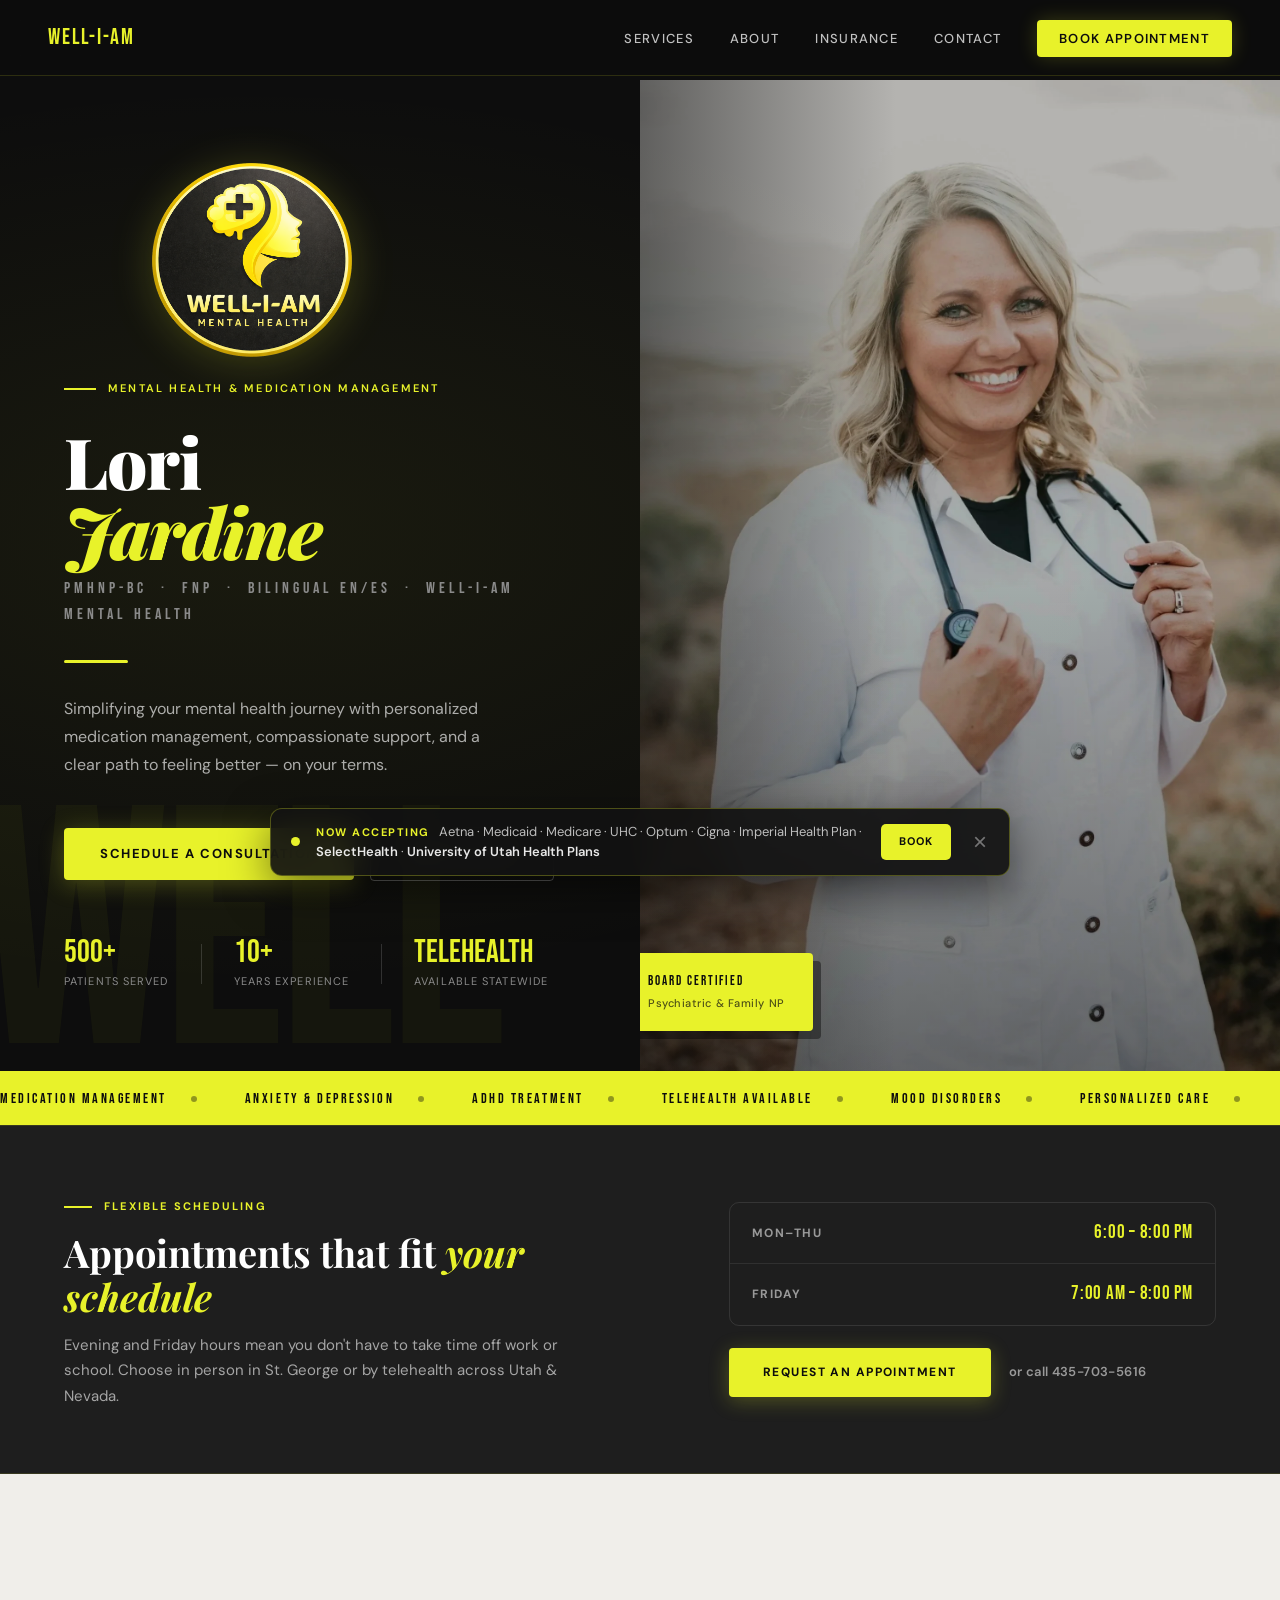
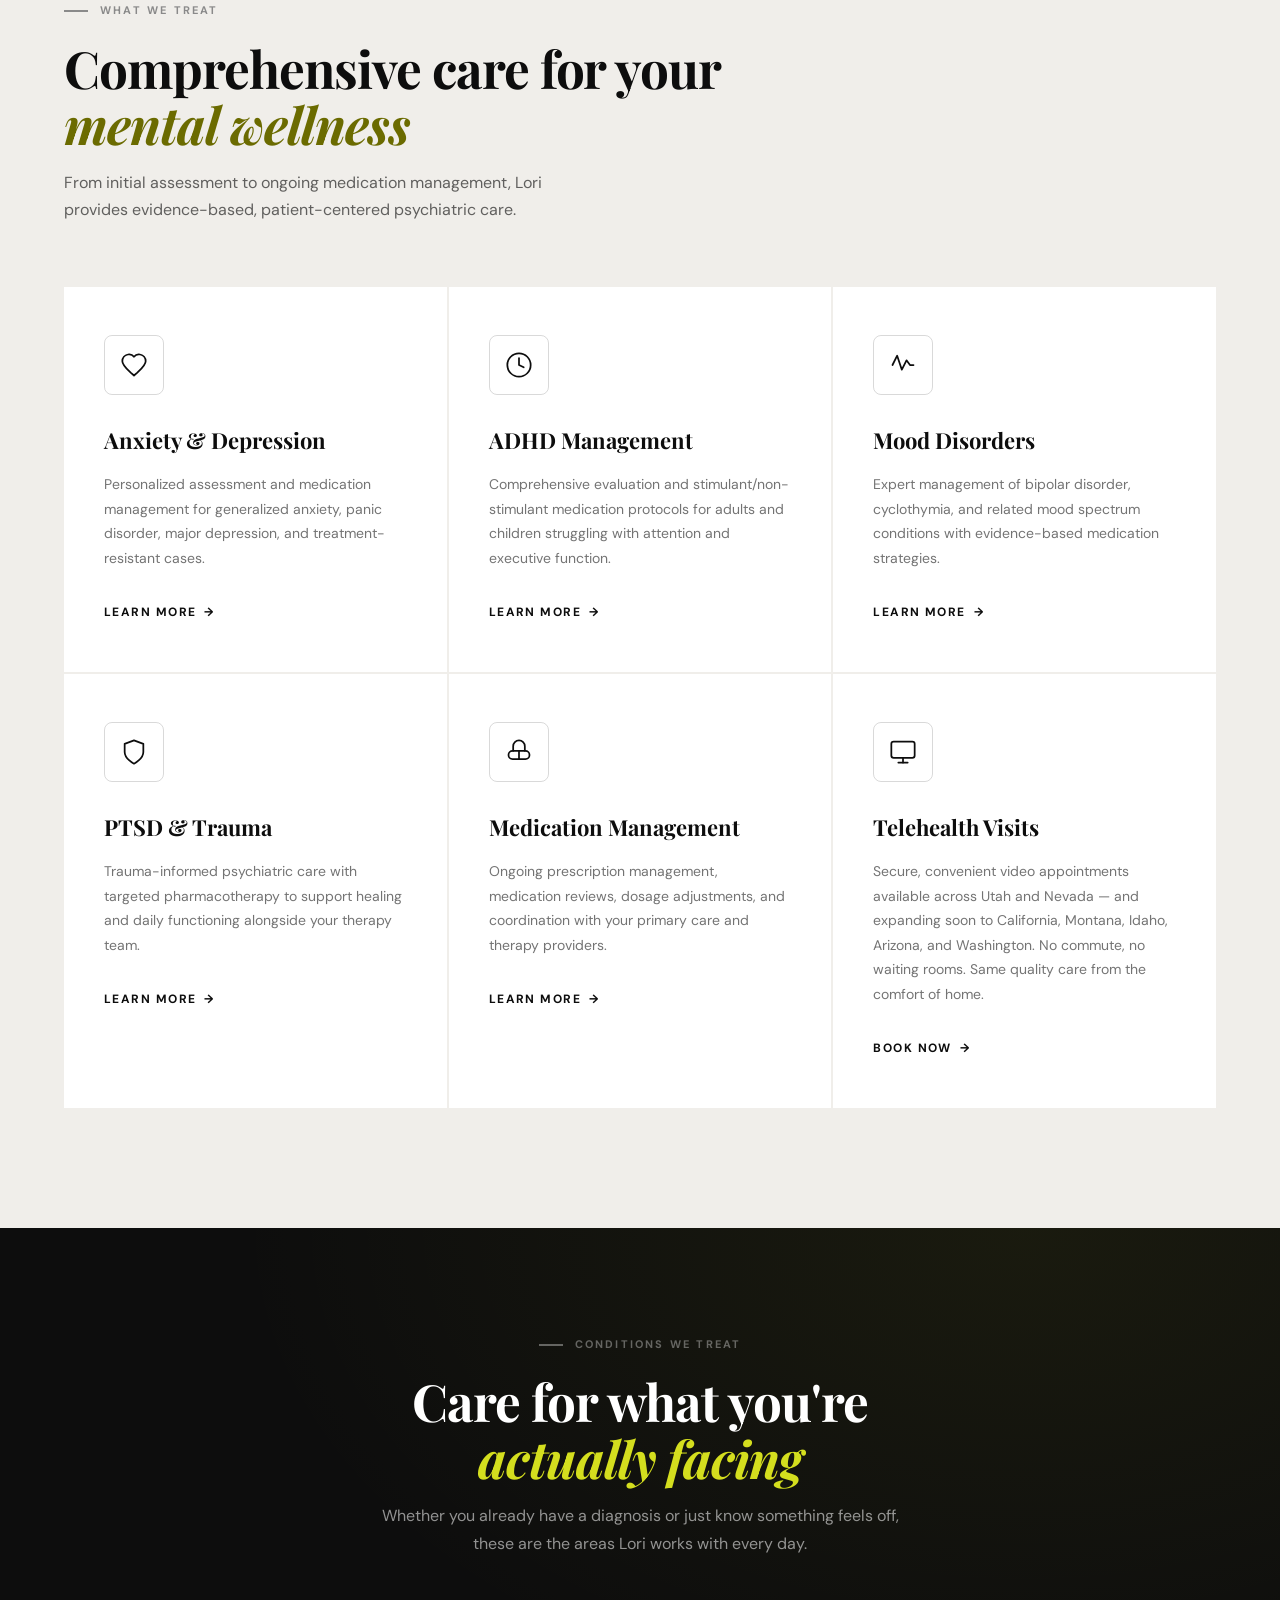
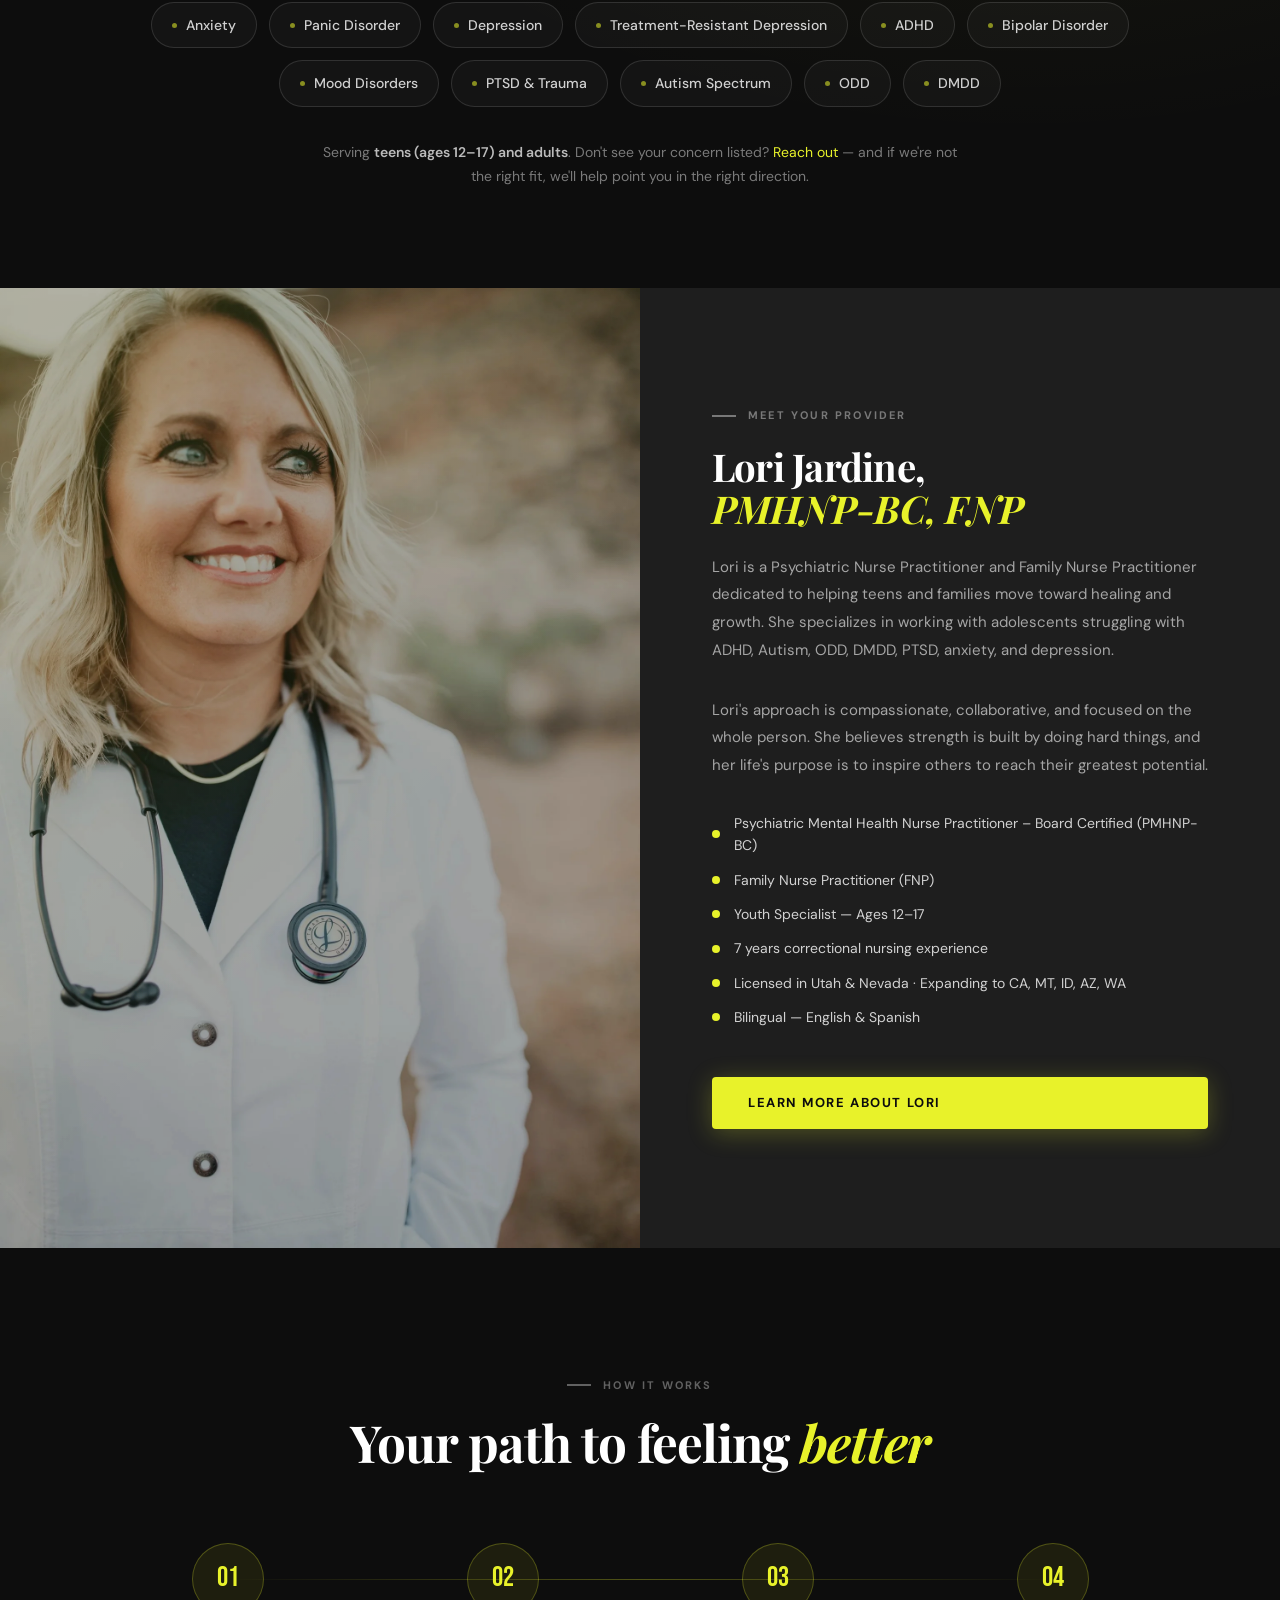
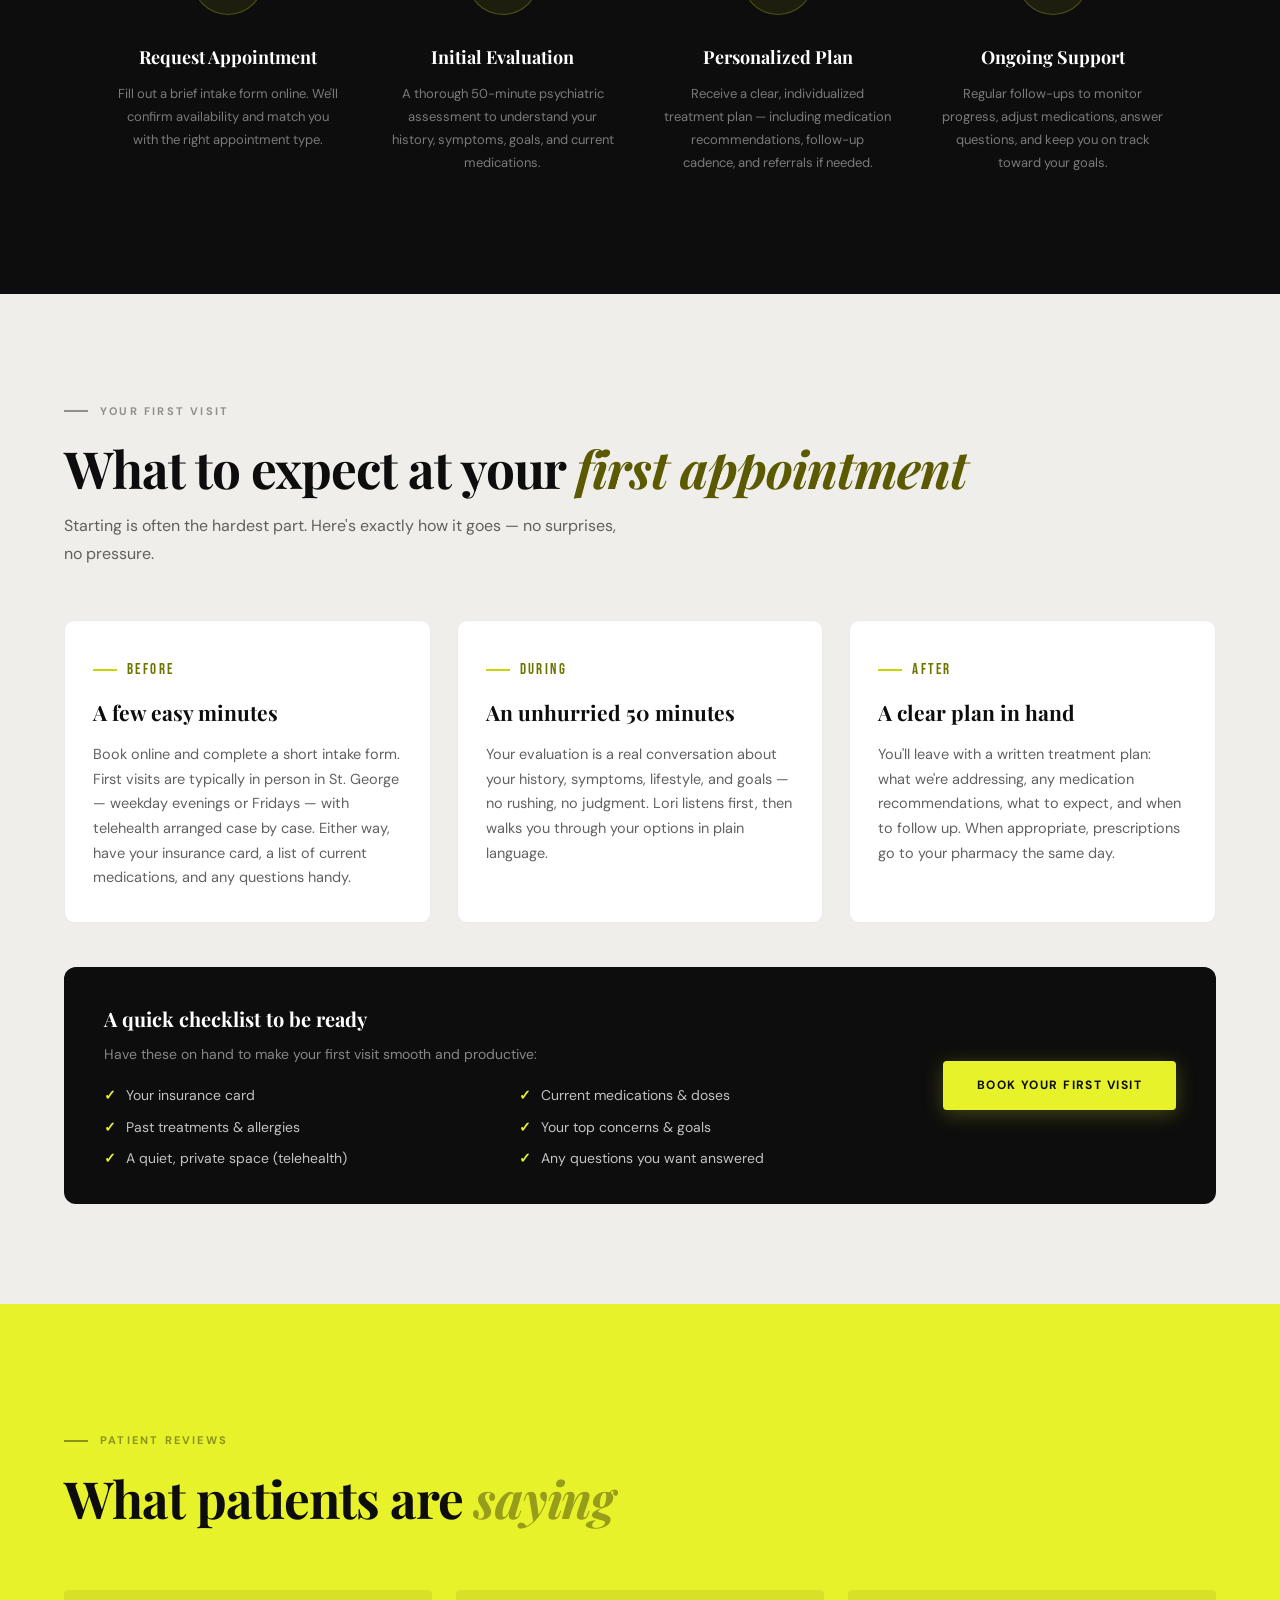
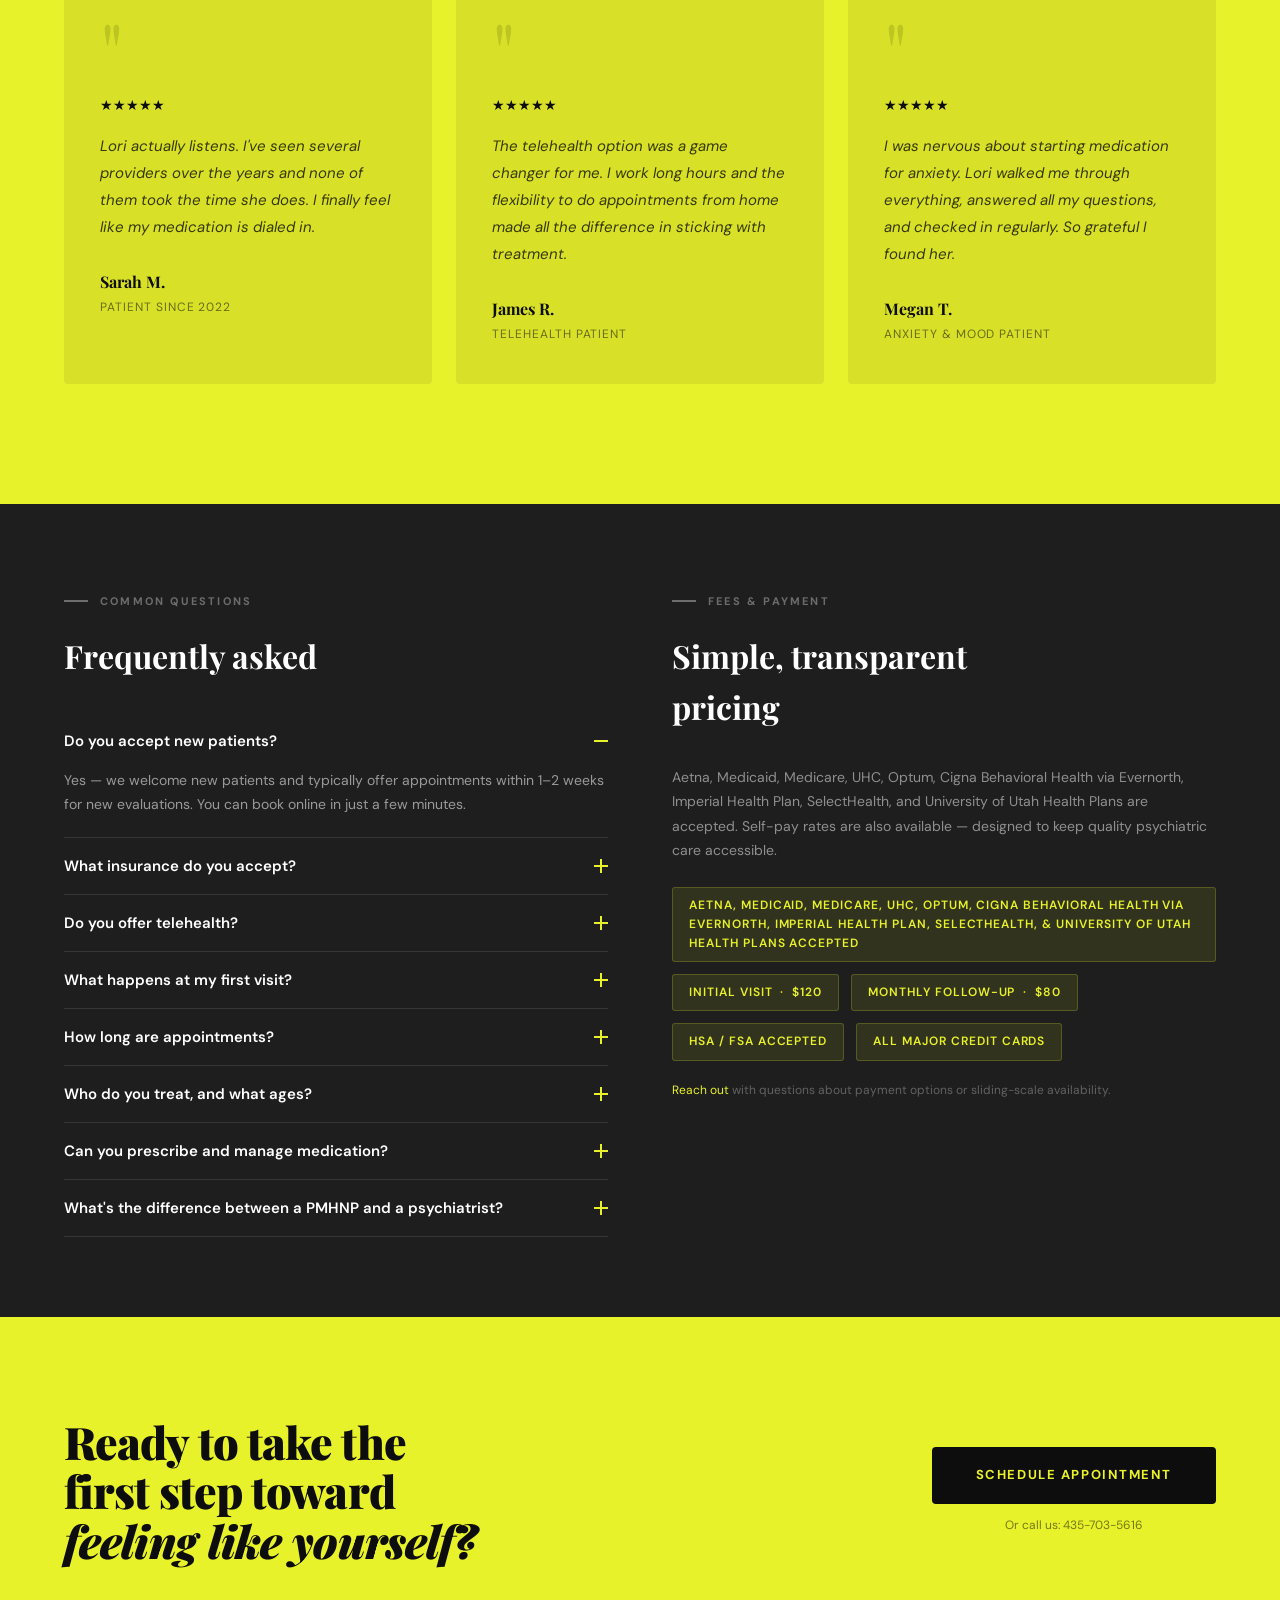
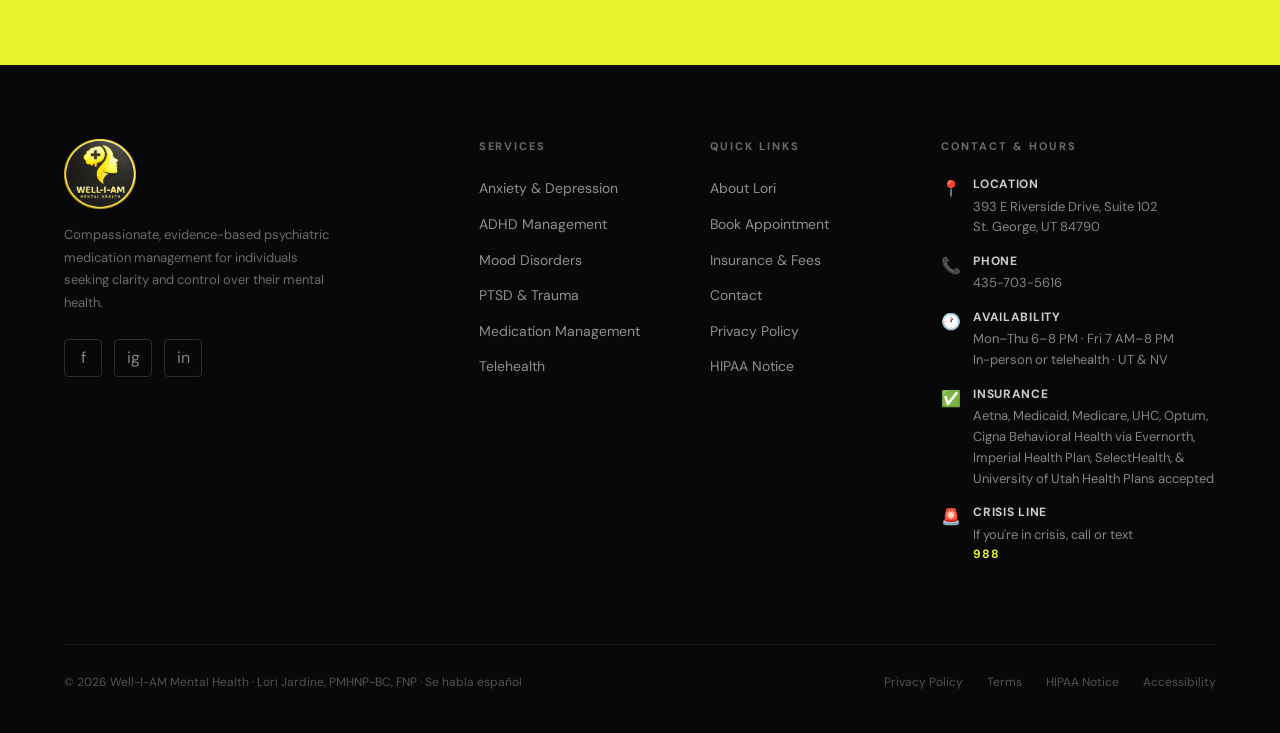
==== index.html @ a22d31e9 "Add expanded evening & Friday hours; push online scheduler Lori is opening weeknight evening visits " ====
<!DOCTYPE html>
<html lang="en">
<head>
<meta charset="UTF-8">
<meta name="viewport" content="width=device-width, initial-scale=1.0">
<link rel="icon" type="image/svg+xml" href="/favicon.svg">
<link rel="shortcut icon" href="/favicon.svg">
<title>Psychiatric Medication Management | Lori Jardine, PMHNP-BC | St. George, Utah</title>
<meta name="description" content="Well-I-AM Mental Health — Lori Jardine, PMHNP-BC provides psychiatric medication management for teens (ages 12–17) and adults in St. George, Utah. Evening and Friday appointments — Mon–Thu 6–8 PM and Fridays 7 AM–8 PM — in person at 393 E Riverside Drive, Suite 102, St. George, or by telehealth in Utah and Nevada. Aetna, Medicaid, Medicare, UHC, Optum, Cigna Behavioral Health via Evernorth, Imperial Health Plan, SelectHealth, and University of Utah Health Plans accepted. Bilingual English &amp; Spanish.">
<meta name="keywords" content="psychiatric nurse practitioner St George Utah, PMHNP St George UT, mental health medication management Utah, teen psychiatry Utah, adolescent mental health St George, ADHD treatment Utah, depression medication Utah, anxiety treatment Utah, telehealth psychiatry Utah, Lori Jardine PMHNP, se habla español psiquiatra Utah, salud mental español Utah, psiquiatría telehealth Utah español">
<meta name="robots" content="index, follow">
<meta name="author" content="Lori Jardine, PMHNP-BC, FNP">
<meta name="geo.region" content="US-UT">
<meta name="geo.placename" content="St. George, Utah">
<link rel="canonical" href="https://well-i-am.net/">
<meta property="og:type" content="website">
<meta property="og:url" content="https://well-i-am.net/">
<meta property="og:title" content="Psychiatric Medication Management | Lori Jardine, PMHNP-BC | St. George, Utah">
<meta property="og:description" content="Compassionate psychiatric medication management for teens and adults in St. George, Utah. Evening & Friday appointments, in person in St. George or telehealth in Utah and Nevada. Aetna, Medicaid, Medicare, UHC, Optum, Cigna Behavioral Health via Evernorth, Imperial Health Plan, SelectHealth, and University of Utah Health Plans accepted. Bilingual English &amp; Spanish.">
<meta property="og:image" content="https://well-i-am.net/images/logo.png">
<meta property="og:site_name" content="Well-I-AM Mental Health">
<meta property="og:locale" content="en_US">
<meta name="twitter:card" content="summary">
<meta name="twitter:title" content="Psychiatric Medication Management | Lori Jardine, PMHNP-BC | St. George, UT">
<meta name="twitter:description" content="Compassionate psychiatric medication management for teens and adults in St. George, Utah. Evening & Friday appointments, in person in St. George or telehealth in Utah and Nevada.">
<meta name="twitter:image" content="https://well-i-am.net/images/logo.png">
<script type="application/ld+json">
{
  "@context": "https://schema.org",
  "@type": "MedicalBusiness",
  "name": "Well-I-AM Mental Health",
  "url": "https://well-i-am.net",
  "logo": "https://well-i-am.net/images/logo.png",
  "image": "https://well-i-am.net/images/logo.png",
  "description": "Psychiatric medication management for teens (ages 12–17) and adults in St. George, Utah. Evening and Friday appointments, in person in St. George or by telehealth in Utah and Nevada.",
  "telephone": "+14357035616",
  "email": "lori.jardine@well-i-am.net",
  "address": {
    "@type": "PostalAddress",
    "streetAddress": "393 E Riverside Drive Suite 102",
    "addressLocality": "St. George",
    "addressRegion": "UT",
    "postalCode": "84790",
    "addressCountry": "US"
  },
  "geo": {
    "@type": "GeoCoordinates",
    "latitude": "37.0965",
    "longitude": "-113.5684"
  },
  "openingHoursSpecification": [
    {
      "@type": "OpeningHoursSpecification",
      "dayOfWeek": ["Monday", "Tuesday", "Wednesday", "Thursday"],
      "opens": "18:00",
      "closes": "20:00",
      "description": "Evening appointments in person (St. George) or via telehealth in Utah and Nevada"
    },
    {
      "@type": "OpeningHoursSpecification",
      "dayOfWeek": ["Friday"],
      "opens": "07:00",
      "closes": "20:00",
      "description": "In person (St. George) or via telehealth in Utah and Nevada"
    }
  ],
  "priceRange": "$80\u2013$120",
  "medicalSpecialty": "Psychiatry",
  "availableService": [
    "Psychiatric Medication Management",
    "ADHD Evaluation and Treatment",
    "Depression Treatment",
    "Anxiety Treatment",
    "PTSD Treatment",
    "Bipolar Disorder Treatment",
    "Adolescent Psychiatry Ages 12-17",
    "Telehealth Psychiatry"
  ],
  "employee": {
    "@type": "Physician",
    "name": "Lori Jardine",
    "jobTitle": "Psychiatric Mental Health Nurse Practitioner",
    "hasCredential": ["PMHNP-BC","FNP"],
    "knowsLanguage": ["English", "Spanish"]
  },
  "paymentAccepted": "Aetna, Medicaid, Medicare, UHC, Optum, Cigna Behavioral Health via Evernorth, Imperial Health Plan, SelectHealth, University of Utah Health Plans, Credit Card, HSA, FSA",
  "currenciesAccepted": "USD",
  "sameAs": [
    "https://share.google/ROMr4bQFuD8dqO9qZ"
  ]
}
</script>
<script type="application/ld+json">
{
  "@context": "https://schema.org",
  "@type": "FAQPage",
  "mainEntity": [
    {
      "@type": "Question",
      "name": "Do you accept new patients?",
      "acceptedAnswer": {
        "@type": "Answer",
        "text": "Yes — we welcome new patients and typically offer appointments within 1–2 weeks for new evaluations. You can book online in just a few minutes."
      }
    },
    {
      "@type": "Question",
      "name": "What insurance do you accept?",
      "acceptedAnswer": {
        "@type": "Answer",
        "text": "We accept Aetna, Medicaid, Medicare, UHC, Optum, Cigna Behavioral Health via Evernorth, Imperial Health Plan, SelectHealth, and University of Utah Health Plans. Self-pay rates are also available ($120 initial, $80 follow-up), and we take HSA/FSA and all major credit cards. Don't see your plan? Reach out and we'll help verify your benefits before your visit."
      }
    },
    {
      "@type": "Question",
      "name": "Do you offer telehealth?",
      "acceptedAnswer": {
        "@type": "Answer",
        "text": "Yes. Telehealth appointments are available across Utah and Nevada through secure, HIPAA-compliant video, with licensure expanding to California, Montana, Idaho, Arizona, and Washington. In-person visits are available weekday evenings and on Fridays at our St. George office."
      }
    },
    {
      "@type": "Question",
      "name": "What happens at my first visit?",
      "acceptedAnswer": {
        "@type": "Answer",
        "text": "Your first visit is an unhurried 50-minute evaluation covering your history, symptoms, current medications, and goals. You'll leave with a clear, written treatment plan — including any medication recommendations and a follow-up schedule."
      }
    },
    {
      "@type": "Question",
      "name": "How long are appointments?",
      "acceptedAnswer": {
        "@type": "Answer",
        "text": "Initial evaluations are 50 minutes. Follow-up medication management visits are typically 20–30 minutes."
      }
    },
    {
      "@type": "Question",
      "name": "Who do you treat, and what ages?",
      "acceptedAnswer": {
        "@type": "Answer",
        "text": "Lori works with teens ages 12–17 and adults, treating anxiety, depression, ADHD, bipolar and mood disorders, PTSD and trauma, and adolescent conditions such as autism, ODD, and DMDD."
      }
    },
    {
      "@type": "Question",
      "name": "Can you prescribe and manage medication?",
      "acceptedAnswer": {
        "@type": "Answer",
        "text": "Yes. As a board-certified Psychiatric Mental Health Nurse Practitioner (PMHNP-BC), Lori diagnoses conditions, prescribes medication, and provides ongoing medication management — adjusting your plan as you progress."
      }
    },
    {
      "@type": "Question",
      "name": "What's the difference between a PMHNP and a psychiatrist?",
      "acceptedAnswer": {
        "@type": "Answer",
        "text": "A Psychiatric Nurse Practitioner holds an advanced practice nursing degree with specialized psychiatric training, and can prescribe medications, diagnose conditions, and manage treatment — covering the same essential functions as a psychiatrist for most patients. The key distinction: psychiatrists hold a medical doctorate (MD or DO) and are uniquely qualified to perform official diagnostic evaluations required for disability determinations, specialized programs, and certain legal or institutional assessments. If you need that level of documentation, we'll let you know upfront and refer you to the right resource."
      }
    }
  ]
}
</script>
<link rel="preconnect" href="https://fonts.googleapis.com">
<link rel="preconnect" href="https://fonts.gstatic.com" crossorigin>
<link href="https://fonts.googleapis.com/css2?family=Playfair+Display:ital,wght@0,400;0,700;0,900;1,400;1,700&family=DM+Sans:wght@300;400;500;600&family=Bebas+Neue&display=swap" rel="stylesheet">
<link rel="stylesheet" href="css/style.css?v=2">
<style>
  *, *::before, *::after { box-sizing: border-box; margin: 0; padding: 0; }

  :root {
    --yellow: #E8F22A;
    --yellow-muted: #d4de1e;
    --yellow-pale: #f7fac2;
    --black: #0d0d0d;
    --charcoal: #1e1e1e;
    --warm-gray: #f0eeea;
    --mid-gray: #8a8a8a;
    --white: #ffffff;
    --accent: #2a2a2a;
    --serif: 'Playfair Display', Georgia, serif;
    --sans: 'DM Sans', sans-serif;
    --display: 'Bebas Neue', sans-serif;
  }

  html { scroll-behavior: smooth; }

  body {
    font-family: var(--sans);
    background: var(--black);
    color: var(--white);
    overflow-x: hidden;
  }

  /* ── NAV ── */
  nav {
    position: fixed;
    top: 0; left: 0; right: 0;
    z-index: 100;
    display: flex;
    align-items: center;
    justify-content: space-between;
    padding: 20px 48px;
    background: rgba(13,13,13,0.85);
    backdrop-filter: blur(12px);
    -webkit-backdrop-filter: blur(12px);
    border-bottom: 1px solid rgba(232,242,42,0.15);
  }

  .nav-logo {
    font-family: var(--display);
    font-size: 22px;
    letter-spacing: 0.08em;
    color: var(--yellow);
    text-decoration: none;
  }

  .nav-links {
    display: flex;
    align-items: center;
    gap: 36px;
    list-style: none;
  }

  .nav-links a {
    font-family: var(--sans);
    font-size: 13px;
    font-weight: 500;
    letter-spacing: 0.1em;
    text-transform: uppercase;
    color: rgba(255,255,255,0.75);
    text-decoration: none;
    transition: color 0.2s;
  }

  .nav-links a:hover { color: var(--yellow); }

  .nav-cta {
    background: var(--yellow) !important;
    color: var(--black) !important;
    padding: 10px 22px;
    border-radius: 4px;
    font-weight: 600 !important;
    transition: background 0.2s, transform 0.15s !important;
  }

  .nav-cta:hover {
    background: #fff !important;
    transform: translateY(-1px);
  }

  /* ── HERO ── */
  .hero {
    min-height: 100vh;
    display: grid;
    grid-template-columns: 1fr 1fr;
    padding-top: 80px;
    position: relative;
    overflow: hidden;
  }

  .hero::before {
    content: '';
    position: absolute;
    inset: 0;
    background: radial-gradient(ellipse at 20% 50%, rgba(232,242,42,0.06) 0%, transparent 60%);
    pointer-events: none;
  }

  /* Abstract brain line art background */
  .hero-bg-text {
    position: absolute;
    bottom: -40px;
    left: -20px;
    font-family: var(--display);
    font-size: 340px;
    line-height: 1;
    color: rgba(232,242,42,0.04);
    letter-spacing: -0.02em;
    pointer-events: none;
    user-select: none;
    z-index: 0;
  }

  .hero-content {
    display: flex;
    flex-direction: column;
    justify-content: center;
    padding: 80px 64px 80px 64px;
    position: relative;
    z-index: 1;
  }

  .hero-eyebrow {
    display: inline-flex;
    align-items: center;
    gap: 12px;
    font-size: 11px;
    font-weight: 600;
    letter-spacing: 0.2em;
    text-transform: uppercase;
    color: var(--yellow);
    margin-bottom: 28px;
  }

  .hero-eyebrow::before {
    content: '';
    width: 32px;
    height: 2px;
    background: var(--yellow);
    display: inline-block;
  }

  .hero-name {
    font-family: var(--serif);
    font-size: clamp(52px, 5.5vw, 82px);
    font-weight: 900;
    line-height: 1.0;
    color: var(--white);
    margin-bottom: 10px;
    letter-spacing: -0.02em;
  }

  .hero-name em {
    font-style: italic;
    color: var(--yellow);
  }

  .hero-credentials {
    font-family: var(--display);
    font-size: 16px;
    letter-spacing: 0.25em;
    color: var(--mid-gray);
    margin-bottom: 32px;
    text-transform: uppercase;
  }

  .hero-divider {
    width: 64px;
    height: 3px;
    background: var(--yellow);
    margin-bottom: 32px;
    border-radius: 2px;
  }

  .hero-desc {
    font-size: 16px;
    line-height: 1.75;
    color: rgba(255,255,255,0.65);
    max-width: 440px;
    margin-bottom: 48px;
  }

  .hero-actions {
    display: flex;
    gap: 16px;
    align-items: center;
    flex-wrap: wrap;
  }

  .btn-primary {
    background: var(--yellow);
    color: var(--black);
    font-family: var(--sans);
    font-size: 13px;
    font-weight: 700;
    letter-spacing: 0.12em;
    text-transform: uppercase;
    padding: 16px 36px;
    border-radius: 4px;
    text-decoration: none;
    border: none;
    cursor: pointer;
    transition: background 0.2s, transform 0.15s, box-shadow 0.2s;
    box-shadow: 0 4px 24px rgba(232,242,42,0.25);
  }

  .btn-primary:hover {
    background: #fff;
    transform: translateY(-2px);
    box-shadow: 0 8px 32px rgba(232,242,42,0.3);
  }

  .btn-outline {
    background: transparent;
    color: var(--white);
    font-family: var(--sans);
    font-size: 13px;
    font-weight: 600;
    letter-spacing: 0.12em;
    text-transform: uppercase;
    padding: 16px 36px;
    border-radius: 4px;
    text-decoration: none;
    border: 1px solid rgba(255,255,255,0.3);
    cursor: pointer;
    transition: border-color 0.2s, color 0.2s, transform 0.15s;
  }

  .btn-outline:hover {
    border-color: var(--yellow);
    color: var(--yellow);
    transform: translateY(-2px);
  }

  .hero-trust {
    margin-top: 56px;
    display: flex;
    gap: 32px;
    align-items: center;
  }

  .trust-item {
    display: flex;
    flex-direction: column;
  }

  .trust-num {
    font-family: var(--display);
    font-size: 32px;
    color: var(--yellow);
    line-height: 1;
  }

  .trust-label {
    font-size: 11px;
    letter-spacing: 0.1em;
    text-transform: uppercase;
    color: var(--mid-gray);
    margin-top: 4px;
  }

  .trust-sep {
    width: 1px;
    height: 40px;
    background: rgba(255,255,255,0.15);
  }

  /* Hero image panel */
  .hero-image {
    position: relative;
    overflow: hidden;
  }

  .hero-image-inner {
    position: absolute;
    inset: 0;
    background: linear-gradient(135deg, #2a2a1a 0%, #1a1a0a 100%);
  }

  .hero-image img {
    position: absolute;
    inset: 0;
    width: 100%;
    height: 100%;
    object-fit: cover;
    object-position: center top;
    opacity: 0.85;
  }

  /* Overlay gradient on photo */
  .hero-image::after {
    content: '';
    position: absolute;
    inset: 0;
    background: linear-gradient(90deg, rgba(13,13,13,0.5) 0%, transparent 40%),
                linear-gradient(0deg, rgba(13,13,13,0.4) 0%, transparent 50%);
    pointer-events: none;
  }

  .hero-image-badge {
    position: absolute;
    bottom: 40px;
    left: -20px;
    background: var(--yellow);
    color: var(--black);
    padding: 18px 28px;
    z-index: 10;
    border-radius: 4px;
    box-shadow: 8px 8px 0 rgba(0,0,0,0.4);
  }

  .badge-title {
    font-family: var(--display);
    font-size: 13px;
    letter-spacing: 0.15em;
    text-transform: uppercase;
    margin-bottom: 4px;
  }

  .badge-sub {
    font-size: 11px;
    font-weight: 500;
    letter-spacing: 0.05em;
    opacity: 0.7;
  }

  /* ── MARQUEE BAND ── */
  .marquee-band {
    background: var(--yellow);
    padding: 14px 0;
    overflow: hidden;
    white-space: nowrap;
  }

  .marquee-track {
    display: inline-flex;
    animation: marquee 25s linear infinite;
  }

  .marquee-item {
    display: inline-flex;
    align-items: center;
    gap: 24px;
    font-family: var(--display);
    font-size: 14px;
    letter-spacing: 0.18em;
    text-transform: uppercase;
    color: var(--black);
    padding-right: 48px;
  }

  .marquee-dot {
    width: 6px;
    height: 6px;
    background: var(--black);
    border-radius: 50%;
    opacity: 0.4;
  }

  @keyframes marquee {
    0% { transform: translateX(0); }
    100% { transform: translateX(-50%); }
  }

  /* ── SERVICES ── */
  .services {
    background: var(--warm-gray);
    color: var(--black);
    padding: 120px 64px;
  }

  .section-label {
    display: inline-flex;
    align-items: center;
    gap: 12px;
    font-size: 11px;
    font-weight: 700;
    letter-spacing: 0.2em;
    text-transform: uppercase;
    color: var(--mid-gray);
    margin-bottom: 20px;
  }

  .section-label::before {
    content: '';
    width: 24px;
    height: 2px;
    background: currentColor;
    display: inline-block;
  }

  .section-heading {
    font-family: var(--serif);
    font-size: clamp(38px, 4vw, 58px);
    font-weight: 700;
    line-height: 1.1;
    letter-spacing: -0.02em;
    margin-bottom: 16px;
  }

  .section-heading em {
    font-style: italic;
    color: var(--yellow-muted);
  }

  /* Services dark version */
  .services .section-heading em {
    color: #6b6b00;
  }

  .section-sub {
    font-size: 16px;
    line-height: 1.7;
    max-width: 520px;
    color: rgba(0,0,0,0.6);
    margin-bottom: 64px;
  }

  .services-grid {
    display: grid;
    grid-template-columns: repeat(3, 1fr);
    gap: 2px;
  }

  .service-card {
    background: var(--white);
    padding: 48px 40px;
    position: relative;
    overflow: hidden;
    cursor: pointer;
    transition: background 0.3s;
    group: true;
  }

  .service-card:hover { background: var(--black); }
  .service-card:hover .service-icon { color: var(--yellow); border-color: rgba(232,242,42,0.3); }
  .service-card:hover .service-title { color: var(--white); }
  .service-card:hover .service-desc { color: rgba(255,255,255,0.6); }
  .service-card:hover .service-link { color: var(--yellow); }

  .service-icon {
    width: 60px;
    height: 60px;
    display: flex;
    align-items: center;
    justify-content: center;
    border: 1.5px solid rgba(0,0,0,0.15);
    border-radius: 8px;
    margin-bottom: 28px;
    transition: all 0.3s;
  }
  .service-icon svg {
    width: 28px;
    height: 28px;
    stroke: var(--black);
    fill: none;
    stroke-width: 1.5;
    stroke-linecap: round;
    stroke-linejoin: round;
    transition: stroke 0.3s;
  }
  .service-card:hover .service-icon svg { stroke: var(--yellow); }

  .service-title {
    font-family: var(--serif);
    font-size: 22px;
    font-weight: 700;
    margin-bottom: 14px;
    transition: color 0.3s;
    color: var(--black);
  }

  .service-desc {
    font-size: 14px;
    line-height: 1.75;
    color: rgba(0,0,0,0.55);
    margin-bottom: 28px;
    transition: color 0.3s;
  }

  .service-link {
    font-size: 12px;
    font-weight: 700;
    letter-spacing: 0.12em;
    text-transform: uppercase;
    color: var(--black);
    text-decoration: none;
    display: inline-flex;
    align-items: center;
    gap: 8px;
    transition: color 0.3s;
  }

  .service-link::after {
    content: '→';
    transition: transform 0.2s;
  }

  .service-card:hover .service-link::after {
    transform: translateX(4px);
  }

  /* ── ABOUT SPLIT ── */
  .about {
    background: var(--charcoal);
    display: grid;
    grid-template-columns: 1fr 1fr;
    min-height: 600px;
  }

  .about-image {
    position: relative;
    overflow: hidden;
    background: var(--black);
  }

  .about-image img {
    width: 100%;
    height: 100%;
    object-fit: cover;
    object-position: center top;
    opacity: 0.8;
  }

  .about-image-overlay {
    position: absolute;
    inset: 0;
    background: linear-gradient(135deg, rgba(232,242,42,0.15) 0%, transparent 60%);
    mix-blend-mode: screen;
  }

  .about-content {
    padding: 80px 72px;
    display: flex;
    flex-direction: column;
    justify-content: center;
  }

  .about-content .section-label { color: rgba(255,255,255,0.4); }
  .about-content .section-heading { color: var(--white); }
  .about-content .section-heading em { color: var(--yellow); }

  .about-bio {
    font-size: 15px;
    line-height: 1.85;
    color: rgba(255,255,255,0.6);
    margin-bottom: 32px;
  }

  .credentials-list {
    display: flex;
    flex-direction: column;
    gap: 12px;
    margin-bottom: 48px;
  }

  .cred-item {
    display: flex;
    align-items: center;
    gap: 14px;
    font-size: 14px;
    color: rgba(255,255,255,0.8);
  }

  .cred-dot {
    width: 8px;
    height: 8px;
    background: var(--yellow);
    border-radius: 50%;
    flex-shrink: 0;
  }

  /* ── PROCESS ── */
  .process {
    background: var(--black);
    padding: 120px 64px;
    text-align: center;
  }

  .process .section-label { color: rgba(255,255,255,0.35); justify-content: center; }
  .process .section-label::before { background: rgba(255,255,255,0.35); }
  .process .section-heading { color: var(--white); margin-bottom: 72px; }

  .process-steps {
    display: grid;
    grid-template-columns: repeat(4, 1fr);
    gap: 0;
    position: relative;
    max-width: 1100px;
    margin: 0 auto;
  }

  .process-steps::before {
    content: '';
    position: absolute;
    top: 36px;
    left: 12.5%;
    right: 12.5%;
    height: 1px;
    background: linear-gradient(90deg, transparent, rgba(232,242,42,0.3), transparent);
  }

  .step {
    padding: 0 24px;
  }

  .step-num {
    width: 72px;
    height: 72px;
    background: rgba(232,242,42,0.08);
    border: 1px solid rgba(232,242,42,0.25);
    border-radius: 50%;
    display: flex;
    align-items: center;
    justify-content: center;
    font-family: var(--display);
    font-size: 28px;
    color: var(--yellow);
    margin: 0 auto 28px;
    transition: background 0.3s, border-color 0.3s;
  }

  .step:hover .step-num {
    background: var(--yellow);
    color: var(--black);
    border-color: var(--yellow);
  }

  .step-title {
    font-family: var(--serif);
    font-size: 18px;
    font-weight: 700;
    color: var(--white);
    margin-bottom: 12px;
  }

  .step-desc {
    font-size: 13px;
    line-height: 1.75;
    color: rgba(255,255,255,0.45);
  }

  /* ── TESTIMONIALS ── */
  .testimonials {
    background: var(--yellow);
    padding: 120px 64px;
    color: var(--black);
  }

  .testimonials .section-label { color: rgba(0,0,0,0.4); }
  .testimonials .section-label::before { background: rgba(0,0,0,0.4); }
  .testimonials .section-heading { color: var(--black); margin-bottom: 64px; }
  .testimonials .section-heading em { color: rgba(0,0,0,0.35); }

  .testimonial-grid {
    display: grid;
    grid-template-columns: repeat(3, 1fr);
    gap: 24px;
  }

  .testimonial-card {
    background: rgba(0,0,0,0.07);
    padding: 40px 36px;
    border-radius: 4px;
    position: relative;
    transition: background 0.3s, transform 0.3s;
  }

  .testimonial-card:hover {
    background: var(--black);
    color: var(--white);
    transform: translateY(-4px);
  }

  .testimonial-card:hover .testimonial-text { color: rgba(255,255,255,0.75); }
  .testimonial-card:hover .testimonial-author { color: var(--yellow); }
  .testimonial-card:hover .testimonial-role { color: rgba(255,255,255,0.45); }
  .testimonial-card:hover .quote-mark { color: rgba(232,242,42,0.2); }

  .quote-mark {
    font-family: var(--serif);
    font-size: 80px;
    line-height: 0.5;
    color: rgba(0,0,0,0.12);
    margin-bottom: 24px;
    display: block;
  }

  .testimonial-text {
    font-size: 15px;
    line-height: 1.8;
    color: rgba(0,0,0,0.75);
    margin-bottom: 28px;
    font-style: italic;
    transition: color 0.3s;
  }

  .testimonial-stars {
    display: flex;
    gap: 4px;
    margin-bottom: 16px;
    color: var(--black);
    font-size: 14px;
  }

  .testimonial-author {
    font-family: var(--serif);
    font-size: 16px;
    font-weight: 700;
    transition: color 0.3s;
  }

  .testimonial-role {
    font-size: 12px;
    letter-spacing: 0.08em;
    text-transform: uppercase;
    opacity: 0.55;
    margin-top: 4px;
    transition: color 0.3s;
  }

  /* ── FAQ / INSURANCE ── */
  .info-band {
    background: var(--charcoal);
    padding: 80px 64px;
    display: grid;
    grid-template-columns: 1fr 1fr;
    gap: 64px;
    align-items: start;
  }

  .info-band .section-label { color: rgba(255,255,255,0.35); }
  .info-band .section-label::before { background: rgba(255,255,255,0.35); }

  .info-heading {
    font-family: var(--serif);
    font-size: 32px;
    font-weight: 700;
    color: var(--white);
    margin-bottom: 32px;
  }

  .faq-item {
    border-bottom: 1px solid rgba(255,255,255,0.1);
    padding: 20px 0;
  }

  .faq-q {
    font-size: 15px;
    font-weight: 600;
    color: var(--white);
    margin-bottom: 8px;
  }

  .faq-a {
    font-size: 14px;
    line-height: 1.7;
    color: rgba(255,255,255,0.5);
  }

  .insurance-logos {
    display: flex;
    flex-wrap: wrap;
    gap: 12px;
    margin-top: 12px;
  }

  .insurance-tag {
    background: rgba(232,242,42,0.1);
    border: 1px solid rgba(232,242,42,0.2);
    color: var(--yellow);
    font-size: 12px;
    font-weight: 600;
    letter-spacing: 0.08em;
    text-transform: uppercase;
    padding: 8px 16px;
    border-radius: 3px;
  }

  /* ── CTA BANNER ── */
  .cta-banner {
    background: var(--yellow);
    padding: 100px 64px;
    display: grid;
    grid-template-columns: 1fr auto;
    gap: 48px;
    align-items: center;
  }

  .cta-tagline {
    font-family: var(--serif);
    font-size: clamp(32px, 3.5vw, 52px);
    font-weight: 900;
    line-height: 1.1;
    color: var(--black);
    letter-spacing: -0.02em;
  }

  .cta-tagline em {
    font-style: italic;
  }

  .cta-actions {
    display: flex;
    flex-direction: column;
    gap: 12px;
    align-items: center;
    flex-shrink: 0;
  }

  .btn-dark {
    background: var(--black);
    color: var(--yellow);
    font-family: var(--sans);
    font-size: 13px;
    font-weight: 700;
    letter-spacing: 0.12em;
    text-transform: uppercase;
    padding: 18px 44px;
    border-radius: 4px;
    text-decoration: none;
    border: none;
    cursor: pointer;
    white-space: nowrap;
    transition: background 0.2s, transform 0.15s;
  }

  .btn-dark:hover {
    background: #111;
    transform: translateY(-2px);
  }

  .cta-note {
    font-size: 12px;
    color: rgba(0,0,0,0.5);
    text-align: center;
  }

  /* ── FOOTER ── */
  footer {
    background: #080808;
    border-top: 1px solid rgba(255,255,255,0.06);
    padding: 72px 64px 40px;
  }

  .footer-grid {
    display: grid;
    grid-template-columns: 2fr 1fr 1fr 1.5fr;
    gap: 48px;
    margin-bottom: 64px;
  }

  .footer-brand-name {
    font-family: var(--display);
    font-size: 28px;
    letter-spacing: 0.06em;
    color: var(--yellow);
    margin-bottom: 12px;
  }

  .footer-brand-sub {
    font-size: 12px;
    letter-spacing: 0.15em;
    text-transform: uppercase;
    color: rgba(255,255,255,0.35);
    margin-bottom: 20px;
  }

  .footer-brand-desc {
    font-size: 13px;
    line-height: 1.75;
    color: rgba(255,255,255,0.4);
    max-width: 280px;
    margin-bottom: 24px;
  }

  .footer-socials {
    display: flex;
    gap: 12px;
  }

  .social-btn {
    width: 38px;
    height: 38px;
    border: 1px solid rgba(255,255,255,0.15);
    border-radius: 4px;
    display: flex;
    align-items: center;
    justify-content: center;
    font-size: 16px;
    text-decoration: none;
    color: rgba(255,255,255,0.5);
    transition: border-color 0.2s, color 0.2s, background 0.2s;
  }

  .social-btn:hover {
    border-color: var(--yellow);
    color: var(--yellow);
    background: rgba(232,242,42,0.05);
  }

  .footer-col-title {
    font-size: 11px;
    font-weight: 700;
    letter-spacing: 0.18em;
    text-transform: uppercase;
    color: rgba(255,255,255,0.4);
    margin-bottom: 20px;
  }

  .footer-links {
    list-style: none;
    display: flex;
    flex-direction: column;
    gap: 10px;
  }

  .footer-links a {
    font-size: 14px;
    color: rgba(255,255,255,0.55);
    text-decoration: none;
    transition: color 0.2s;
  }

  .footer-links a:hover { color: var(--yellow); }

  .footer-contact-item {
    display: flex;
    align-items: flex-start;
    gap: 12px;
    margin-bottom: 14px;
  }

  .contact-icon {
    font-size: 16px;
    margin-top: 1px;
    flex-shrink: 0;
  }

  .contact-text {
    font-size: 13px;
    line-height: 1.6;
    color: rgba(255,255,255,0.5);
  }

  .contact-text strong {
    display: block;
    color: rgba(255,255,255,0.8);
    font-size: 12px;
    letter-spacing: 0.06em;
    text-transform: uppercase;
    margin-bottom: 2px;
  }

  .footer-bottom {
    border-top: 1px solid rgba(255,255,255,0.07);
    padding-top: 28px;
    display: flex;
    justify-content: space-between;
    align-items: center;
    flex-wrap: wrap;
    gap: 12px;
  }

  .footer-copy {
    font-size: 12px;
    color: rgba(255,255,255,0.3);
  }

  .footer-legal {
    display: flex;
    gap: 24px;
  }

  .footer-legal a {
    font-size: 12px;
    color: rgba(255,255,255,0.3);
    text-decoration: none;
    transition: color 0.2s;
  }

  .footer-legal a:hover { color: var(--yellow); }

  /* ── ANIMATION ── */
  @keyframes fadeUp {
    from { opacity: 0; transform: translateY(30px); }
    to { opacity: 1; transform: translateY(0); }
  }

  .hero-content > * {
    animation: fadeUp 0.7s ease both;
  }

  .hero-eyebrow { animation-delay: 0.1s; }
  .hero-name { animation-delay: 0.2s; }
  .hero-credentials { animation-delay: 0.3s; }
  .hero-divider { animation-delay: 0.35s; }
  .hero-desc { animation-delay: 0.4s; }
  .hero-actions { animation-delay: 0.5s; }
  .hero-trust { animation-delay: 0.6s; }

  /* Placeholder for no image */
  .photo-placeholder {
    position: absolute;
    inset: 0;
    background: linear-gradient(150deg, #2a2a14 0%, #1a1a08 50%, #0d0d0d 100%);
    display: flex;
    align-items: center;
    justify-content: center;
    flex-direction: column;
    gap: 16px;
    color: rgba(232,242,42,0.3);
    font-family: var(--display);
    font-size: 14px;
    letter-spacing: 0.2em;
    text-align: center;
  }

  .photo-placeholder-icon {
    font-size: 72px;
    opacity: 0.15;
  }

  .photo-placeholder-text {
    font-size: 11px;
    letter-spacing: 0.2em;
    text-transform: uppercase;
    opacity: 0.5;
  }

  /* About image placeholder */
  .about-photo-placeholder {
    position: absolute;
    inset: 0;
    background: linear-gradient(135deg, #1a1a0a 0%, #0d0d0d 100%);
    display: flex;
    align-items: center;
    justify-content: center;
    font-size: 80px;
    opacity: 0.2;
  }

  /* Hero mobile portrait – hidden on desktop */
  .hero-mobile-portrait {
    display: none;
  }

  /* ── HOURS / AVAILABILITY HIGHLIGHT ── */
  .hours-highlight { background: var(--charcoal); padding: 64px; border-top: 1px solid rgba(232,242,42,0.12); border-bottom: 1px solid rgba(232,242,42,0.12); }
  .hours-inner { max-width: 1180px; margin: 0 auto; display: grid; grid-template-columns: 1.25fr 1fr; gap: 56px; align-items: center; }
  .hours-eyebrow { display: inline-flex; align-items: center; gap: 12px; font-size: 11px; font-weight: 700; letter-spacing: 0.2em; text-transform: uppercase; color: var(--yellow); margin-bottom: 16px; }
  .hours-eyebrow::before { content: ''; width: 28px; height: 2px; background: var(--yellow); }
  .hours-title { font-family: var(--serif); font-size: clamp(26px, 3vw, 38px); font-weight: 700; line-height: 1.15; color: var(--white); margin-bottom: 14px; }
  .hours-title em { font-style: italic; color: var(--yellow); }
  .hours-desc { font-size: 15px; line-height: 1.7; color: rgba(255,255,255,0.6); max-width: 520px; }
  .hours-detail { display: flex; flex-direction: column; gap: 22px; }
  .hours-rows { display: flex; flex-direction: column; border: 1px solid rgba(255,255,255,0.1); border-radius: 10px; overflow: hidden; }
  .hours-row { display: flex; justify-content: space-between; align-items: center; padding: 15px 22px; }
  .hours-row:not(:last-child) { border-bottom: 1px solid rgba(255,255,255,0.08); }
  .hours-day { font-size: 12px; font-weight: 700; letter-spacing: 0.12em; text-transform: uppercase; color: rgba(255,255,255,0.55); }
  .hours-time { font-family: var(--display); font-size: 19px; letter-spacing: 0.04em; color: var(--yellow); }
  .hours-actions { display: flex; align-items: center; gap: 18px; flex-wrap: wrap; }
  .hours-book-link { font-size: 13px; color: rgba(255,255,255,0.55); font-weight: 600; letter-spacing: 0.03em; transition: color 0.2s; }
  .hours-book-link:hover { color: var(--yellow); }
  @media (max-width: 860px) {
    .hours-highlight { padding: 48px 24px; }
    .hours-inner { grid-template-columns: 1fr; gap: 30px; }
  }

  /* ── CONDITIONS WE TREAT ── */
  .conditions { background: var(--black); padding: 100px 64px; position: relative; overflow: hidden; }
  .conditions::before {
    content: ''; position: absolute; inset: 0;
    background: radial-gradient(ellipse at 80% 0%, rgba(232,242,42,0.06) 0%, transparent 55%);
    pointer-events: none;
  }
  .conditions-inner { position: relative; z-index: 1; max-width: 1000px; margin: 0 auto; text-align: center; }
  .conditions .section-label { color: rgba(255,255,255,0.35); justify-content: center; }
  .conditions .section-label::before { background: rgba(255,255,255,0.35); }
  .conditions .section-heading { color: var(--white); }
  .conditions-sub { font-size: 16px; line-height: 1.75; color: rgba(255,255,255,0.55); max-width: 560px; margin: 12px auto 44px; }
  .conditions-grid { display: flex; flex-wrap: wrap; justify-content: center; gap: 12px; margin-bottom: 34px; }
  .condition-chip {
    display: inline-flex; align-items: center; gap: 9px;
    background: rgba(255,255,255,0.03); border: 1px solid rgba(255,255,255,0.12);
    color: rgba(255,255,255,0.8); font-size: 14px; font-weight: 500;
    padding: 11px 20px; border-radius: 40px; transition: all 0.2s;
  }
  .condition-chip::before { content: ''; width: 5px; height: 5px; border-radius: 50%; background: var(--yellow); opacity: 0.55; transition: all 0.2s; }
  .condition-chip:hover { border-color: rgba(232,242,42,0.5); background: rgba(232,242,42,0.06); color: var(--white); transform: translateY(-2px); }
  .condition-chip:hover::before { opacity: 1; }
  .conditions-note { font-size: 14px; color: rgba(255,255,255,0.45); line-height: 1.7; max-width: 640px; margin: 0 auto; }
  .conditions-note a { color: var(--yellow); }
  .conditions-note strong { color: rgba(255,255,255,0.72); font-weight: 600; }

  /* ── YOUR FIRST VISIT ── */
  .firstvisit { background: var(--warm-gray); color: var(--black); padding: 100px 64px; }
  .firstvisit-inner { max-width: 1180px; margin: 0 auto; }
  .firstvisit .section-heading { color: var(--black); }
  .firstvisit-sub { font-size: 16px; line-height: 1.75; color: rgba(0,0,0,0.6); max-width: 560px; margin-bottom: 52px; }
  .fv-grid { display: grid; grid-template-columns: repeat(3, 1fr); gap: 26px; margin-bottom: 44px; }
  .fv-card { background: var(--white); border: 1px solid rgba(0,0,0,0.08); border-radius: 10px; padding: 32px 28px; }
  .fv-num {
    font-family: var(--display); font-size: 15px; letter-spacing: 0.16em; text-transform: uppercase;
    color: #6f7300; display: inline-flex; align-items: center; gap: 10px; margin-bottom: 14px;
  }
  .fv-num::before { content: ''; width: 24px; height: 2px; background: #c9d400; }
  .fv-title { font-family: var(--serif); font-size: 21px; font-weight: 700; color: var(--black); margin-bottom: 12px; }
  .fv-desc { font-size: 14.5px; line-height: 1.7; color: rgba(0,0,0,0.62); }
  .fv-checklist-wrap {
    background: var(--black); border-radius: 12px; padding: 36px 40px;
    display: grid; grid-template-columns: 1fr auto; gap: 36px; align-items: center;
  }
  .fv-checklist-title { font-family: var(--serif); font-size: 20px; color: var(--white); margin-bottom: 8px; }
  .fv-checklist-lead { font-size: 14px; color: rgba(255,255,255,0.5); margin-bottom: 20px; }
  .fv-checklist { list-style: none; display: grid; grid-template-columns: 1fr 1fr; gap: 11px 28px; }
  .fv-checklist li { font-size: 14px; color: rgba(255,255,255,0.75); display: flex; align-items: flex-start; gap: 10px; line-height: 1.45; }
  .fv-checklist li::before { content: '✓'; color: var(--yellow); font-weight: 700; flex-shrink: 0; }
  .fv-checklist-cta { flex-shrink: 0; white-space: nowrap; }

  /* ── FAQ ACCORDION (info-band) ── */
  .info-band .faq-item { border-bottom: 1px solid rgba(255,255,255,0.1); padding: 0; }
  .info-band .faq-q {
    width: 100%; text-align: left; display: flex; justify-content: space-between; align-items: center; gap: 16px;
    background: none; border: none; cursor: pointer; font-family: var(--sans);
    font-size: 15px; font-weight: 600; color: var(--white); padding: 18px 0; margin: 0; transition: color 0.2s;
  }
  .info-band .faq-q:hover { color: var(--yellow); }
  .faq-toggle { position: relative; width: 14px; height: 14px; flex-shrink: 0; }
  .faq-toggle::before, .faq-toggle::after { content: ''; position: absolute; background: var(--yellow); transition: transform 0.25s ease; }
  .faq-toggle::before { top: 6px; left: 0; width: 14px; height: 2px; }
  .faq-toggle::after { top: 0; left: 6px; width: 2px; height: 14px; }
  .faq-item.is-open .faq-toggle::after { transform: scaleY(0); }
  .info-band .faq-a {
    font-size: 14px; line-height: 1.7; color: rgba(255,255,255,0.55);
    max-height: 0; overflow: hidden; padding: 0; transition: max-height 0.35s ease, padding 0.35s ease;
  }
  .faq-item.is-open .faq-a { max-height: 800px; padding: 0 0 20px; }

  @media (max-width: 1024px) {
    .fv-grid { grid-template-columns: 1fr; }
    .fv-checklist-wrap { grid-template-columns: 1fr; }
  }
  @media (max-width: 640px) {
    .conditions { padding: 72px 24px; }
    .firstvisit { padding: 72px 24px; }
    .condition-chip { font-size: 13px; padding: 9px 16px; }
    .fv-checklist { grid-template-columns: 1fr; }
    .fv-checklist-wrap { padding: 28px 22px; }
    .fv-checklist-cta { width: 100%; justify-content: center; }
  }

  /* Responsive tweaks (basic) */
  @media (max-width: 1024px) {
    .hero { grid-template-columns: 1fr; min-height: auto; }
    .hero-image { display: none; }
    .hero-content { text-align: center; align-items: center; padding: 100px 40px 60px; }
    .hero-logo-img { display: none; }
    .hero-eyebrow-group { margin-bottom: 20px; }
    .hero-mobile-portrait {
      display: block;
      width: 120px; height: 120px;
      border-radius: 50%;
      object-fit: cover;
      object-position: center top;
      margin: 0 auto 24px;
      border: 3px solid rgba(232,242,42,0.4);
      box-shadow: 0 4px 24px rgba(232,242,42,0.15);
    }
    .hero-name { font-size: clamp(42px, 8vw, 56px); }
    .hero-credentials { font-size: 12px; letter-spacing: 0.15em; margin-bottom: 20px; }
    .hero-divider { margin: 0 auto 24px; width: 48px; }
    .hero-desc { max-width: 480px; margin: 0 auto 36px; font-size: 15px; }
    .hero-actions { justify-content: center; }
    .hero-trust { justify-content: center; margin-top: 40px; }
    .services-grid { grid-template-columns: 1fr 1fr; }
    .testimonial-grid { grid-template-columns: 1fr 1fr; }
    .process-steps { grid-template-columns: 1fr 1fr; gap: 48px; }
    .process-steps::before { display: none; }
    .footer-grid { grid-template-columns: 1fr 1fr; }
    .cta-banner { grid-template-columns: 1fr; text-align: center; }
    .cta-actions { flex-direction: row; }
    .about { grid-template-columns: 1fr; }
    .about-image { height: 400px; position: relative; }
    .info-band { grid-template-columns: 1fr; }
  }

  @media (max-width: 640px) {
    nav { padding: 16px 24px; }
    .hero-content { padding: 90px 24px 48px; }
    .hero-mobile-portrait { width: 100px; height: 100px; margin-bottom: 20px; }
    .hero-eyebrow { font-size: 10px; letter-spacing: 0.15em; }
    .hero-name { font-size: clamp(36px, 10vw, 48px); margin-bottom: 6px; }
    .hero-credentials { font-size: 11px; letter-spacing: 0.12em; margin-bottom: 16px; }
    .hero-divider { margin-bottom: 20px; width: 40px; }
    .hero-desc { font-size: 14px; margin-bottom: 28px; }
    .hero-actions { flex-direction: column; gap: 12px; width: 100%; }
    .hero-actions .btn-primary,
    .hero-actions .btn-outline { width: 100%; justify-content: center; }
    .hero-trust { flex-wrap: wrap; gap: 20px; margin-top: 32px; }
    .trust-sep { display: none; }
    .trust-item { align-items: center; }
    .services { padding: 80px 24px; }
    .services-grid { grid-template-columns: 1fr; }
    .testimonial-grid { grid-template-columns: 1fr; }
    .process-steps { grid-template-columns: 1fr; }
    .footer-grid { grid-template-columns: 1fr; }
    .cta-banner { padding: 72px 24px; }
    footer { padding: 56px 24px 32px; }
    .info-band { padding: 64px 24px; }
    /* nav-links handled by style.css drawer */
  }
</style>
</head>
<body>

<!-- NAVIGATION -->
<nav>
  <a href="/" class="nav-logo">WELL-I-AM</a>
  <ul class="nav-links">
    <li><a href="services">Services</a></li>
    <li><a href="about">About</a></li>
    <li><a href="contact#insurance">Insurance</a></li>
    <li><a href="contact">Contact</a></li>
    <li><a href="appointments" class="nav-cta">Book Appointment</a></li>
  </ul>
  <button class="nav-hamburger" id="nav-hamburger" aria-label="Toggle navigation">
    <span></span><span></span><span></span>
  </button>
</nav>

<!-- HERO -->
<section class="hero">
  <div class="hero-bg-text">WELL</div>

  <div class="hero-content">
    <div class="hero-eyebrow-group fade-up">
      <img src="/images/logo.png" alt="Well-I-AM Mental Health" class="hero-logo-img">
      <span class="hero-eyebrow">Mental Health &amp; Medication Management</span>
    </div>
    <img src="/images/lori-portrait.jpg" alt="Lori Jardine, PMHNP-BC" class="hero-mobile-portrait">
    <h1 class="hero-name">Lori<br><em>Jardine</em></h1>
    <p class="hero-credentials">PMHNP-BC &nbsp;·&nbsp; FNP &nbsp;·&nbsp; Bilingual EN/ES &nbsp;·&nbsp; Well-I-AM Mental Health</p>
    <div class="hero-divider"></div>
    <p class="hero-desc">
      Simplifying your mental health journey with personalized medication management, compassionate support, and a clear path to feeling better — on your terms.
    </p>
    <div class="hero-actions">
      <a href="appointments" class="btn-primary">Schedule a Consultation</a>
      <a href="services" class="btn-outline">Our Services</a>
    </div>
    <div class="hero-trust">
      <div class="trust-item">
        <span class="trust-num">500+</span>
        <span class="trust-label">Patients Served</span>
      </div>
      <div class="trust-sep"></div>
      <div class="trust-item">
        <span class="trust-num">10+</span>
        <span class="trust-label">Years Experience</span>
      </div>
      <div class="trust-sep"></div>
      <div class="trust-item">
        <span class="trust-num">Telehealth</span>
        <span class="trust-label">Available Statewide</span>
      </div>
    </div>
  </div>

  <div class="hero-image">
    <img src="/images/lori-hero.jpg" alt="Lori Jardine, PMHNP-BC">
    <div class="hero-image-badge">
      <div class="badge-title">Board Certified</div>
      <div class="badge-sub">Psychiatric &amp; Family NP</div>
    </div>
  </div>
</section>

<!-- MARQUEE -->
<div class="marquee-band">
  <div class="marquee-track">
    <span class="marquee-item">Medication Management <span class="marquee-dot"></span></span>
    <span class="marquee-item">Anxiety &amp; Depression <span class="marquee-dot"></span></span>
    <span class="marquee-item">ADHD Treatment <span class="marquee-dot"></span></span>
    <span class="marquee-item">Telehealth Available <span class="marquee-dot"></span></span>
    <span class="marquee-item">Mood Disorders <span class="marquee-dot"></span></span>
    <span class="marquee-item">Personalized Care <span class="marquee-dot"></span></span>
    <span class="marquee-item">PTSD Support <span class="marquee-dot"></span></span>
    <span class="marquee-item">Same-Week Appointments <span class="marquee-dot"></span></span>
    <!-- Duplicate for seamless loop -->
    <span class="marquee-item">Medication Management <span class="marquee-dot"></span></span>
    <span class="marquee-item">Anxiety &amp; Depression <span class="marquee-dot"></span></span>
    <span class="marquee-item">ADHD Treatment <span class="marquee-dot"></span></span>
    <span class="marquee-item">Telehealth Available <span class="marquee-dot"></span></span>
    <span class="marquee-item">Mood Disorders <span class="marquee-dot"></span></span>
    <span class="marquee-item">Personalized Care <span class="marquee-dot"></span></span>
    <span class="marquee-item">PTSD Support <span class="marquee-dot"></span></span>
    <span class="marquee-item">Same-Week Appointments <span class="marquee-dot"></span></span>
  </div>
</div>

<!-- HOURS / AVAILABILITY HIGHLIGHT -->
<section class="hours-highlight" id="hours">
  <div class="hours-inner">
    <div class="hours-lead">
      <span class="hours-eyebrow">Flexible Scheduling</span>
      <h2 class="hours-title">Appointments that fit <em>your schedule</em></h2>
      <p class="hours-desc">Evening and Friday hours mean you don't have to take time off work or school. Choose in person in St. George or by telehealth across Utah &amp; Nevada.</p>
    </div>
    <div class="hours-detail">
      <div class="hours-rows">
        <div class="hours-row"><span class="hours-day">Mon–Thu</span><span class="hours-time">6:00 – 8:00 PM</span></div>
        <div class="hours-row"><span class="hours-day">Friday</span><span class="hours-time">7:00 AM – 8:00 PM</span></div>
      </div>
      <div class="hours-actions">
        <a href="appointments" class="btn btn-yellow">Request an Appointment</a>
        <a href="tel:+14357035616" class="hours-book-link">or call 435-703-5616</a>
      </div>
    </div>
  </div>
</section>

<!-- SERVICES -->
<section class="services" id="services">
  <span class="section-label">What We Treat</span>
  <h2 class="section-heading">Comprehensive care for your<br><em>mental wellness</em></h2>
  <p class="section-sub">From initial assessment to ongoing medication management, Lori provides evidence-based, patient-centered psychiatric care.</p>

  <div class="services-grid">
    <div class="service-card">
      <div class="service-icon"><svg viewBox="0 0 24 24"><path d="M12 5c-1.2-1.6-3.3-2.5-5.3-2C4 3.6 2 6 2 8.7c0 3.3 3.2 6 7.4 10l2.6 2.3 2.6-2.3C18.8 14.7 22 12 22 8.7 22 6 20 3.6 17.3 3c-2-.5-4.1.4-5.3 2z"/></svg></div>
      <h3 class="service-title">Anxiety & Depression</h3>
      <p class="service-desc">Personalized assessment and medication management for generalized anxiety, panic disorder, major depression, and treatment-resistant cases.</p>
      <a href="appointments" class="service-link">Learn more</a>
    </div>
    <div class="service-card">
      <div class="service-icon"><svg viewBox="0 0 24 24"><circle cx="12" cy="12" r="10"/><path d="M12 6v6l4 2"/></svg></div>
      <h3 class="service-title">ADHD Management</h3>
      <p class="service-desc">Comprehensive evaluation and stimulant/non-stimulant medication protocols for adults and children struggling with attention and executive function.</p>
      <a href="appointments" class="service-link">Learn more</a>
    </div>
    <div class="service-card">
      <div class="service-icon"><svg viewBox="0 0 24 24"><polyline points="3 12 7 4 11 16 15 8 18 12 21 12"/></svg></div>
      <h3 class="service-title">Mood Disorders</h3>
      <p class="service-desc">Expert management of bipolar disorder, cyclothymia, and related mood spectrum conditions with evidence-based medication strategies.</p>
      <a href="appointments" class="service-link">Learn more</a>
    </div>
    <div class="service-card">
      <div class="service-icon"><svg viewBox="0 0 24 24"><path d="M12 22s8-4 8-10V5l-8-3-8 3v7c0 6 8 10 8 10z"/></svg></div>
      <h3 class="service-title">PTSD & Trauma</h3>
      <p class="service-desc">Trauma-informed psychiatric care with targeted pharmacotherapy to support healing and daily functioning alongside your therapy team.</p>
      <a href="appointments" class="service-link">Learn more</a>
    </div>
    <div class="service-card">
      <div class="service-icon"><svg viewBox="0 0 24 24"><rect x="3" y="11" width="18" height="7" rx="3.5"/><line x1="12" y1="11" x2="12" y2="18"/><path d="M7 11V7a5 5 0 0 1 10 0v4"/></svg></div>
      <h3 class="service-title">Medication Management</h3>
      <p class="service-desc">Ongoing prescription management, medication reviews, dosage adjustments, and coordination with your primary care and therapy providers.</p>
      <a href="appointments" class="service-link">Learn more</a>
    </div>
    <div class="service-card">
      <div class="service-icon"><svg viewBox="0 0 24 24"><rect x="2" y="3" width="20" height="14" rx="2"/><line x1="8" y1="21" x2="16" y2="21"/><line x1="12" y1="17" x2="12" y2="21"/></svg></div>
      <h3 class="service-title">Telehealth Visits</h3>
      <p class="service-desc">Secure, convenient video appointments available across Utah and Nevada — and expanding soon to California, Montana, Idaho, Arizona, and Washington. No commute, no waiting rooms. Same quality care from the comfort of home.</p>
      <a href="appointments" class="service-link">Book now</a>
    </div>
  </div>
</section>

<!-- CONDITIONS WE TREAT -->
<section class="conditions" id="conditions">
  <div class="conditions-inner">
    <span class="section-label">Conditions We Treat</span>
    <h2 class="section-heading">Care for what you're<br><em>actually facing</em></h2>
    <p class="conditions-sub">Whether you already have a diagnosis or just know something feels off, these are the areas Lori works with every day.</p>
    <div class="conditions-grid">
      <span class="condition-chip">Anxiety</span>
      <span class="condition-chip">Panic Disorder</span>
      <span class="condition-chip">Depression</span>
      <span class="condition-chip">Treatment-Resistant Depression</span>
      <span class="condition-chip">ADHD</span>
      <span class="condition-chip">Bipolar Disorder</span>
      <span class="condition-chip">Mood Disorders</span>
      <span class="condition-chip">PTSD &amp; Trauma</span>
      <span class="condition-chip">Autism Spectrum</span>
      <span class="condition-chip">ODD</span>
      <span class="condition-chip">DMDD</span>
    </div>
    <p class="conditions-note">Serving <strong>teens (ages 12–17) and adults</strong>. Don't see your concern listed? <a href="contact">Reach out</a> — and if we're not the right fit, we'll help point you in the right direction.</p>
  </div>
</section>

<!-- ABOUT -->
<section class="about" id="about">
  <div class="about-image">
    <img src="/images/lori-portrait.jpg" alt="Lori Jardine">
    <div class="about-image-overlay"></div>
  </div>

  <div class="about-content">
    <span class="section-label">Meet Your Provider</span>
    <h2 class="section-heading" style="font-size:clamp(32px,3vw,48px); margin-bottom:24px;">Lori Jardine,<br><em>PMHNP-BC, FNP</em></h2>
    <p class="about-bio">
      Lori is a Psychiatric Nurse Practitioner and Family Nurse Practitioner dedicated to helping teens and families move toward healing and growth. She specializes in working with adolescents struggling with ADHD, Autism, ODD, DMDD, PTSD, anxiety, and depression.
    </p>
    <p class="about-bio">
      Lori's approach is compassionate, collaborative, and focused on the whole person. She believes strength is built by doing hard things, and her life's purpose is to inspire others to reach their greatest potential.
    </p>
    <div class="credentials-list">
      <div class="cred-item"><span class="cred-dot"></span> Psychiatric Mental Health Nurse Practitioner – Board Certified (PMHNP-BC)</div>
      <div class="cred-item"><span class="cred-dot"></span> Family Nurse Practitioner (FNP)</div>
      <div class="cred-item"><span class="cred-dot"></span> Youth Specialist — Ages 12–17</div>
      <div class="cred-item"><span class="cred-dot"></span> 7 years correctional nursing experience</div>
      <div class="cred-item"><span class="cred-dot"></span> Licensed in Utah &amp; Nevada · Expanding to CA, MT, ID, AZ, WA</div>
      <div class="cred-item"><span class="cred-dot"></span> Bilingual — English &amp; Spanish</div>
    </div>
    <a href="appointments" class="btn-primary">Learn More About Lori</a>
  </div>
</section>

<!-- PROCESS -->
<section class="process">
  <span class="section-label">How It Works</span>
  <h2 class="section-heading" style="color:var(--white)">Your path to feeling <em style="color:var(--yellow)">better</em></h2>
  <div class="process-steps">
    <div class="step">
      <div class="step-num">01</div>
      <h3 class="step-title">Request Appointment</h3>
      <p class="step-desc">Fill out a brief intake form online. We'll confirm availability and match you with the right appointment type.</p>
    </div>
    <div class="step">
      <div class="step-num">02</div>
      <h3 class="step-title">Initial Evaluation</h3>
      <p class="step-desc">A thorough 50-minute psychiatric assessment to understand your history, symptoms, goals, and current medications.</p>
    </div>
    <div class="step">
      <div class="step-num">03</div>
      <h3 class="step-title">Personalized Plan</h3>
      <p class="step-desc">Receive a clear, individualized treatment plan — including medication recommendations, follow-up cadence, and referrals if needed.</p>
    </div>
    <div class="step">
      <div class="step-num">04</div>
      <h3 class="step-title">Ongoing Support</h3>
      <p class="step-desc">Regular follow-ups to monitor progress, adjust medications, answer questions, and keep you on track toward your goals.</p>
    </div>
  </div>
</section>

<!-- YOUR FIRST VISIT -->
<section class="firstvisit" id="first-visit">
  <div class="firstvisit-inner">
    <span class="section-label dark">Your First Visit</span>
    <h2 class="section-heading on-light">What to expect at your <em>first appointment</em></h2>
    <p class="firstvisit-sub">Starting is often the hardest part. Here's exactly how it goes — no surprises, no pressure.</p>
    <div class="fv-grid">
      <div class="fv-card">
        <div class="fv-num">Before</div>
        <h3 class="fv-title">A few easy minutes</h3>
        <p class="fv-desc">Book online and complete a short intake form. First visits are typically in person in St. George — weekday evenings or Fridays — with telehealth arranged case by case. Either way, have your insurance card, a list of current medications, and any questions handy.</p>
      </div>
      <div class="fv-card">
        <div class="fv-num">During</div>
        <h3 class="fv-title">An unhurried 50 minutes</h3>
        <p class="fv-desc">Your evaluation is a real conversation about your history, symptoms, lifestyle, and goals — no rushing, no judgment. Lori listens first, then walks you through your options in plain language.</p>
      </div>
      <div class="fv-card">
        <div class="fv-num">After</div>
        <h3 class="fv-title">A clear plan in hand</h3>
        <p class="fv-desc">You'll leave with a written treatment plan: what we're addressing, any medication recommendations, what to expect, and when to follow up. When appropriate, prescriptions go to your pharmacy the same day.</p>
      </div>
    </div>
    <div class="fv-checklist-wrap">
      <div>
        <h3 class="fv-checklist-title">A quick checklist to be ready</h3>
        <p class="fv-checklist-lead">Have these on hand to make your first visit smooth and productive:</p>
        <ul class="fv-checklist">
          <li>Your insurance card</li>
          <li>Current medications &amp; doses</li>
          <li>Past treatments &amp; allergies</li>
          <li>Your top concerns &amp; goals</li>
          <li>A quiet, private space (telehealth)</li>
          <li>Any questions you want answered</li>
        </ul>
      </div>
      <a href="appointments" class="btn btn-yellow fv-checklist-cta">Book Your First Visit</a>
    </div>
  </div>
</section>

<!-- TESTIMONIALS -->
<section class="testimonials">
  <span class="section-label">Patient Reviews</span>
  <h2 class="section-heading">What patients are <em>saying</em></h2>
  <div class="testimonial-grid">
    <div class="testimonial-card">
      <span class="quote-mark">"</span>
      <div class="testimonial-stars">★★★★★</div>
      <p class="testimonial-text">Lori actually listens. I've seen several providers over the years and none of them took the time she does. I finally feel like my medication is dialed in.</p>
      <div class="testimonial-author">Sarah M.</div>
      <div class="testimonial-role">Patient since 2022</div>
    </div>
    <div class="testimonial-card">
      <span class="quote-mark">"</span>
      <div class="testimonial-stars">★★★★★</div>
      <p class="testimonial-text">The telehealth option was a game changer for me. I work long hours and the flexibility to do appointments from home made all the difference in sticking with treatment.</p>
      <div class="testimonial-author">James R.</div>
      <div class="testimonial-role">Telehealth Patient</div>
    </div>
    <div class="testimonial-card">
      <span class="quote-mark">"</span>
      <div class="testimonial-stars">★★★★★</div>
      <p class="testimonial-text">I was nervous about starting medication for anxiety. Lori walked me through everything, answered all my questions, and checked in regularly. So grateful I found her.</p>
      <div class="testimonial-author">Megan T.</div>
      <div class="testimonial-role">Anxiety & Mood Patient</div>
    </div>
  </div>
</section>

<!-- FAQ / INSURANCE -->
<section class="info-band" id="faq">
  <div>
    <span class="section-label">Common Questions</span>
    <h2 class="info-heading">Frequently asked</h2>
    <div class="faq-list">
      <div class="faq-item is-open">
        <button class="faq-q" id="faq-q1" aria-controls="faq-a1" aria-expanded="true"><span>Do you accept new patients?</span><span class="faq-toggle" aria-hidden="true"></span></button>
        <div class="faq-a" id="faq-a1" role="region" aria-labelledby="faq-q1">Yes — we welcome new patients and typically offer appointments within 1–2 weeks for new evaluations. You can book online in just a few minutes.</div>
      </div>
      <div class="faq-item">
        <button class="faq-q" id="faq-q2" aria-controls="faq-a2" aria-expanded="false"><span>What insurance do you accept?</span><span class="faq-toggle" aria-hidden="true"></span></button>
        <div class="faq-a" id="faq-a2" role="region" aria-labelledby="faq-q2">We accept Aetna, Medicaid, Medicare, UHC, Optum, Cigna Behavioral Health via Evernorth, Imperial Health Plan, SelectHealth, and University of Utah Health Plans. Self-pay rates are also available ($120 initial, $80 follow-up), and we take HSA/FSA and all major credit cards. Don't see your plan? Reach out and we'll help verify your benefits before your visit.</div>
      </div>
      <div class="faq-item">
        <button class="faq-q" id="faq-q3" aria-controls="faq-a3" aria-expanded="false"><span>Do you offer telehealth?</span><span class="faq-toggle" aria-hidden="true"></span></button>
        <div class="faq-a" id="faq-a3" role="region" aria-labelledby="faq-q3">Yes. Telehealth appointments are available across Utah and Nevada through secure, HIPAA-compliant video, with licensure expanding to California, Montana, Idaho, Arizona, and Washington. In-person visits are available weekday evenings and on Fridays at our St. George office.</div>
      </div>
      <div class="faq-item">
        <button class="faq-q" id="faq-q4" aria-controls="faq-a4" aria-expanded="false"><span>What happens at my first visit?</span><span class="faq-toggle" aria-hidden="true"></span></button>
        <div class="faq-a" id="faq-a4" role="region" aria-labelledby="faq-q4">Your first visit is an unhurried 50-minute evaluation covering your history, symptoms, current medications, and goals. You'll leave with a clear, written treatment plan — including any medication recommendations and a follow-up schedule.</div>
      </div>
      <div class="faq-item">
        <button class="faq-q" id="faq-q5" aria-controls="faq-a5" aria-expanded="false"><span>How long are appointments?</span><span class="faq-toggle" aria-hidden="true"></span></button>
        <div class="faq-a" id="faq-a5" role="region" aria-labelledby="faq-q5">Initial evaluations are 50 minutes. Follow-up medication management visits are typically 20–30 minutes.</div>
      </div>
      <div class="faq-item">
        <button class="faq-q" id="faq-q6" aria-controls="faq-a6" aria-expanded="false"><span>Who do you treat, and what ages?</span><span class="faq-toggle" aria-hidden="true"></span></button>
        <div class="faq-a" id="faq-a6" role="region" aria-labelledby="faq-q6">Lori works with teens ages 12–17 and adults, treating anxiety, depression, ADHD, bipolar and mood disorders, PTSD and trauma, and adolescent conditions such as autism, ODD, and DMDD.</div>
      </div>
      <div class="faq-item">
        <button class="faq-q" id="faq-q7" aria-controls="faq-a7" aria-expanded="false"><span>Can you prescribe and manage medication?</span><span class="faq-toggle" aria-hidden="true"></span></button>
        <div class="faq-a" id="faq-a7" role="region" aria-labelledby="faq-q7">Yes. As a board-certified Psychiatric Mental Health Nurse Practitioner (PMHNP-BC), Lori diagnoses conditions, prescribes medication, and provides ongoing medication management — adjusting your plan as you progress.</div>
      </div>
      <div class="faq-item">
        <button class="faq-q" id="faq-q8" aria-controls="faq-a8" aria-expanded="false"><span>What's the difference between a PMHNP and a psychiatrist?</span><span class="faq-toggle" aria-hidden="true"></span></button>
        <div class="faq-a" id="faq-a8" role="region" aria-labelledby="faq-q8">A Psychiatric Nurse Practitioner holds an advanced practice nursing degree with specialized psychiatric training, and can prescribe medications, diagnose conditions, and manage treatment — covering the same essential functions as a psychiatrist for most patients. The key distinction: psychiatrists hold a medical doctorate (MD or DO) and are uniquely qualified to perform official diagnostic evaluations required for disability determinations, specialized programs, and certain legal or institutional assessments. If you need that level of documentation, we'll let you know upfront and refer you to the right resource.</div>
      </div>
    </div>
  </div>

  <div>
    <span class="section-label">Fees &amp; Payment</span>
    <h2 class="info-heading">Simple, transparent<br>pricing</h2>
    <p style="font-size:14px; color:rgba(255,255,255,0.5); line-height:1.75; margin-bottom:24px;">
      Aetna, Medicaid, Medicare, UHC, Optum, Cigna Behavioral Health via Evernorth, Imperial Health Plan, SelectHealth, and University of Utah Health Plans are accepted. Self-pay rates are also available — designed to keep quality psychiatric care accessible.
    </p>
    <div class="insurance-logos">
      <span class="insurance-tag">Aetna, Medicaid, Medicare, UHC, Optum, Cigna Behavioral Health via Evernorth, Imperial Health Plan, SelectHealth, &amp; University of Utah Health Plans Accepted</span>
      <span class="insurance-tag">Initial Visit &nbsp;&middot;&nbsp; $120</span>
      <span class="insurance-tag">Monthly Follow-Up &nbsp;&middot;&nbsp; $80</span>
      <span class="insurance-tag">HSA / FSA Accepted</span>
      <span class="insurance-tag">All Major Credit Cards</span>
    </div>
    <p style="font-size:12px; color:rgba(255,255,255,0.3); margin-top:20px; line-height:1.6;">
      <a href="contact" style="color:var(--yellow); text-decoration:none;">Reach out</a> with questions about payment options or sliding-scale availability.
    </p>
  </div>
</section>

<!-- CTA BANNER -->
<section class="cta-banner">
  <div class="cta-tagline">
    Ready to take the<br>first step toward<br><em>feeling like yourself?</em>
  </div>
  <div class="cta-actions">
    <a href="appointments" class="btn-dark">Schedule Appointment</a>
    <p class="cta-note">Or call us: 435-703-5616</p>
  </div>
</section>

<!-- FOOTER -->
<footer>
  <div class="footer-grid">
    <div>
      <img src="/images/logo.png" alt="Well-I-AM Mental Health" class="footer-logo-img" width="72" height="72">
      <p class="footer-brand-desc">
        Compassionate, evidence-based psychiatric medication management for individuals seeking clarity and control over their mental health.
      </p>
      <div class="footer-socials">
        <a href="https://www.facebook.com/people/Well-i-am/61581130363532" class="social-btn" title="Facebook" target="_blank" rel="noopener noreferrer">f</a>
        <a href="https://www.instagram.com/lori_jardine?igsh=ZG5kZDNmZnYydnljr" class="social-btn" title="Instagram" target="_blank" rel="noopener noreferrer">ig</a>
        <a href="https://www.linkedin.com/in/lori-jardine-506b2a277" class="social-btn" title="LinkedIn" target="_blank" rel="noopener noreferrer">in</a>
      </div>
    </div>

    <div>
      <div class="footer-col-title">Services</div>
      <ul class="footer-links">
        <li><a href="services#anxiety">Anxiety &amp; Depression</a></li>
        <li><a href="services#adhd">ADHD Management</a></li>
        <li><a href="services#mood">Mood Disorders</a></li>
        <li><a href="services#ptsd">PTSD &amp; Trauma</a></li>
        <li><a href="services#medication">Medication Management</a></li>
        <li><a href="services#telehealth">Telehealth</a></li>
      </ul>
    </div>

    <div>
      <div class="footer-col-title">Quick Links</div>
      <ul class="footer-links">
        <li><a href="about">About Lori</a></li>
        <li><a href="appointments">Book Appointment</a></li>
        <li><a href="contact#insurance">Insurance &amp; Fees</a></li>
        <li><a href="contact">Contact</a></li>
        <li><a href="privacy">Privacy Policy</a></li>
        <li><a href="hipaa">HIPAA Notice</a></li>
      </ul>
    </div>

    <div>
      <div class="footer-col-title">Contact & Hours</div>
      <div class="footer-contact-item">
        <span class="contact-icon">📍</span>
        <div class="contact-text">
          <strong>Location</strong>
          393 E Riverside Drive, Suite 102<br>St. George, UT 84790
        </div>
      </div>
      <div class="footer-contact-item">
        <span class="contact-icon">📞</span>
        <div class="contact-text">
          <strong>Phone</strong>
          435-703-5616
        </div>
      </div>
      <div class="footer-contact-item">
        <span class="contact-icon">🕐</span>
        <div class="contact-text">
          <strong>Availability</strong>
          Mon–Thu 6–8 PM · Fri 7 AM–8 PM<br>In-person or telehealth · UT &amp; NV
        </div>
      </div>
      <div class="footer-contact-item">
        <span class="contact-icon">✅</span>
        <div class="contact-text">
          <strong>Insurance</strong>
          Aetna, Medicaid, Medicare, UHC, Optum, Cigna Behavioral Health via Evernorth, Imperial Health Plan, SelectHealth, &amp; University of Utah Health Plans accepted
        </div>
      </div>
      <div class="footer-contact-item">
        <span class="contact-icon">🚨</span>
        <div class="contact-text">
          <strong>Crisis Line</strong>
          If you're in crisis, call or text <strong style="color:var(--yellow)">988</strong>
        </div>
      </div>
    </div>
  </div>

  <div class="footer-bottom">
    <div class="footer-copy">© 2026 Well-I-AM Mental Health · Lori Jardine, PMHNP-BC, FNP · <span lang="es">Se habla español</span></div>
    <div class="footer-legal">
      <a href="privacy">Privacy Policy</a>
      <a href="terms">Terms</a>
      <a href="hipaa">HIPAA Notice</a>
      <a href="accessibility">Accessibility</a>
    </div>
  </div>
</footer>

<script>
  const ham = document.getElementById('nav-hamburger');
  const navLinks = document.querySelector('.nav-links');
  if (ham) {
    ham.addEventListener('click', () => {
      navLinks.classList.toggle('nav-open');
      ham.classList.toggle('is-open');
    });
  }

  // FAQ accordion
  document.querySelectorAll('.info-band .faq-q').forEach(function (btn) {
    btn.addEventListener('click', function () {
      var item = btn.closest('.faq-item');
      var open = item.classList.toggle('is-open');
      btn.setAttribute('aria-expanded', open ? 'true' : 'false');
    });
  });
</script>
<!-- INSURANCE ANNOUNCEMENT BANNER -->
<div class="ins-banner" id="insBanner" role="region" aria-label="Accepted insurance notice">
  <span class="ins-banner-pulse" aria-hidden="true"></span>
  <p class="ins-banner-text"><span class="ins-banner-label">Now Accepting</span>Aetna · Medicaid · Medicare · UHC · Optum · Cigna · Imperial Health Plan · <strong>SelectHealth</strong> · <strong>University of Utah Health Plans</strong></p>
  <a href="appointments" class="ins-banner-cta">Book</a>
  <button class="ins-banner-close" id="insBannerClose" type="button" aria-label="Dismiss insurance notice">&times;</button>
</div>
<script>
(function () {
  var b = document.getElementById('insBanner');
  if (!b) return;
  var KEY = 'wia_ins_banner_v1';
  try { if (localStorage.getItem(KEY)) { b.parentNode.removeChild(b); return; } } catch (e) {}
  setTimeout(function () { b.classList.add('is-visible'); }, 900);
  var c = document.getElementById('insBannerClose');
  if (c) c.addEventListener('click', function () {
    b.classList.remove('is-visible');
    try { localStorage.setItem(KEY, '1'); } catch (e) {}
    setTimeout(function () { if (b.parentNode) b.parentNode.removeChild(b); }, 500);
  });
})();
</script>
</body>
</html>
---- css/style.css ----
/* ── Well-I-AM Mental Health · Global Styles ── */
@import url('https://fonts.googleapis.com/css2?family=Playfair+Display:ital,wght@0,400;0,700;0,900;1,400;1,700&family=DM+Sans:opsz,wght@9..40,300;9..40,400;9..40,500;9..40,600;9..40,700&family=Bebas+Neue&display=swap');

*, *::before, *::after { box-sizing: border-box; margin: 0; padding: 0; }

:root {
  --yellow: #E8F22A;
  --yellow-dim: rgba(232,242,42,0.12);
  --black: #0d0d0d;
  --charcoal: #1e1e1e;
  --dark-mid: #2a2a2a;
  --warm-gray: #f0eeea;
  --mid-gray: #8a8a8a;
  --border: rgba(255,255,255,0.1);
  --white: #ffffff;
  --serif: 'Playfair Display', Georgia, serif;
  --sans: 'DM Sans', sans-serif;
  --display: 'Bebas Neue', sans-serif;
}

html { scroll-behavior: smooth; }
body { font-family: var(--sans); background: var(--black); color: var(--white); overflow-x: hidden; line-height: 1.6; }

img { max-width: 100%; display: block; }
a { text-decoration: none; }

/* ── NAV ── */
nav {
  position: fixed; top: 0; left: 0; right: 0; z-index: 200;
  display: flex; align-items: center; justify-content: space-between;
  padding: 20px 56px;
  background: rgba(13,13,13,0.96);
  border-bottom: 1px solid rgba(232,242,42,0.12);
  transition: padding 0.3s;
}

.nav-logo { font-family: var(--display); font-size: 22px; letter-spacing: 0.08em; color: var(--yellow); text-decoration: none; }
.footer-logo-img {
  height: 72px; width: 72px;
  object-fit: contain;
  display: block;
  margin-bottom: 14px;
}
.hero-logo-img {
  width: 200px; height: 200px;
  object-fit: contain;
  display: block;
  margin: 0 auto 20px auto;
  filter: drop-shadow(0 4px 20px rgba(232,242,42,0.2));
}
.hero-eyebrow-group {
  display: flex;
  flex-direction: column;
  align-items: center;
  width: fit-content;
  margin-bottom: 28px;
}
.hero-eyebrow-group .hero-eyebrow {
  margin-bottom: 0;
}
.nav-links { display: flex; align-items: center; gap: 32px; list-style: none; }
.nav-links a { font-size: 12px; font-weight: 600; letter-spacing: 0.12em; text-transform: uppercase; color: rgba(255,255,255,0.65); transition: color 0.2s; }
.nav-links a:hover, .nav-links a.active { color: var(--white); }
.nav-links a.active { color: var(--yellow); }

.nav-cta {
  background: var(--yellow) !important; color: var(--black) !important;
  padding: 10px 22px; border-radius: 4px; font-weight: 700 !important;
  transition: background 0.2s, transform 0.15s !important;
  box-shadow: 0 0 20px rgba(232,242,42,0.2);
}
.nav-cta:hover { background: #fff !important; transform: translateY(-1px); color: var(--black) !important; }

/* ── PAGE HEADER (inner pages) ── */
.page-header {
  padding: 160px 80px 100px;
  background: var(--black);
  position: relative;
  overflow: hidden;
}
.page-header::before {
  content: '';
  position: absolute; inset: 0;
  background: radial-gradient(ellipse at 20% 60%, rgba(232,242,42,0.06) 0%, transparent 60%);
  pointer-events: none;
}
.page-header-inner { position: relative; z-index: 1; max-width: 700px; }
.page-eyebrow {
  display: inline-flex; align-items: center; gap: 12px;
  font-size: 11px; font-weight: 700; letter-spacing: 0.2em; text-transform: uppercase;
  color: var(--yellow); margin-bottom: 20px;
}
.page-eyebrow::before { content: ''; width: 28px; height: 2px; background: var(--yellow); }
.page-header h1 {
  font-family: var(--serif); font-size: clamp(44px, 5vw, 72px);
  font-weight: 900; line-height: 1.05; letter-spacing: -0.02em;
  margin-bottom: 20px;
}
.page-header h1 em { font-style: italic; color: var(--yellow); }
.page-header p { font-size: 17px; line-height: 1.8; color: rgba(255,255,255,0.6); max-width: 580px; }

/* ── SECTION UTILITIES ── */
.section-light { background: var(--warm-gray); color: var(--black); }
.section-dark { background: var(--black); }
.section-charcoal { background: var(--charcoal); }
.section-yellow { background: var(--yellow); color: var(--black); }

.container { max-width: 1200px; margin: 0 auto; padding: 0 56px; }
.section-pad { padding: 100px 0; }

.section-label {
  display: inline-flex; align-items: center; gap: 12px;
  font-size: 11px; font-weight: 700; letter-spacing: 0.2em; text-transform: uppercase;
  color: var(--mid-gray); margin-bottom: 16px;
}
.section-label::before { content: ''; width: 24px; height: 2px; background: currentColor; }
.section-label.light { color: rgba(255,255,255,0.35); }
.section-label.dark { color: rgba(0,0,0,0.4); }

.section-heading {
  font-family: var(--serif); font-size: clamp(34px, 4vw, 54px);
  font-weight: 700; line-height: 1.1; letter-spacing: -0.02em; margin-bottom: 16px;
}
.section-heading em { font-style: italic; color: var(--yellow); }
.section-heading.on-light em { color: #5c5a00; }

.section-sub { font-size: 16px; line-height: 1.75; color: rgba(255,255,255,0.55); max-width: 540px; margin-bottom: 56px; }
.section-sub.on-light { color: rgba(0,0,0,0.55); }

/* ── BUTTONS ── */
.btn {
  display: inline-flex; align-items: center; gap: 8px;
  font-family: var(--sans); font-size: 12px; font-weight: 700;
  letter-spacing: 0.12em; text-transform: uppercase;
  padding: 15px 34px; border-radius: 4px; border: none;
  cursor: pointer; transition: all 0.2s; text-decoration: none;
}
.btn-yellow { background: var(--yellow); color: var(--black); box-shadow: 0 4px 20px rgba(232,242,42,0.25); }
.btn-yellow:hover { background: #fff; transform: translateY(-2px); box-shadow: 0 8px 28px rgba(232,242,42,0.3); color: var(--black); }
.btn-dark { background: var(--black); color: var(--yellow); }
.btn-dark:hover { background: #111; transform: translateY(-2px); color: var(--yellow); }
.btn-outline { background: transparent; color: var(--white); border: 1px solid rgba(255,255,255,0.3); }
.btn-outline:hover { border-color: var(--yellow); color: var(--yellow); transform: translateY(-2px); }
.btn-outline-dark { background: transparent; color: var(--black); border: 1.5px solid rgba(0,0,0,0.3); }
.btn-outline-dark:hover { border-color: var(--black); transform: translateY(-2px); }

/* ── MARQUEE ── */
.marquee-band { background: var(--yellow); padding: 14px 0; overflow: hidden; white-space: nowrap; }
.marquee-track { display: inline-flex; animation: marquee 28s linear infinite; }
.marquee-item {
  display: inline-flex; align-items: center; gap: 20px;
  font-family: var(--display); font-size: 14px; letter-spacing: 0.18em;
  text-transform: uppercase; color: var(--black); padding-right: 44px;
}
.marquee-dot { width: 5px; height: 5px; background: var(--black); border-radius: 50%; opacity: 0.4; }
@keyframes marquee { 0% { transform: translateX(0); } 100% { transform: translateX(-50%); } }

/* ── CTA BANNER ── */
.cta-banner {
  background: var(--yellow); padding: 96px 80px;
  display: grid; grid-template-columns: 1fr auto; gap: 48px; align-items: center;
}
.cta-banner-text { font-family: var(--serif); font-size: clamp(30px, 3.5vw, 50px); font-weight: 900; line-height: 1.1; color: var(--black); letter-spacing: -0.02em; }
.cta-banner-text em { font-style: italic; }
.cta-actions { display: flex; flex-direction: column; gap: 10px; align-items: center; flex-shrink: 0; }
.cta-note { font-size: 12px; color: rgba(0,0,0,0.5); text-align: center; }

/* ── FOOTER ── */
footer { background: #080808; border-top: 1px solid rgba(255,255,255,0.06); padding: 72px 56px 36px; }
.footer-grid { display: grid; grid-template-columns: 2fr 1fr 1fr 1.5fr; gap: 48px; margin-bottom: 56px; }
.footer-brand-name { font-family: var(--display); font-size: 26px; letter-spacing: 0.06em; color: var(--yellow); margin-bottom: 6px; }
.footer-brand-sub { font-size: 11px; letter-spacing: 0.15em; text-transform: uppercase; color: rgba(255,255,255,0.3); margin-bottom: 16px; }
.footer-desc { font-size: 13px; line-height: 1.8; color: rgba(255,255,255,0.38); max-width: 260px; margin-bottom: 22px; }
.footer-socials { display: flex; gap: 10px; }
.social-btn {
  width: 36px; height: 36px; border: 1px solid rgba(255,255,255,0.12); border-radius: 4px;
  display: flex; align-items: center; justify-content: center; font-size: 13px;
  color: rgba(255,255,255,0.4); transition: all 0.2s;
}
.social-btn:hover { border-color: var(--yellow); color: var(--yellow); background: rgba(232,242,42,0.05); }
.footer-col-title { font-size: 10px; font-weight: 700; letter-spacing: 0.18em; text-transform: uppercase; color: rgba(255,255,255,0.35); margin-bottom: 18px; }
.footer-links { list-style: none; display: flex; flex-direction: column; gap: 9px; }
.footer-links a { font-size: 13px; color: rgba(255,255,255,0.5); transition: color 0.2s; }
.footer-links a:hover { color: var(--yellow); }
.footer-contact-item { display: flex; align-items: flex-start; gap: 12px; margin-bottom: 14px; }
.contact-icon { font-size: 15px; margin-top: 1px; flex-shrink: 0; }
.contact-text { font-size: 13px; line-height: 1.65; color: rgba(255,255,255,0.45); }
.contact-text strong { display: block; color: rgba(255,255,255,0.7); font-size: 10px; letter-spacing: 0.1em; text-transform: uppercase; margin-bottom: 2px; }
.crisis-line { background: rgba(232,242,42,0.06); border: 1px solid rgba(232,242,42,0.15); border-radius: 4px; padding: 12px 14px; margin-top: 16px; }
.crisis-line p { font-size: 12px; color: rgba(255,255,255,0.5); line-height: 1.6; }
.crisis-line strong { color: var(--yellow); font-size: 18px; }
.footer-bottom { border-top: 1px solid rgba(255,255,255,0.06); padding-top: 24px; display: flex; justify-content: space-between; align-items: center; flex-wrap: wrap; gap: 12px; }
.footer-copy { font-size: 11px; color: rgba(255,255,255,0.25); }
.footer-legal { display: flex; gap: 20px; }
.footer-legal a { font-size: 11px; color: rgba(255,255,255,0.25); transition: color 0.2s; }
.footer-legal a:hover { color: var(--yellow); }

/* ── INSURANCE ANNOUNCEMENT BANNER ── */
.ins-banner {
  position: fixed;
  left: 50%;
  bottom: 24px;
  transform: translateX(-50%) translateY(150%);
  z-index: 300;
  width: calc(100vw - 32px);
  max-width: 740px;
  display: flex;
  align-items: center;
  gap: 16px;
  padding: 13px 16px 13px 20px;
  background: rgba(18,18,18,0.92);
  backdrop-filter: blur(14px);
  -webkit-backdrop-filter: blur(14px);
  border: 1px solid rgba(232,242,42,0.28);
  border-radius: 12px;
  box-shadow: 0 14px 44px rgba(0,0,0,0.5);
  opacity: 0;
  transition: transform 0.6s cubic-bezier(0.22,1,0.36,1), opacity 0.6s ease;
}
.ins-banner.is-visible { transform: translateX(-50%) translateY(0); opacity: 1; }

.ins-banner-pulse {
  flex-shrink: 0;
  width: 9px; height: 9px; border-radius: 50%;
  background: var(--yellow);
  animation: insPulse 2.2s ease-out infinite;
}
@keyframes insPulse {
  0% { box-shadow: 0 0 0 0 rgba(232,242,42,0.55); }
  70% { box-shadow: 0 0 0 11px rgba(232,242,42,0); }
  100% { box-shadow: 0 0 0 0 rgba(232,242,42,0); }
}

.ins-banner-text {
  flex: 1;
  font-size: 13px;
  line-height: 1.55;
  color: rgba(255,255,255,0.72);
}
.ins-banner-label {
  font-weight: 700;
  letter-spacing: 0.14em;
  text-transform: uppercase;
  color: var(--yellow);
  font-size: 11px;
  margin-right: 9px;
}
.ins-banner-text strong { color: rgba(255,255,255,0.9); font-weight: 600; }

.ins-banner-cta {
  flex-shrink: 0;
  background: var(--yellow);
  color: var(--black);
  font-size: 11px;
  font-weight: 700;
  letter-spacing: 0.1em;
  text-transform: uppercase;
  padding: 9px 18px;
  border-radius: 5px;
  transition: background 0.2s, transform 0.15s;
}
.ins-banner-cta:hover { background: #fff; transform: translateY(-1px); color: var(--black); }

.ins-banner-close {
  flex-shrink: 0;
  background: none; border: none;
  color: rgba(255,255,255,0.4);
  font-size: 24px; line-height: 1;
  cursor: pointer;
  padding: 2px 6px;
  transition: color 0.2s;
}
.ins-banner-close:hover { color: var(--white); }

@media (max-width: 640px) {
  .ins-banner { display: block; bottom: 12px; padding: 14px 16px 16px; }
  .ins-banner-pulse { display: none; }
  .ins-banner-text { font-size: 12px; padding-right: 22px; margin-bottom: 12px; overflow-wrap: anywhere; }
  .ins-banner-cta { display: block; text-align: center; padding: 12px; }
  .ins-banner-close { position: absolute; top: 9px; right: 11px; font-size: 26px; padding: 0 4px; }
}
@media (prefers-reduced-motion: reduce) {
  .ins-banner { transform: translateX(-50%); transition: opacity 0.3s ease; }
  .ins-banner-pulse { animation: none; }
}

/* ── ANIMATIONS ── */
@keyframes fadeUp { from { opacity: 0; transform: translateY(24px); } to { opacity: 1; transform: translateY(0); } }
.fade-up { animation: fadeUp 0.7s ease both; }
.delay-1 { animation-delay: 0.1s; } .delay-2 { animation-delay: 0.2s; }
.delay-3 { animation-delay: 0.3s; } .delay-4 { animation-delay: 0.4s; }
.delay-5 { animation-delay: 0.5s; }

@media (prefers-reduced-motion: reduce) {
  .marquee-track { animation: none; }
  .fade-up { animation: none; opacity: 1; transform: none; }
}

/* ── HAMBURGER BUTTON ── */
.nav-hamburger {
  display: none;
  flex-direction: column;
  justify-content: center;
  gap: 5px;
  background: none;
  border: none;
  cursor: pointer;
  padding: 6px;
  position: relative;
  z-index: 201;
}
.nav-hamburger span {
  display: block;
  width: 24px;
  height: 2px;
  background: var(--white);
  border-radius: 2px;
  transition: all 0.25s ease;
  transform-origin: center;
}
.nav-hamburger.is-open span:nth-child(1) { transform: translateY(7px) rotate(45deg); }
.nav-hamburger.is-open span:nth-child(2) { opacity: 0; transform: scaleX(0); }
.nav-hamburger.is-open span:nth-child(3) { transform: translateY(-7px) rotate(-45deg); }

/* ── RESPONSIVE ── */
@media (max-width: 1024px) {
  nav { padding: 18px 32px; }
  .container { padding: 0 32px; }
  .footer-grid { grid-template-columns: 1fr 1fr; }
  .cta-banner { grid-template-columns: 1fr; text-align: center; padding: 72px 40px; }
  .cta-actions { flex-direction: row; justify-content: center; }
  .page-header { padding: 140px 40px 80px; }
}
@media (max-width: 768px) {
  nav { padding: 16px 20px; }
  .nav-hamburger { display: flex; }
  .nav-links {
    position: absolute;
    top: 100%;
    left: 0; right: 0;
    background: #111;
    border-top: 1px solid rgba(232,242,42,0.15);
    flex-direction: column;
    align-items: stretch;
    gap: 0;
    max-height: 0;
    overflow: hidden;
    transition: max-height 0.35s ease;
  }
  .nav-links.nav-open { max-height: 440px; }
  .nav-links li { border-bottom: 1px solid rgba(255,255,255,0.07); }
  .nav-links li:last-child { border-bottom: none; }
  .nav-links a {
    display: block;
    font-size: 13px;
    letter-spacing: 0.1em;
    color: rgba(255,255,255,0.75);
    padding: 16px 24px;
    text-transform: uppercase;
  }
  .nav-links a:hover, .nav-links a.active { color: var(--yellow); background: rgba(232,242,42,0.05); }
  .nav-links .nav-cta {
    background: var(--yellow) !important;
    color: var(--black) !important;
    text-align: center;
    font-weight: 700 !important;
    padding: 16px 24px !important;
    letter-spacing: 0.08em;
    border-radius: 0;
  }
  .nav-links .nav-cta:hover { background: #fff !important; transform: none !important; color: var(--black) !important; }
  .container { padding: 0 20px; }
  .section-pad { padding: 72px 0; }
  .footer-grid { grid-template-columns: 1fr; }
  .page-header { padding: 120px 20px 60px; }
  .cta-banner { padding: 60px 20px; }
  footer { padding: 56px 20px 28px; }
}
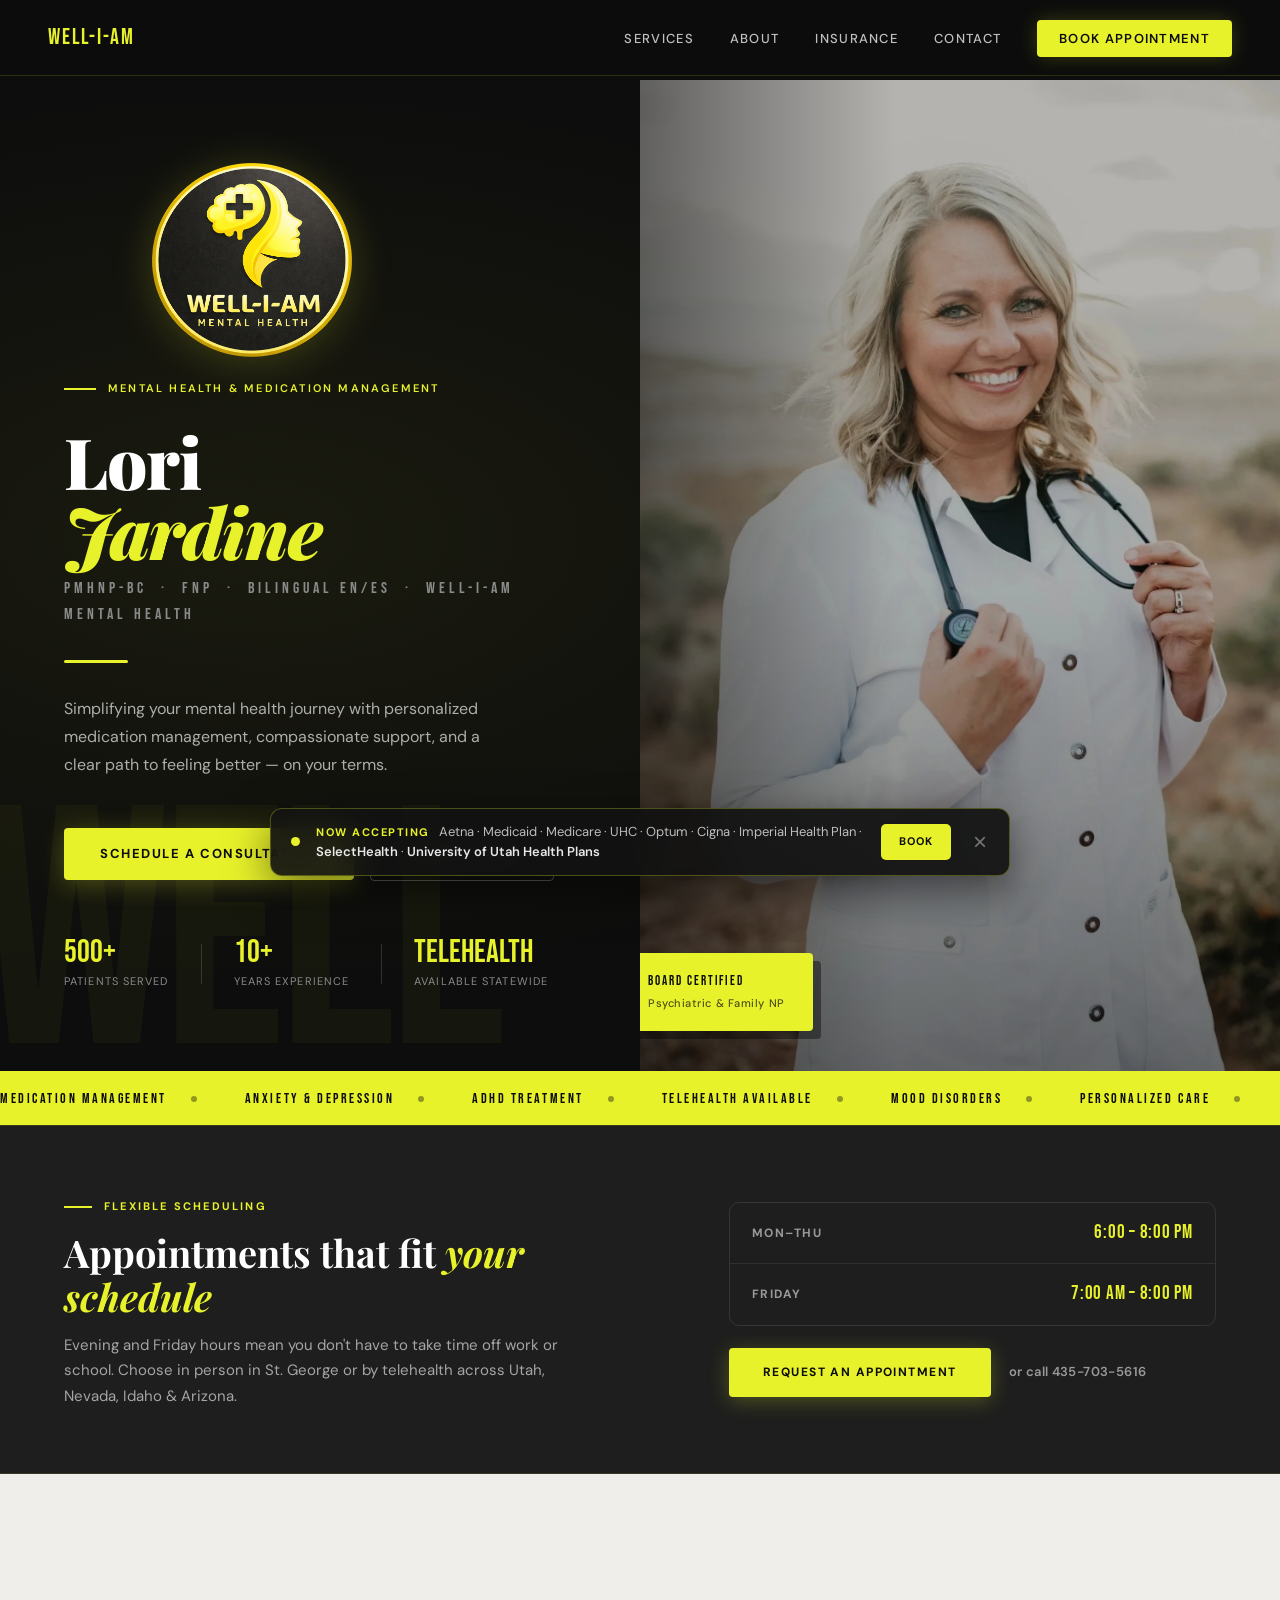
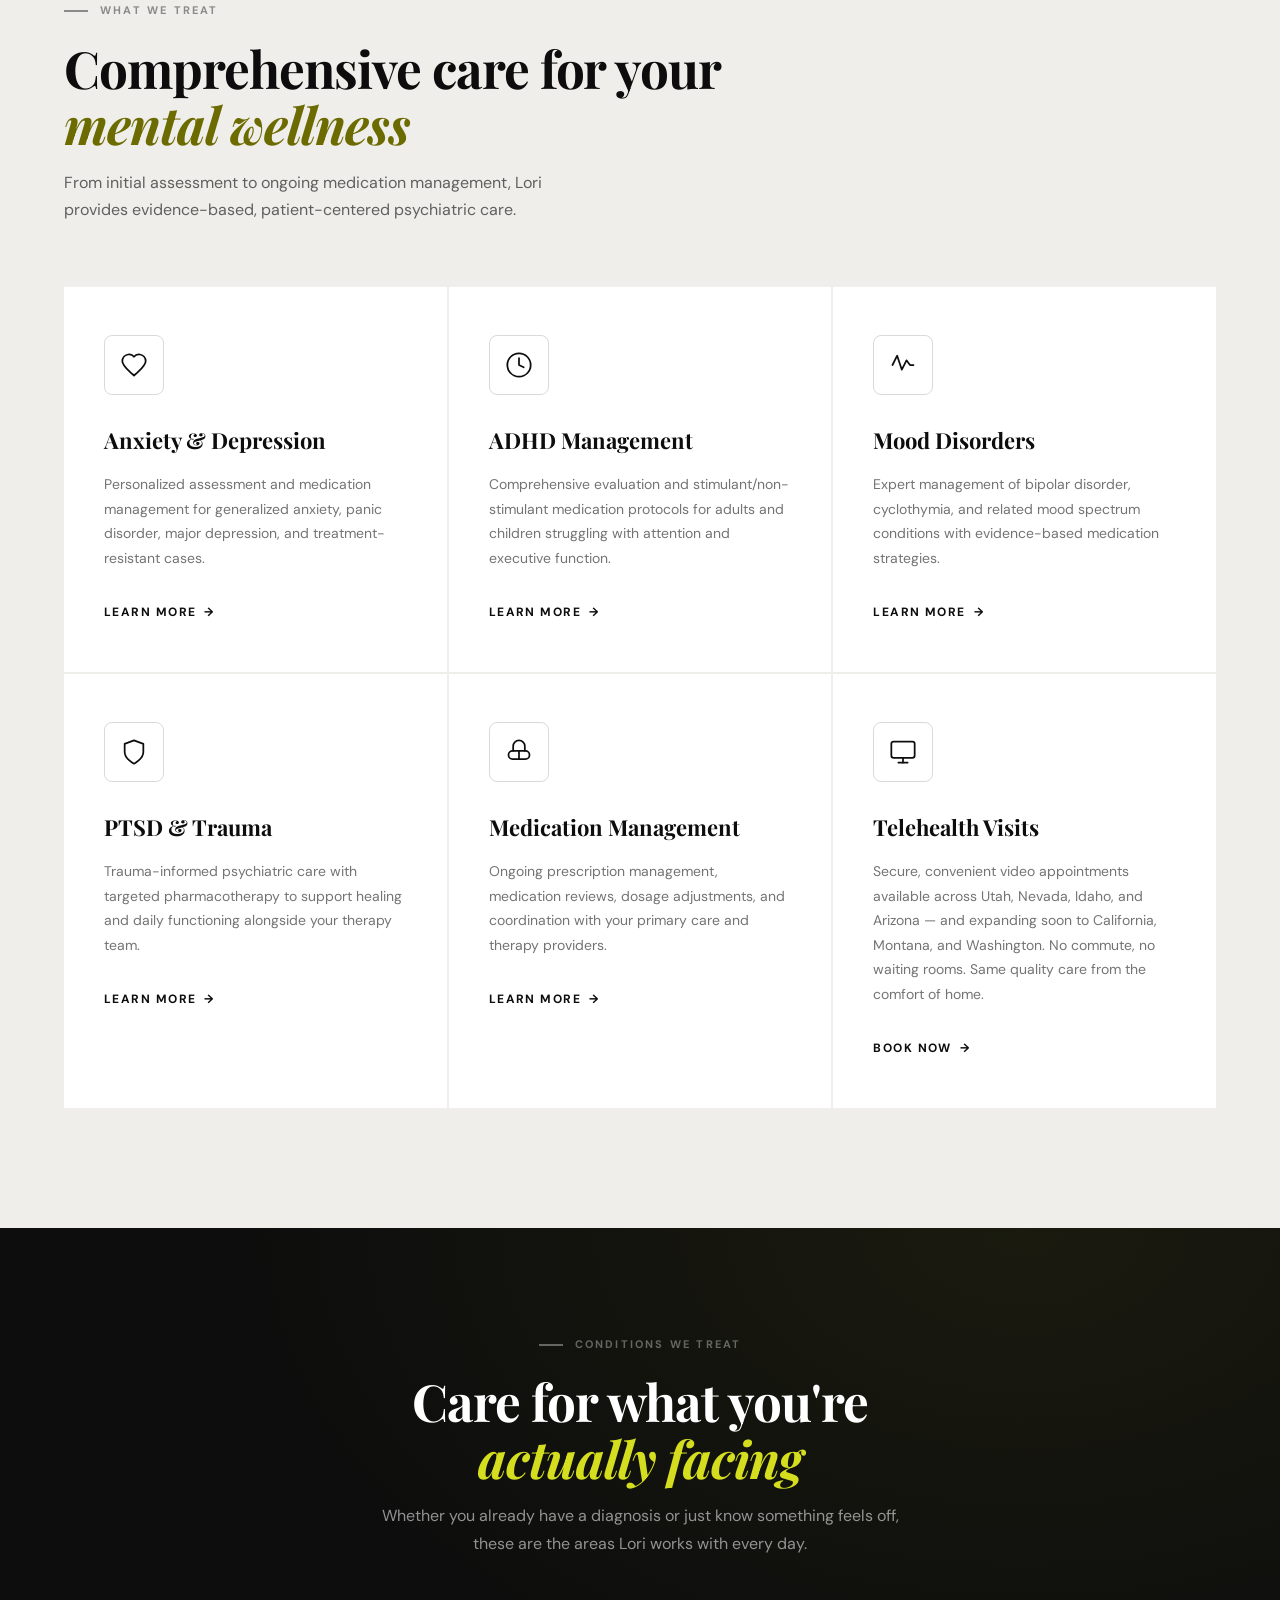
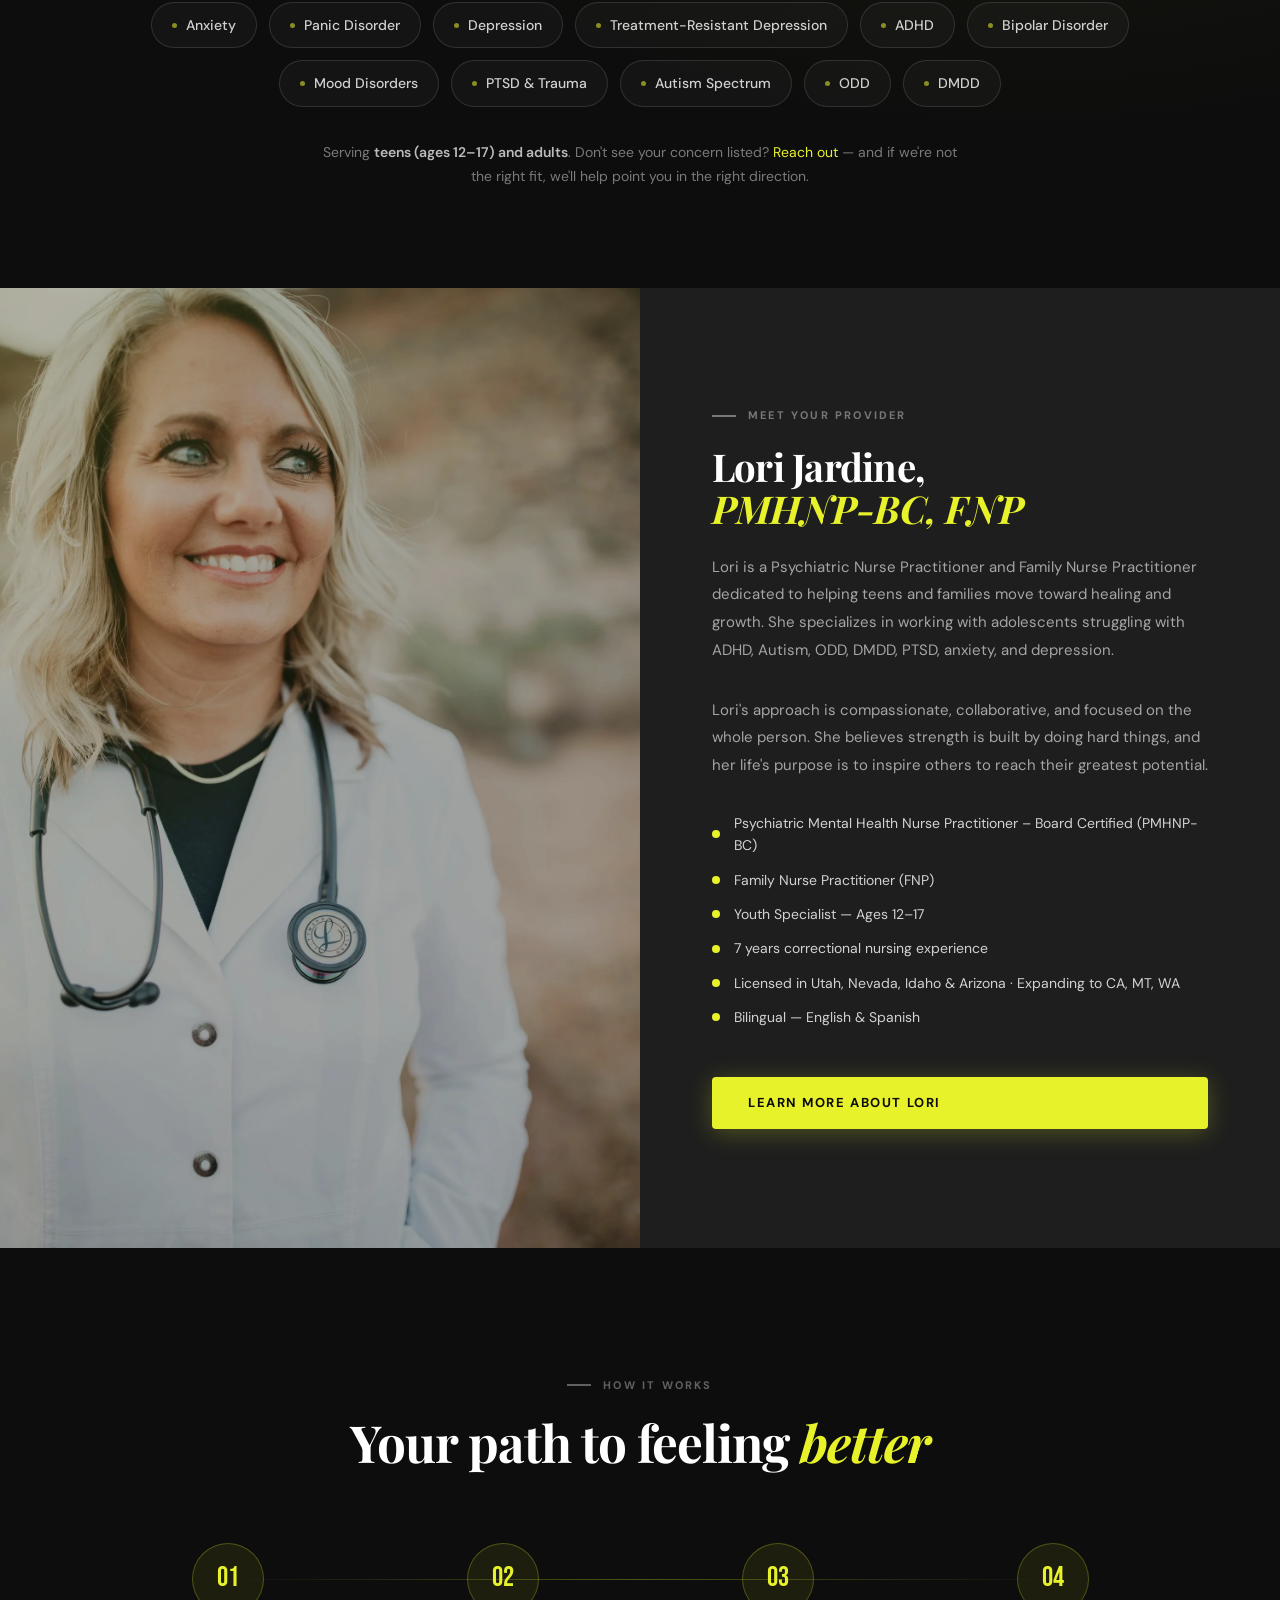
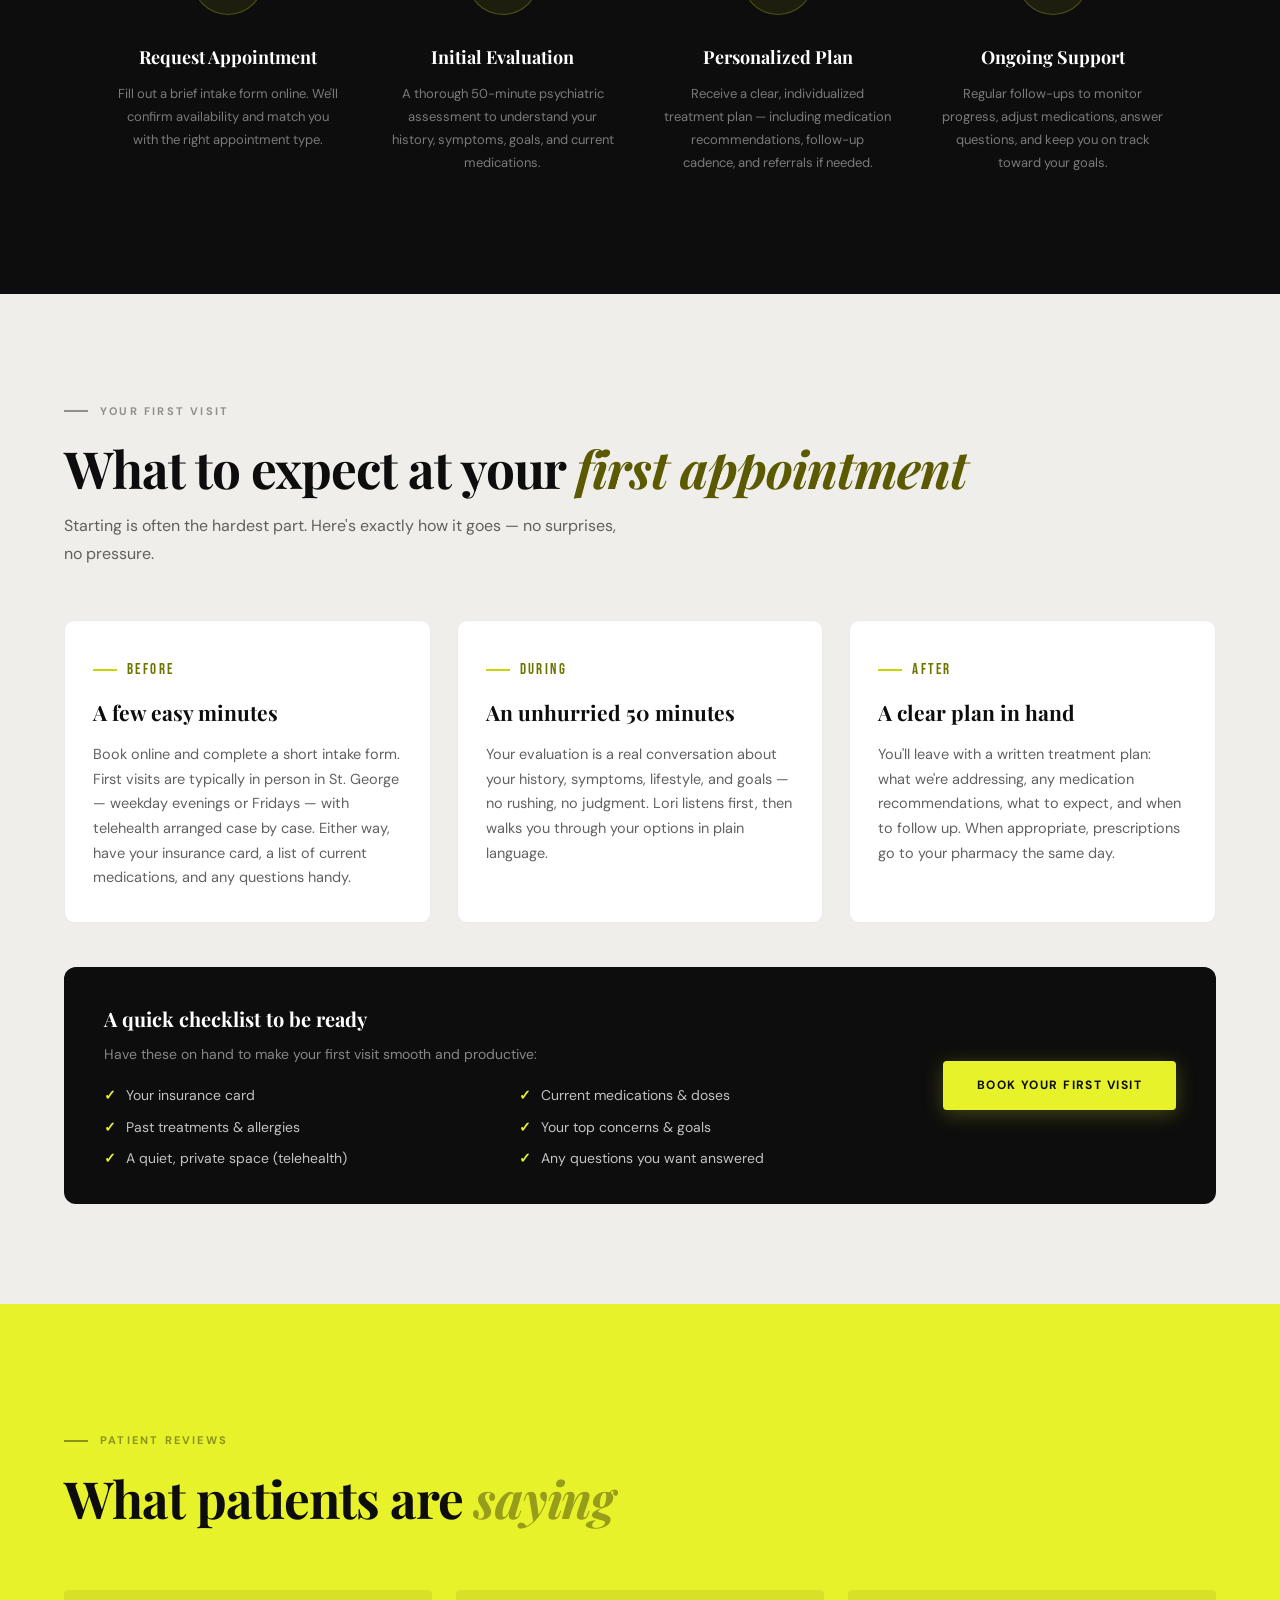
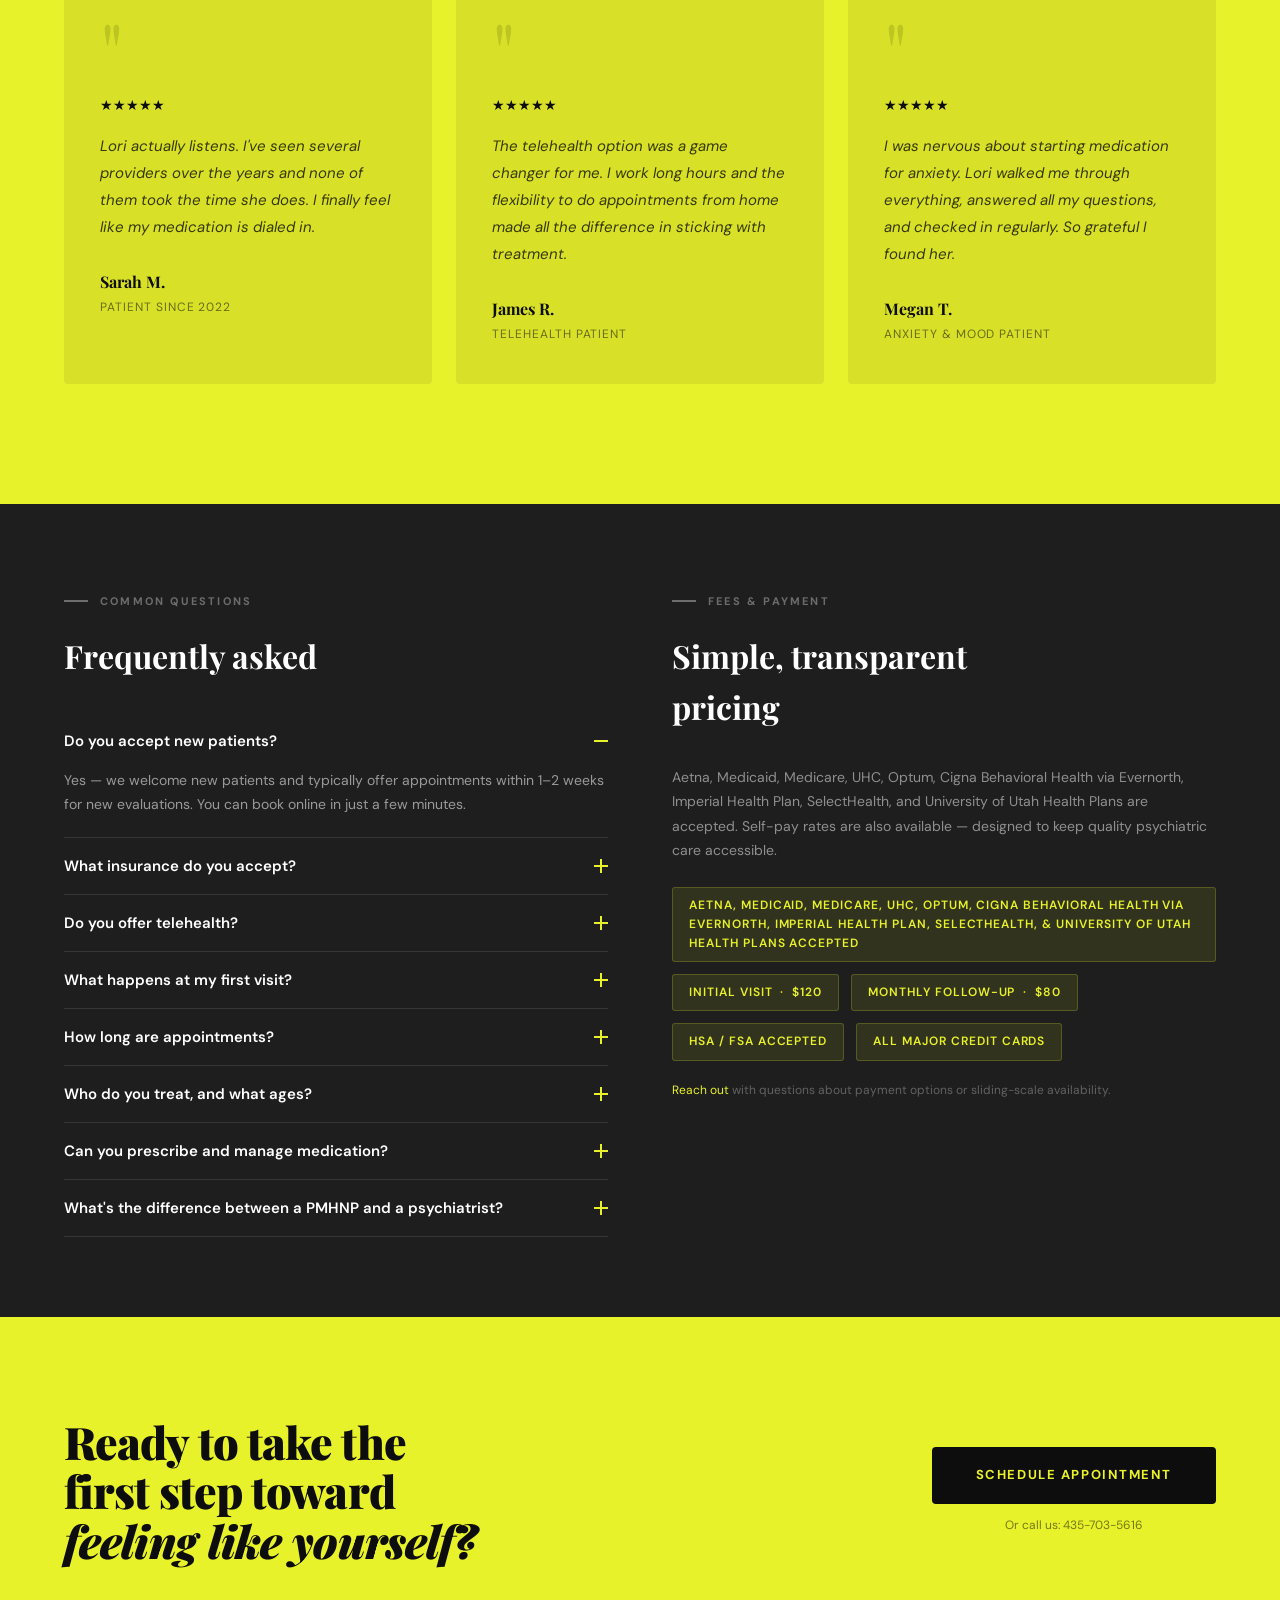
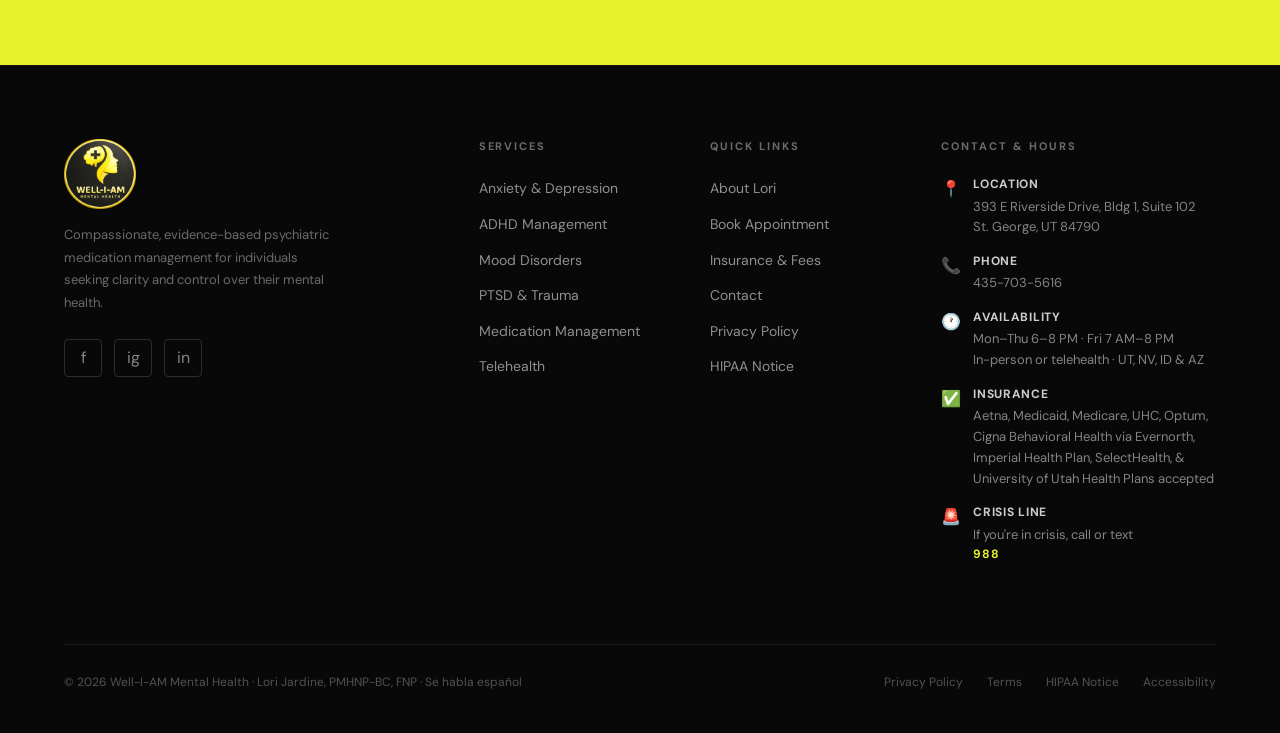
==== commit 4cacb2e8: "Expand telehealth to Idaho & Arizona; add Bldg 1 to address - Telehealth now active in Utah, Nevada," ====
--- a/index.html
+++ b/index.html
@@ -6,7 +6,7 @@
 <link rel="icon" type="image/svg+xml" href="/favicon.svg">
 <link rel="shortcut icon" href="/favicon.svg">
 <title>Psychiatric Medication Management | Lori Jardine, PMHNP-BC | St. George, Utah</title>
-<meta name="description" content="Well-I-AM Mental Health — Lori Jardine, PMHNP-BC provides psychiatric medication management for teens (ages 12–17) and adults in St. George, Utah. Evening and Friday appointments — Mon–Thu 6–8 PM and Fridays 7 AM–8 PM — in person at 393 E Riverside Drive, Suite 102, St. George, or by telehealth in Utah and Nevada. Aetna, Medicaid, Medicare, UHC, Optum, Cigna Behavioral Health via Evernorth, Imperial Health Plan, SelectHealth, and University of Utah Health Plans accepted. Bilingual English &amp; Spanish.">
+<meta name="description" content="Well-I-AM Mental Health — Lori Jardine, PMHNP-BC provides psychiatric medication management for teens (ages 12–17) and adults in St. George, Utah. Evening and Friday appointments — Mon–Thu 6–8 PM and Fridays 7 AM–8 PM — in person at 393 E Riverside Drive, Bldg 1, Suite 102, St. George, or by telehealth in Utah, Nevada, Idaho, and Arizona. Aetna, Medicaid, Medicare, UHC, Optum, Cigna Behavioral Health via Evernorth, Imperial Health Plan, SelectHealth, and University of Utah Health Plans accepted. Bilingual English &amp; Spanish.">
 <meta name="keywords" content="psychiatric nurse practitioner St George Utah, PMHNP St George UT, mental health medication management Utah, teen psychiatry Utah, adolescent mental health St George, ADHD treatment Utah, depression medication Utah, anxiety treatment Utah, telehealth psychiatry Utah, Lori Jardine PMHNP, se habla español psiquiatra Utah, salud mental español Utah, psiquiatría telehealth Utah español">
 <meta name="robots" content="index, follow">
 <meta name="author" content="Lori Jardine, PMHNP-BC, FNP">
@@ -16,13 +16,13 @@
 <meta property="og:type" content="website">
 <meta property="og:url" content="https://well-i-am.net/">
 <meta property="og:title" content="Psychiatric Medication Management | Lori Jardine, PMHNP-BC | St. George, Utah">
-<meta property="og:description" content="Compassionate psychiatric medication management for teens and adults in St. George, Utah. Evening & Friday appointments, in person in St. George or telehealth in Utah and Nevada. Aetna, Medicaid, Medicare, UHC, Optum, Cigna Behavioral Health via Evernorth, Imperial Health Plan, SelectHealth, and University of Utah Health Plans accepted. Bilingual English &amp; Spanish.">
+<meta property="og:description" content="Compassionate psychiatric medication management for teens and adults in St. George, Utah. Evening & Friday appointments, in person in St. George or telehealth in Utah, Nevada, Idaho, and Arizona. Aetna, Medicaid, Medicare, UHC, Optum, Cigna Behavioral Health via Evernorth, Imperial Health Plan, SelectHealth, and University of Utah Health Plans accepted. Bilingual English &amp; Spanish.">
 <meta property="og:image" content="https://well-i-am.net/images/logo.png">
 <meta property="og:site_name" content="Well-I-AM Mental Health">
 <meta property="og:locale" content="en_US">
 <meta name="twitter:card" content="summary">
 <meta name="twitter:title" content="Psychiatric Medication Management | Lori Jardine, PMHNP-BC | St. George, UT">
-<meta name="twitter:description" content="Compassionate psychiatric medication management for teens and adults in St. George, Utah. Evening & Friday appointments, in person in St. George or telehealth in Utah and Nevada.">
+<meta name="twitter:description" content="Compassionate psychiatric medication management for teens and adults in St. George, Utah. Evening & Friday appointments, in person in St. George or telehealth in Utah, Nevada, Idaho, and Arizona.">
 <meta name="twitter:image" content="https://well-i-am.net/images/logo.png">
 <script type="application/ld+json">
 {
@@ -32,12 +32,13 @@
   "url": "https://well-i-am.net",
   "logo": "https://well-i-am.net/images/logo.png",
   "image": "https://well-i-am.net/images/logo.png",
-  "description": "Psychiatric medication management for teens (ages 12–17) and adults in St. George, Utah. Evening and Friday appointments, in person in St. George or by telehealth in Utah and Nevada.",
+  "description": "Psychiatric medication management for teens (ages 12–17) and adults in St. George, Utah. Evening and Friday appointments, in person in St. George or by telehealth in Utah, Nevada, Idaho, and Arizona.",
   "telephone": "+14357035616",
+  "areaServed": ["Utah", "Nevada", "Idaho", "Arizona"],
   "email": "lori.jardine@well-i-am.net",
   "address": {
     "@type": "PostalAddress",
-    "streetAddress": "393 E Riverside Drive Suite 102",
+    "streetAddress": "393 E Riverside Drive, Bldg 1, Suite 102",
     "addressLocality": "St. George",
     "addressRegion": "UT",
     "postalCode": "84790",
@@ -54,14 +55,14 @@
       "dayOfWeek": ["Monday", "Tuesday", "Wednesday", "Thursday"],
       "opens": "18:00",
       "closes": "20:00",
-      "description": "Evening appointments in person (St. George) or via telehealth in Utah and Nevada"
+      "description": "Evening appointments in person (St. George) or via telehealth in Utah, Nevada, Idaho, and Arizona"
     },
     {
       "@type": "OpeningHoursSpecification",
       "dayOfWeek": ["Friday"],
       "opens": "07:00",
       "closes": "20:00",
-      "description": "In person (St. George) or via telehealth in Utah and Nevada"
+      "description": "In person (St. George) or via telehealth in Utah, Nevada, Idaho, and Arizona"
     }
   ],
   "priceRange": "$80\u2013$120",
@@ -116,7 +117,7 @@
       "name": "Do you offer telehealth?",
       "acceptedAnswer": {
         "@type": "Answer",
-        "text": "Yes. Telehealth appointments are available across Utah and Nevada through secure, HIPAA-compliant video, with licensure expanding to California, Montana, Idaho, Arizona, and Washington. In-person visits are available weekday evenings and on Fridays at our St. George office."
+        "text": "Yes. Telehealth appointments are available across Utah, Nevada, Idaho, and Arizona through secure, HIPAA-compliant video, with licensure expanding to California, Montana, and Washington. In-person visits are available weekday evenings and on Fridays at our St. George office."
       }
     },
     {
@@ -1477,7 +1478,7 @@
     <div class="hours-lead">
       <span class="hours-eyebrow">Flexible Scheduling</span>
       <h2 class="hours-title">Appointments that fit <em>your schedule</em></h2>
-      <p class="hours-desc">Evening and Friday hours mean you don't have to take time off work or school. Choose in person in St. George or by telehealth across Utah &amp; Nevada.</p>
+      <p class="hours-desc">Evening and Friday hours mean you don't have to take time off work or school. Choose in person in St. George or by telehealth across Utah, Nevada, Idaho &amp; Arizona.</p>
     </div>
     <div class="hours-detail">
       <div class="hours-rows">
@@ -1532,7 +1533,7 @@
     <div class="service-card">
       <div class="service-icon"><svg viewBox="0 0 24 24"><rect x="2" y="3" width="20" height="14" rx="2"/><line x1="8" y1="21" x2="16" y2="21"/><line x1="12" y1="17" x2="12" y2="21"/></svg></div>
       <h3 class="service-title">Telehealth Visits</h3>
-      <p class="service-desc">Secure, convenient video appointments available across Utah and Nevada — and expanding soon to California, Montana, Idaho, Arizona, and Washington. No commute, no waiting rooms. Same quality care from the comfort of home.</p>
+      <p class="service-desc">Secure, convenient video appointments available across Utah, Nevada, Idaho, and Arizona — and expanding soon to California, Montana, and Washington. No commute, no waiting rooms. Same quality care from the comfort of home.</p>
       <a href="appointments" class="service-link">Book now</a>
     </div>
   </div>
@@ -1582,7 +1583,7 @@
       <div class="cred-item"><span class="cred-dot"></span> Family Nurse Practitioner (FNP)</div>
       <div class="cred-item"><span class="cred-dot"></span> Youth Specialist — Ages 12–17</div>
       <div class="cred-item"><span class="cred-dot"></span> 7 years correctional nursing experience</div>
-      <div class="cred-item"><span class="cred-dot"></span> Licensed in Utah &amp; Nevada · Expanding to CA, MT, ID, AZ, WA</div>
+      <div class="cred-item"><span class="cred-dot"></span> Licensed in Utah, Nevada, Idaho &amp; Arizona · Expanding to CA, MT, WA</div>
       <div class="cred-item"><span class="cred-dot"></span> Bilingual — English &amp; Spanish</div>
     </div>
     <a href="appointments" class="btn-primary">Learn More About Lori</a>
@@ -1703,7 +1704,7 @@
       </div>
       <div class="faq-item">
         <button class="faq-q" id="faq-q3" aria-controls="faq-a3" aria-expanded="false"><span>Do you offer telehealth?</span><span class="faq-toggle" aria-hidden="true"></span></button>
-        <div class="faq-a" id="faq-a3" role="region" aria-labelledby="faq-q3">Yes. Telehealth appointments are available across Utah and Nevada through secure, HIPAA-compliant video, with licensure expanding to California, Montana, Idaho, Arizona, and Washington. In-person visits are available weekday evenings and on Fridays at our St. George office.</div>
+        <div class="faq-a" id="faq-a3" role="region" aria-labelledby="faq-q3">Yes. Telehealth appointments are available across Utah, Nevada, Idaho, and Arizona through secure, HIPAA-compliant video, with licensure expanding to California, Montana, and Washington. In-person visits are available weekday evenings and on Fridays at our St. George office.</div>
       </div>
       <div class="faq-item">
         <button class="faq-q" id="faq-q4" aria-controls="faq-a4" aria-expanded="false"><span>What happens at my first visit?</span><span class="faq-toggle" aria-hidden="true"></span></button>
@@ -1803,7 +1804,7 @@
         <span class="contact-icon">📍</span>
         <div class="contact-text">
           <strong>Location</strong>
-          393 E Riverside Drive, Suite 102<br>St. George, UT 84790
+          393 E Riverside Drive, Bldg 1, Suite 102<br>St. George, UT 84790
         </div>
       </div>
       <div class="footer-contact-item">
@@ -1817,7 +1818,7 @@
         <span class="contact-icon">🕐</span>
         <div class="contact-text">
           <strong>Availability</strong>
-          Mon–Thu 6–8 PM · Fri 7 AM–8 PM<br>In-person or telehealth · UT &amp; NV
+          Mon–Thu 6–8 PM · Fri 7 AM–8 PM<br>In-person or telehealth · UT, NV, ID &amp; AZ
         </div>
       </div>
       <div class="footer-contact-item">
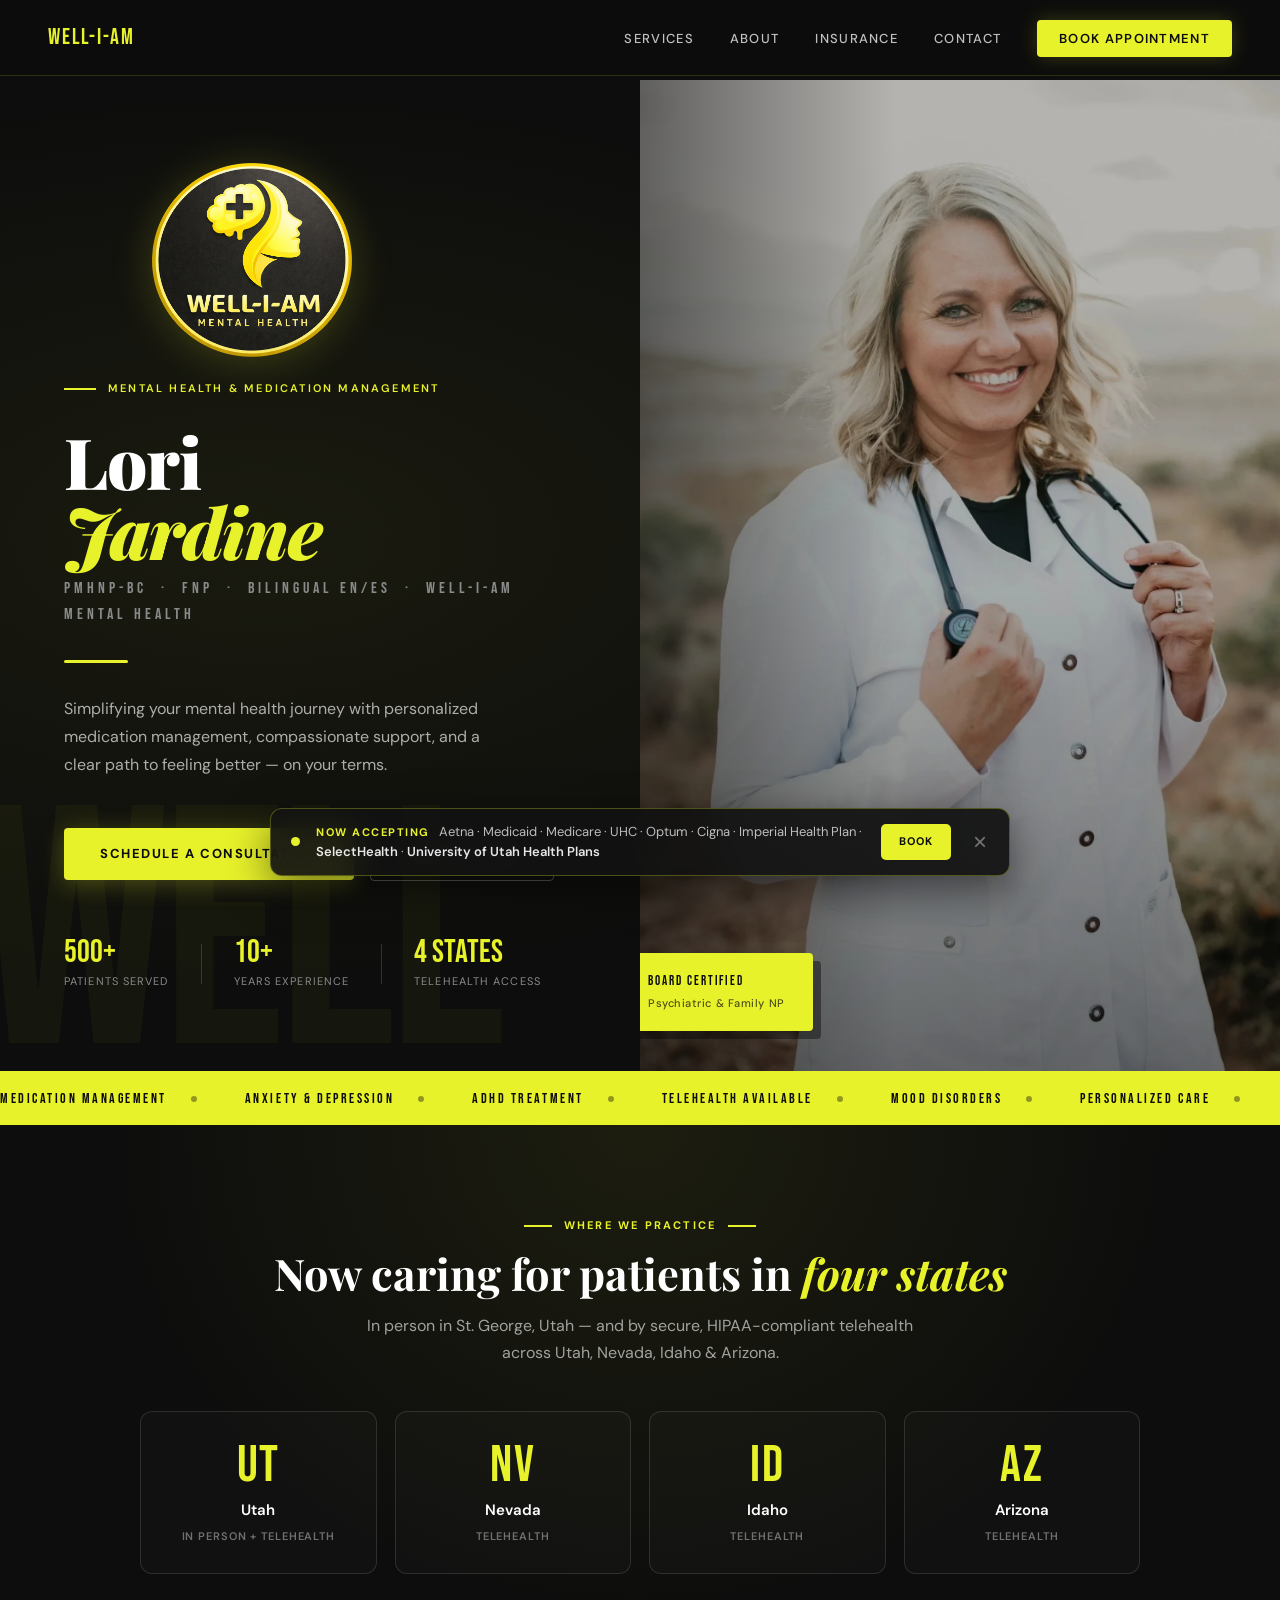
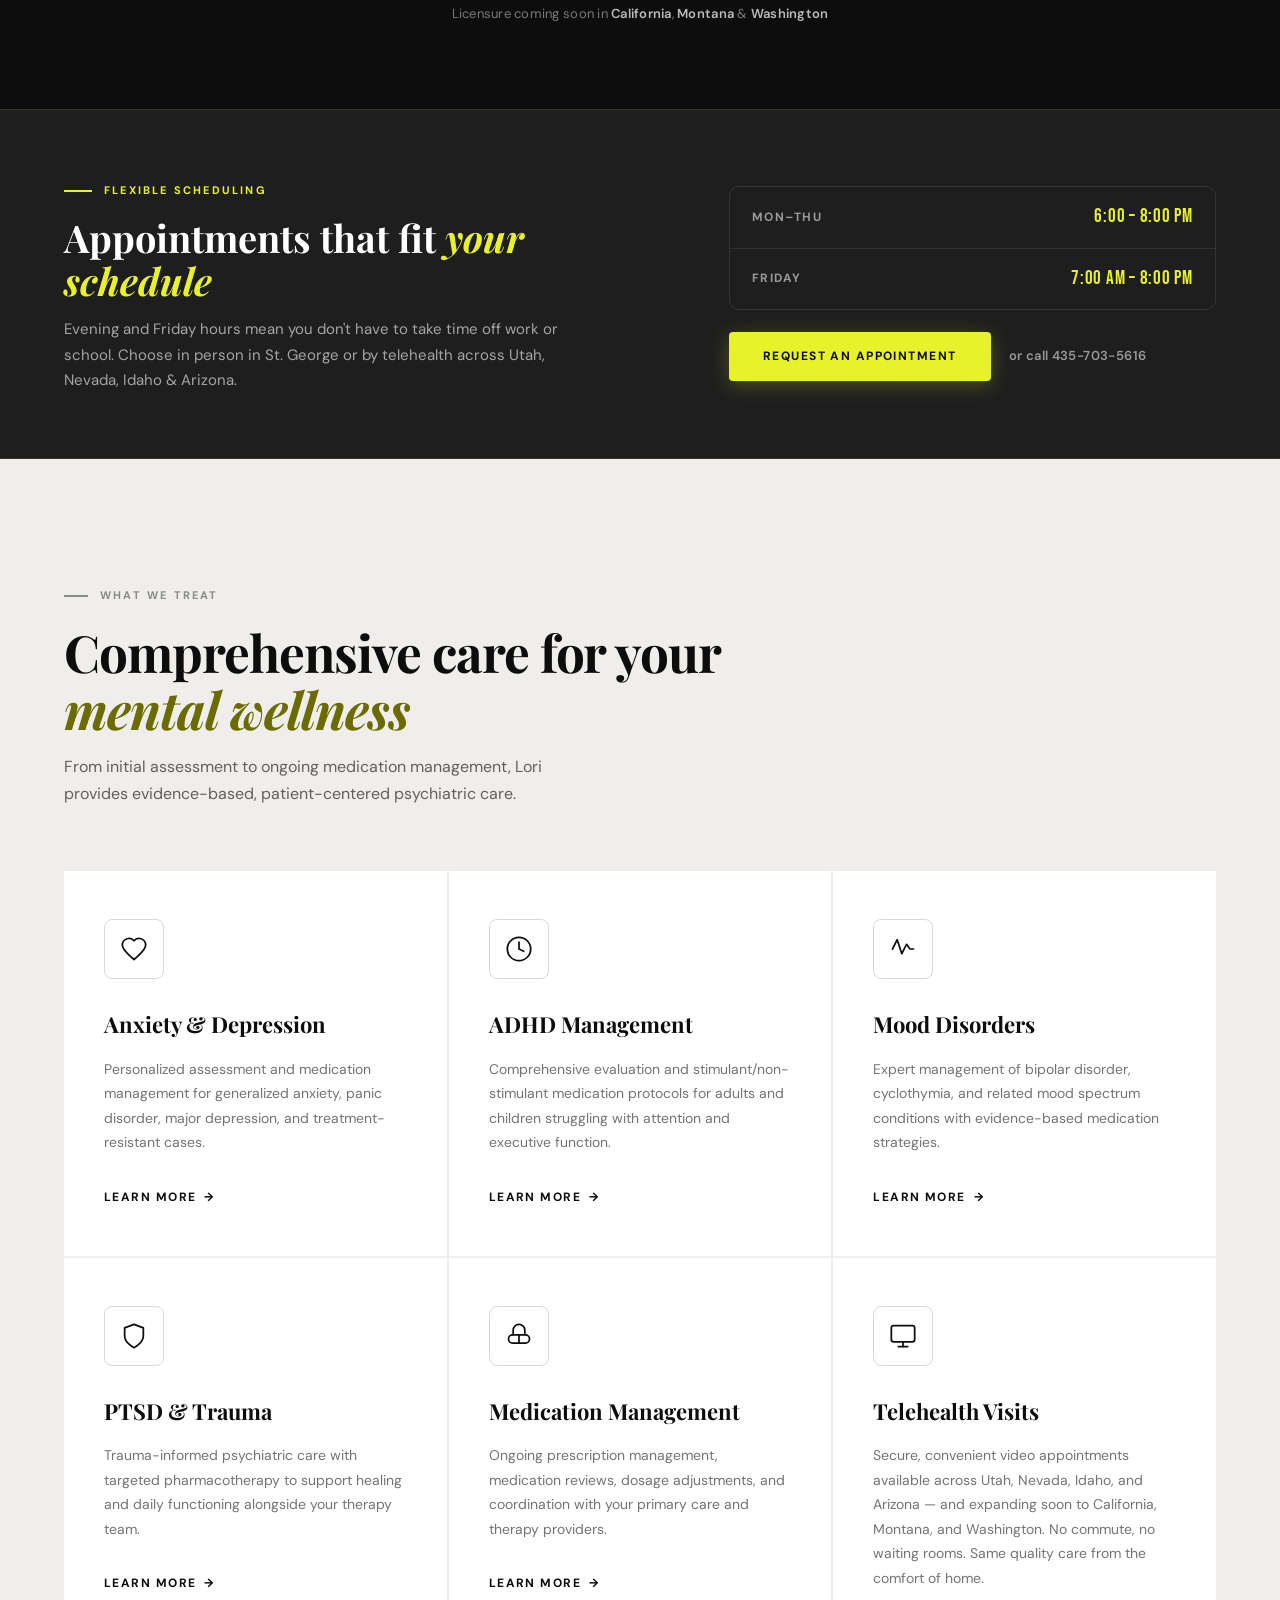
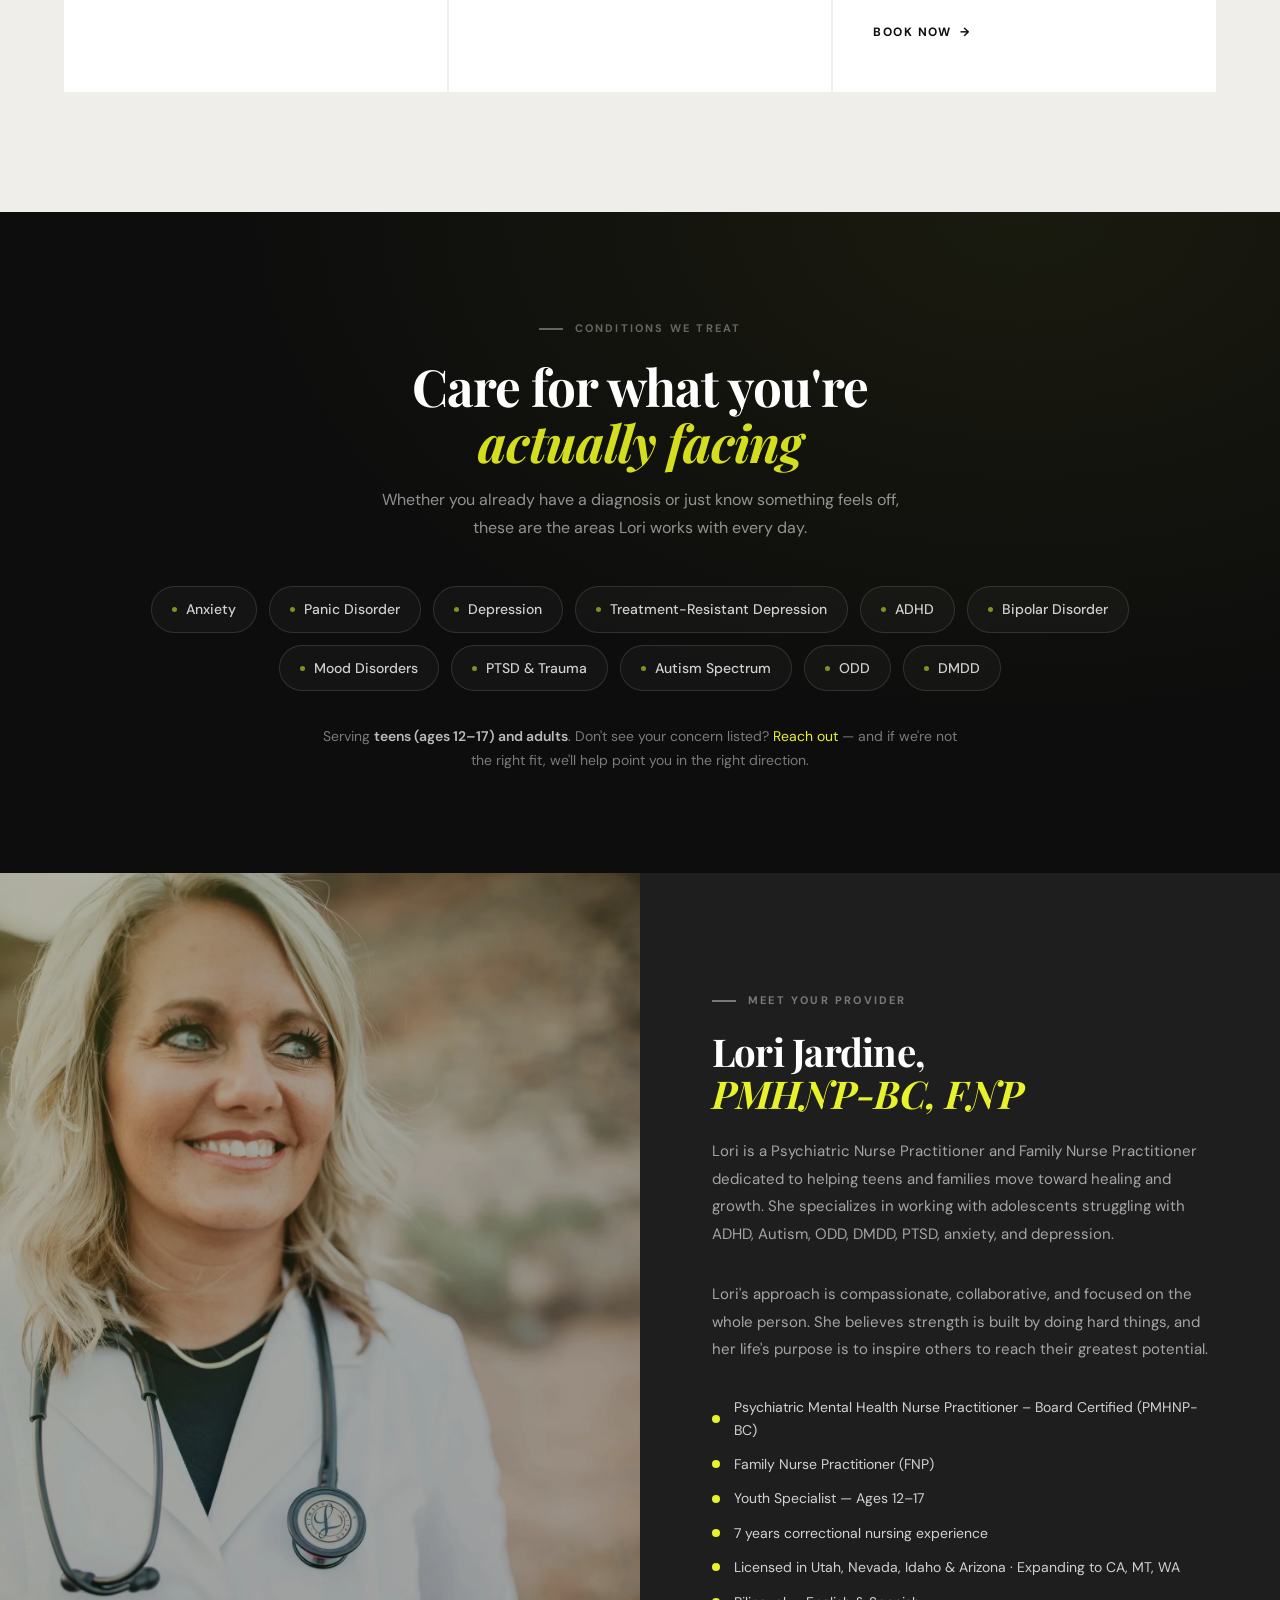
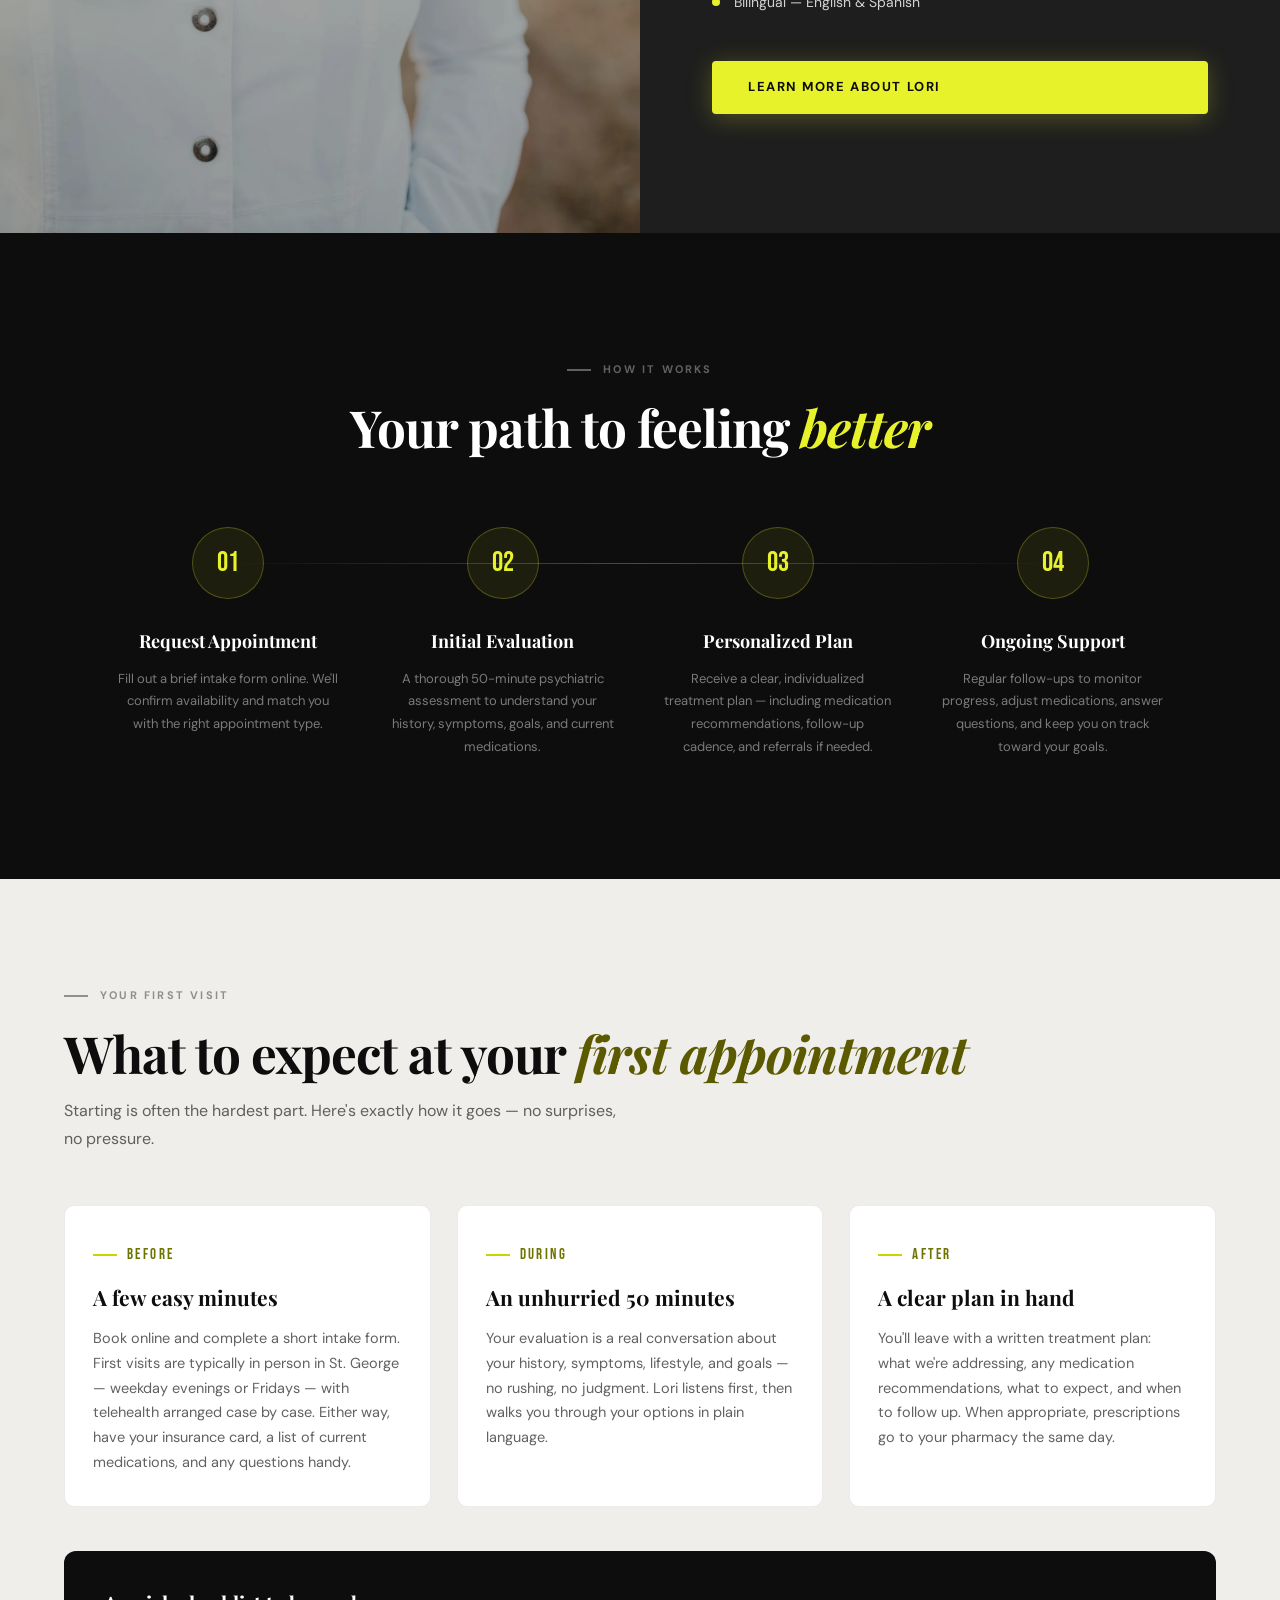
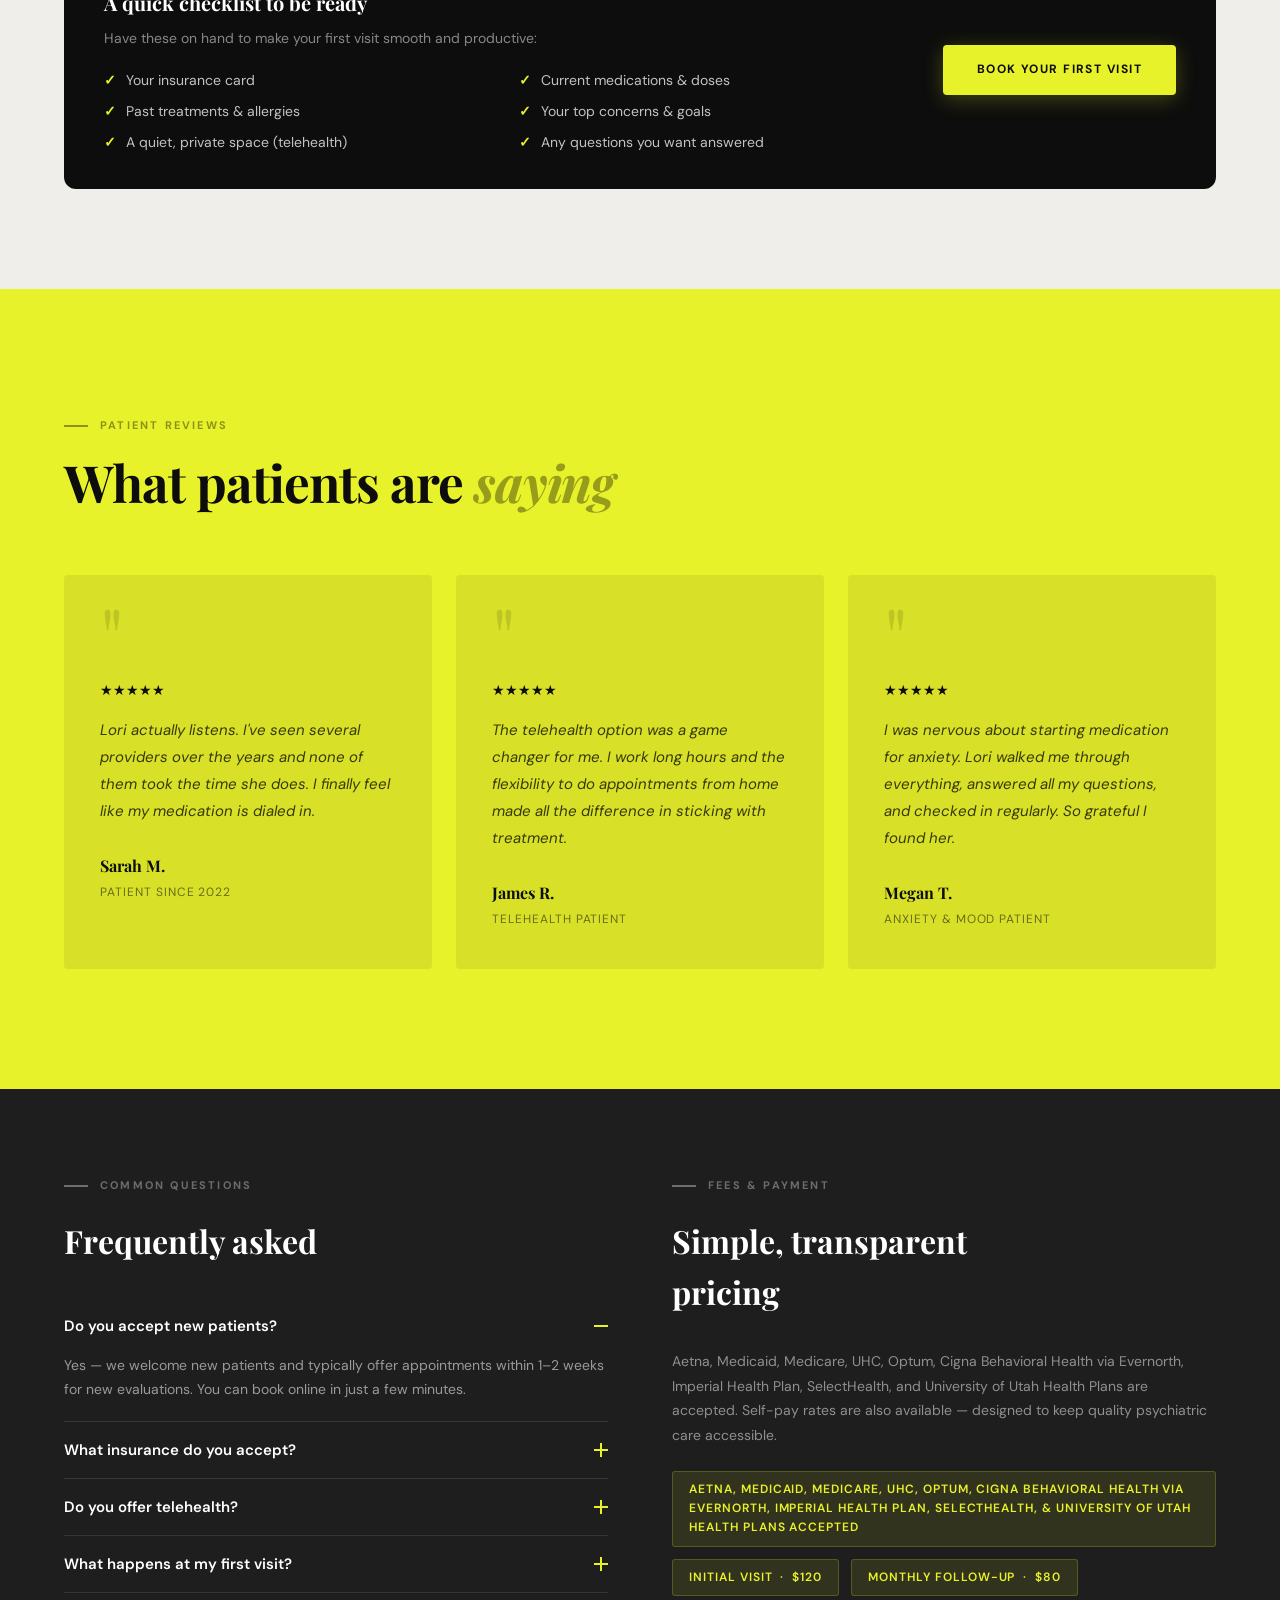
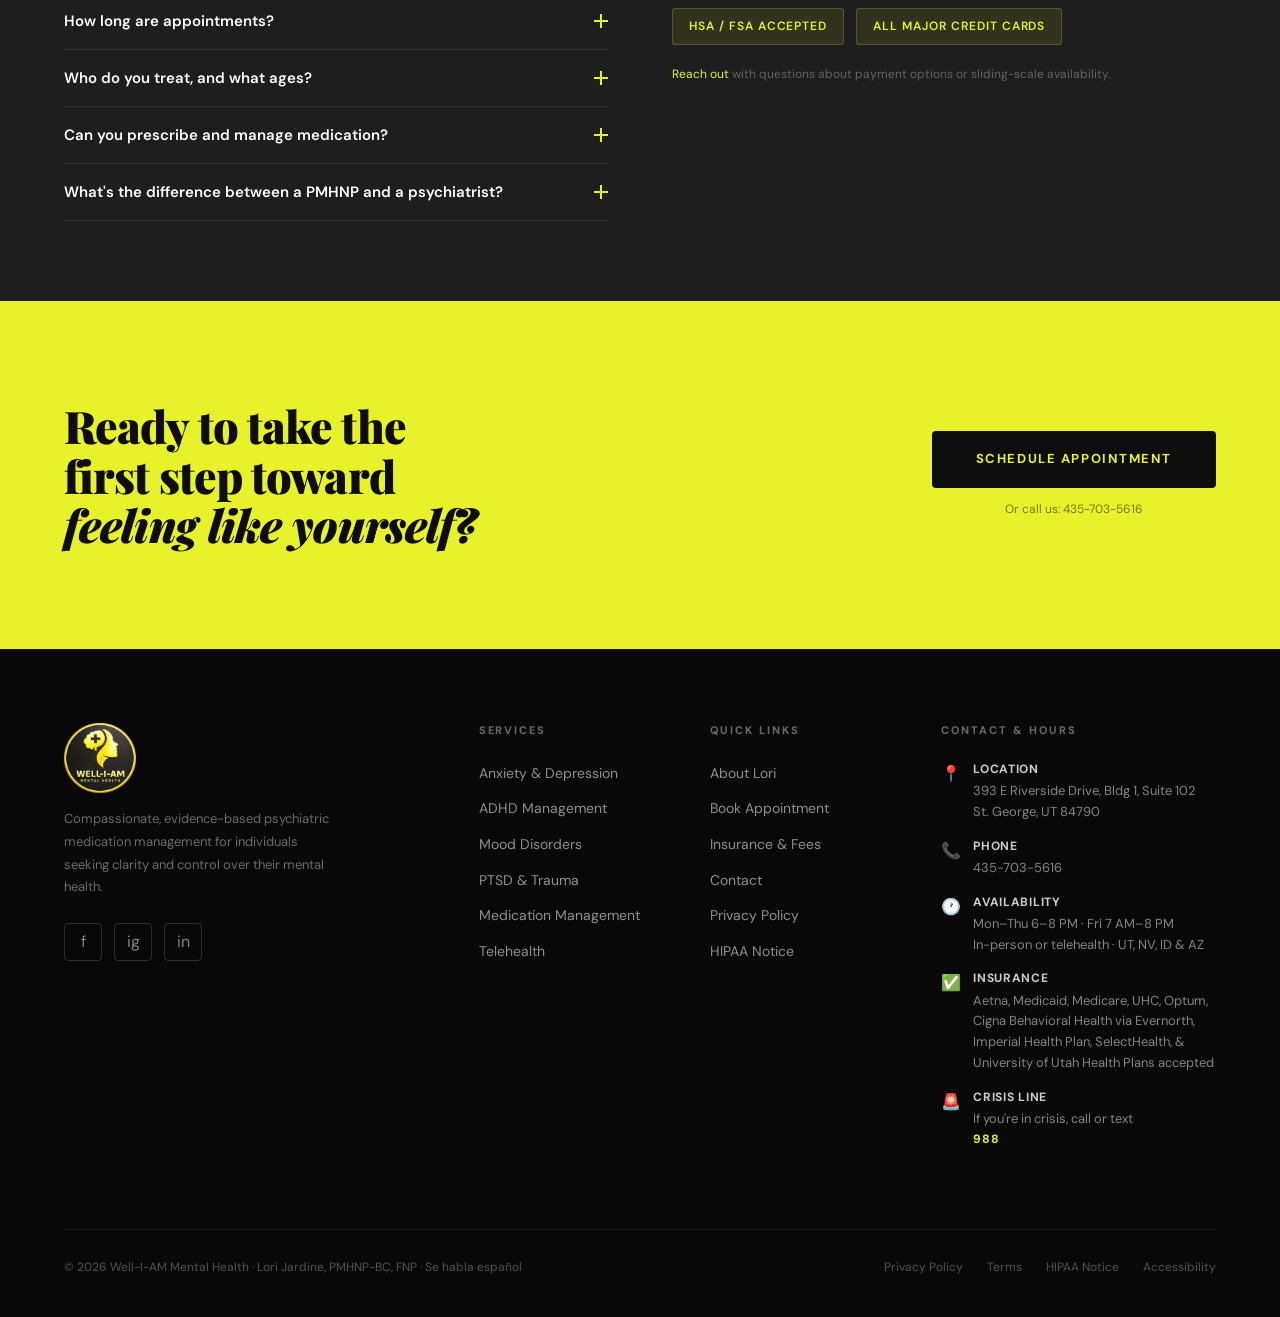
==== commit 09fd1026: "Add prominent "Where We Practice" states band to homepage New full-width band right after the hero s" ====
--- a/index.html
+++ b/index.html
@@ -1218,6 +1218,30 @@
     display: none;
   }
 
+  /* ── STATES / WHERE WE PRACTICE ── */
+  .states-band { background: var(--black); padding: 84px 64px; position: relative; overflow: hidden; text-align: center; }
+  .states-band::before { content: ''; position: absolute; inset: 0; background: radial-gradient(ellipse at 50% 0%, rgba(232,242,42,0.07) 0%, transparent 60%); pointer-events: none; }
+  .states-inner { position: relative; z-index: 1; max-width: 1000px; margin: 0 auto; }
+  .states-eyebrow { display: inline-flex; align-items: center; gap: 12px; font-size: 11px; font-weight: 700; letter-spacing: 0.2em; text-transform: uppercase; color: var(--yellow); margin-bottom: 16px; }
+  .states-eyebrow::before, .states-eyebrow::after { content: ''; width: 28px; height: 2px; background: var(--yellow); }
+  .states-title { font-family: var(--serif); font-size: clamp(28px, 3.4vw, 44px); font-weight: 700; line-height: 1.1; color: var(--white); margin-bottom: 14px; }
+  .states-title em { font-style: italic; color: var(--yellow); }
+  .states-sub { font-size: 16px; line-height: 1.7; color: rgba(255,255,255,0.6); max-width: 580px; margin: 0 auto 44px; }
+  .states-grid { display: grid; grid-template-columns: repeat(4, 1fr); gap: 18px; margin-bottom: 30px; }
+  .state-tile { display: flex; flex-direction: column; align-items: center; gap: 6px; padding: 28px 16px; border: 1px solid rgba(255,255,255,0.12); border-radius: 12px; background: rgba(255,255,255,0.02); transition: transform 0.25s, border-color 0.25s, background 0.25s; }
+  .state-tile:hover { border-color: rgba(232,242,42,0.5); background: rgba(232,242,42,0.05); transform: translateY(-3px); }
+  .state-abbr { font-family: var(--display); font-size: 52px; line-height: 1; letter-spacing: 0.03em; color: var(--yellow); }
+  .state-name { font-size: 15px; font-weight: 600; color: var(--white); }
+  .state-mode { font-size: 11px; font-weight: 600; letter-spacing: 0.08em; text-transform: uppercase; color: rgba(255,255,255,0.4); }
+  .states-soon { font-size: 13px; letter-spacing: 0.02em; color: rgba(255,255,255,0.45); }
+  .states-soon strong { color: rgba(255,255,255,0.72); font-weight: 600; }
+  @media (max-width: 720px) {
+    .states-band { padding: 60px 22px; }
+    .states-grid { grid-template-columns: 1fr 1fr; gap: 12px; }
+    .state-abbr { font-size: 44px; }
+    .states-eyebrow::before, .states-eyebrow::after { width: 18px; }
+  }
+
   /* ── HOURS / AVAILABILITY HIGHLIGHT ── */
   .hours-highlight { background: var(--charcoal); padding: 64px; border-top: 1px solid rgba(232,242,42,0.12); border-bottom: 1px solid rgba(232,242,42,0.12); }
   .hours-inner { max-width: 1180px; margin: 0 auto; display: grid; grid-template-columns: 1.25fr 1fr; gap: 56px; align-items: center; }
@@ -1434,8 +1458,8 @@
       </div>
       <div class="trust-sep"></div>
       <div class="trust-item">
-        <span class="trust-num">Telehealth</span>
-        <span class="trust-label">Available Statewide</span>
+        <span class="trust-num">4 States</span>
+        <span class="trust-label">Telehealth Access</span>
       </div>
     </div>
   </div>
@@ -1471,6 +1495,22 @@
     <span class="marquee-item">Same-Week Appointments <span class="marquee-dot"></span></span>
   </div>
 </div>
+
+<!-- STATES / WHERE WE PRACTICE -->
+<section class="states-band" id="states">
+  <div class="states-inner">
+    <span class="states-eyebrow">Where We Practice</span>
+    <h2 class="states-title">Now caring for patients in <em>four states</em></h2>
+    <p class="states-sub">In person in St. George, Utah — and by secure, HIPAA-compliant telehealth across Utah, Nevada, Idaho &amp; Arizona.</p>
+    <div class="states-grid">
+      <div class="state-tile"><span class="state-abbr">UT</span><span class="state-name">Utah</span><span class="state-mode">In person + Telehealth</span></div>
+      <div class="state-tile"><span class="state-abbr">NV</span><span class="state-name">Nevada</span><span class="state-mode">Telehealth</span></div>
+      <div class="state-tile"><span class="state-abbr">ID</span><span class="state-name">Idaho</span><span class="state-mode">Telehealth</span></div>
+      <div class="state-tile"><span class="state-abbr">AZ</span><span class="state-name">Arizona</span><span class="state-mode">Telehealth</span></div>
+    </div>
+    <p class="states-soon">Licensure coming soon in <strong>California</strong>, <strong>Montana</strong> &amp; <strong>Washington</strong></p>
+  </div>
+</section>
 
 <!-- HOURS / AVAILABILITY HIGHLIGHT -->
 <section class="hours-highlight" id="hours">
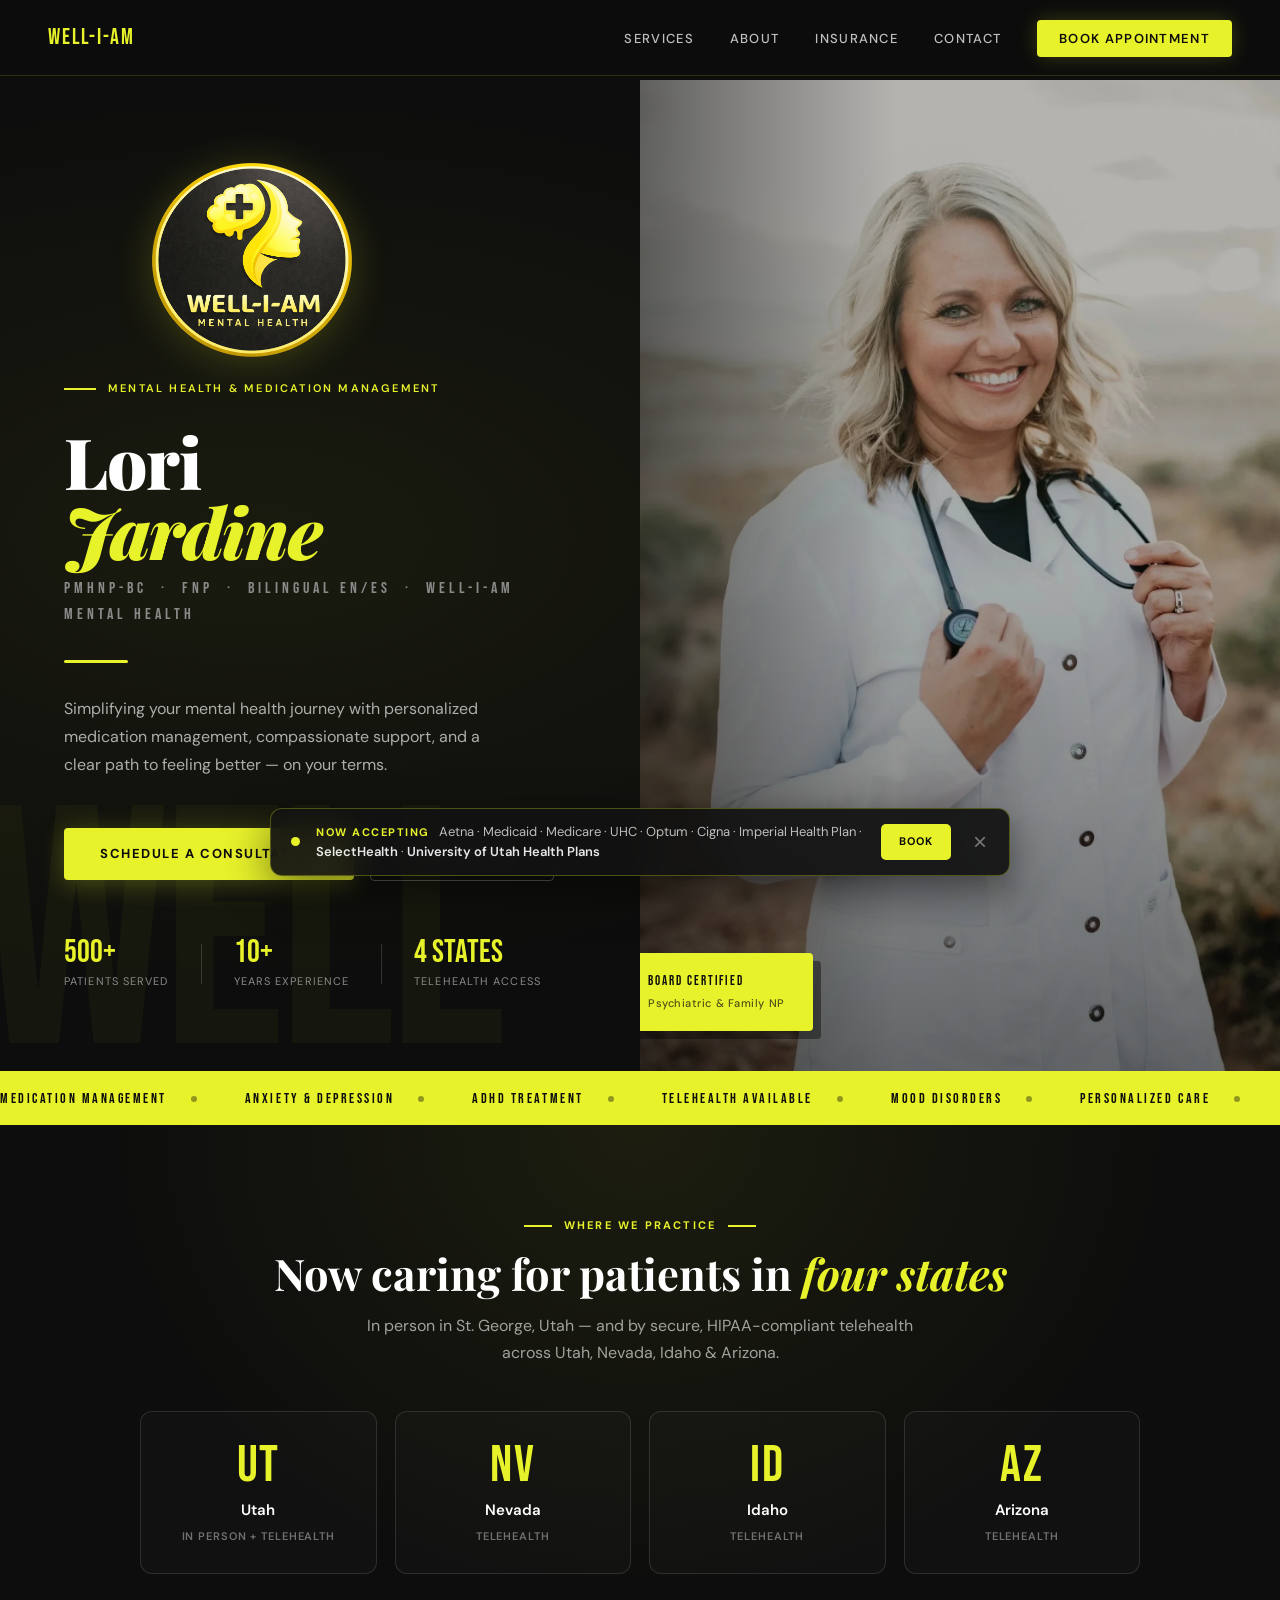
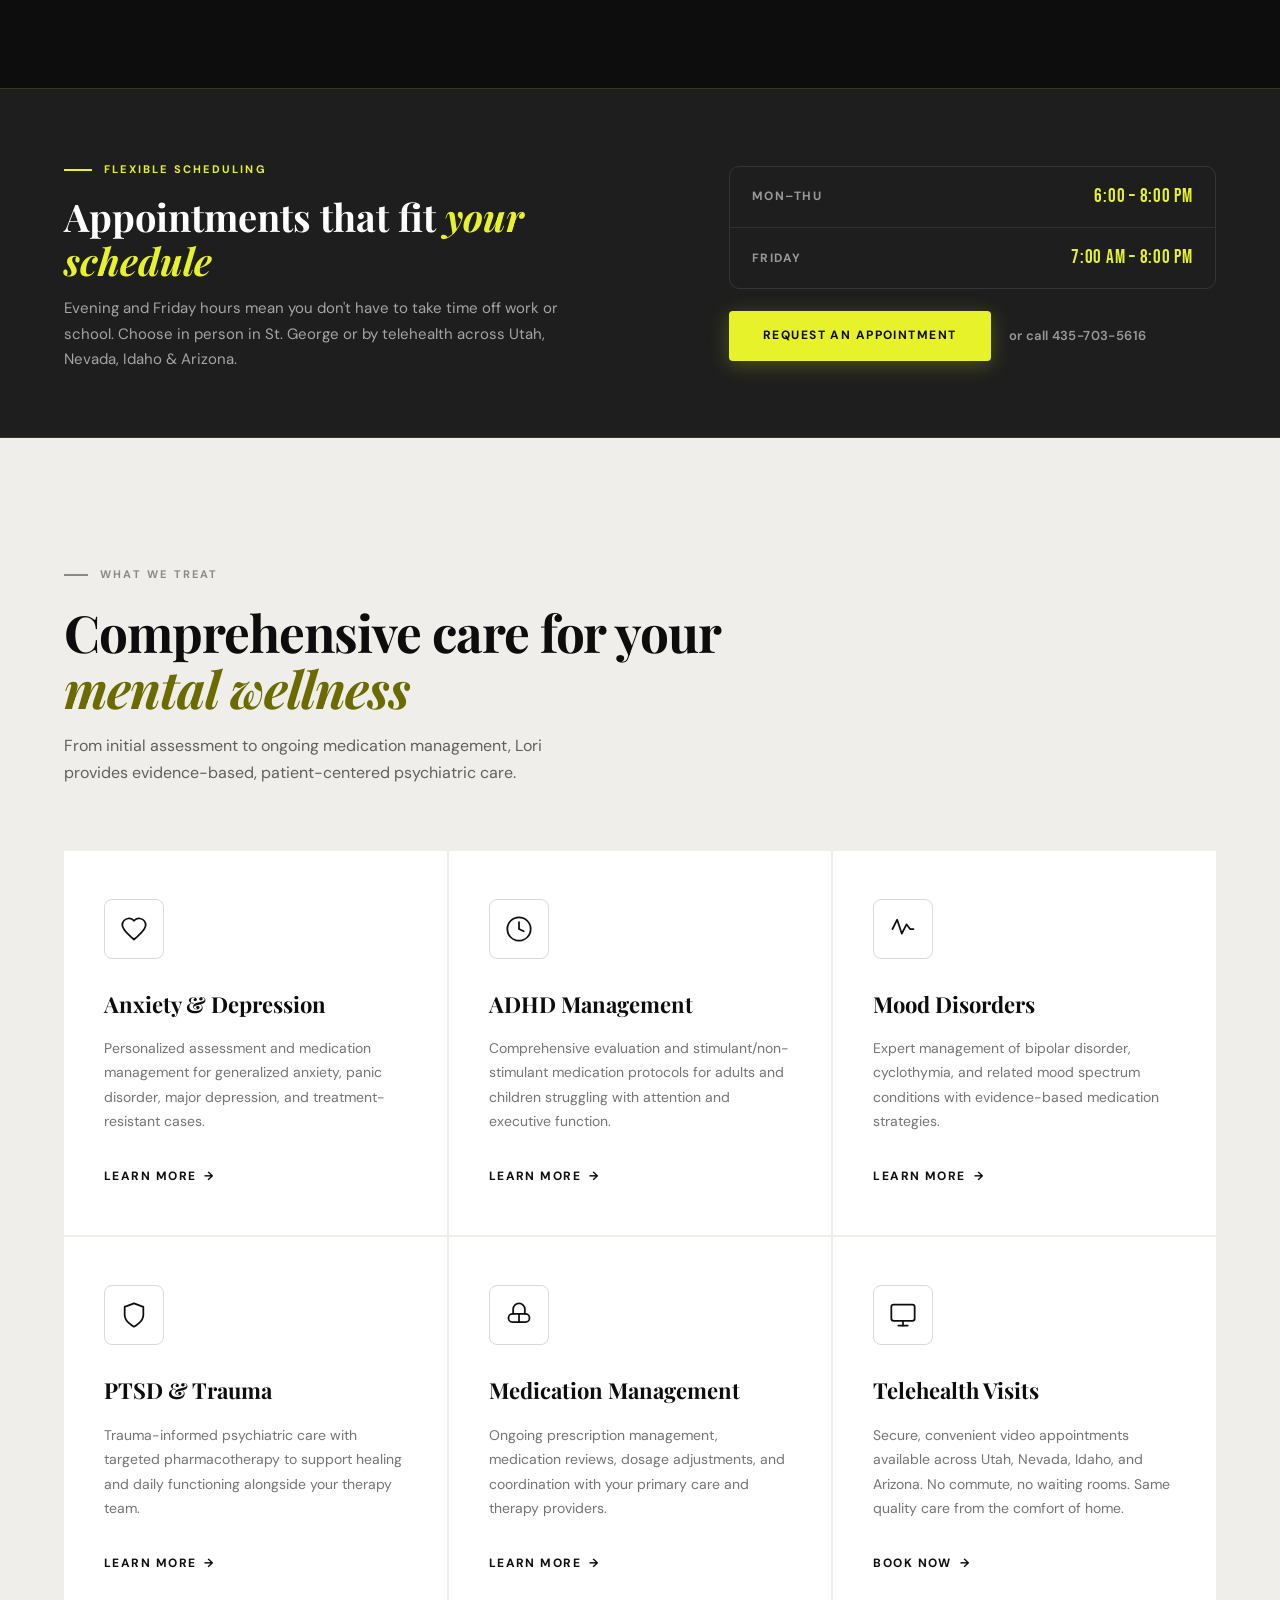
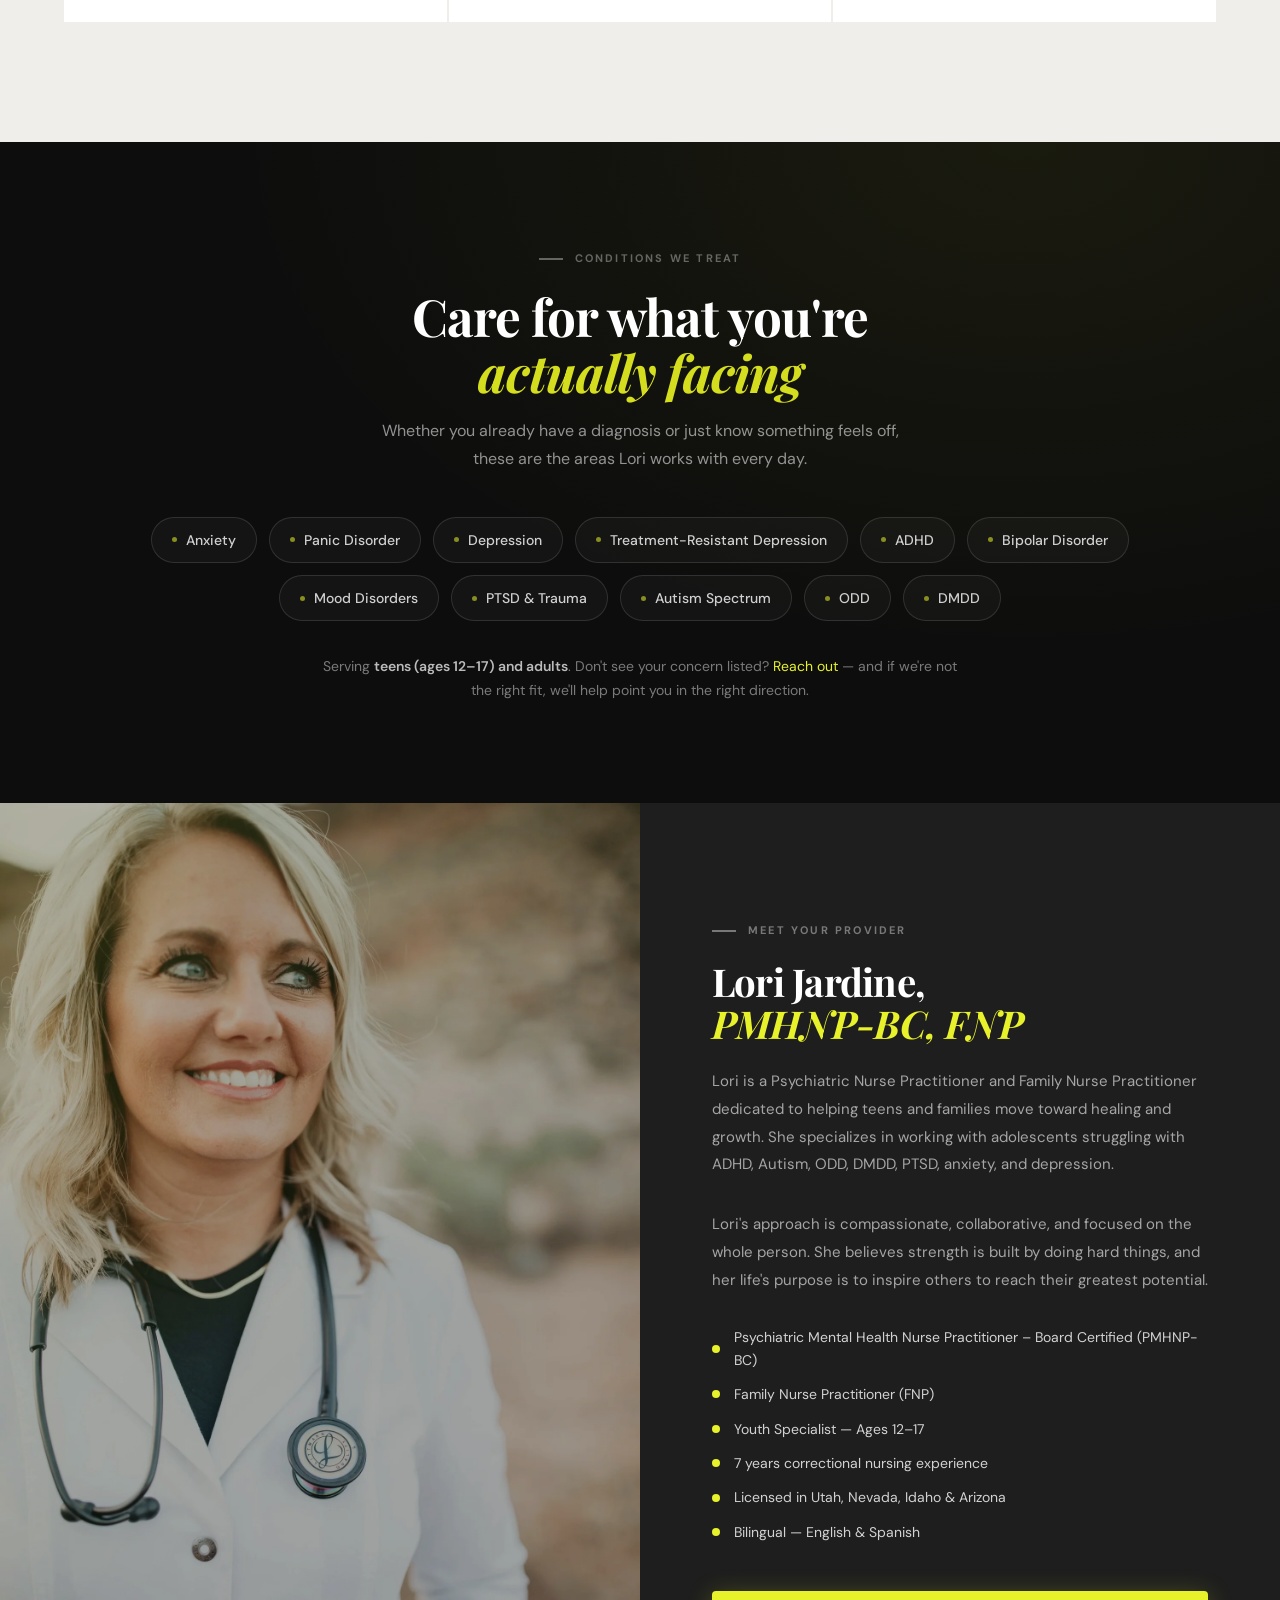
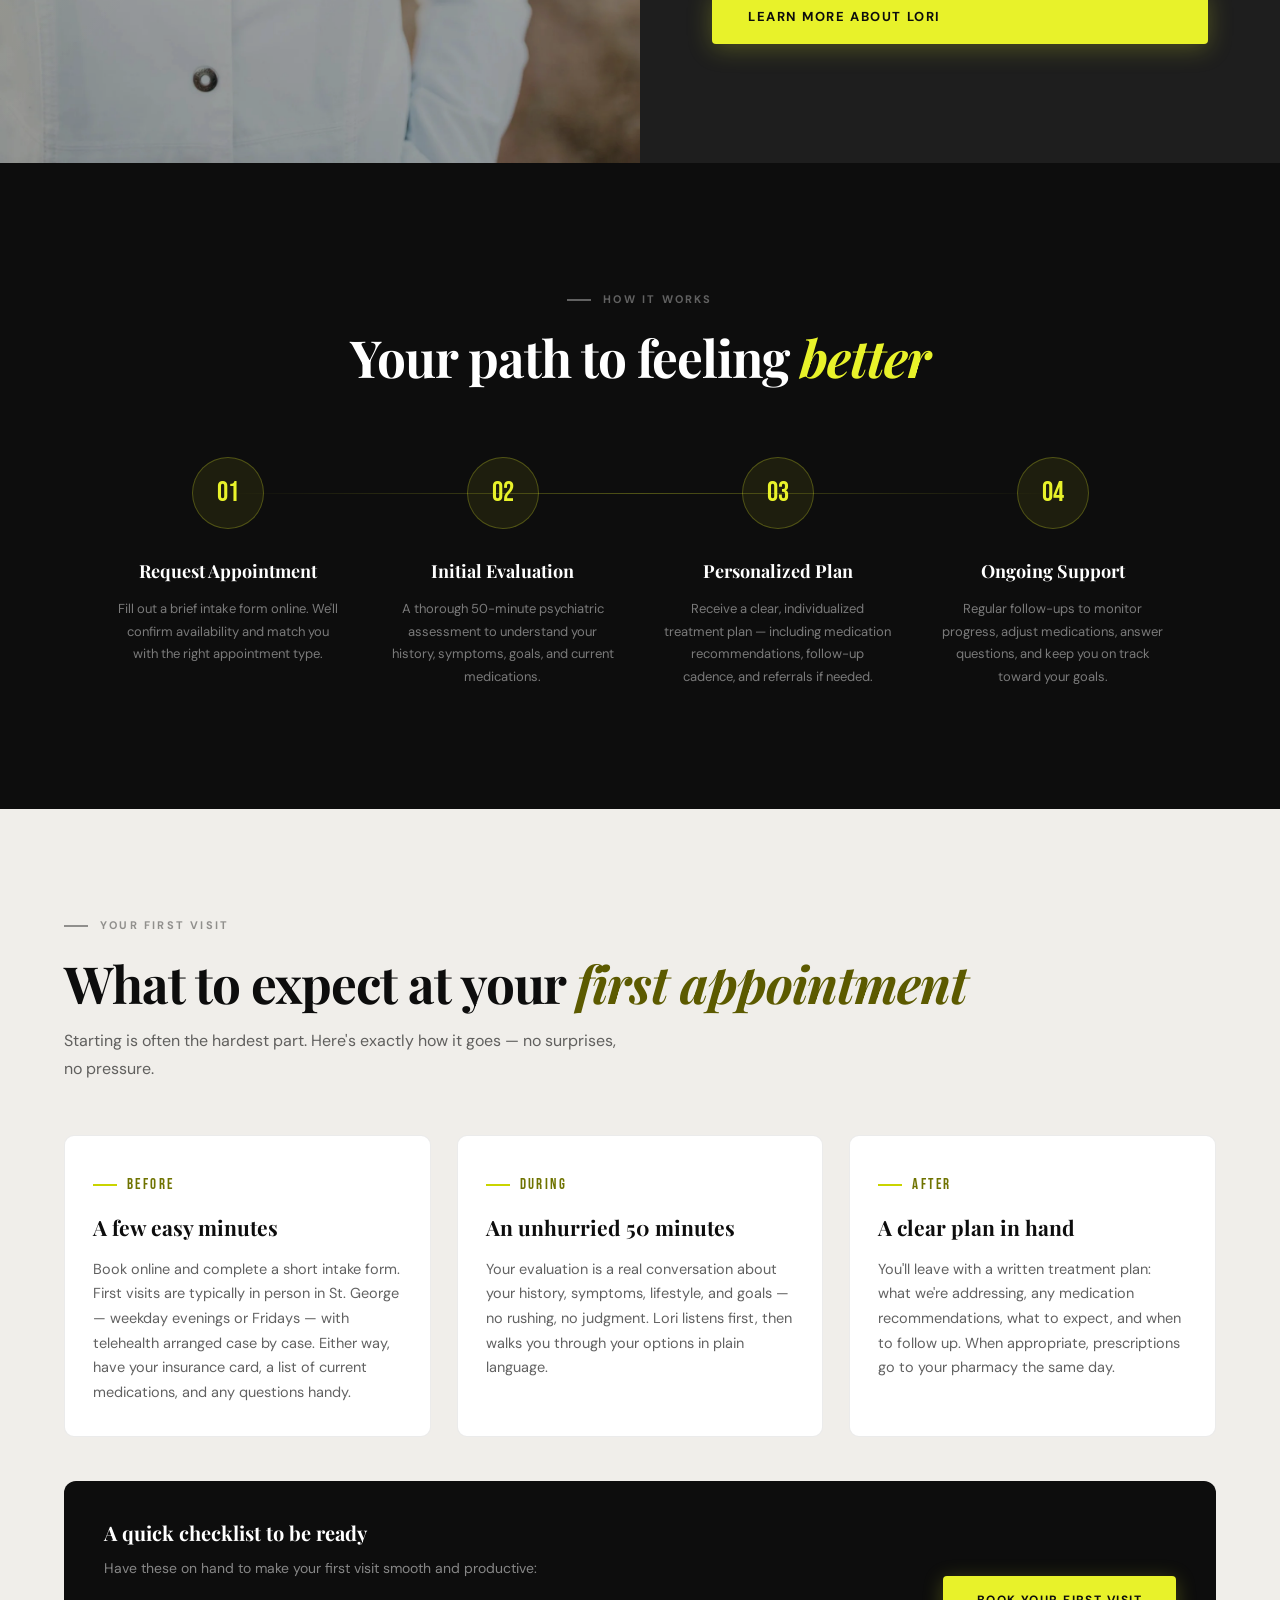
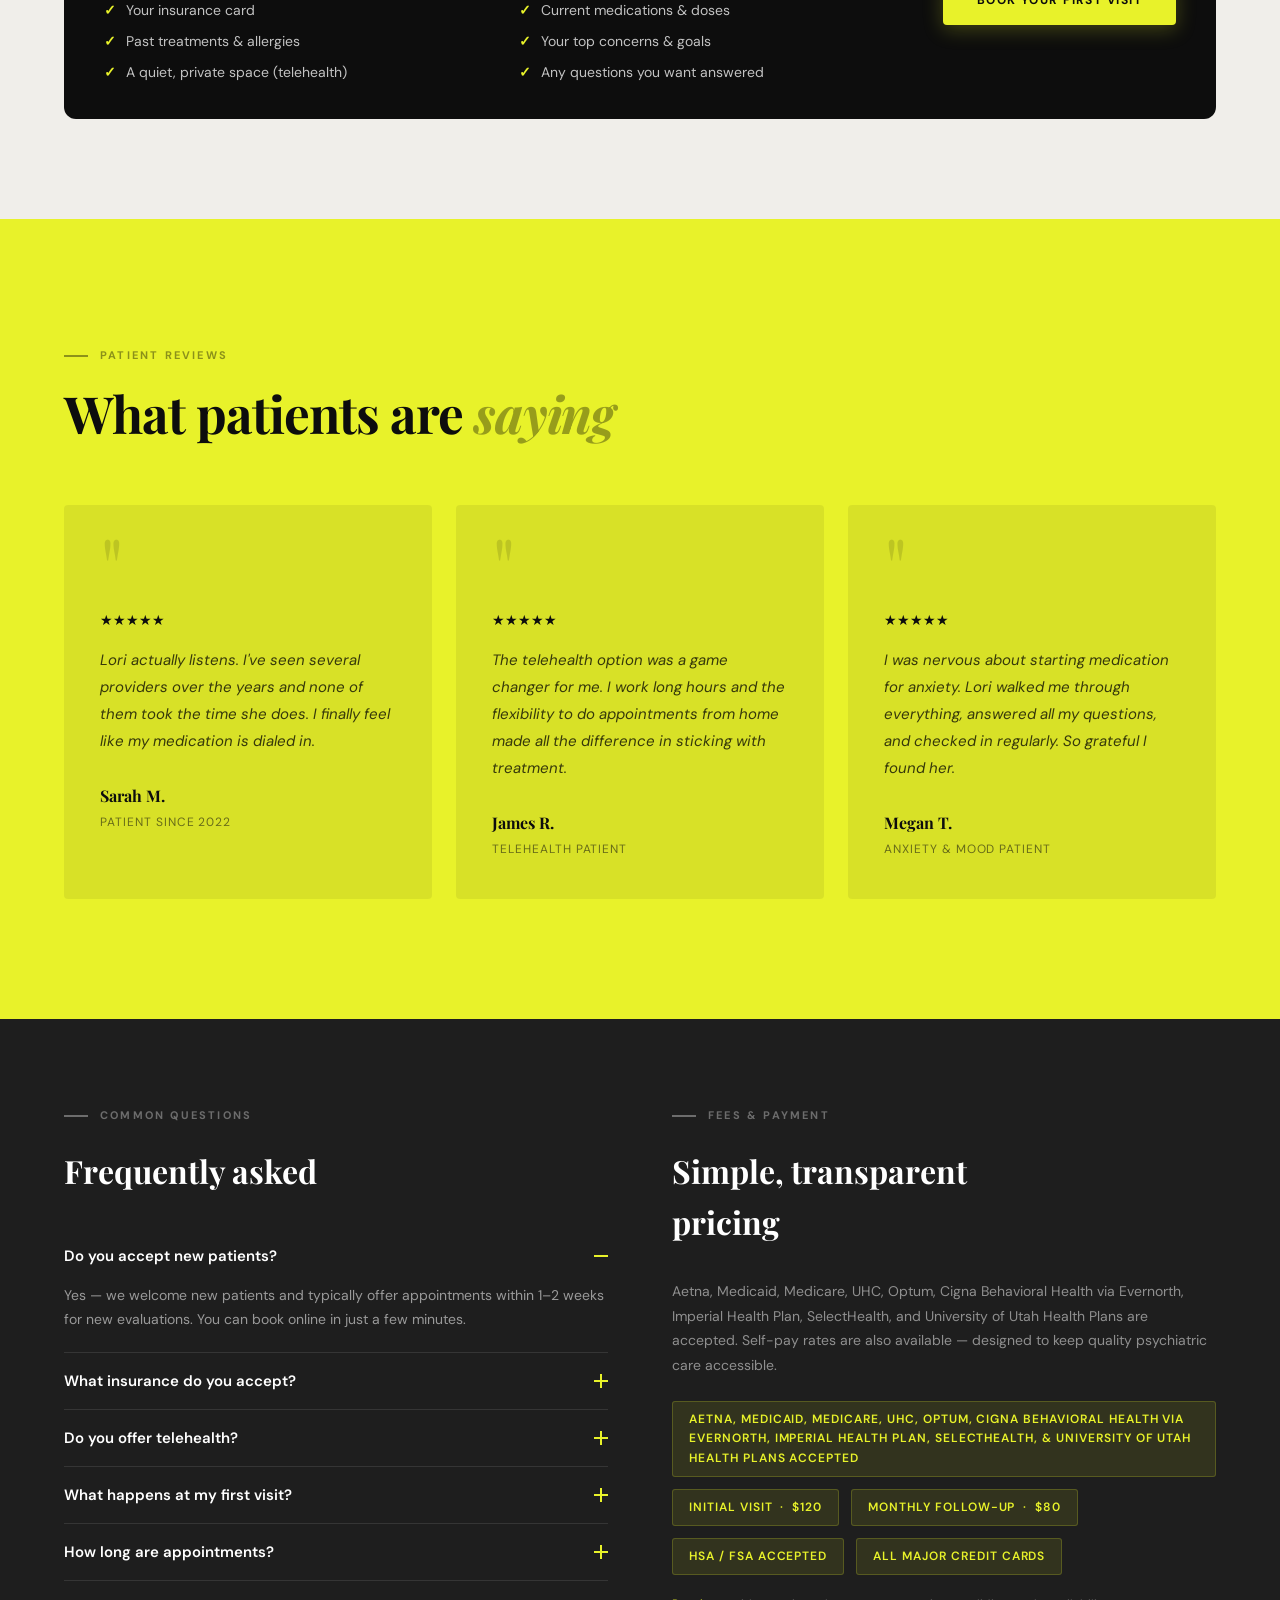
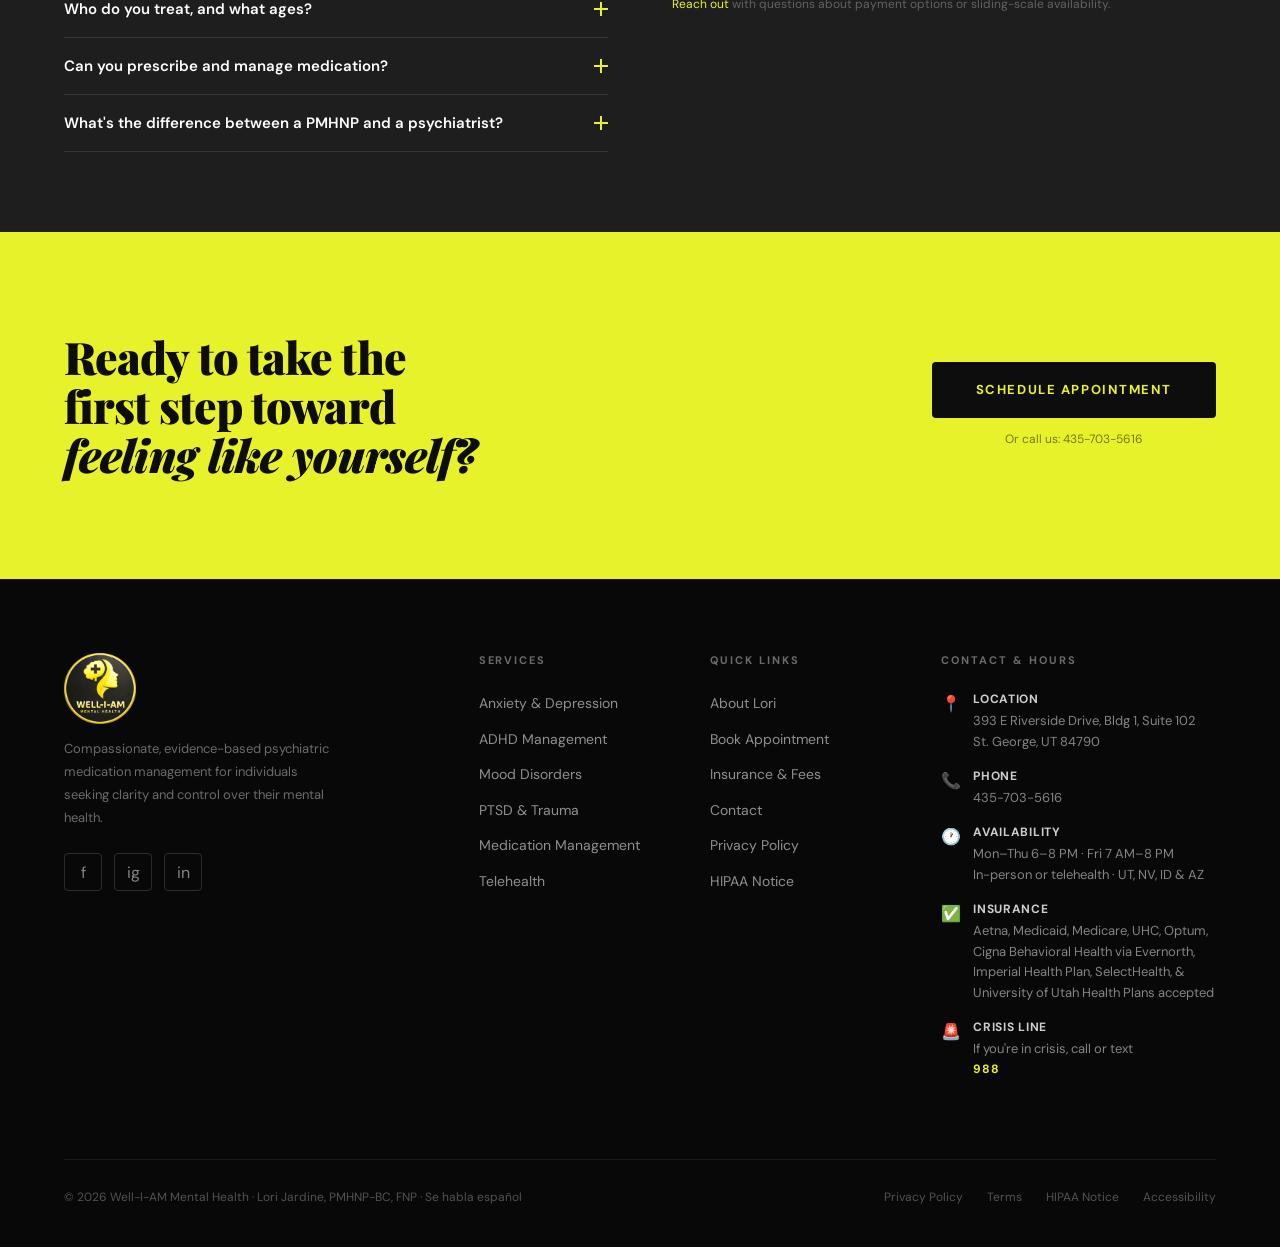
==== commit dc6ce66b: "Remove unverified "coming soon" future-state licensure claim The "licensure coming soon in Californi" ====
--- a/index.html
+++ b/index.html
@@ -117,7 +117,7 @@
       "name": "Do you offer telehealth?",
       "acceptedAnswer": {
         "@type": "Answer",
-        "text": "Yes. Telehealth appointments are available across Utah, Nevada, Idaho, and Arizona through secure, HIPAA-compliant video, with licensure expanding to California, Montana, and Washington. In-person visits are available weekday evenings and on Fridays at our St. George office."
+        "text": "Yes. Telehealth appointments are available across Utah, Nevada, Idaho, and Arizona through secure, HIPAA-compliant video. In-person visits are available weekday evenings and on Fridays at our St. George office."
       }
     },
     {
@@ -1508,7 +1508,6 @@
       <div class="state-tile"><span class="state-abbr">ID</span><span class="state-name">Idaho</span><span class="state-mode">Telehealth</span></div>
       <div class="state-tile"><span class="state-abbr">AZ</span><span class="state-name">Arizona</span><span class="state-mode">Telehealth</span></div>
     </div>
-    <p class="states-soon">Licensure coming soon in <strong>California</strong>, <strong>Montana</strong> &amp; <strong>Washington</strong></p>
   </div>
 </section>
 
@@ -1573,7 +1572,7 @@
     <div class="service-card">
       <div class="service-icon"><svg viewBox="0 0 24 24"><rect x="2" y="3" width="20" height="14" rx="2"/><line x1="8" y1="21" x2="16" y2="21"/><line x1="12" y1="17" x2="12" y2="21"/></svg></div>
       <h3 class="service-title">Telehealth Visits</h3>
-      <p class="service-desc">Secure, convenient video appointments available across Utah, Nevada, Idaho, and Arizona — and expanding soon to California, Montana, and Washington. No commute, no waiting rooms. Same quality care from the comfort of home.</p>
+      <p class="service-desc">Secure, convenient video appointments available across Utah, Nevada, Idaho, and Arizona. No commute, no waiting rooms. Same quality care from the comfort of home.</p>
       <a href="appointments" class="service-link">Book now</a>
     </div>
   </div>
@@ -1623,7 +1622,7 @@
       <div class="cred-item"><span class="cred-dot"></span> Family Nurse Practitioner (FNP)</div>
       <div class="cred-item"><span class="cred-dot"></span> Youth Specialist — Ages 12–17</div>
       <div class="cred-item"><span class="cred-dot"></span> 7 years correctional nursing experience</div>
-      <div class="cred-item"><span class="cred-dot"></span> Licensed in Utah, Nevada, Idaho &amp; Arizona · Expanding to CA, MT, WA</div>
+      <div class="cred-item"><span class="cred-dot"></span> Licensed in Utah, Nevada, Idaho &amp; Arizona</div>
       <div class="cred-item"><span class="cred-dot"></span> Bilingual — English &amp; Spanish</div>
     </div>
     <a href="appointments" class="btn-primary">Learn More About Lori</a>
@@ -1744,7 +1743,7 @@
       </div>
       <div class="faq-item">
         <button class="faq-q" id="faq-q3" aria-controls="faq-a3" aria-expanded="false"><span>Do you offer telehealth?</span><span class="faq-toggle" aria-hidden="true"></span></button>
-        <div class="faq-a" id="faq-a3" role="region" aria-labelledby="faq-q3">Yes. Telehealth appointments are available across Utah, Nevada, Idaho, and Arizona through secure, HIPAA-compliant video, with licensure expanding to California, Montana, and Washington. In-person visits are available weekday evenings and on Fridays at our St. George office.</div>
+        <div class="faq-a" id="faq-a3" role="region" aria-labelledby="faq-q3">Yes. Telehealth appointments are available across Utah, Nevada, Idaho, and Arizona through secure, HIPAA-compliant video. In-person visits are available weekday evenings and on Fridays at our St. George office.</div>
       </div>
       <div class="faq-item">
         <button class="faq-q" id="faq-q4" aria-controls="faq-a4" aria-expanded="false"><span>What happens at my first visit?</span><span class="faq-toggle" aria-hidden="true"></span></button>
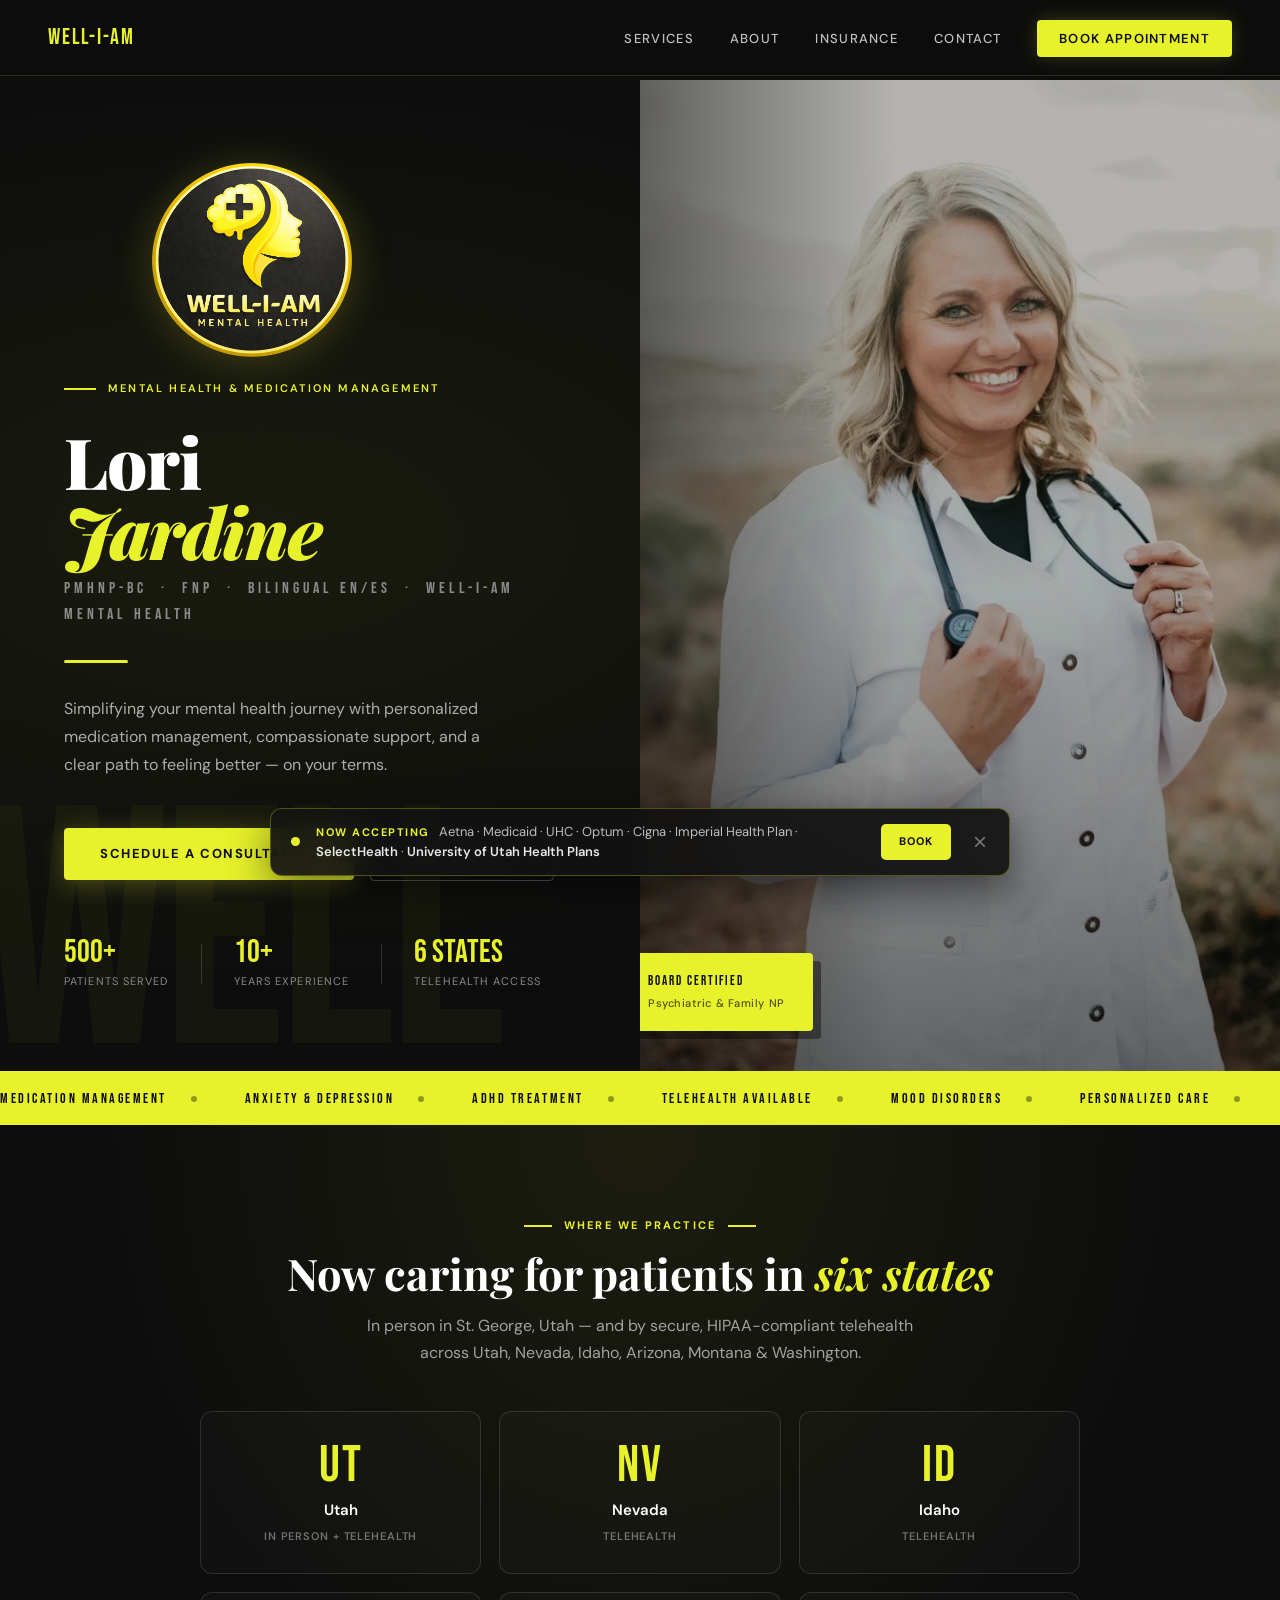
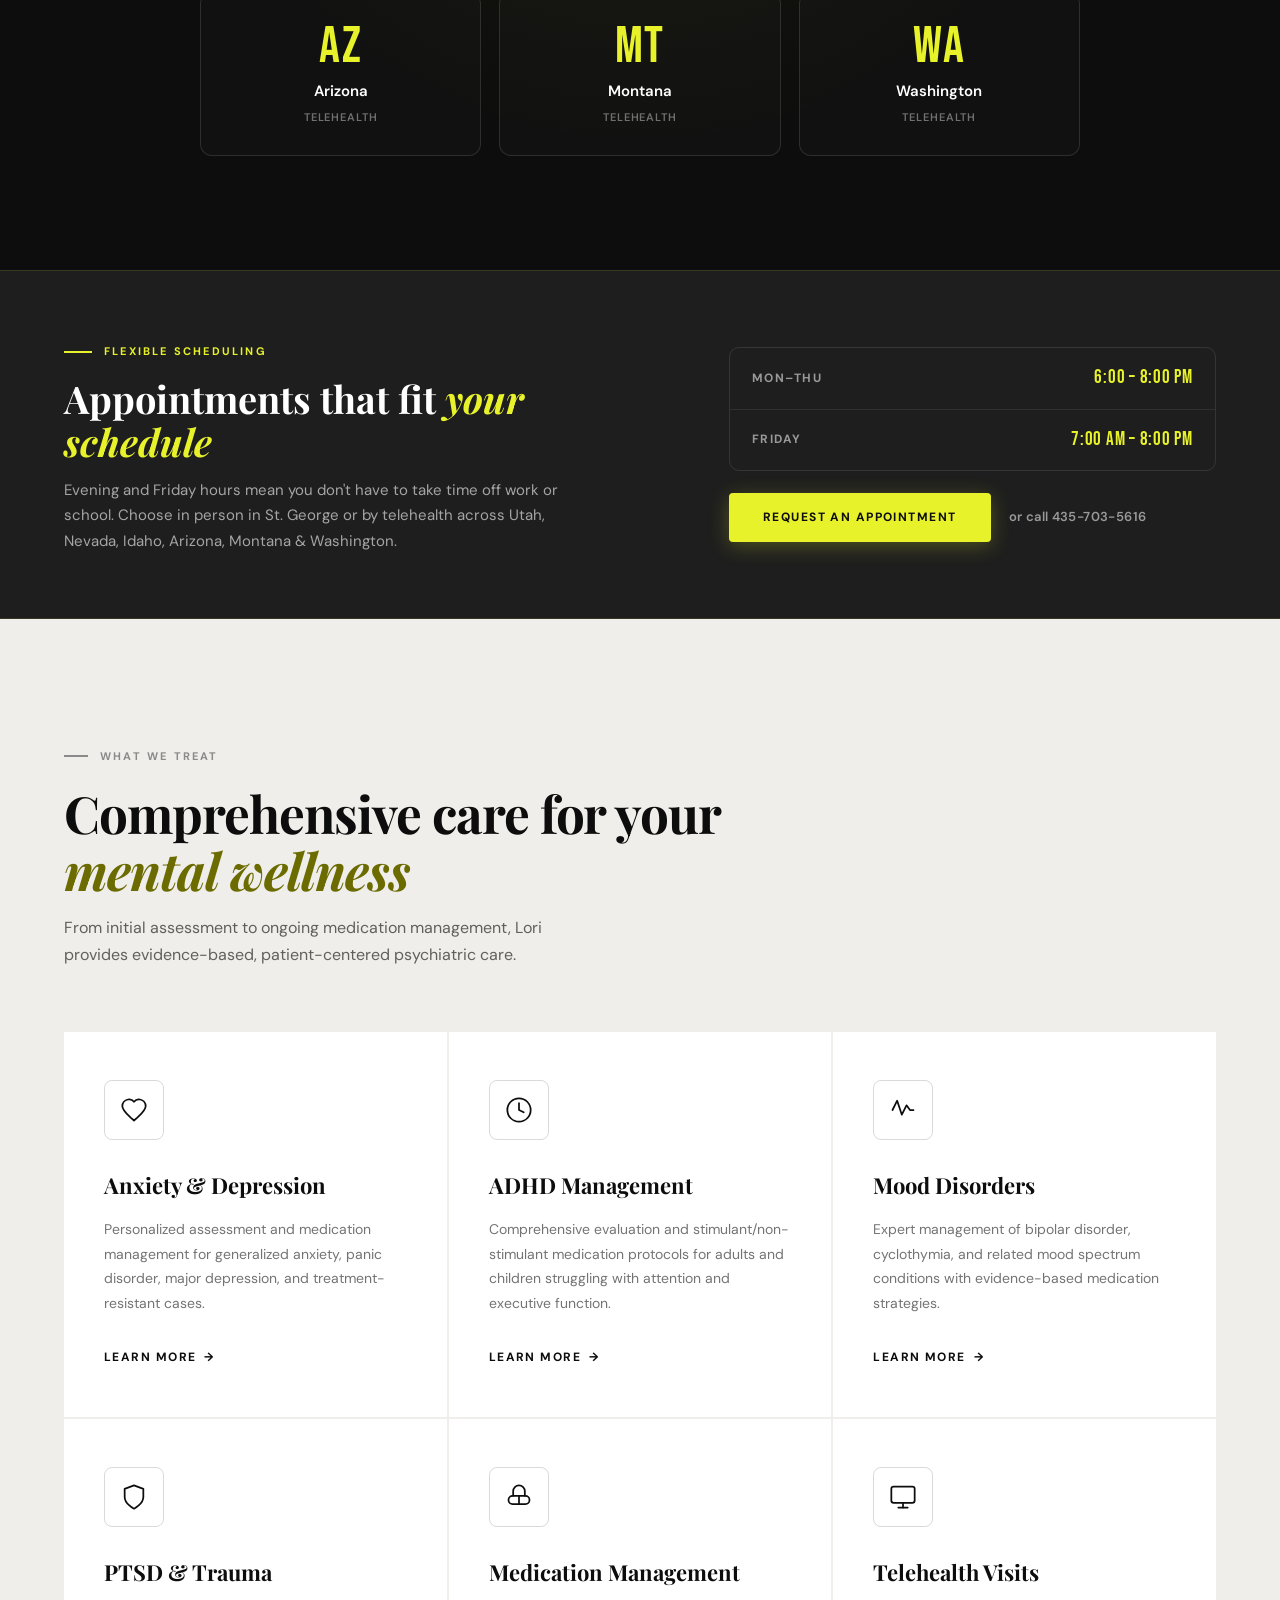
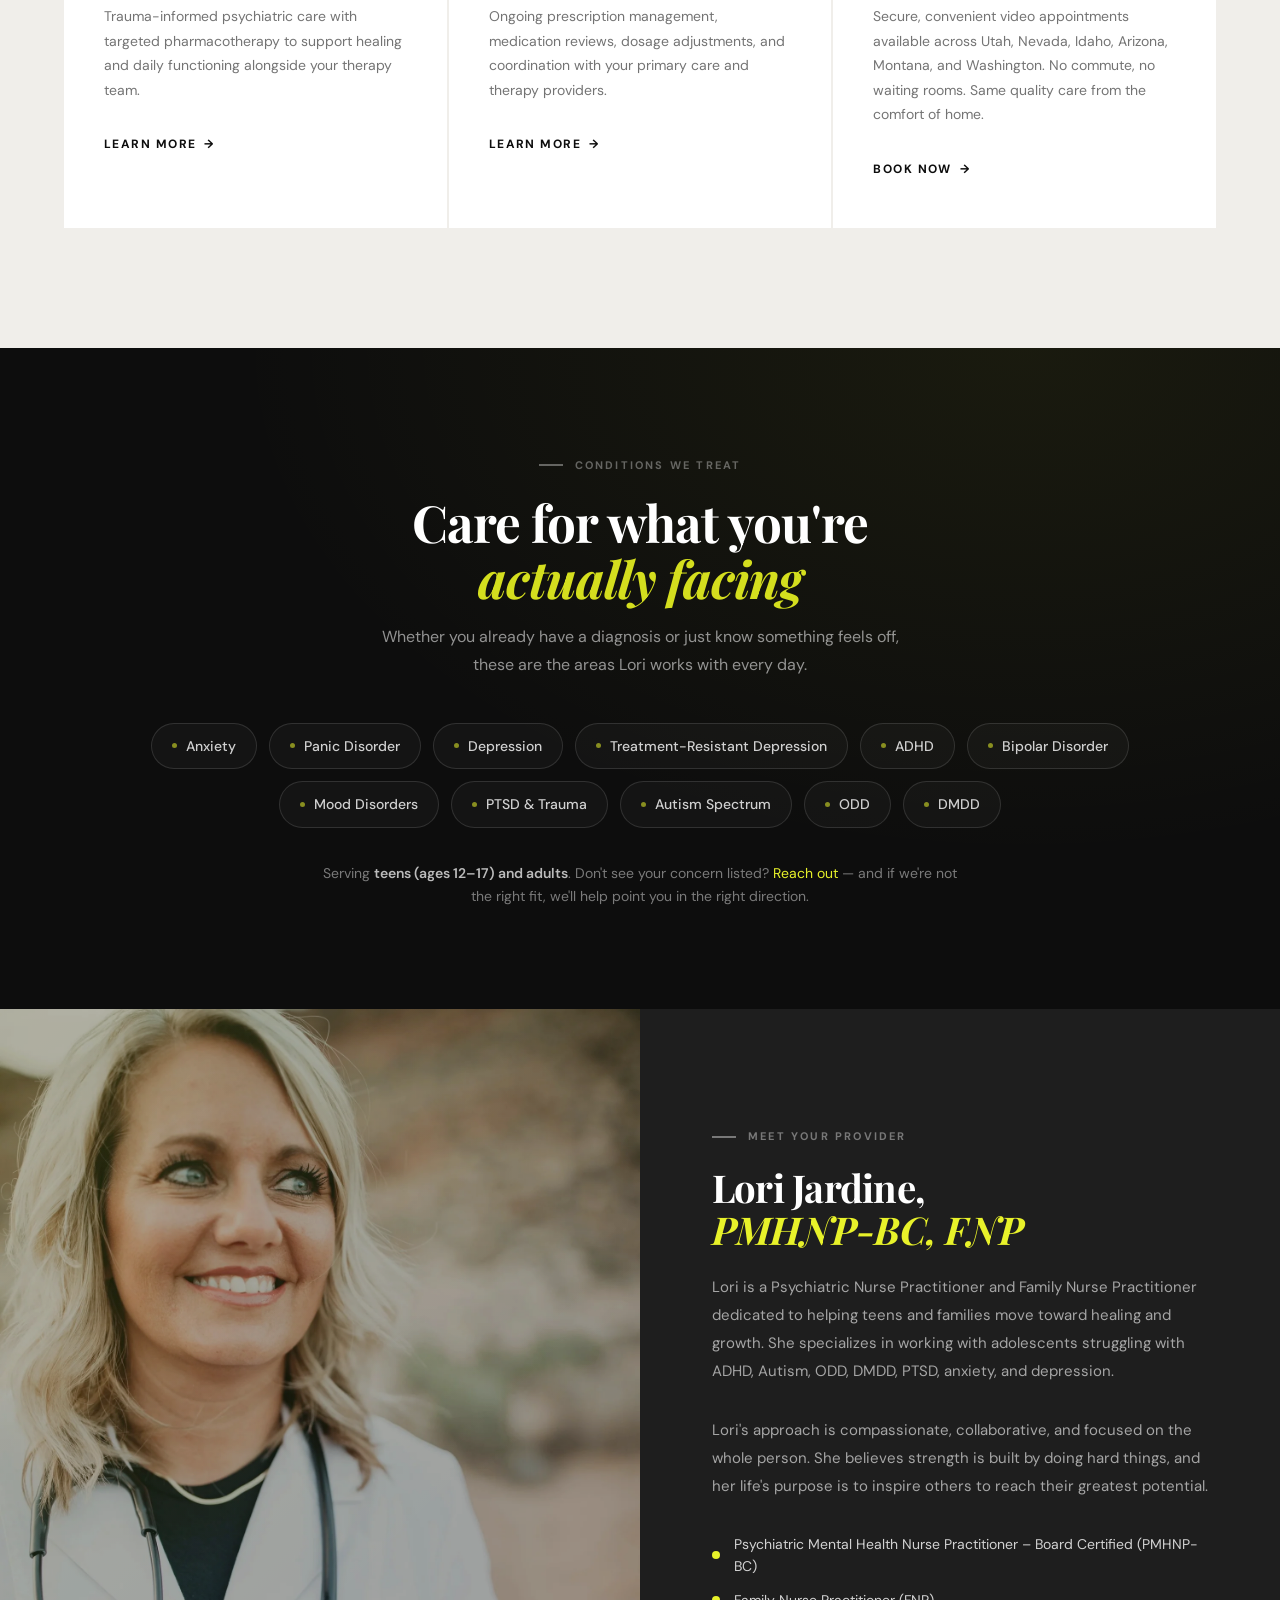
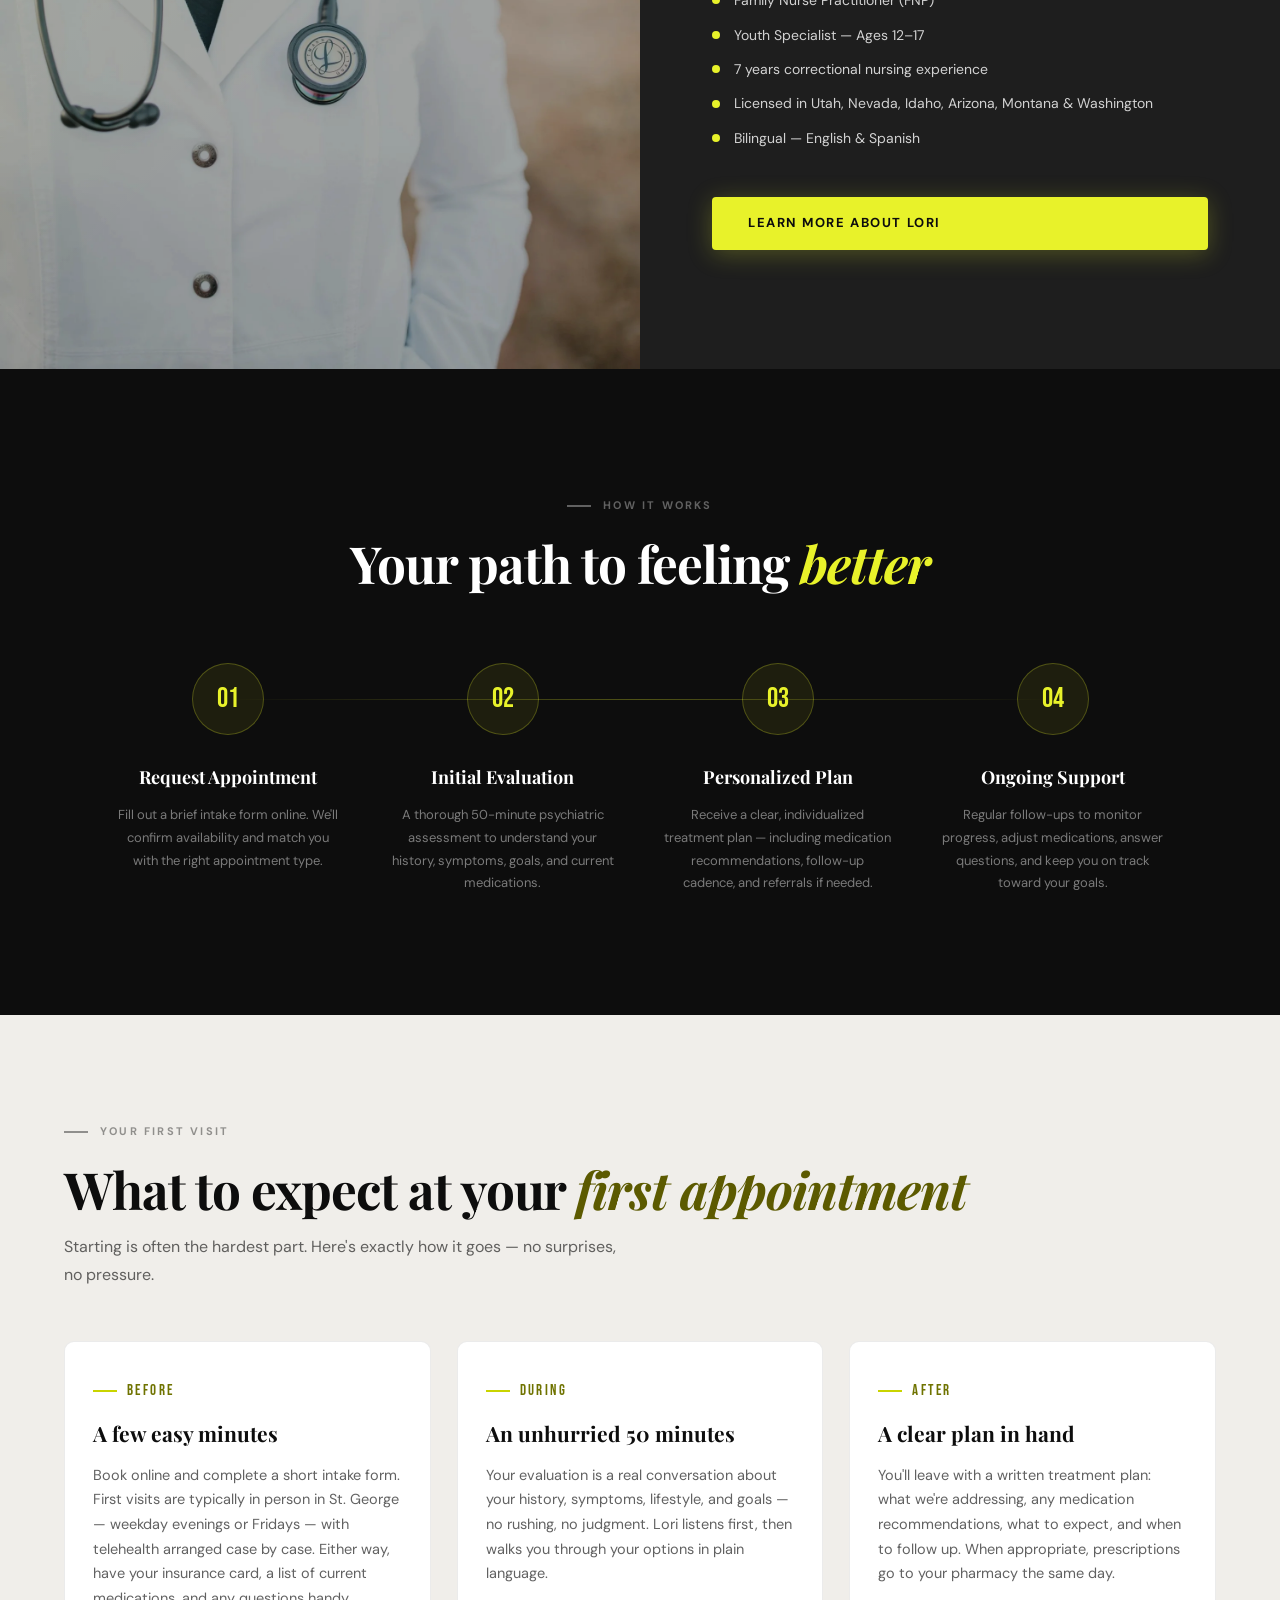
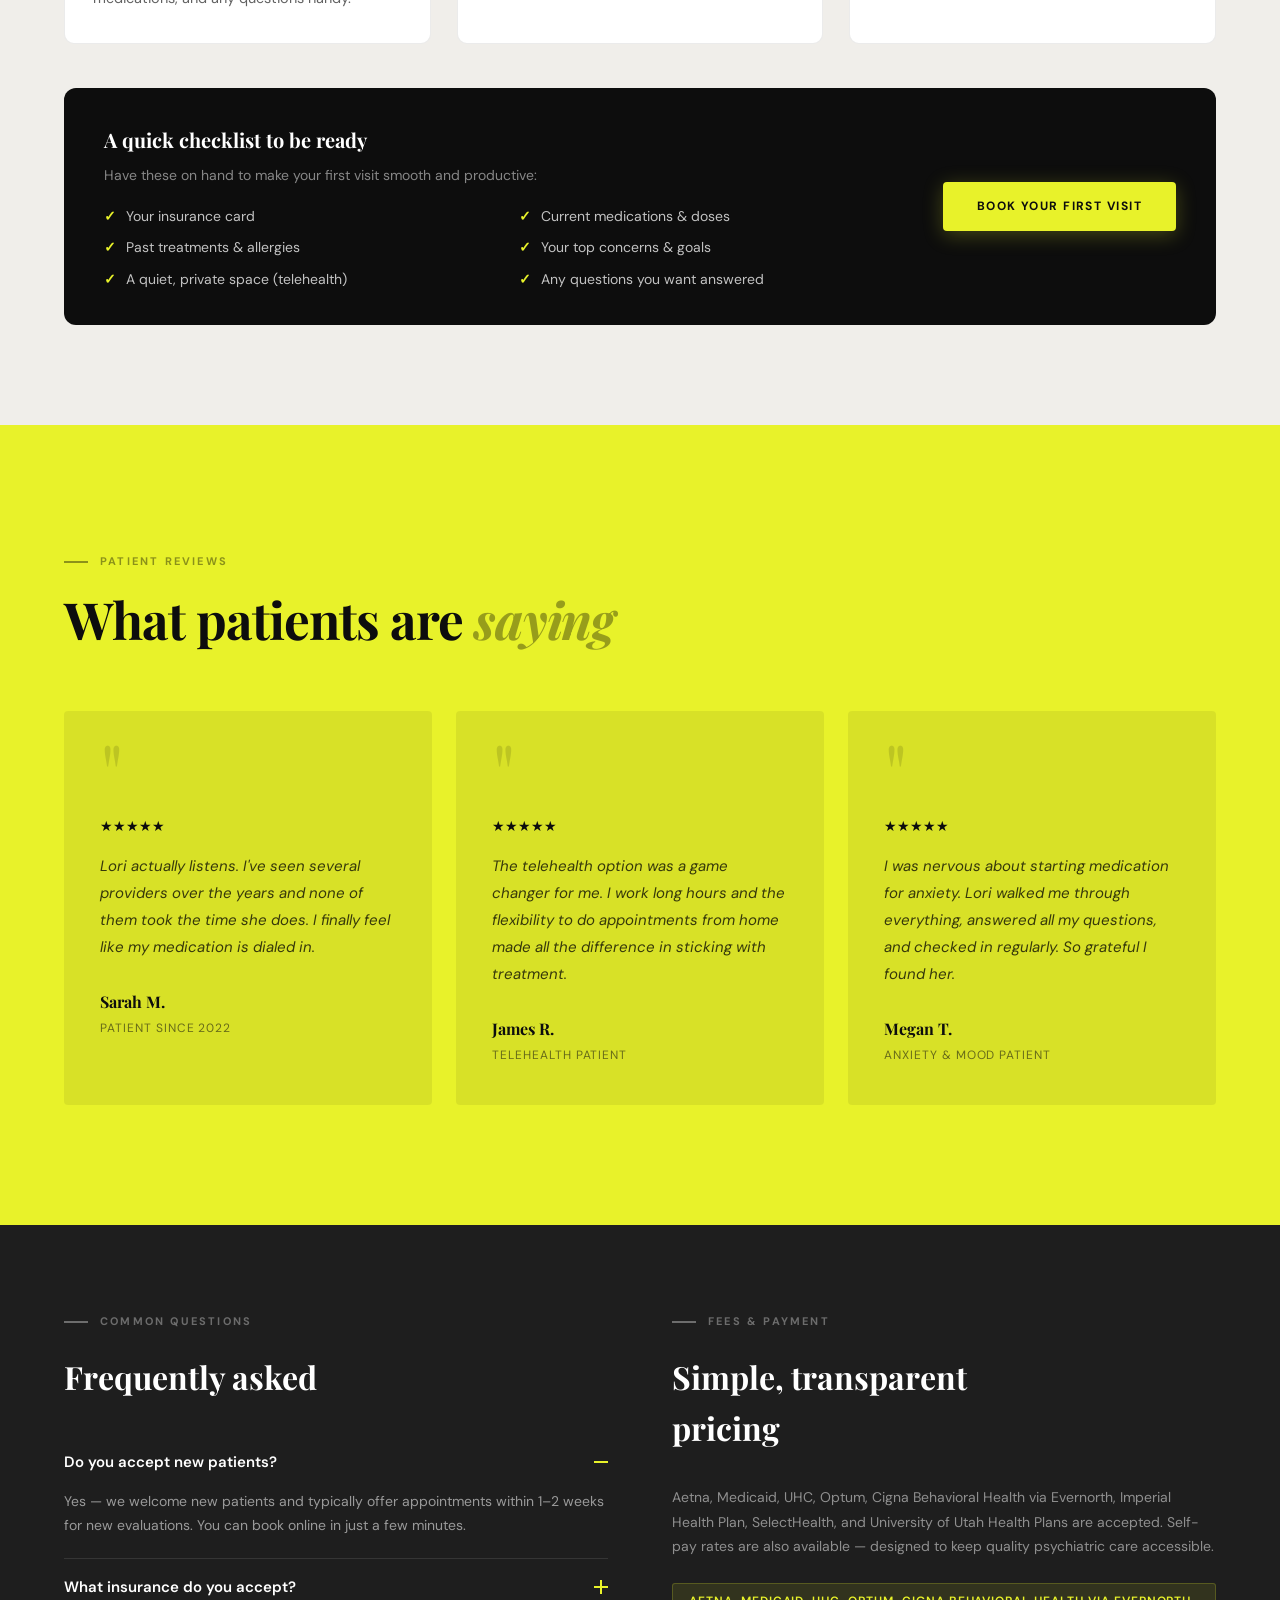
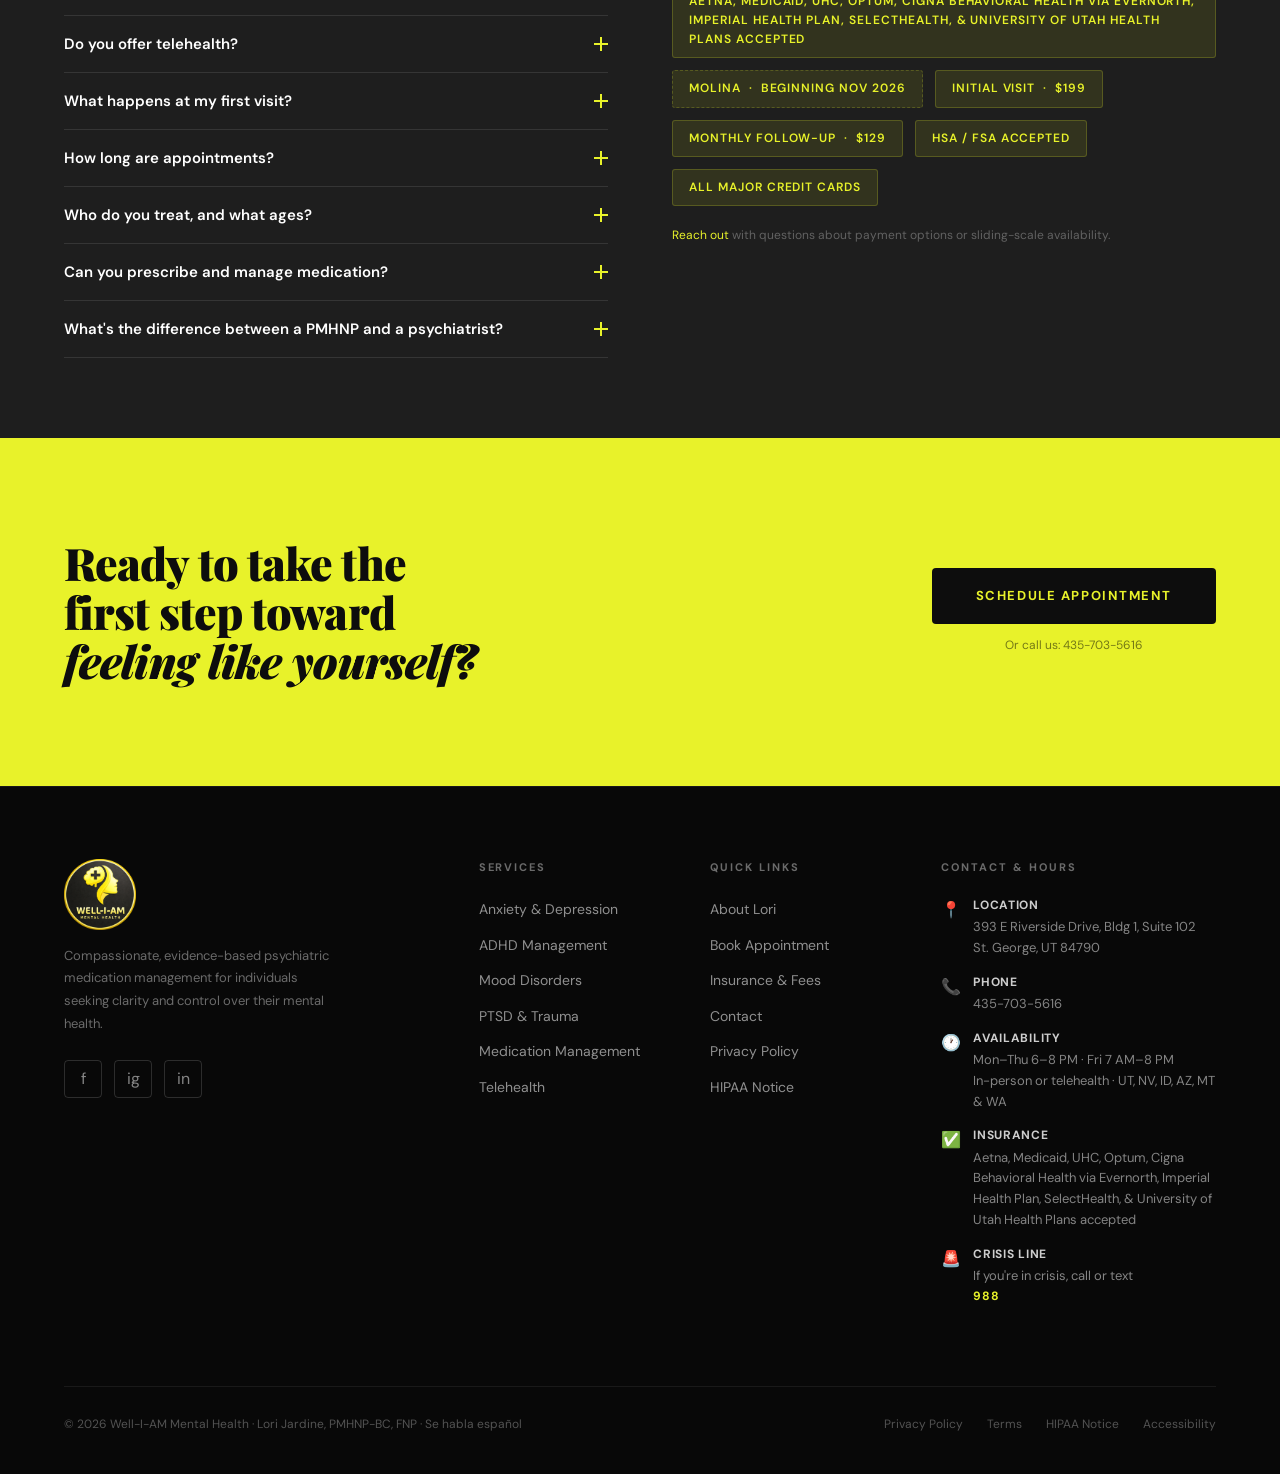
==== commit 020bd2a7: "Pricing update, add Montana & Washington, drop Medicare, Molina Nov 2026 Per provider updates: 1. Ca" ====
--- a/index.html
+++ b/index.html
@@ -6,7 +6,7 @@
 <link rel="icon" type="image/svg+xml" href="/favicon.svg">
 <link rel="shortcut icon" href="/favicon.svg">
 <title>Psychiatric Medication Management | Lori Jardine, PMHNP-BC | St. George, Utah</title>
-<meta name="description" content="Well-I-AM Mental Health — Lori Jardine, PMHNP-BC provides psychiatric medication management for teens (ages 12–17) and adults in St. George, Utah. Evening and Friday appointments — Mon–Thu 6–8 PM and Fridays 7 AM–8 PM — in person at 393 E Riverside Drive, Bldg 1, Suite 102, St. George, or by telehealth in Utah, Nevada, Idaho, and Arizona. Aetna, Medicaid, Medicare, UHC, Optum, Cigna Behavioral Health via Evernorth, Imperial Health Plan, SelectHealth, and University of Utah Health Plans accepted. Bilingual English &amp; Spanish.">
+<meta name="description" content="Well-I-AM Mental Health — Lori Jardine, PMHNP-BC provides psychiatric medication management for teens (ages 12–17) and adults in St. George, Utah. Evening and Friday appointments — Mon–Thu 6–8 PM and Fridays 7 AM–8 PM — in person at 393 E Riverside Drive, Bldg 1, Suite 102, St. George, or by telehealth in Utah, Nevada, Idaho, Arizona, Montana, and Washington. Aetna, Medicaid, UHC, Optum, Cigna Behavioral Health via Evernorth, Imperial Health Plan, SelectHealth, and University of Utah Health Plans accepted. Bilingual English &amp; Spanish.">
 <meta name="keywords" content="psychiatric nurse practitioner St George Utah, PMHNP St George UT, mental health medication management Utah, teen psychiatry Utah, adolescent mental health St George, ADHD treatment Utah, depression medication Utah, anxiety treatment Utah, telehealth psychiatry Utah, Lori Jardine PMHNP, se habla español psiquiatra Utah, salud mental español Utah, psiquiatría telehealth Utah español">
 <meta name="robots" content="index, follow">
 <meta name="author" content="Lori Jardine, PMHNP-BC, FNP">
@@ -16,13 +16,13 @@
 <meta property="og:type" content="website">
 <meta property="og:url" content="https://well-i-am.net/">
 <meta property="og:title" content="Psychiatric Medication Management | Lori Jardine, PMHNP-BC | St. George, Utah">
-<meta property="og:description" content="Compassionate psychiatric medication management for teens and adults in St. George, Utah. Evening & Friday appointments, in person in St. George or telehealth in Utah, Nevada, Idaho, and Arizona. Aetna, Medicaid, Medicare, UHC, Optum, Cigna Behavioral Health via Evernorth, Imperial Health Plan, SelectHealth, and University of Utah Health Plans accepted. Bilingual English &amp; Spanish.">
+<meta property="og:description" content="Compassionate psychiatric medication management for teens and adults in St. George, Utah. Evening & Friday appointments, in person in St. George or telehealth in Utah, Nevada, Idaho, Arizona, Montana, and Washington. Aetna, Medicaid, UHC, Optum, Cigna Behavioral Health via Evernorth, Imperial Health Plan, SelectHealth, and University of Utah Health Plans accepted. Bilingual English &amp; Spanish.">
 <meta property="og:image" content="https://well-i-am.net/images/logo.png">
 <meta property="og:site_name" content="Well-I-AM Mental Health">
 <meta property="og:locale" content="en_US">
 <meta name="twitter:card" content="summary">
 <meta name="twitter:title" content="Psychiatric Medication Management | Lori Jardine, PMHNP-BC | St. George, UT">
-<meta name="twitter:description" content="Compassionate psychiatric medication management for teens and adults in St. George, Utah. Evening & Friday appointments, in person in St. George or telehealth in Utah, Nevada, Idaho, and Arizona.">
+<meta name="twitter:description" content="Compassionate psychiatric medication management for teens and adults in St. George, Utah. Evening & Friday appointments, in person in St. George or telehealth in Utah, Nevada, Idaho, Arizona, Montana, and Washington.">
 <meta name="twitter:image" content="https://well-i-am.net/images/logo.png">
 <script type="application/ld+json">
 {
@@ -32,9 +32,9 @@
   "url": "https://well-i-am.net",
   "logo": "https://well-i-am.net/images/logo.png",
   "image": "https://well-i-am.net/images/logo.png",
-  "description": "Psychiatric medication management for teens (ages 12–17) and adults in St. George, Utah. Evening and Friday appointments, in person in St. George or by telehealth in Utah, Nevada, Idaho, and Arizona.",
+  "description": "Psychiatric medication management for teens (ages 12–17) and adults in St. George, Utah. Evening and Friday appointments, in person in St. George or by telehealth in Utah, Nevada, Idaho, Arizona, Montana, and Washington.",
   "telephone": "+14357035616",
-  "areaServed": ["Utah", "Nevada", "Idaho", "Arizona"],
+  "areaServed": ["Utah", "Nevada", "Idaho", "Arizona", "Montana", "Washington"],
   "email": "lori.jardine@well-i-am.net",
   "address": {
     "@type": "PostalAddress",
@@ -55,17 +55,17 @@
       "dayOfWeek": ["Monday", "Tuesday", "Wednesday", "Thursday"],
       "opens": "18:00",
       "closes": "20:00",
-      "description": "Evening appointments in person (St. George) or via telehealth in Utah, Nevada, Idaho, and Arizona"
+      "description": "Evening appointments in person (St. George) or via telehealth in Utah, Nevada, Idaho, Arizona, Montana, and Washington"
     },
     {
       "@type": "OpeningHoursSpecification",
       "dayOfWeek": ["Friday"],
       "opens": "07:00",
       "closes": "20:00",
-      "description": "In person (St. George) or via telehealth in Utah, Nevada, Idaho, and Arizona"
+      "description": "In person (St. George) or via telehealth in Utah, Nevada, Idaho, Arizona, Montana, and Washington"
     }
   ],
-  "priceRange": "$80\u2013$120",
+  "priceRange": "$129\u2013$199",
   "medicalSpecialty": "Psychiatry",
   "availableService": [
     "Psychiatric Medication Management",
@@ -84,7 +84,7 @@
     "hasCredential": ["PMHNP-BC","FNP"],
     "knowsLanguage": ["English", "Spanish"]
   },
-  "paymentAccepted": "Aetna, Medicaid, Medicare, UHC, Optum, Cigna Behavioral Health via Evernorth, Imperial Health Plan, SelectHealth, University of Utah Health Plans, Credit Card, HSA, FSA",
+  "paymentAccepted": "Aetna, Medicaid, UHC, Optum, Cigna Behavioral Health via Evernorth, Imperial Health Plan, SelectHealth, University of Utah Health Plans, Credit Card, HSA, FSA",
   "currenciesAccepted": "USD",
   "sameAs": [
     "https://share.google/ROMr4bQFuD8dqO9qZ"
@@ -109,7 +109,7 @@
       "name": "What insurance do you accept?",
       "acceptedAnswer": {
         "@type": "Answer",
-        "text": "We accept Aetna, Medicaid, Medicare, UHC, Optum, Cigna Behavioral Health via Evernorth, Imperial Health Plan, SelectHealth, and University of Utah Health Plans. Self-pay rates are also available ($120 initial, $80 follow-up), and we take HSA/FSA and all major credit cards. Don't see your plan? Reach out and we'll help verify your benefits before your visit."
+        "text": "We accept Aetna, Medicaid, UHC, Optum, Cigna Behavioral Health via Evernorth, Imperial Health Plan, SelectHealth, and University of Utah Health Plans. Self-pay rates are also available ($199 initial, $129 follow-up), and we take HSA/FSA and all major credit cards. Beginning November 2026, we'll also accept Molina. Don't see your plan? Reach out and we'll help verify your benefits before your visit."
       }
     },
     {
@@ -117,7 +117,7 @@
       "name": "Do you offer telehealth?",
       "acceptedAnswer": {
         "@type": "Answer",
-        "text": "Yes. Telehealth appointments are available across Utah, Nevada, Idaho, and Arizona through secure, HIPAA-compliant video. In-person visits are available weekday evenings and on Fridays at our St. George office."
+        "text": "Yes. Telehealth appointments are available across Utah, Nevada, Idaho, Arizona, Montana, and Washington through secure, HIPAA-compliant video. In-person visits are available weekday evenings and on Fridays at our St. George office."
       }
     },
     {
@@ -1227,7 +1227,7 @@
   .states-title { font-family: var(--serif); font-size: clamp(28px, 3.4vw, 44px); font-weight: 700; line-height: 1.1; color: var(--white); margin-bottom: 14px; }
   .states-title em { font-style: italic; color: var(--yellow); }
   .states-sub { font-size: 16px; line-height: 1.7; color: rgba(255,255,255,0.6); max-width: 580px; margin: 0 auto 44px; }
-  .states-grid { display: grid; grid-template-columns: repeat(4, 1fr); gap: 18px; margin-bottom: 30px; }
+  .states-grid { display: grid; grid-template-columns: repeat(3, 1fr); gap: 18px; max-width: 880px; margin: 0 auto 30px; }
   .state-tile { display: flex; flex-direction: column; align-items: center; gap: 6px; padding: 28px 16px; border: 1px solid rgba(255,255,255,0.12); border-radius: 12px; background: rgba(255,255,255,0.02); transition: transform 0.25s, border-color 0.25s, background 0.25s; }
   .state-tile:hover { border-color: rgba(232,242,42,0.5); background: rgba(232,242,42,0.05); transform: translateY(-3px); }
   .state-abbr { font-family: var(--display); font-size: 52px; line-height: 1; letter-spacing: 0.03em; color: var(--yellow); }
@@ -1458,7 +1458,7 @@
       </div>
       <div class="trust-sep"></div>
       <div class="trust-item">
-        <span class="trust-num">4 States</span>
+        <span class="trust-num">6 States</span>
         <span class="trust-label">Telehealth Access</span>
       </div>
     </div>
@@ -1500,13 +1500,15 @@
 <section class="states-band" id="states">
   <div class="states-inner">
     <span class="states-eyebrow">Where We Practice</span>
-    <h2 class="states-title">Now caring for patients in <em>four states</em></h2>
-    <p class="states-sub">In person in St. George, Utah — and by secure, HIPAA-compliant telehealth across Utah, Nevada, Idaho &amp; Arizona.</p>
+    <h2 class="states-title">Now caring for patients in <em>six states</em></h2>
+    <p class="states-sub">In person in St. George, Utah — and by secure, HIPAA-compliant telehealth across Utah, Nevada, Idaho, Arizona, Montana &amp; Washington.</p>
     <div class="states-grid">
       <div class="state-tile"><span class="state-abbr">UT</span><span class="state-name">Utah</span><span class="state-mode">In person + Telehealth</span></div>
       <div class="state-tile"><span class="state-abbr">NV</span><span class="state-name">Nevada</span><span class="state-mode">Telehealth</span></div>
       <div class="state-tile"><span class="state-abbr">ID</span><span class="state-name">Idaho</span><span class="state-mode">Telehealth</span></div>
       <div class="state-tile"><span class="state-abbr">AZ</span><span class="state-name">Arizona</span><span class="state-mode">Telehealth</span></div>
+      <div class="state-tile"><span class="state-abbr">MT</span><span class="state-name">Montana</span><span class="state-mode">Telehealth</span></div>
+      <div class="state-tile"><span class="state-abbr">WA</span><span class="state-name">Washington</span><span class="state-mode">Telehealth</span></div>
     </div>
   </div>
 </section>
@@ -1517,7 +1519,7 @@
     <div class="hours-lead">
       <span class="hours-eyebrow">Flexible Scheduling</span>
       <h2 class="hours-title">Appointments that fit <em>your schedule</em></h2>
-      <p class="hours-desc">Evening and Friday hours mean you don't have to take time off work or school. Choose in person in St. George or by telehealth across Utah, Nevada, Idaho &amp; Arizona.</p>
+      <p class="hours-desc">Evening and Friday hours mean you don't have to take time off work or school. Choose in person in St. George or by telehealth across Utah, Nevada, Idaho, Arizona, Montana &amp; Washington.</p>
     </div>
     <div class="hours-detail">
       <div class="hours-rows">
@@ -1572,7 +1574,7 @@
     <div class="service-card">
       <div class="service-icon"><svg viewBox="0 0 24 24"><rect x="2" y="3" width="20" height="14" rx="2"/><line x1="8" y1="21" x2="16" y2="21"/><line x1="12" y1="17" x2="12" y2="21"/></svg></div>
       <h3 class="service-title">Telehealth Visits</h3>
-      <p class="service-desc">Secure, convenient video appointments available across Utah, Nevada, Idaho, and Arizona. No commute, no waiting rooms. Same quality care from the comfort of home.</p>
+      <p class="service-desc">Secure, convenient video appointments available across Utah, Nevada, Idaho, Arizona, Montana, and Washington. No commute, no waiting rooms. Same quality care from the comfort of home.</p>
       <a href="appointments" class="service-link">Book now</a>
     </div>
   </div>
@@ -1622,7 +1624,7 @@
       <div class="cred-item"><span class="cred-dot"></span> Family Nurse Practitioner (FNP)</div>
       <div class="cred-item"><span class="cred-dot"></span> Youth Specialist — Ages 12–17</div>
       <div class="cred-item"><span class="cred-dot"></span> 7 years correctional nursing experience</div>
-      <div class="cred-item"><span class="cred-dot"></span> Licensed in Utah, Nevada, Idaho &amp; Arizona</div>
+      <div class="cred-item"><span class="cred-dot"></span> Licensed in Utah, Nevada, Idaho, Arizona, Montana &amp; Washington</div>
       <div class="cred-item"><span class="cred-dot"></span> Bilingual — English &amp; Spanish</div>
     </div>
     <a href="appointments" class="btn-primary">Learn More About Lori</a>
@@ -1739,11 +1741,11 @@
       </div>
       <div class="faq-item">
         <button class="faq-q" id="faq-q2" aria-controls="faq-a2" aria-expanded="false"><span>What insurance do you accept?</span><span class="faq-toggle" aria-hidden="true"></span></button>
-        <div class="faq-a" id="faq-a2" role="region" aria-labelledby="faq-q2">We accept Aetna, Medicaid, Medicare, UHC, Optum, Cigna Behavioral Health via Evernorth, Imperial Health Plan, SelectHealth, and University of Utah Health Plans. Self-pay rates are also available ($120 initial, $80 follow-up), and we take HSA/FSA and all major credit cards. Don't see your plan? Reach out and we'll help verify your benefits before your visit.</div>
+        <div class="faq-a" id="faq-a2" role="region" aria-labelledby="faq-q2">We accept Aetna, Medicaid, UHC, Optum, Cigna Behavioral Health via Evernorth, Imperial Health Plan, SelectHealth, and University of Utah Health Plans. Self-pay rates are also available ($199 initial, $129 follow-up), and we take HSA/FSA and all major credit cards. Beginning November 2026, we'll also accept Molina. Don't see your plan? Reach out and we'll help verify your benefits before your visit.</div>
       </div>
       <div class="faq-item">
         <button class="faq-q" id="faq-q3" aria-controls="faq-a3" aria-expanded="false"><span>Do you offer telehealth?</span><span class="faq-toggle" aria-hidden="true"></span></button>
-        <div class="faq-a" id="faq-a3" role="region" aria-labelledby="faq-q3">Yes. Telehealth appointments are available across Utah, Nevada, Idaho, and Arizona through secure, HIPAA-compliant video. In-person visits are available weekday evenings and on Fridays at our St. George office.</div>
+        <div class="faq-a" id="faq-a3" role="region" aria-labelledby="faq-q3">Yes. Telehealth appointments are available across Utah, Nevada, Idaho, Arizona, Montana, and Washington through secure, HIPAA-compliant video. In-person visits are available weekday evenings and on Fridays at our St. George office.</div>
       </div>
       <div class="faq-item">
         <button class="faq-q" id="faq-q4" aria-controls="faq-a4" aria-expanded="false"><span>What happens at my first visit?</span><span class="faq-toggle" aria-hidden="true"></span></button>
@@ -1772,12 +1774,13 @@
     <span class="section-label">Fees &amp; Payment</span>
     <h2 class="info-heading">Simple, transparent<br>pricing</h2>
     <p style="font-size:14px; color:rgba(255,255,255,0.5); line-height:1.75; margin-bottom:24px;">
-      Aetna, Medicaid, Medicare, UHC, Optum, Cigna Behavioral Health via Evernorth, Imperial Health Plan, SelectHealth, and University of Utah Health Plans are accepted. Self-pay rates are also available — designed to keep quality psychiatric care accessible.
+      Aetna, Medicaid, UHC, Optum, Cigna Behavioral Health via Evernorth, Imperial Health Plan, SelectHealth, and University of Utah Health Plans are accepted. Self-pay rates are also available — designed to keep quality psychiatric care accessible.
     </p>
     <div class="insurance-logos">
-      <span class="insurance-tag">Aetna, Medicaid, Medicare, UHC, Optum, Cigna Behavioral Health via Evernorth, Imperial Health Plan, SelectHealth, &amp; University of Utah Health Plans Accepted</span>
-      <span class="insurance-tag">Initial Visit &nbsp;&middot;&nbsp; $120</span>
-      <span class="insurance-tag">Monthly Follow-Up &nbsp;&middot;&nbsp; $80</span>
+      <span class="insurance-tag">Aetna, Medicaid, UHC, Optum, Cigna Behavioral Health via Evernorth, Imperial Health Plan, SelectHealth, &amp; University of Utah Health Plans Accepted</span>
+      <span class="insurance-tag" style="border-style:dashed;">Molina &nbsp;&middot;&nbsp; Beginning Nov 2026</span>
+      <span class="insurance-tag">Initial Visit &nbsp;&middot;&nbsp; $199</span>
+      <span class="insurance-tag">Monthly Follow-Up &nbsp;&middot;&nbsp; $129</span>
       <span class="insurance-tag">HSA / FSA Accepted</span>
       <span class="insurance-tag">All Major Credit Cards</span>
     </div>
@@ -1857,14 +1860,14 @@
         <span class="contact-icon">🕐</span>
         <div class="contact-text">
           <strong>Availability</strong>
-          Mon–Thu 6–8 PM · Fri 7 AM–8 PM<br>In-person or telehealth · UT, NV, ID &amp; AZ
+          Mon–Thu 6–8 PM · Fri 7 AM–8 PM<br>In-person or telehealth · UT, NV, ID, AZ, MT &amp; WA
         </div>
       </div>
       <div class="footer-contact-item">
         <span class="contact-icon">✅</span>
         <div class="contact-text">
           <strong>Insurance</strong>
-          Aetna, Medicaid, Medicare, UHC, Optum, Cigna Behavioral Health via Evernorth, Imperial Health Plan, SelectHealth, &amp; University of Utah Health Plans accepted
+          Aetna, Medicaid, UHC, Optum, Cigna Behavioral Health via Evernorth, Imperial Health Plan, SelectHealth, &amp; University of Utah Health Plans accepted
         </div>
       </div>
       <div class="footer-contact-item">
@@ -1910,7 +1913,7 @@
 <!-- INSURANCE ANNOUNCEMENT BANNER -->
 <div class="ins-banner" id="insBanner" role="region" aria-label="Accepted insurance notice">
   <span class="ins-banner-pulse" aria-hidden="true"></span>
-  <p class="ins-banner-text"><span class="ins-banner-label">Now Accepting</span>Aetna · Medicaid · Medicare · UHC · Optum · Cigna · Imperial Health Plan · <strong>SelectHealth</strong> · <strong>University of Utah Health Plans</strong></p>
+  <p class="ins-banner-text"><span class="ins-banner-label">Now Accepting</span>Aetna · Medicaid · UHC · Optum · Cigna · Imperial Health Plan · <strong>SelectHealth</strong> · <strong>University of Utah Health Plans</strong></p>
   <a href="appointments" class="ins-banner-cta">Book</a>
   <button class="ins-banner-close" id="insBannerClose" type="button" aria-label="Dismiss insurance notice">&times;</button>
 </div>
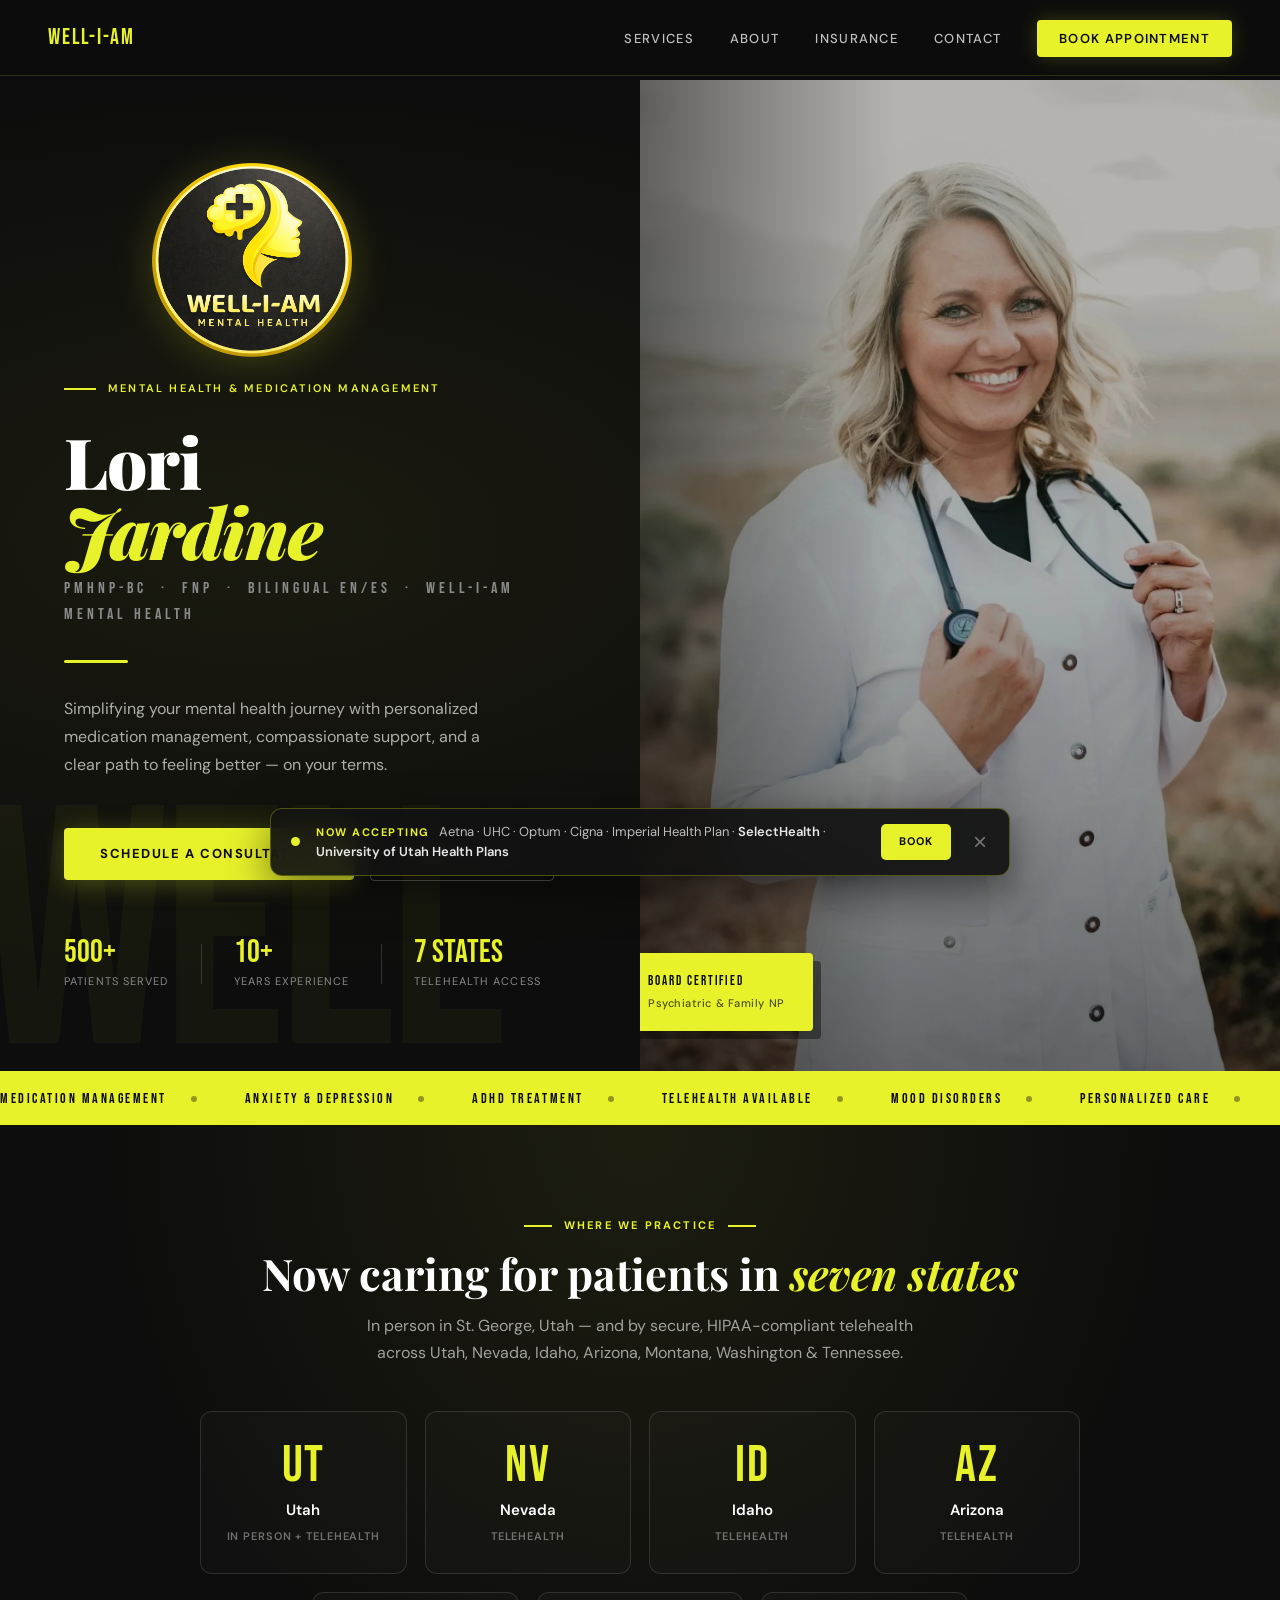
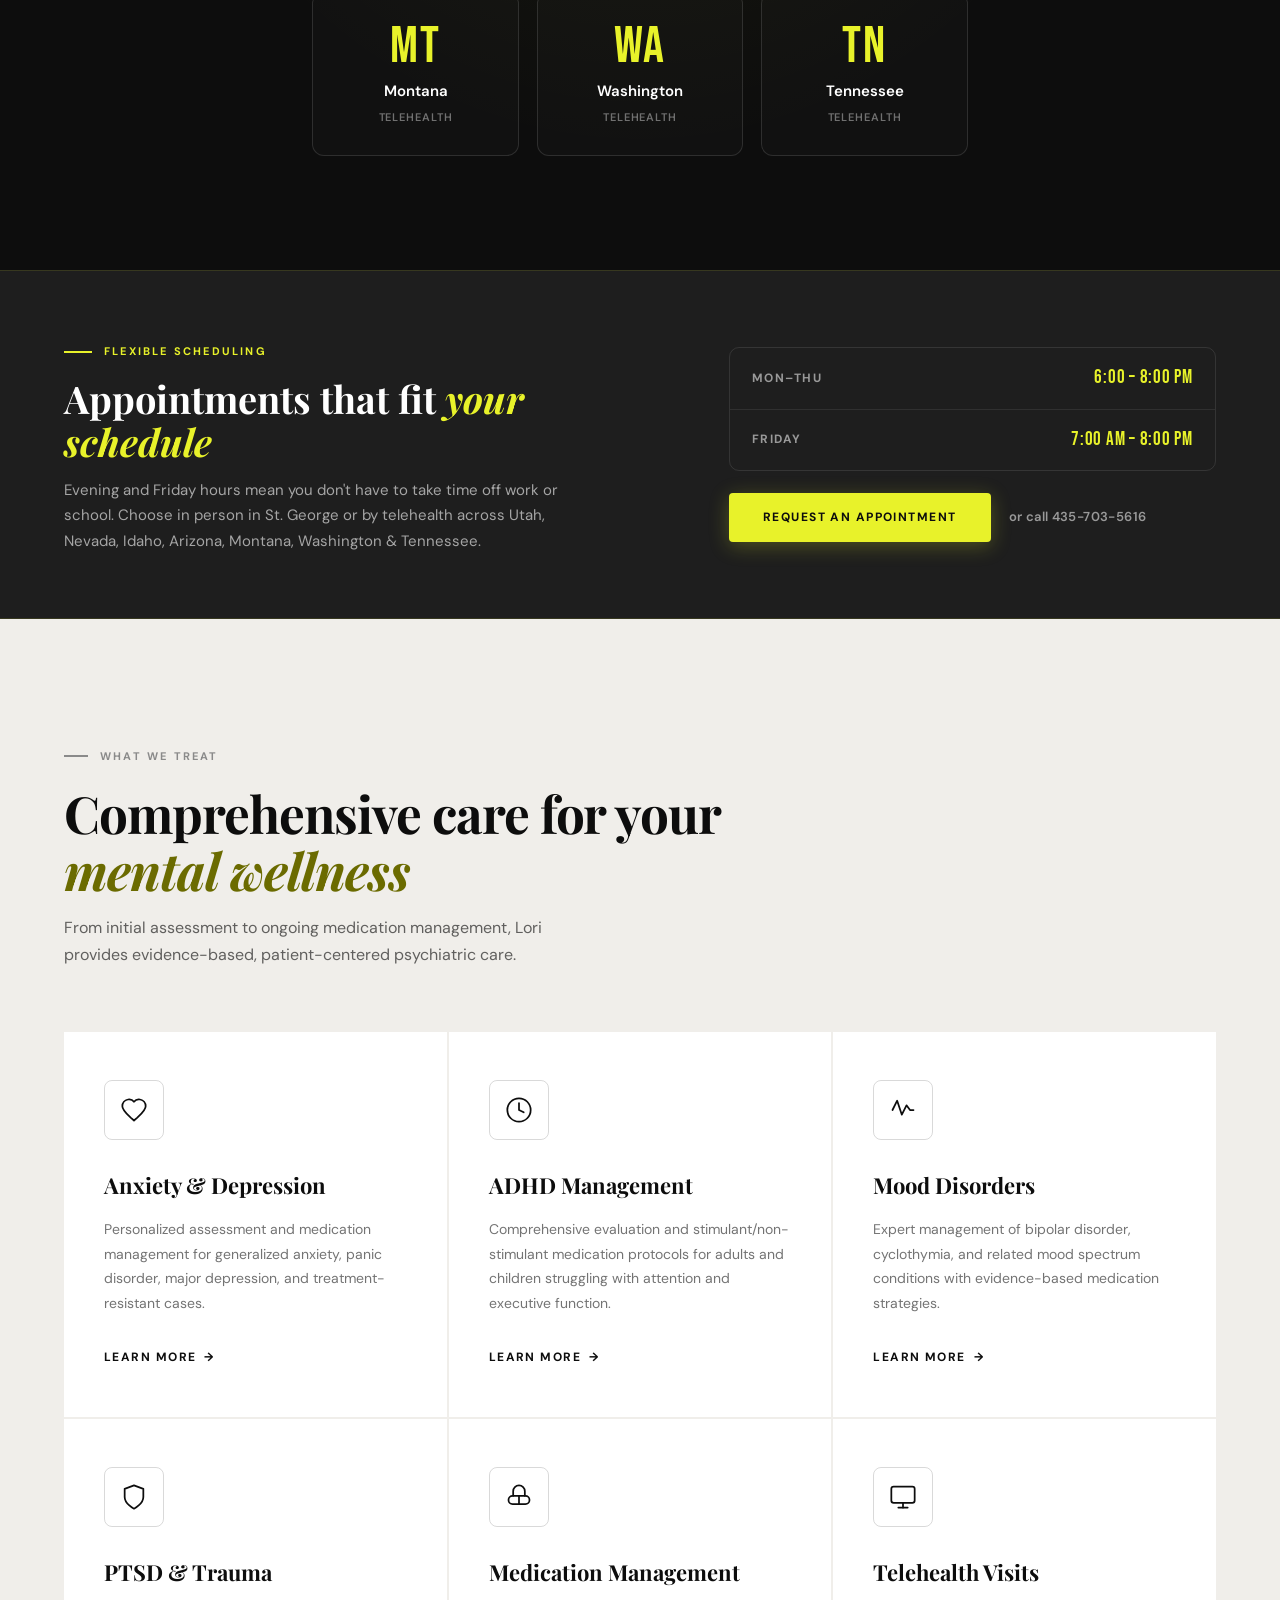
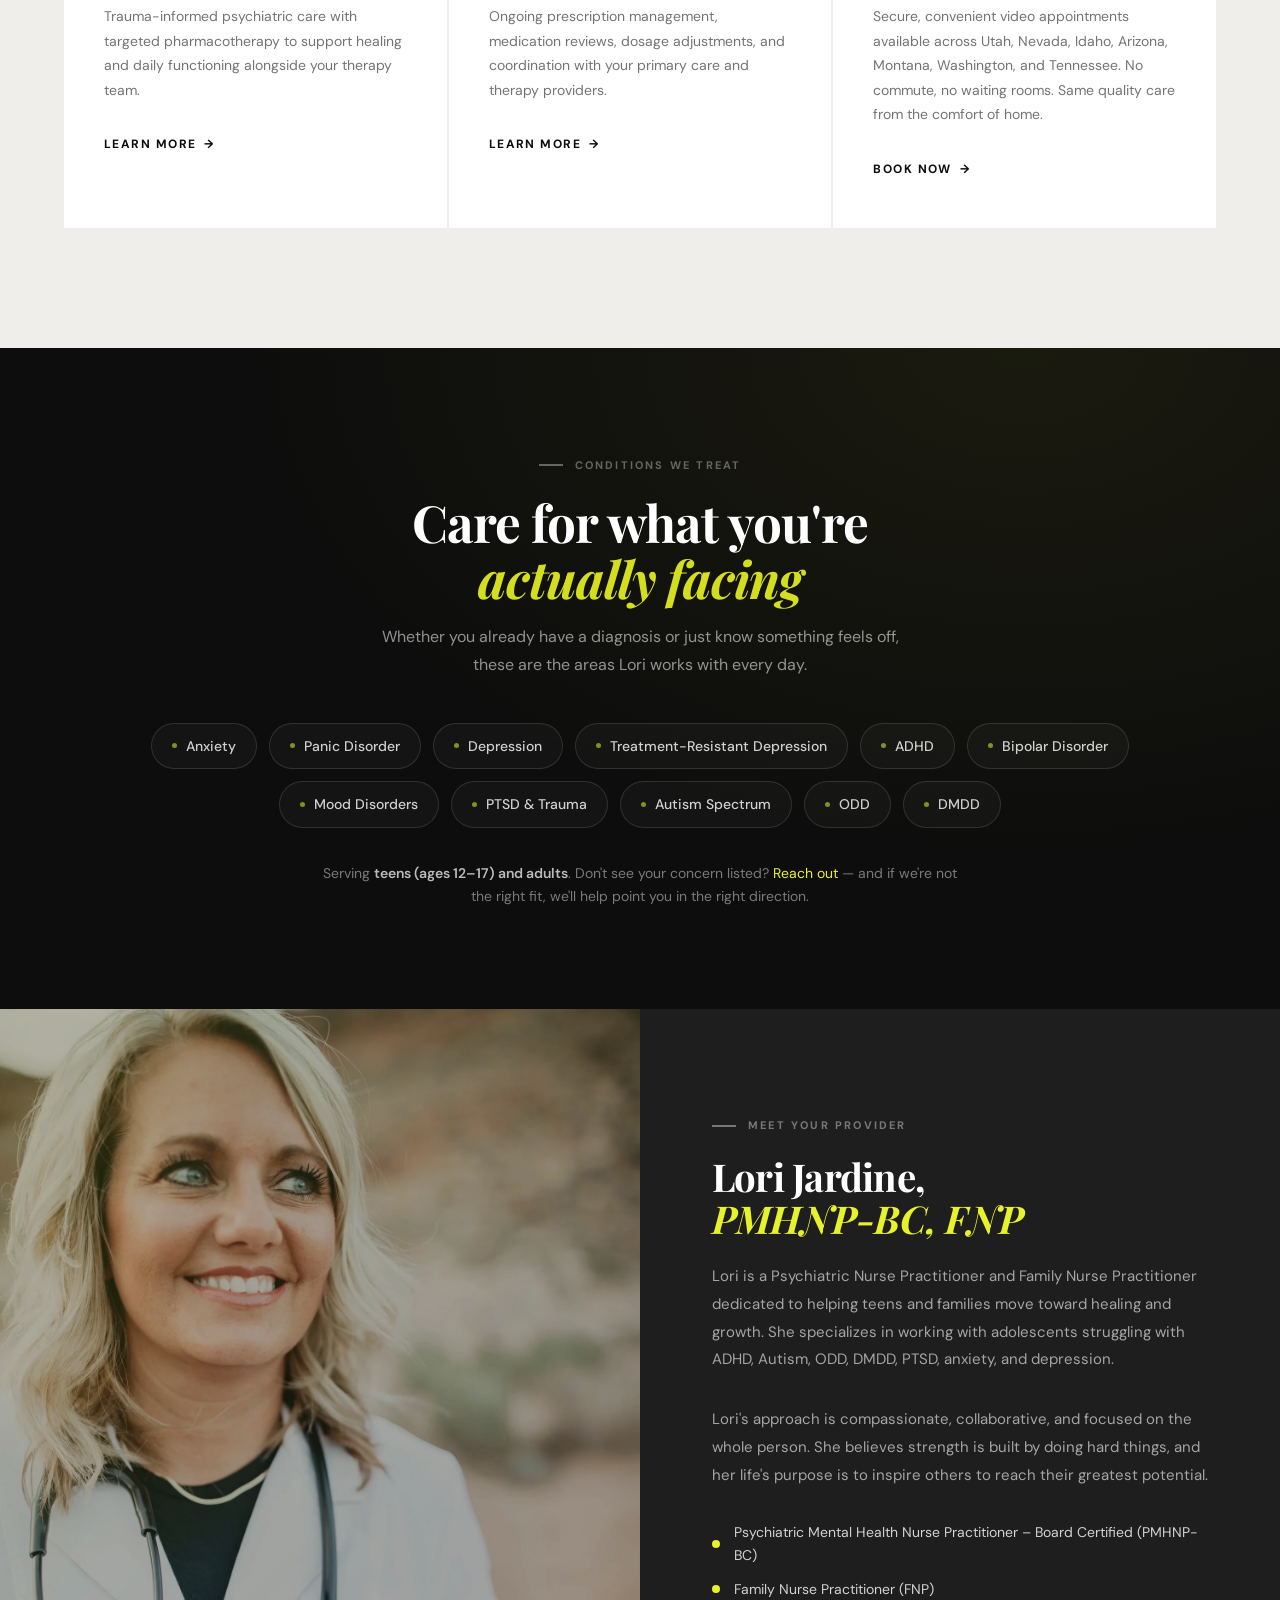
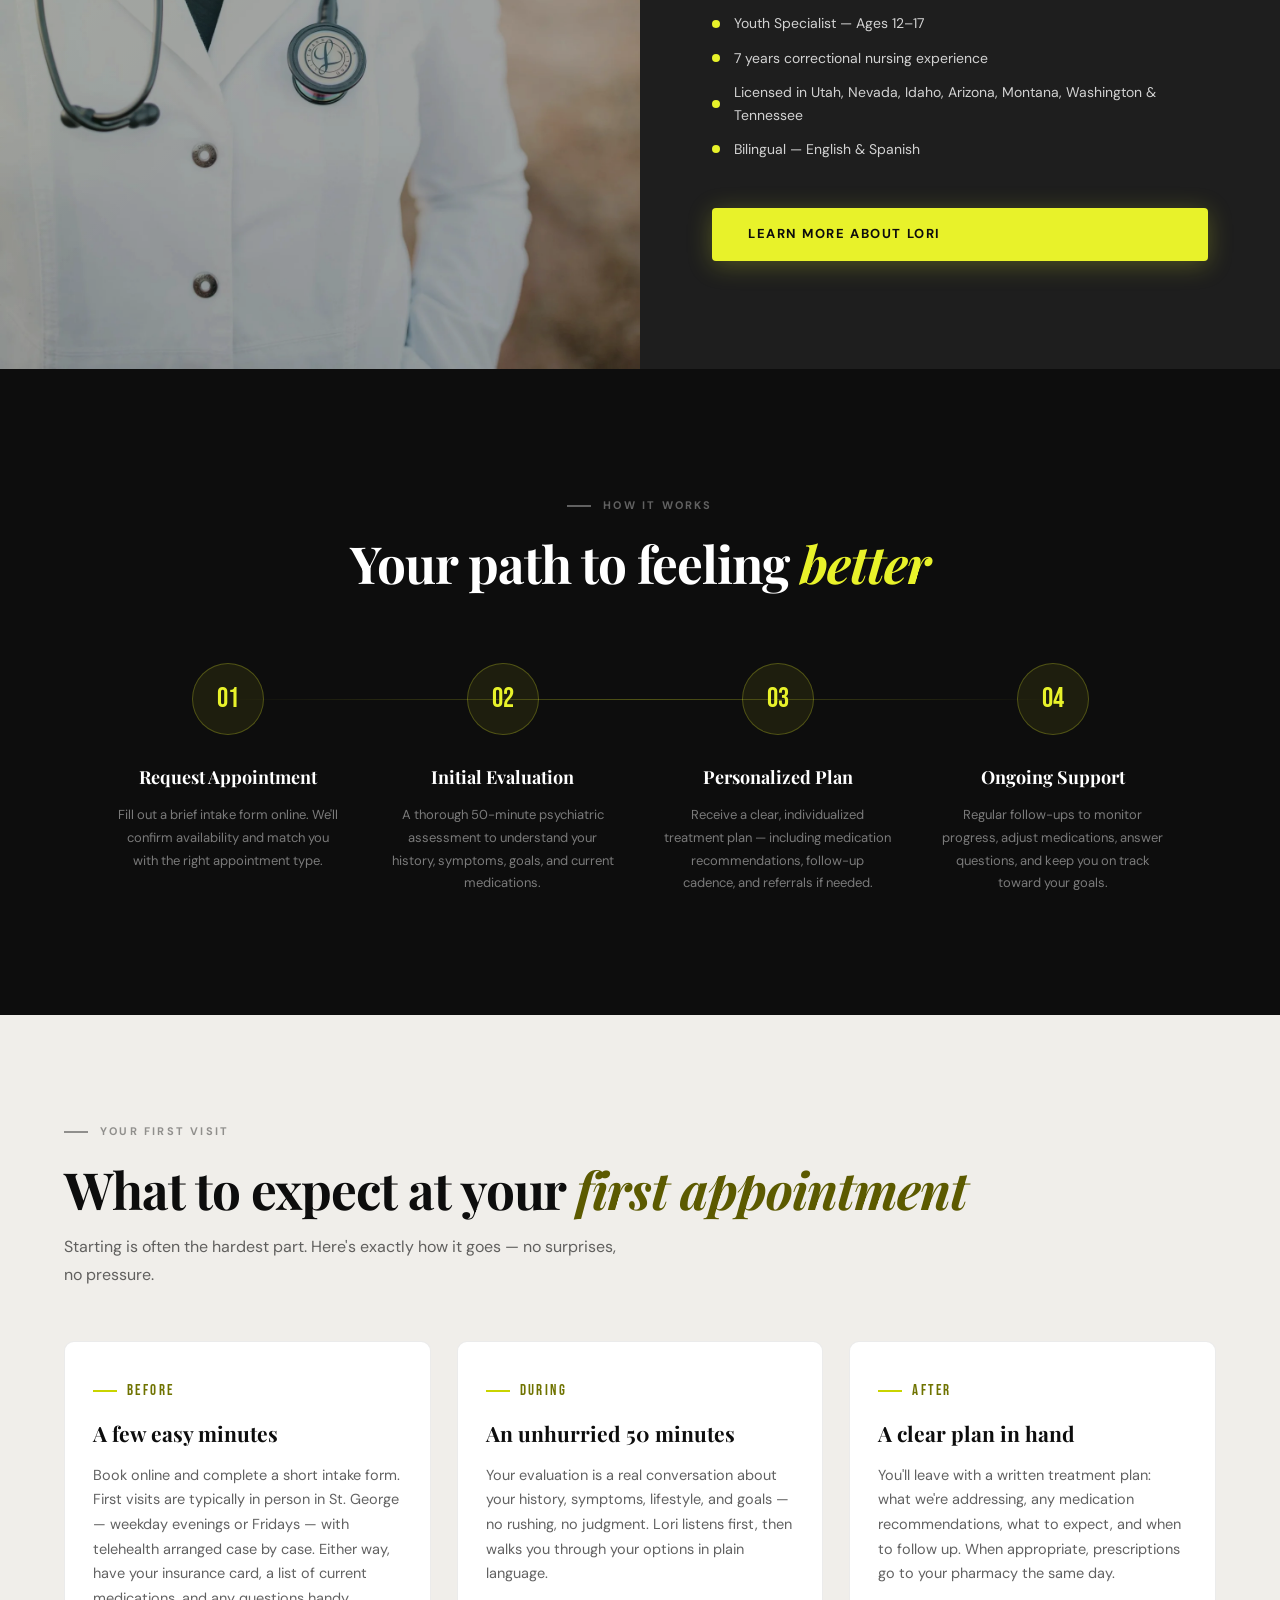
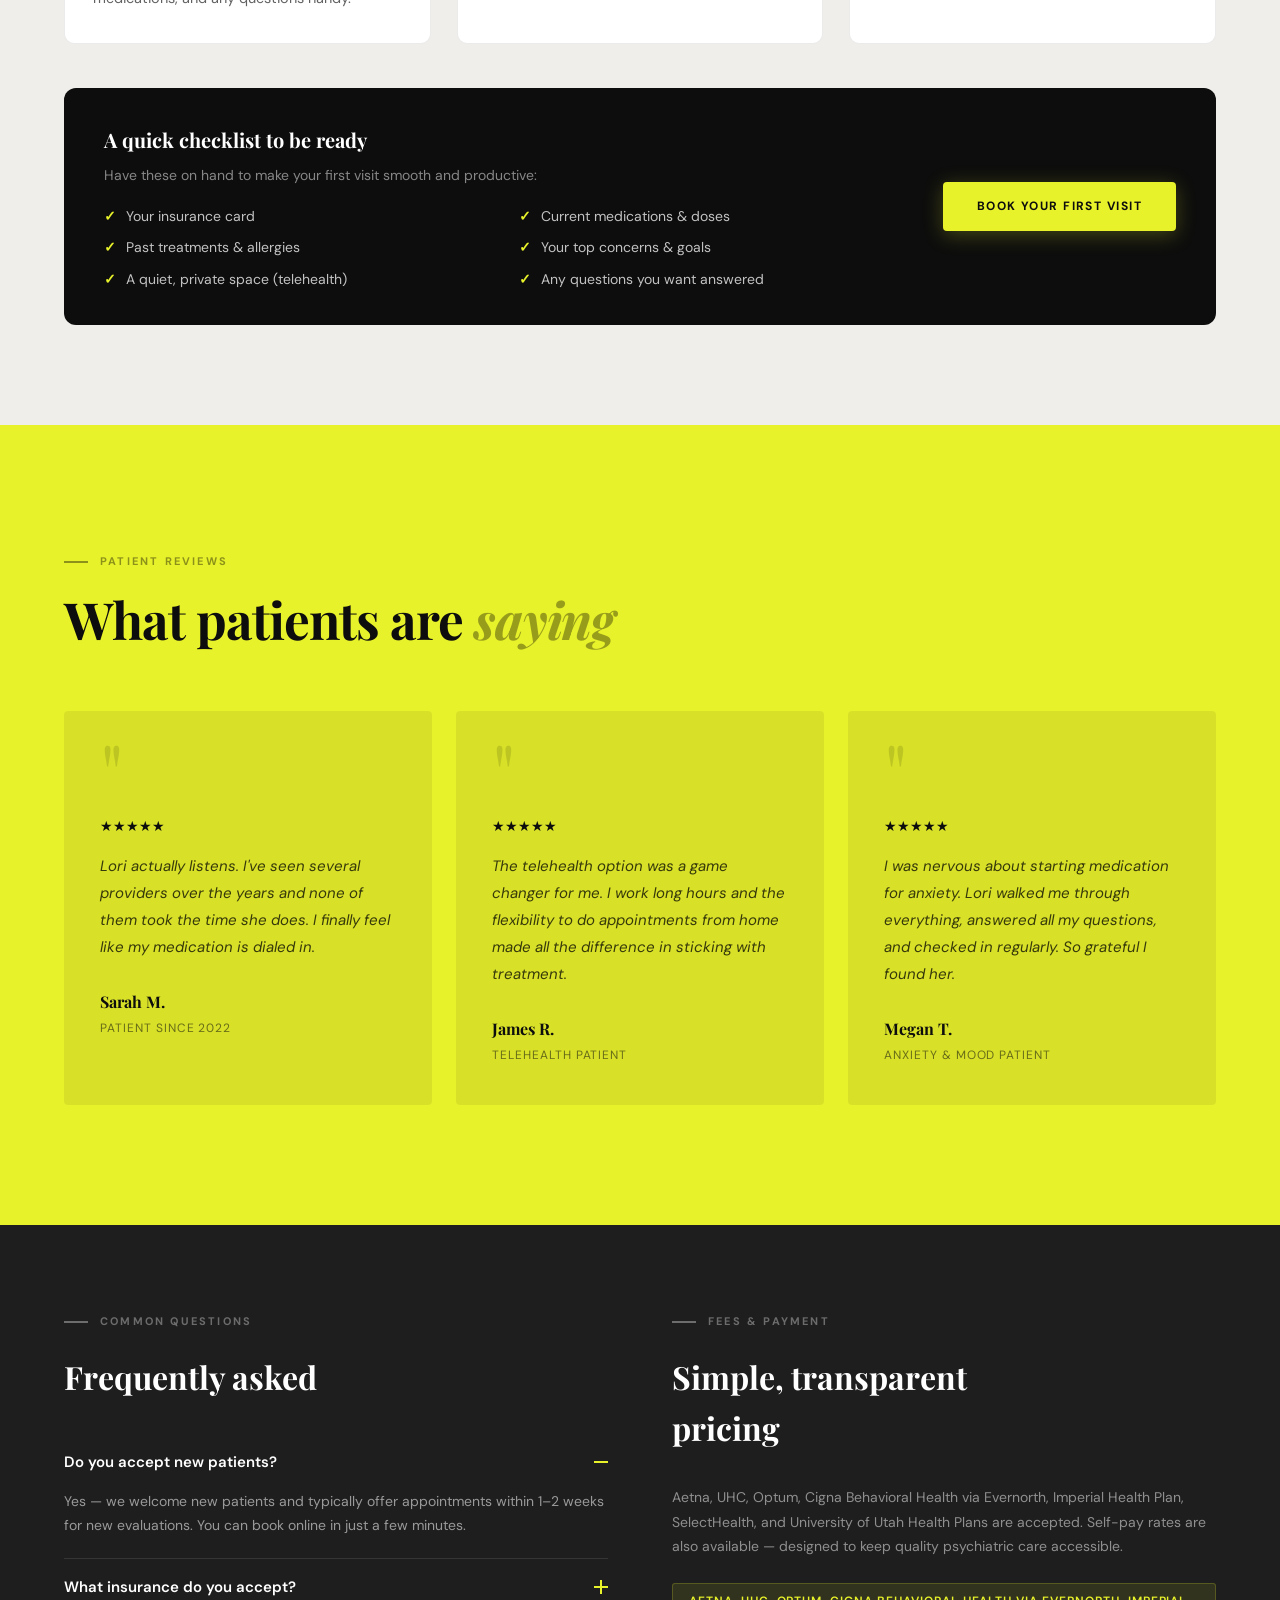
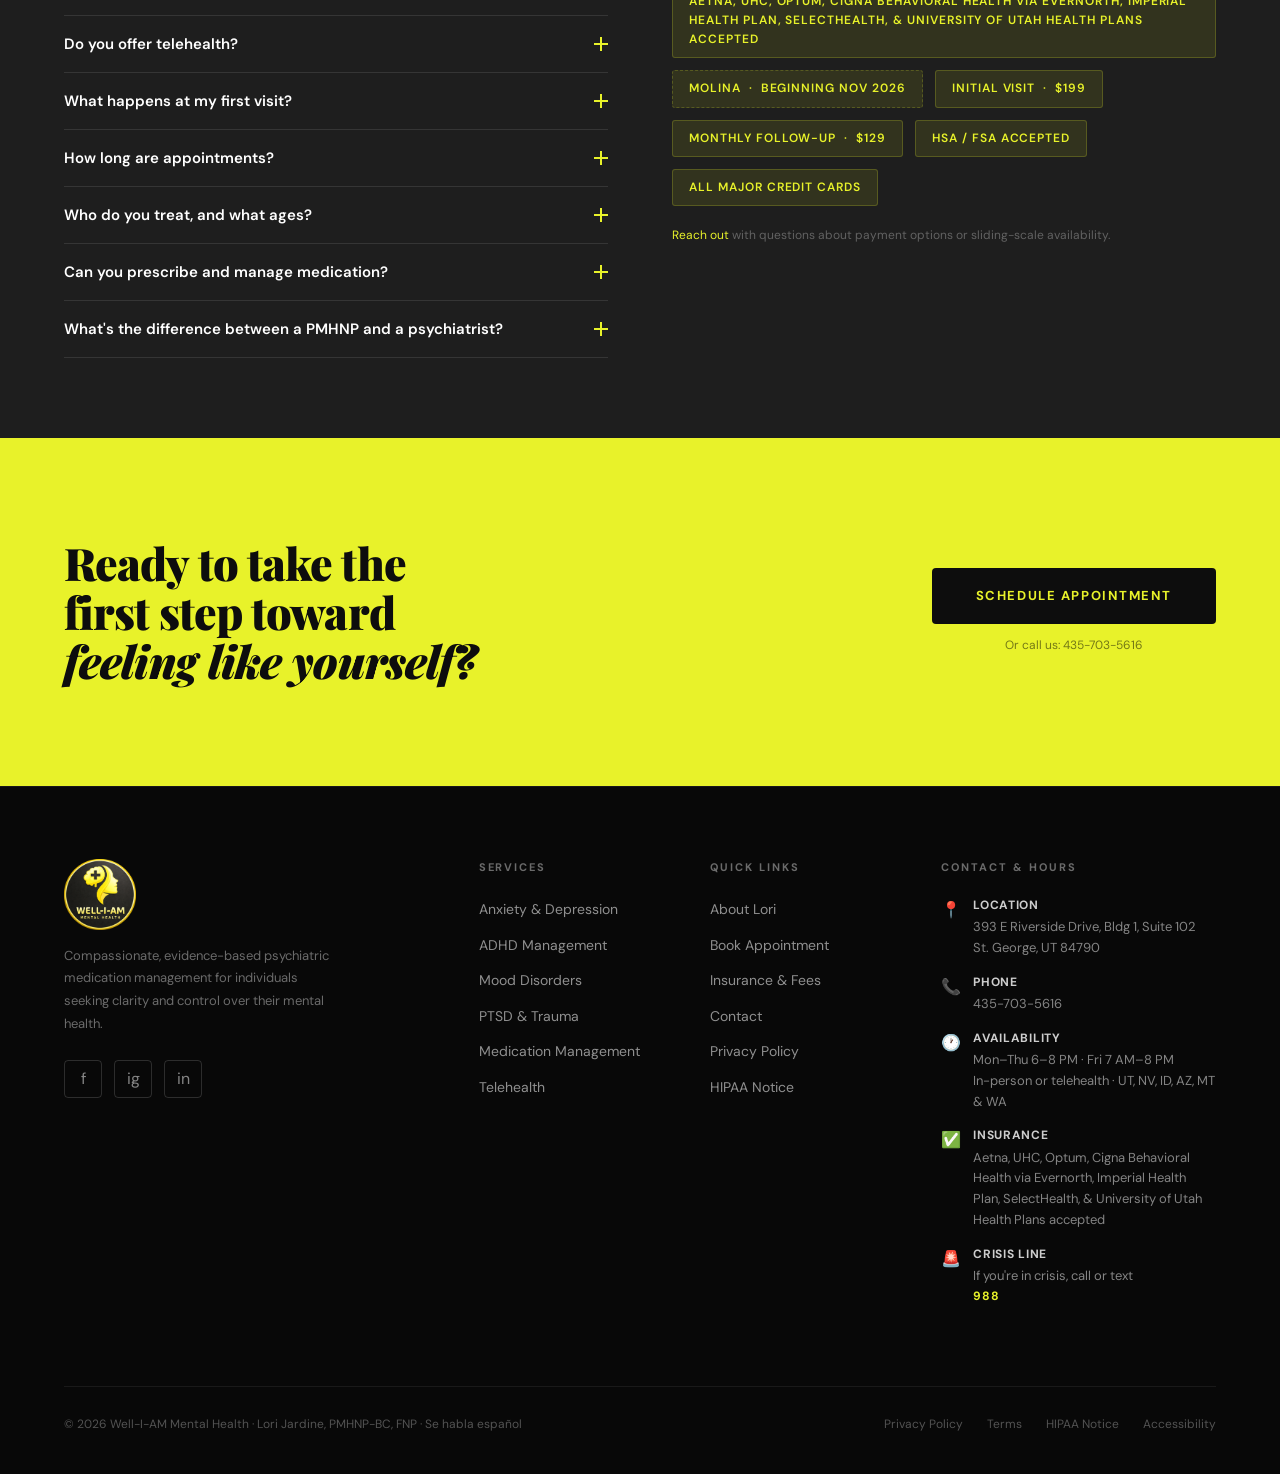
==== commit 82100bcc: "Add Tennessee telehealth, drop Medicaid Co-Authored-By: Claude Opus 5.5 (1M context) <noreply@anthro" ====
--- a/index.html
+++ b/index.html
@@ -6,7 +6,7 @@
 <link rel="icon" type="image/svg+xml" href="/favicon.svg">
 <link rel="shortcut icon" href="/favicon.svg">
 <title>Psychiatric Medication Management | Lori Jardine, PMHNP-BC | St. George, Utah</title>
-<meta name="description" content="Well-I-AM Mental Health — Lori Jardine, PMHNP-BC provides psychiatric medication management for teens (ages 12–17) and adults in St. George, Utah. Evening and Friday appointments — Mon–Thu 6–8 PM and Fridays 7 AM–8 PM — in person at 393 E Riverside Drive, Bldg 1, Suite 102, St. George, or by telehealth in Utah, Nevada, Idaho, Arizona, Montana, and Washington. Aetna, Medicaid, UHC, Optum, Cigna Behavioral Health via Evernorth, Imperial Health Plan, SelectHealth, and University of Utah Health Plans accepted. Bilingual English &amp; Spanish.">
+<meta name="description" content="Well-I-AM Mental Health — Lori Jardine, PMHNP-BC provides psychiatric medication management for teens (ages 12–17) and adults in St. George, Utah. Evening and Friday appointments — Mon–Thu 6–8 PM and Fridays 7 AM–8 PM — in person at 393 E Riverside Drive, Bldg 1, Suite 102, St. George, or by telehealth in Utah, Nevada, Idaho, Arizona, Montana, Washington, and Tennessee. Aetna, UHC, Optum, Cigna Behavioral Health via Evernorth, Imperial Health Plan, SelectHealth, and University of Utah Health Plans accepted. Bilingual English &amp; Spanish.">
 <meta name="keywords" content="psychiatric nurse practitioner St George Utah, PMHNP St George UT, mental health medication management Utah, teen psychiatry Utah, adolescent mental health St George, ADHD treatment Utah, depression medication Utah, anxiety treatment Utah, telehealth psychiatry Utah, Lori Jardine PMHNP, se habla español psiquiatra Utah, salud mental español Utah, psiquiatría telehealth Utah español">
 <meta name="robots" content="index, follow">
 <meta name="author" content="Lori Jardine, PMHNP-BC, FNP">
@@ -16,13 +16,13 @@
 <meta property="og:type" content="website">
 <meta property="og:url" content="https://well-i-am.net/">
 <meta property="og:title" content="Psychiatric Medication Management | Lori Jardine, PMHNP-BC | St. George, Utah">
-<meta property="og:description" content="Compassionate psychiatric medication management for teens and adults in St. George, Utah. Evening & Friday appointments, in person in St. George or telehealth in Utah, Nevada, Idaho, Arizona, Montana, and Washington. Aetna, Medicaid, UHC, Optum, Cigna Behavioral Health via Evernorth, Imperial Health Plan, SelectHealth, and University of Utah Health Plans accepted. Bilingual English &amp; Spanish.">
+<meta property="og:description" content="Compassionate psychiatric medication management for teens and adults in St. George, Utah. Evening & Friday appointments, in person in St. George or telehealth in Utah, Nevada, Idaho, Arizona, Montana, Washington, and Tennessee. Aetna, UHC, Optum, Cigna Behavioral Health via Evernorth, Imperial Health Plan, SelectHealth, and University of Utah Health Plans accepted. Bilingual English &amp; Spanish.">
 <meta property="og:image" content="https://well-i-am.net/images/logo.png">
 <meta property="og:site_name" content="Well-I-AM Mental Health">
 <meta property="og:locale" content="en_US">
 <meta name="twitter:card" content="summary">
 <meta name="twitter:title" content="Psychiatric Medication Management | Lori Jardine, PMHNP-BC | St. George, UT">
-<meta name="twitter:description" content="Compassionate psychiatric medication management for teens and adults in St. George, Utah. Evening & Friday appointments, in person in St. George or telehealth in Utah, Nevada, Idaho, Arizona, Montana, and Washington.">
+<meta name="twitter:description" content="Compassionate psychiatric medication management for teens and adults in St. George, Utah. Evening & Friday appointments, in person in St. George or telehealth in Utah, Nevada, Idaho, Arizona, Montana, Washington, and Tennessee.">
 <meta name="twitter:image" content="https://well-i-am.net/images/logo.png">
 <script type="application/ld+json">
 {
@@ -32,9 +32,9 @@
   "url": "https://well-i-am.net",
   "logo": "https://well-i-am.net/images/logo.png",
   "image": "https://well-i-am.net/images/logo.png",
-  "description": "Psychiatric medication management for teens (ages 12–17) and adults in St. George, Utah. Evening and Friday appointments, in person in St. George or by telehealth in Utah, Nevada, Idaho, Arizona, Montana, and Washington.",
+  "description": "Psychiatric medication management for teens (ages 12–17) and adults in St. George, Utah. Evening and Friday appointments, in person in St. George or by telehealth in Utah, Nevada, Idaho, Arizona, Montana, Washington, and Tennessee.",
   "telephone": "+14357035616",
-  "areaServed": ["Utah", "Nevada", "Idaho", "Arizona", "Montana", "Washington"],
+  "areaServed": ["Utah", "Nevada", "Idaho", "Arizona", "Montana", "Washington", "Tennessee"],
   "email": "lori.jardine@well-i-am.net",
   "address": {
     "@type": "PostalAddress",
@@ -55,14 +55,14 @@
       "dayOfWeek": ["Monday", "Tuesday", "Wednesday", "Thursday"],
       "opens": "18:00",
       "closes": "20:00",
-      "description": "Evening appointments in person (St. George) or via telehealth in Utah, Nevada, Idaho, Arizona, Montana, and Washington"
+      "description": "Evening appointments in person (St. George) or via telehealth in Utah, Nevada, Idaho, Arizona, Montana, Washington, and Tennessee"
     },
     {
       "@type": "OpeningHoursSpecification",
       "dayOfWeek": ["Friday"],
       "opens": "07:00",
       "closes": "20:00",
-      "description": "In person (St. George) or via telehealth in Utah, Nevada, Idaho, Arizona, Montana, and Washington"
+      "description": "In person (St. George) or via telehealth in Utah, Nevada, Idaho, Arizona, Montana, Washington, and Tennessee"
     }
   ],
   "priceRange": "$129\u2013$199",
@@ -84,7 +84,7 @@
     "hasCredential": ["PMHNP-BC","FNP"],
     "knowsLanguage": ["English", "Spanish"]
   },
-  "paymentAccepted": "Aetna, Medicaid, UHC, Optum, Cigna Behavioral Health via Evernorth, Imperial Health Plan, SelectHealth, University of Utah Health Plans, Credit Card, HSA, FSA",
+  "paymentAccepted": "Aetna, UHC, Optum, Cigna Behavioral Health via Evernorth, Imperial Health Plan, SelectHealth, University of Utah Health Plans, Credit Card, HSA, FSA",
   "currenciesAccepted": "USD",
   "sameAs": [
     "https://share.google/ROMr4bQFuD8dqO9qZ"
@@ -109,7 +109,7 @@
       "name": "What insurance do you accept?",
       "acceptedAnswer": {
         "@type": "Answer",
-        "text": "We accept Aetna, Medicaid, UHC, Optum, Cigna Behavioral Health via Evernorth, Imperial Health Plan, SelectHealth, and University of Utah Health Plans. Self-pay rates are also available ($199 initial, $129 follow-up), and we take HSA/FSA and all major credit cards. Beginning November 2026, we'll also accept Molina. Don't see your plan? Reach out and we'll help verify your benefits before your visit."
+        "text": "We accept Aetna, UHC, Optum, Cigna Behavioral Health via Evernorth, Imperial Health Plan, SelectHealth, and University of Utah Health Plans. Self-pay rates are also available ($199 initial, $129 follow-up), and we take HSA/FSA and all major credit cards. Beginning November 2026, we'll also accept Molina. Don't see your plan? Reach out and we'll help verify your benefits before your visit."
       }
     },
     {
@@ -117,7 +117,7 @@
       "name": "Do you offer telehealth?",
       "acceptedAnswer": {
         "@type": "Answer",
-        "text": "Yes. Telehealth appointments are available across Utah, Nevada, Idaho, Arizona, Montana, and Washington through secure, HIPAA-compliant video. In-person visits are available weekday evenings and on Fridays at our St. George office."
+        "text": "Yes. Telehealth appointments are available across Utah, Nevada, Idaho, Arizona, Montana, Washington, and Tennessee through secure, HIPAA-compliant video. In-person visits are available weekday evenings and on Fridays at our St. George office."
       }
     },
     {
@@ -1227,8 +1227,8 @@
   .states-title { font-family: var(--serif); font-size: clamp(28px, 3.4vw, 44px); font-weight: 700; line-height: 1.1; color: var(--white); margin-bottom: 14px; }
   .states-title em { font-style: italic; color: var(--yellow); }
   .states-sub { font-size: 16px; line-height: 1.7; color: rgba(255,255,255,0.6); max-width: 580px; margin: 0 auto 44px; }
-  .states-grid { display: grid; grid-template-columns: repeat(3, 1fr); gap: 18px; max-width: 880px; margin: 0 auto 30px; }
-  .state-tile { display: flex; flex-direction: column; align-items: center; gap: 6px; padding: 28px 16px; border: 1px solid rgba(255,255,255,0.12); border-radius: 12px; background: rgba(255,255,255,0.02); transition: transform 0.25s, border-color 0.25s, background 0.25s; }
+  .states-grid { display: flex; flex-wrap: wrap; justify-content: center; gap: 18px; max-width: 880px; margin: 0 auto 30px; }
+  .state-tile { flex: 0 0 calc((100% - 54px) / 4); display: flex; flex-direction: column; align-items: center; gap: 6px; padding: 28px 16px; border: 1px solid rgba(255,255,255,0.12); border-radius: 12px; background: rgba(255,255,255,0.02); transition: transform 0.25s, border-color 0.25s, background 0.25s; }
   .state-tile:hover { border-color: rgba(232,242,42,0.5); background: rgba(232,242,42,0.05); transform: translateY(-3px); }
   .state-abbr { font-family: var(--display); font-size: 52px; line-height: 1; letter-spacing: 0.03em; color: var(--yellow); }
   .state-name { font-size: 15px; font-weight: 600; color: var(--white); }
@@ -1237,7 +1237,8 @@
   .states-soon strong { color: rgba(255,255,255,0.72); font-weight: 600; }
   @media (max-width: 720px) {
     .states-band { padding: 60px 22px; }
-    .states-grid { grid-template-columns: 1fr 1fr; gap: 12px; }
+    .states-grid { gap: 12px; }
+    .state-tile { flex-basis: calc((100% - 12px) / 2); }
     .state-abbr { font-size: 44px; }
     .states-eyebrow::before, .states-eyebrow::after { width: 18px; }
   }
@@ -1458,7 +1459,7 @@
       </div>
       <div class="trust-sep"></div>
       <div class="trust-item">
-        <span class="trust-num">6 States</span>
+        <span class="trust-num">7 States</span>
         <span class="trust-label">Telehealth Access</span>
       </div>
     </div>
@@ -1500,8 +1501,8 @@
 <section class="states-band" id="states">
   <div class="states-inner">
     <span class="states-eyebrow">Where We Practice</span>
-    <h2 class="states-title">Now caring for patients in <em>six states</em></h2>
-    <p class="states-sub">In person in St. George, Utah — and by secure, HIPAA-compliant telehealth across Utah, Nevada, Idaho, Arizona, Montana &amp; Washington.</p>
+    <h2 class="states-title">Now caring for patients in <em>seven states</em></h2>
+    <p class="states-sub">In person in St. George, Utah — and by secure, HIPAA-compliant telehealth across Utah, Nevada, Idaho, Arizona, Montana, Washington &amp; Tennessee.</p>
     <div class="states-grid">
       <div class="state-tile"><span class="state-abbr">UT</span><span class="state-name">Utah</span><span class="state-mode">In person + Telehealth</span></div>
       <div class="state-tile"><span class="state-abbr">NV</span><span class="state-name">Nevada</span><span class="state-mode">Telehealth</span></div>
@@ -1509,6 +1510,7 @@
       <div class="state-tile"><span class="state-abbr">AZ</span><span class="state-name">Arizona</span><span class="state-mode">Telehealth</span></div>
       <div class="state-tile"><span class="state-abbr">MT</span><span class="state-name">Montana</span><span class="state-mode">Telehealth</span></div>
       <div class="state-tile"><span class="state-abbr">WA</span><span class="state-name">Washington</span><span class="state-mode">Telehealth</span></div>
+      <div class="state-tile"><span class="state-abbr">TN</span><span class="state-name">Tennessee</span><span class="state-mode">Telehealth</span></div>
     </div>
   </div>
 </section>
@@ -1519,7 +1521,7 @@
     <div class="hours-lead">
       <span class="hours-eyebrow">Flexible Scheduling</span>
       <h2 class="hours-title">Appointments that fit <em>your schedule</em></h2>
-      <p class="hours-desc">Evening and Friday hours mean you don't have to take time off work or school. Choose in person in St. George or by telehealth across Utah, Nevada, Idaho, Arizona, Montana &amp; Washington.</p>
+      <p class="hours-desc">Evening and Friday hours mean you don't have to take time off work or school. Choose in person in St. George or by telehealth across Utah, Nevada, Idaho, Arizona, Montana, Washington &amp; Tennessee.</p>
     </div>
     <div class="hours-detail">
       <div class="hours-rows">
@@ -1574,7 +1576,7 @@
     <div class="service-card">
       <div class="service-icon"><svg viewBox="0 0 24 24"><rect x="2" y="3" width="20" height="14" rx="2"/><line x1="8" y1="21" x2="16" y2="21"/><line x1="12" y1="17" x2="12" y2="21"/></svg></div>
       <h3 class="service-title">Telehealth Visits</h3>
-      <p class="service-desc">Secure, convenient video appointments available across Utah, Nevada, Idaho, Arizona, Montana, and Washington. No commute, no waiting rooms. Same quality care from the comfort of home.</p>
+      <p class="service-desc">Secure, convenient video appointments available across Utah, Nevada, Idaho, Arizona, Montana, Washington, and Tennessee. No commute, no waiting rooms. Same quality care from the comfort of home.</p>
       <a href="appointments" class="service-link">Book now</a>
     </div>
   </div>
@@ -1624,7 +1626,7 @@
       <div class="cred-item"><span class="cred-dot"></span> Family Nurse Practitioner (FNP)</div>
       <div class="cred-item"><span class="cred-dot"></span> Youth Specialist — Ages 12–17</div>
       <div class="cred-item"><span class="cred-dot"></span> 7 years correctional nursing experience</div>
-      <div class="cred-item"><span class="cred-dot"></span> Licensed in Utah, Nevada, Idaho, Arizona, Montana &amp; Washington</div>
+      <div class="cred-item"><span class="cred-dot"></span> Licensed in Utah, Nevada, Idaho, Arizona, Montana, Washington &amp; Tennessee</div>
       <div class="cred-item"><span class="cred-dot"></span> Bilingual — English &amp; Spanish</div>
     </div>
     <a href="appointments" class="btn-primary">Learn More About Lori</a>
@@ -1741,11 +1743,11 @@
       </div>
       <div class="faq-item">
         <button class="faq-q" id="faq-q2" aria-controls="faq-a2" aria-expanded="false"><span>What insurance do you accept?</span><span class="faq-toggle" aria-hidden="true"></span></button>
-        <div class="faq-a" id="faq-a2" role="region" aria-labelledby="faq-q2">We accept Aetna, Medicaid, UHC, Optum, Cigna Behavioral Health via Evernorth, Imperial Health Plan, SelectHealth, and University of Utah Health Plans. Self-pay rates are also available ($199 initial, $129 follow-up), and we take HSA/FSA and all major credit cards. Beginning November 2026, we'll also accept Molina. Don't see your plan? Reach out and we'll help verify your benefits before your visit.</div>
+        <div class="faq-a" id="faq-a2" role="region" aria-labelledby="faq-q2">We accept Aetna, UHC, Optum, Cigna Behavioral Health via Evernorth, Imperial Health Plan, SelectHealth, and University of Utah Health Plans. Self-pay rates are also available ($199 initial, $129 follow-up), and we take HSA/FSA and all major credit cards. Beginning November 2026, we'll also accept Molina. Don't see your plan? Reach out and we'll help verify your benefits before your visit.</div>
       </div>
       <div class="faq-item">
         <button class="faq-q" id="faq-q3" aria-controls="faq-a3" aria-expanded="false"><span>Do you offer telehealth?</span><span class="faq-toggle" aria-hidden="true"></span></button>
-        <div class="faq-a" id="faq-a3" role="region" aria-labelledby="faq-q3">Yes. Telehealth appointments are available across Utah, Nevada, Idaho, Arizona, Montana, and Washington through secure, HIPAA-compliant video. In-person visits are available weekday evenings and on Fridays at our St. George office.</div>
+        <div class="faq-a" id="faq-a3" role="region" aria-labelledby="faq-q3">Yes. Telehealth appointments are available across Utah, Nevada, Idaho, Arizona, Montana, Washington, and Tennessee through secure, HIPAA-compliant video. In-person visits are available weekday evenings and on Fridays at our St. George office.</div>
       </div>
       <div class="faq-item">
         <button class="faq-q" id="faq-q4" aria-controls="faq-a4" aria-expanded="false"><span>What happens at my first visit?</span><span class="faq-toggle" aria-hidden="true"></span></button>
@@ -1774,10 +1776,10 @@
     <span class="section-label">Fees &amp; Payment</span>
     <h2 class="info-heading">Simple, transparent<br>pricing</h2>
     <p style="font-size:14px; color:rgba(255,255,255,0.5); line-height:1.75; margin-bottom:24px;">
-      Aetna, Medicaid, UHC, Optum, Cigna Behavioral Health via Evernorth, Imperial Health Plan, SelectHealth, and University of Utah Health Plans are accepted. Self-pay rates are also available — designed to keep quality psychiatric care accessible.
+      Aetna, UHC, Optum, Cigna Behavioral Health via Evernorth, Imperial Health Plan, SelectHealth, and University of Utah Health Plans are accepted. Self-pay rates are also available — designed to keep quality psychiatric care accessible.
     </p>
     <div class="insurance-logos">
-      <span class="insurance-tag">Aetna, Medicaid, UHC, Optum, Cigna Behavioral Health via Evernorth, Imperial Health Plan, SelectHealth, &amp; University of Utah Health Plans Accepted</span>
+      <span class="insurance-tag">Aetna, UHC, Optum, Cigna Behavioral Health via Evernorth, Imperial Health Plan, SelectHealth, &amp; University of Utah Health Plans Accepted</span>
       <span class="insurance-tag" style="border-style:dashed;">Molina &nbsp;&middot;&nbsp; Beginning Nov 2026</span>
       <span class="insurance-tag">Initial Visit &nbsp;&middot;&nbsp; $199</span>
       <span class="insurance-tag">Monthly Follow-Up &nbsp;&middot;&nbsp; $129</span>
@@ -1867,7 +1869,7 @@
         <span class="contact-icon">✅</span>
         <div class="contact-text">
           <strong>Insurance</strong>
-          Aetna, Medicaid, UHC, Optum, Cigna Behavioral Health via Evernorth, Imperial Health Plan, SelectHealth, &amp; University of Utah Health Plans accepted
+          Aetna, UHC, Optum, Cigna Behavioral Health via Evernorth, Imperial Health Plan, SelectHealth, &amp; University of Utah Health Plans accepted
         </div>
       </div>
       <div class="footer-contact-item">
@@ -1913,7 +1915,7 @@
 <!-- INSURANCE ANNOUNCEMENT BANNER -->
 <div class="ins-banner" id="insBanner" role="region" aria-label="Accepted insurance notice">
   <span class="ins-banner-pulse" aria-hidden="true"></span>
-  <p class="ins-banner-text"><span class="ins-banner-label">Now Accepting</span>Aetna · Medicaid · UHC · Optum · Cigna · Imperial Health Plan · <strong>SelectHealth</strong> · <strong>University of Utah Health Plans</strong></p>
+  <p class="ins-banner-text"><span class="ins-banner-label">Now Accepting</span>Aetna · UHC · Optum · Cigna · Imperial Health Plan · <strong>SelectHealth</strong> · <strong>University of Utah Health Plans</strong></p>
   <a href="appointments" class="ins-banner-cta">Book</a>
   <button class="ins-banner-close" id="insBannerClose" type="button" aria-label="Dismiss insurance notice">&times;</button>
 </div>
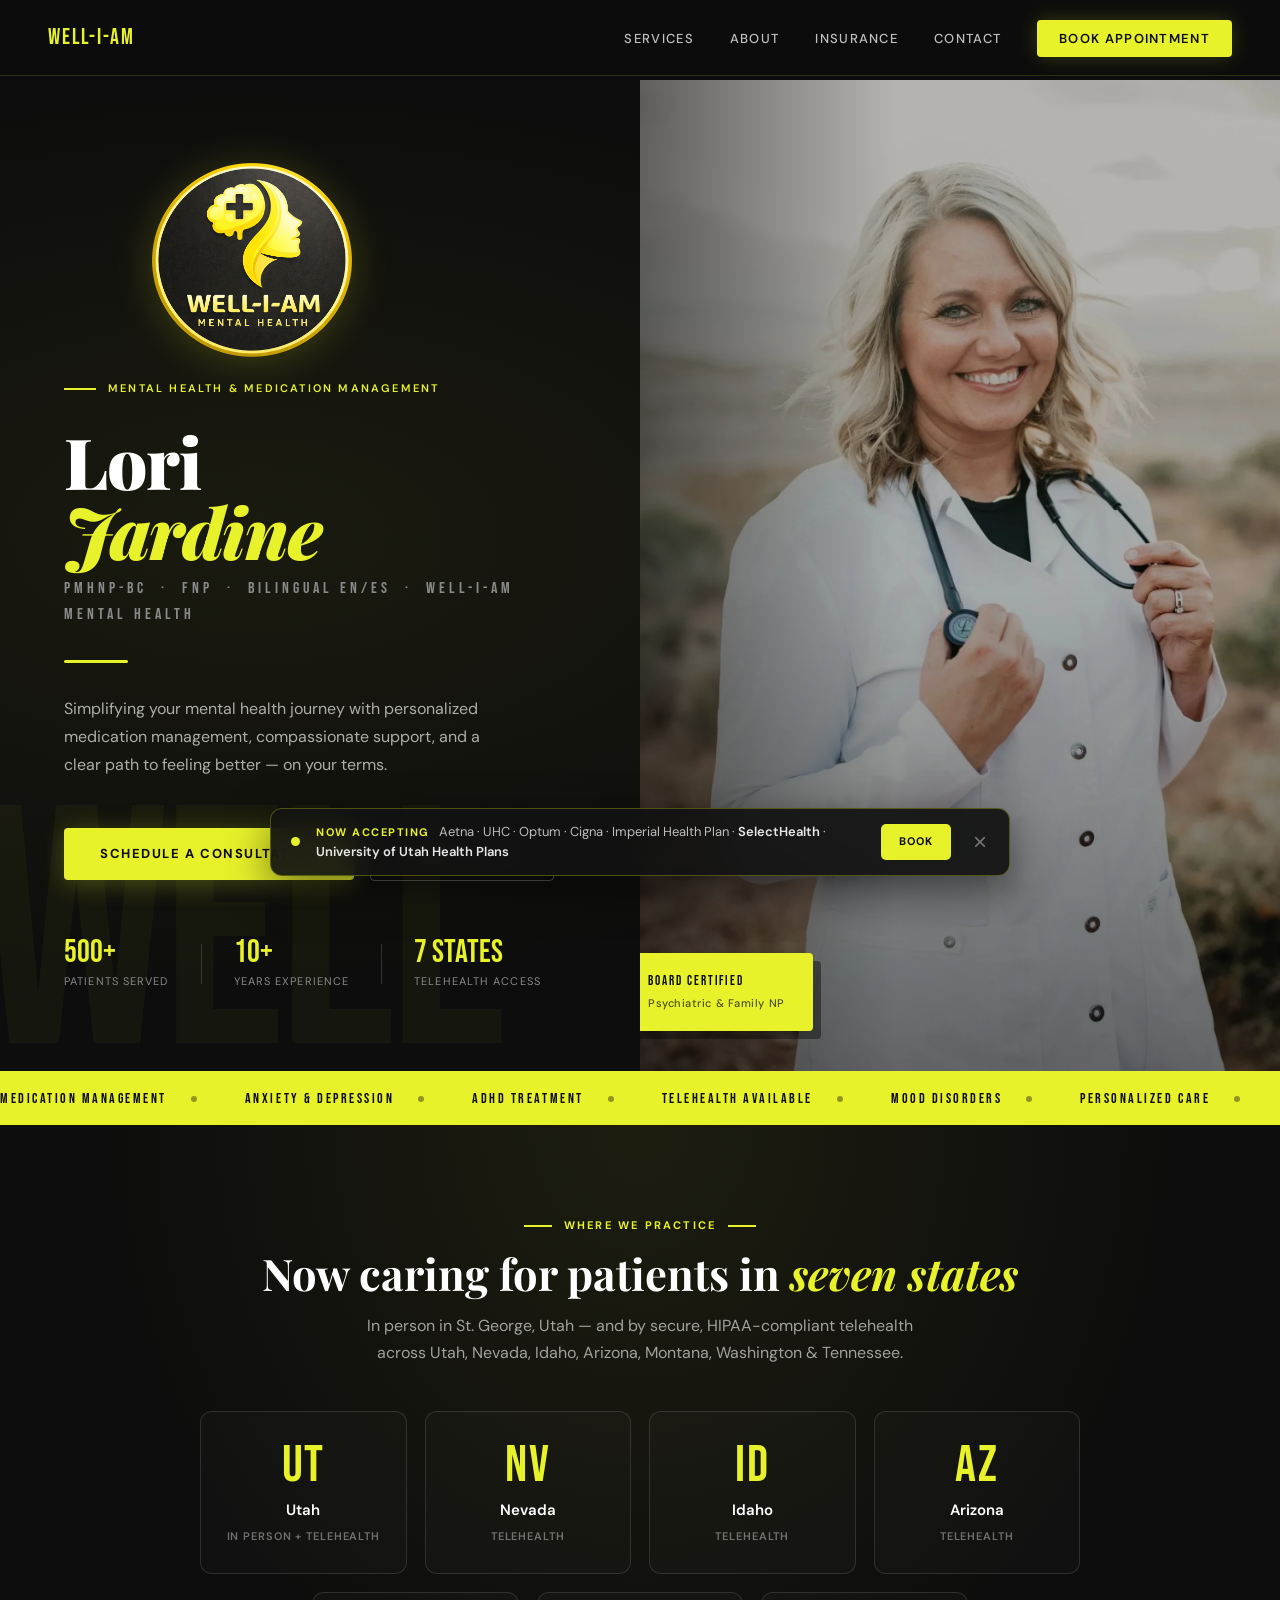
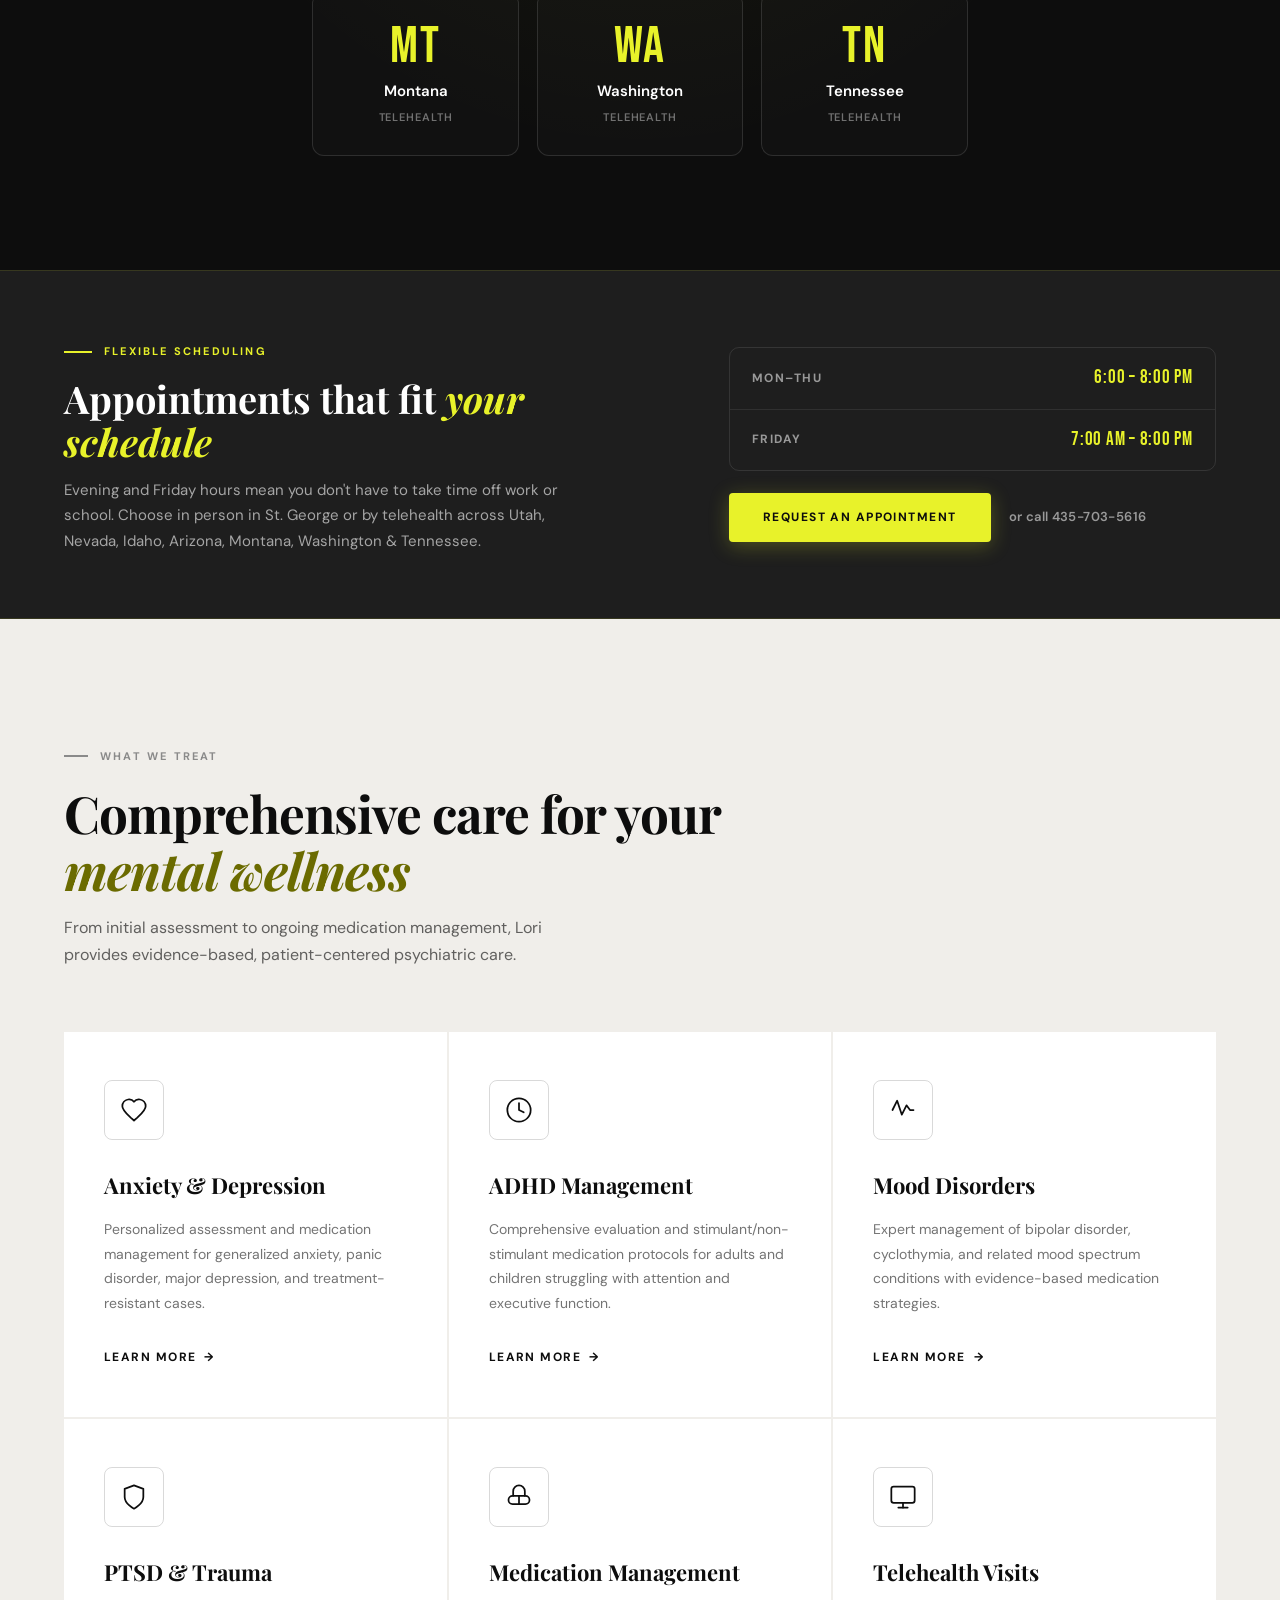
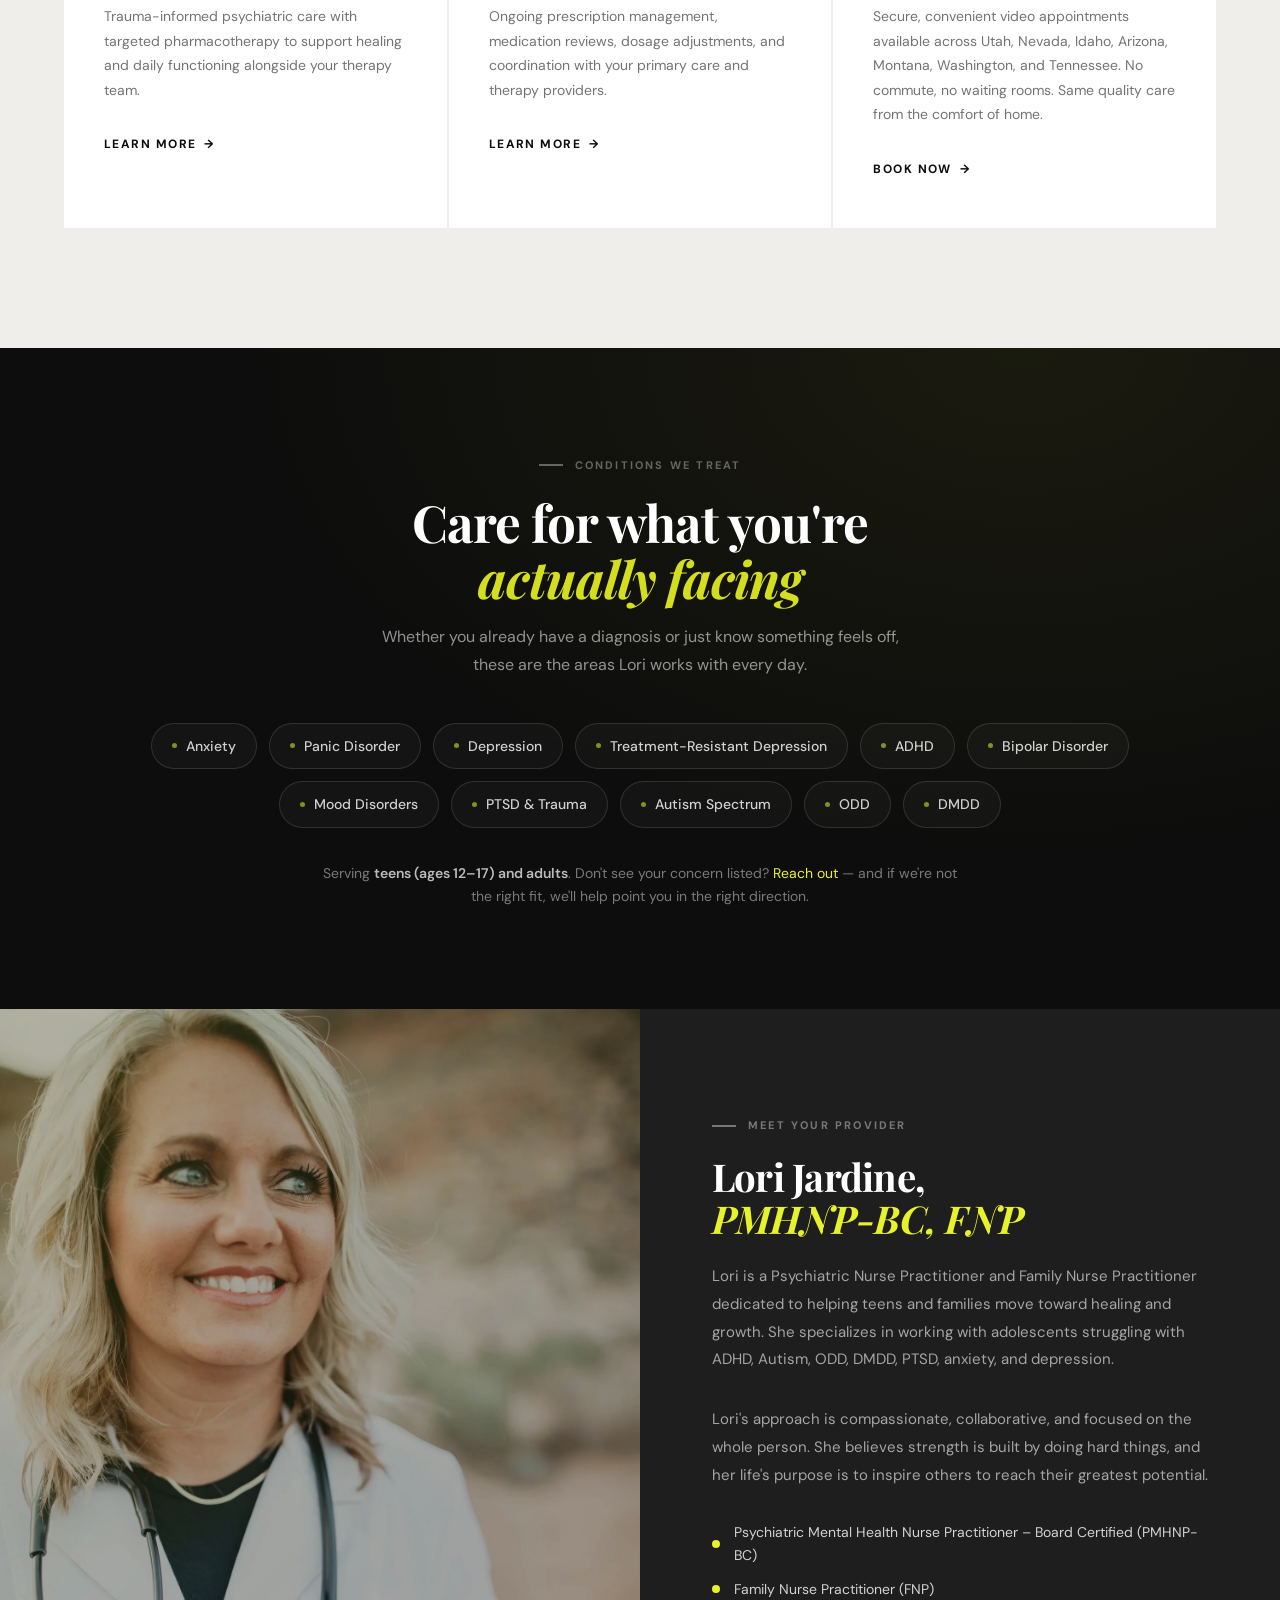
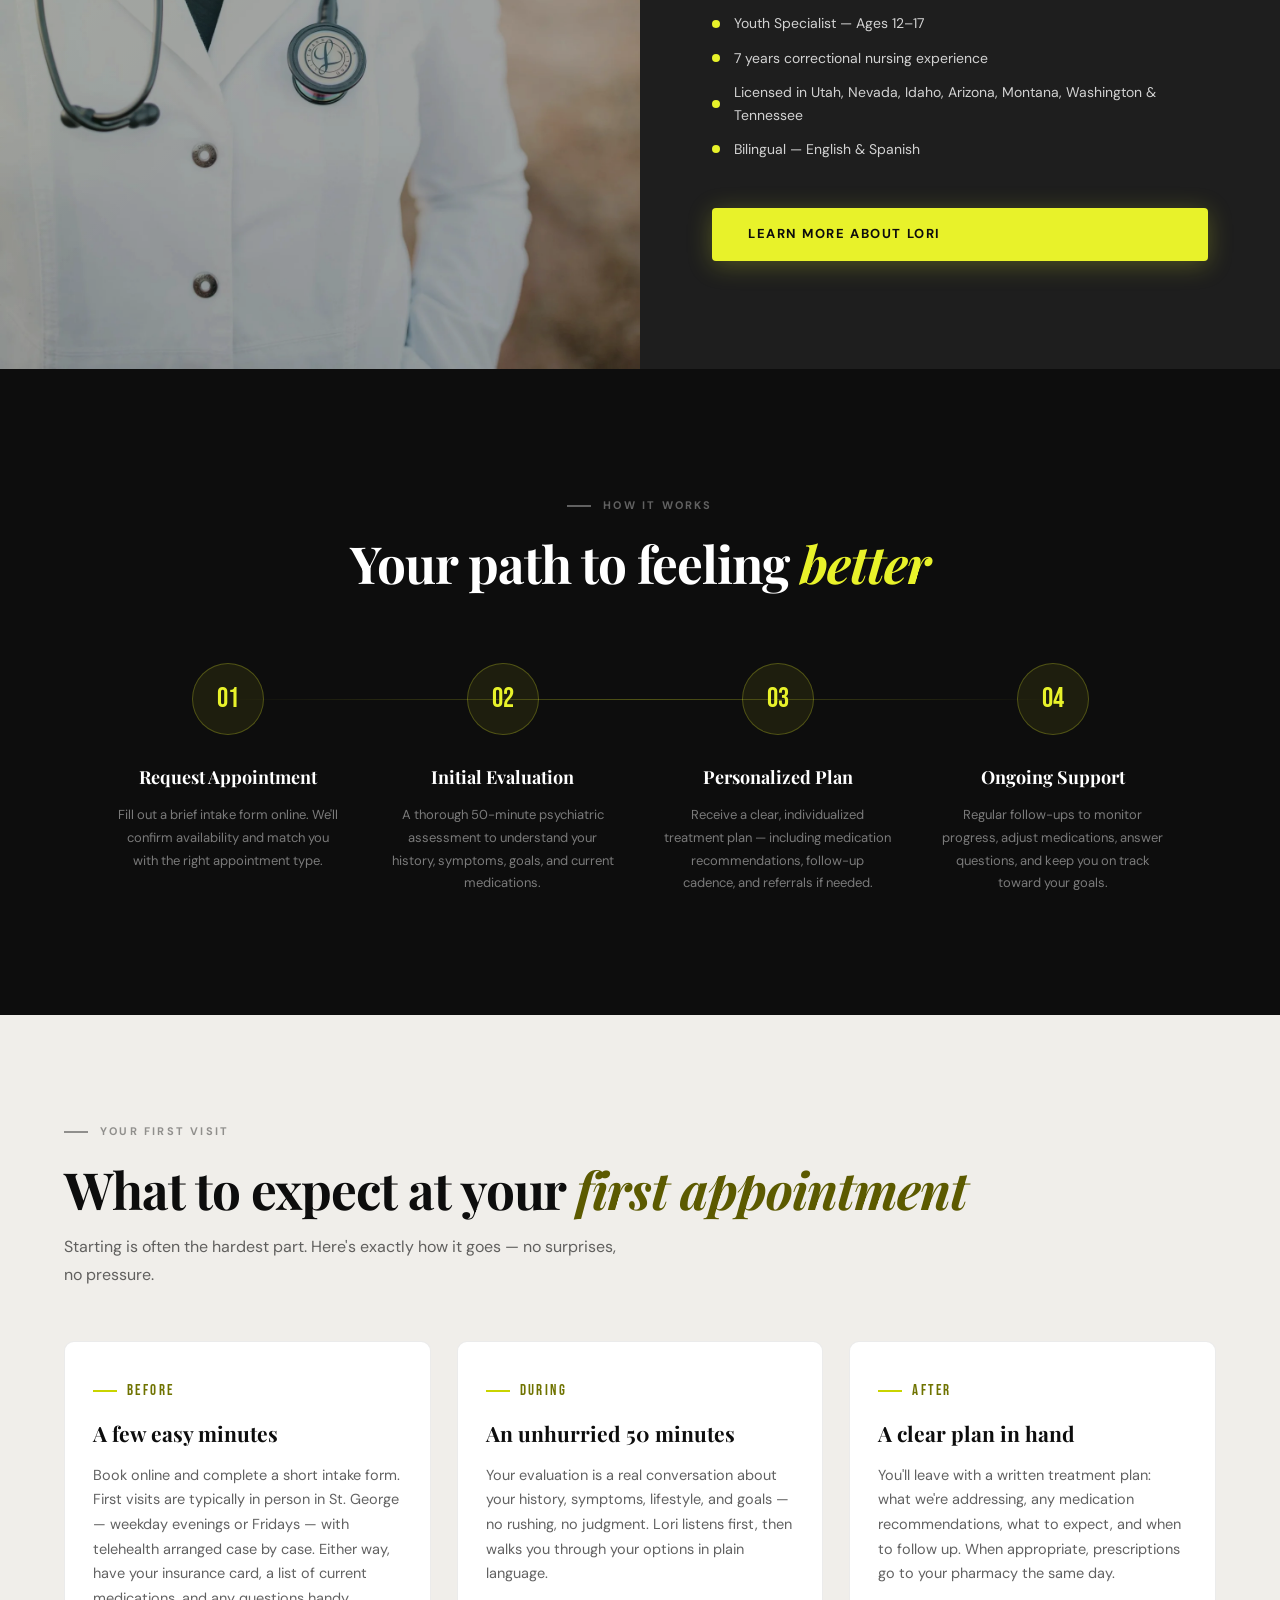
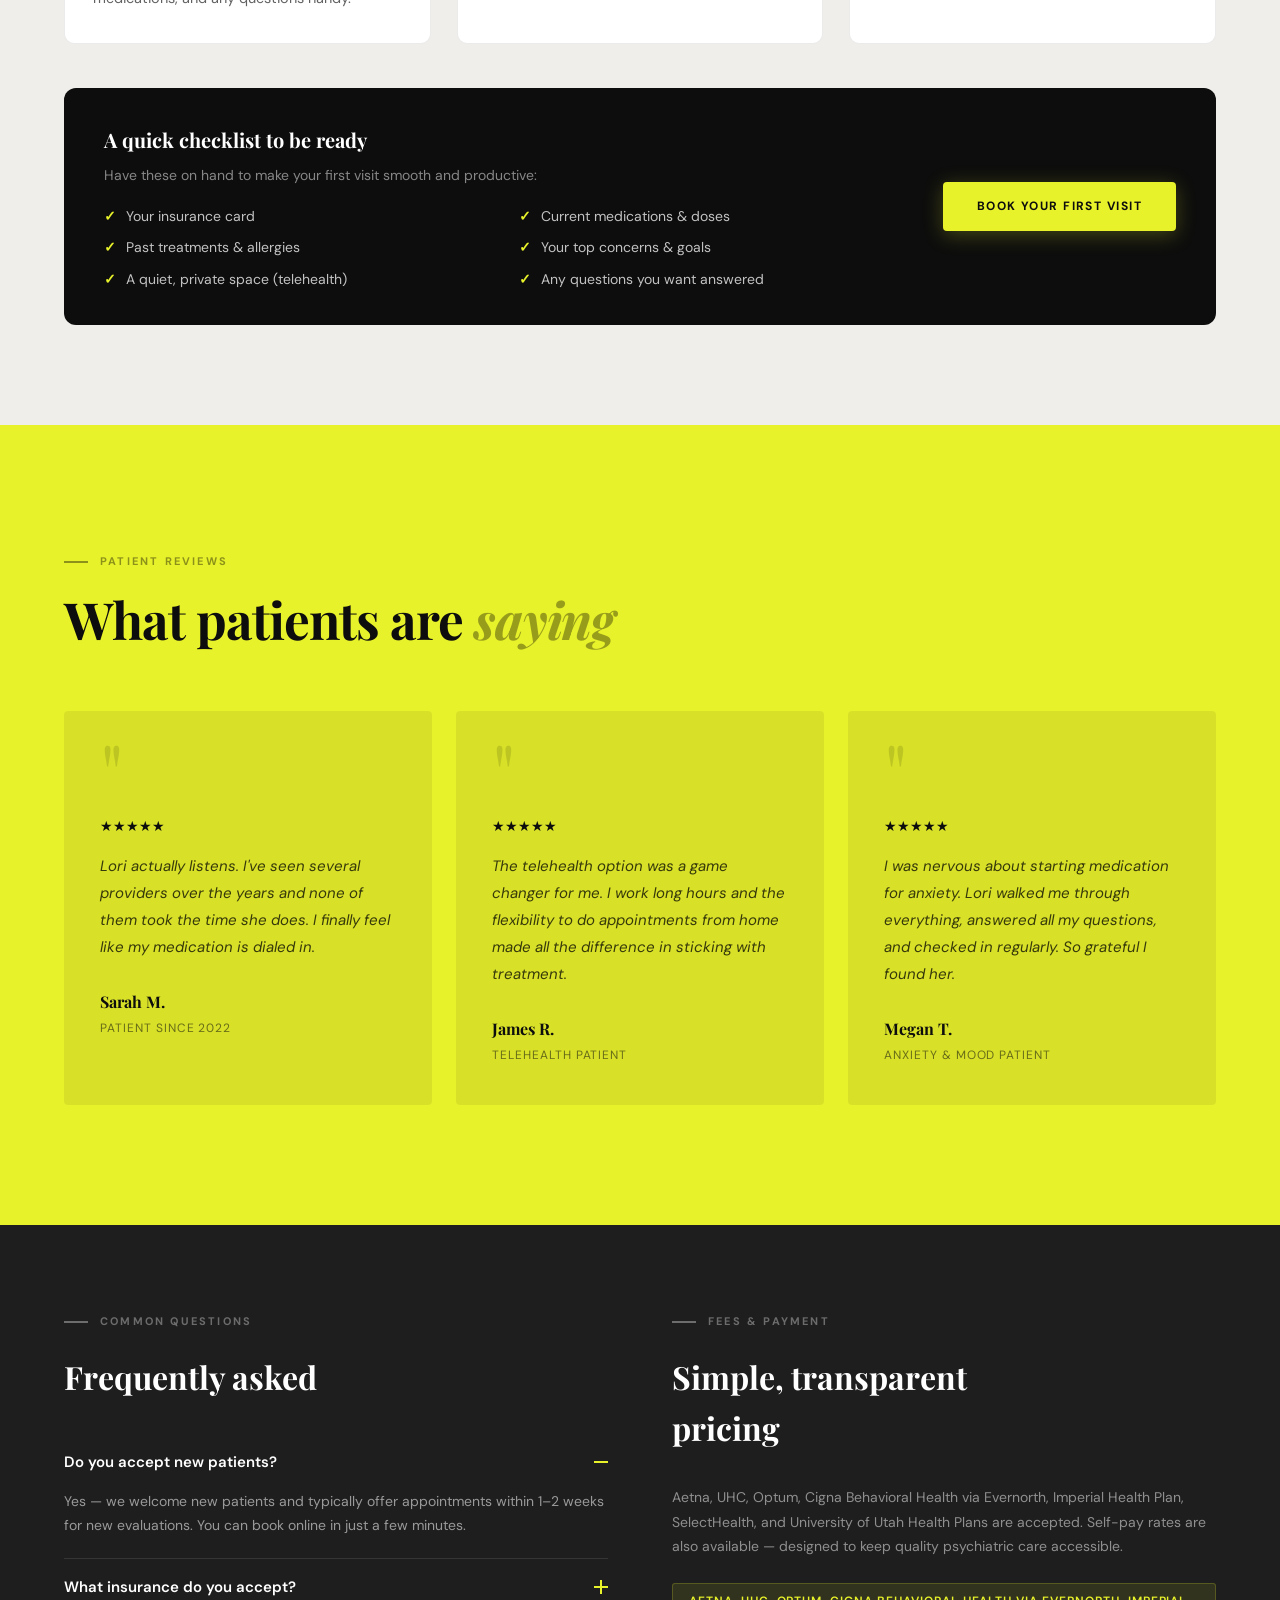
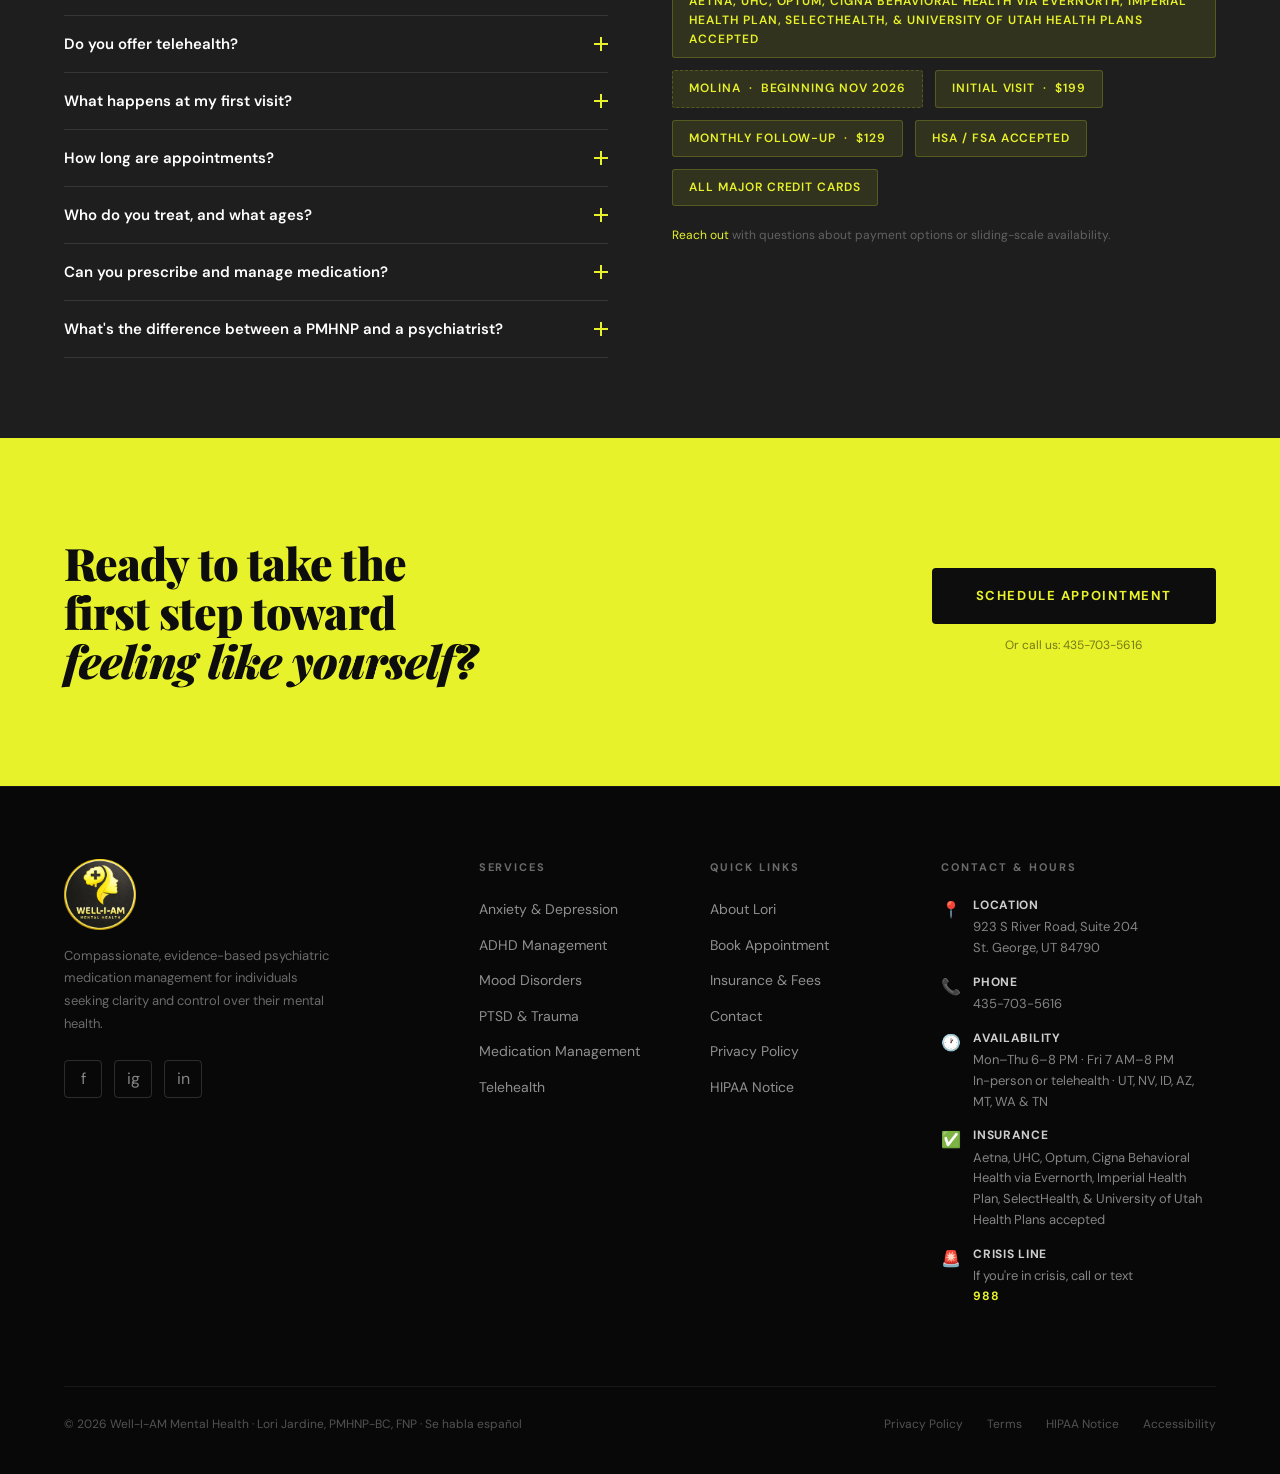
==== commit 3571f801: "Move office to 923 S River Road, Suite 204; add office photos New location starting November 1, insi" ====
--- a/index.html
+++ b/index.html
@@ -6,7 +6,7 @@
 <link rel="icon" type="image/svg+xml" href="/favicon.svg">
 <link rel="shortcut icon" href="/favicon.svg">
 <title>Psychiatric Medication Management | Lori Jardine, PMHNP-BC | St. George, Utah</title>
-<meta name="description" content="Well-I-AM Mental Health — Lori Jardine, PMHNP-BC provides psychiatric medication management for teens (ages 12–17) and adults in St. George, Utah. Evening and Friday appointments — Mon–Thu 6–8 PM and Fridays 7 AM–8 PM — in person at 393 E Riverside Drive, Bldg 1, Suite 102, St. George, or by telehealth in Utah, Nevada, Idaho, Arizona, Montana, Washington, and Tennessee. Aetna, UHC, Optum, Cigna Behavioral Health via Evernorth, Imperial Health Plan, SelectHealth, and University of Utah Health Plans accepted. Bilingual English &amp; Spanish.">
+<meta name="description" content="Well-I-AM Mental Health — Lori Jardine, PMHNP-BC provides psychiatric medication management for teens (ages 12–17) and adults in St. George, Utah. Evening and Friday appointments — Mon–Thu 6–8 PM and Fridays 7 AM–8 PM — in person at 923 S River Road, Suite 204, St. George, or by telehealth in Utah, Nevada, Idaho, Arizona, Montana, Washington, and Tennessee. Aetna, UHC, Optum, Cigna Behavioral Health via Evernorth, Imperial Health Plan, SelectHealth, and University of Utah Health Plans accepted. Bilingual English &amp; Spanish.">
 <meta name="keywords" content="psychiatric nurse practitioner St George Utah, PMHNP St George UT, mental health medication management Utah, teen psychiatry Utah, adolescent mental health St George, ADHD treatment Utah, depression medication Utah, anxiety treatment Utah, telehealth psychiatry Utah, Lori Jardine PMHNP, se habla español psiquiatra Utah, salud mental español Utah, psiquiatría telehealth Utah español">
 <meta name="robots" content="index, follow">
 <meta name="author" content="Lori Jardine, PMHNP-BC, FNP">
@@ -38,7 +38,7 @@
   "email": "lori.jardine@well-i-am.net",
   "address": {
     "@type": "PostalAddress",
-    "streetAddress": "393 E Riverside Drive, Bldg 1, Suite 102",
+    "streetAddress": "923 S River Road, Suite 204",
     "addressLocality": "St. George",
     "addressRegion": "UT",
     "postalCode": "84790",
@@ -46,8 +46,8 @@
   },
   "geo": {
     "@type": "GeoCoordinates",
-    "latitude": "37.0965",
-    "longitude": "-113.5684"
+    "latitude": "37.0920",
+    "longitude": "-113.5570"
   },
   "openingHoursSpecification": [
     {
@@ -1848,7 +1848,7 @@
         <span class="contact-icon">📍</span>
         <div class="contact-text">
           <strong>Location</strong>
-          393 E Riverside Drive, Bldg 1, Suite 102<br>St. George, UT 84790
+          923 S River Road, Suite 204<br>St. George, UT 84790
         </div>
       </div>
       <div class="footer-contact-item">
@@ -1862,7 +1862,7 @@
         <span class="contact-icon">🕐</span>
         <div class="contact-text">
           <strong>Availability</strong>
-          Mon–Thu 6–8 PM · Fri 7 AM–8 PM<br>In-person or telehealth · UT, NV, ID, AZ, MT &amp; WA
+          Mon–Thu 6–8 PM · Fri 7 AM–8 PM<br>In-person or telehealth · UT, NV, ID, AZ, MT, WA &amp; TN
         </div>
       </div>
       <div class="footer-contact-item">
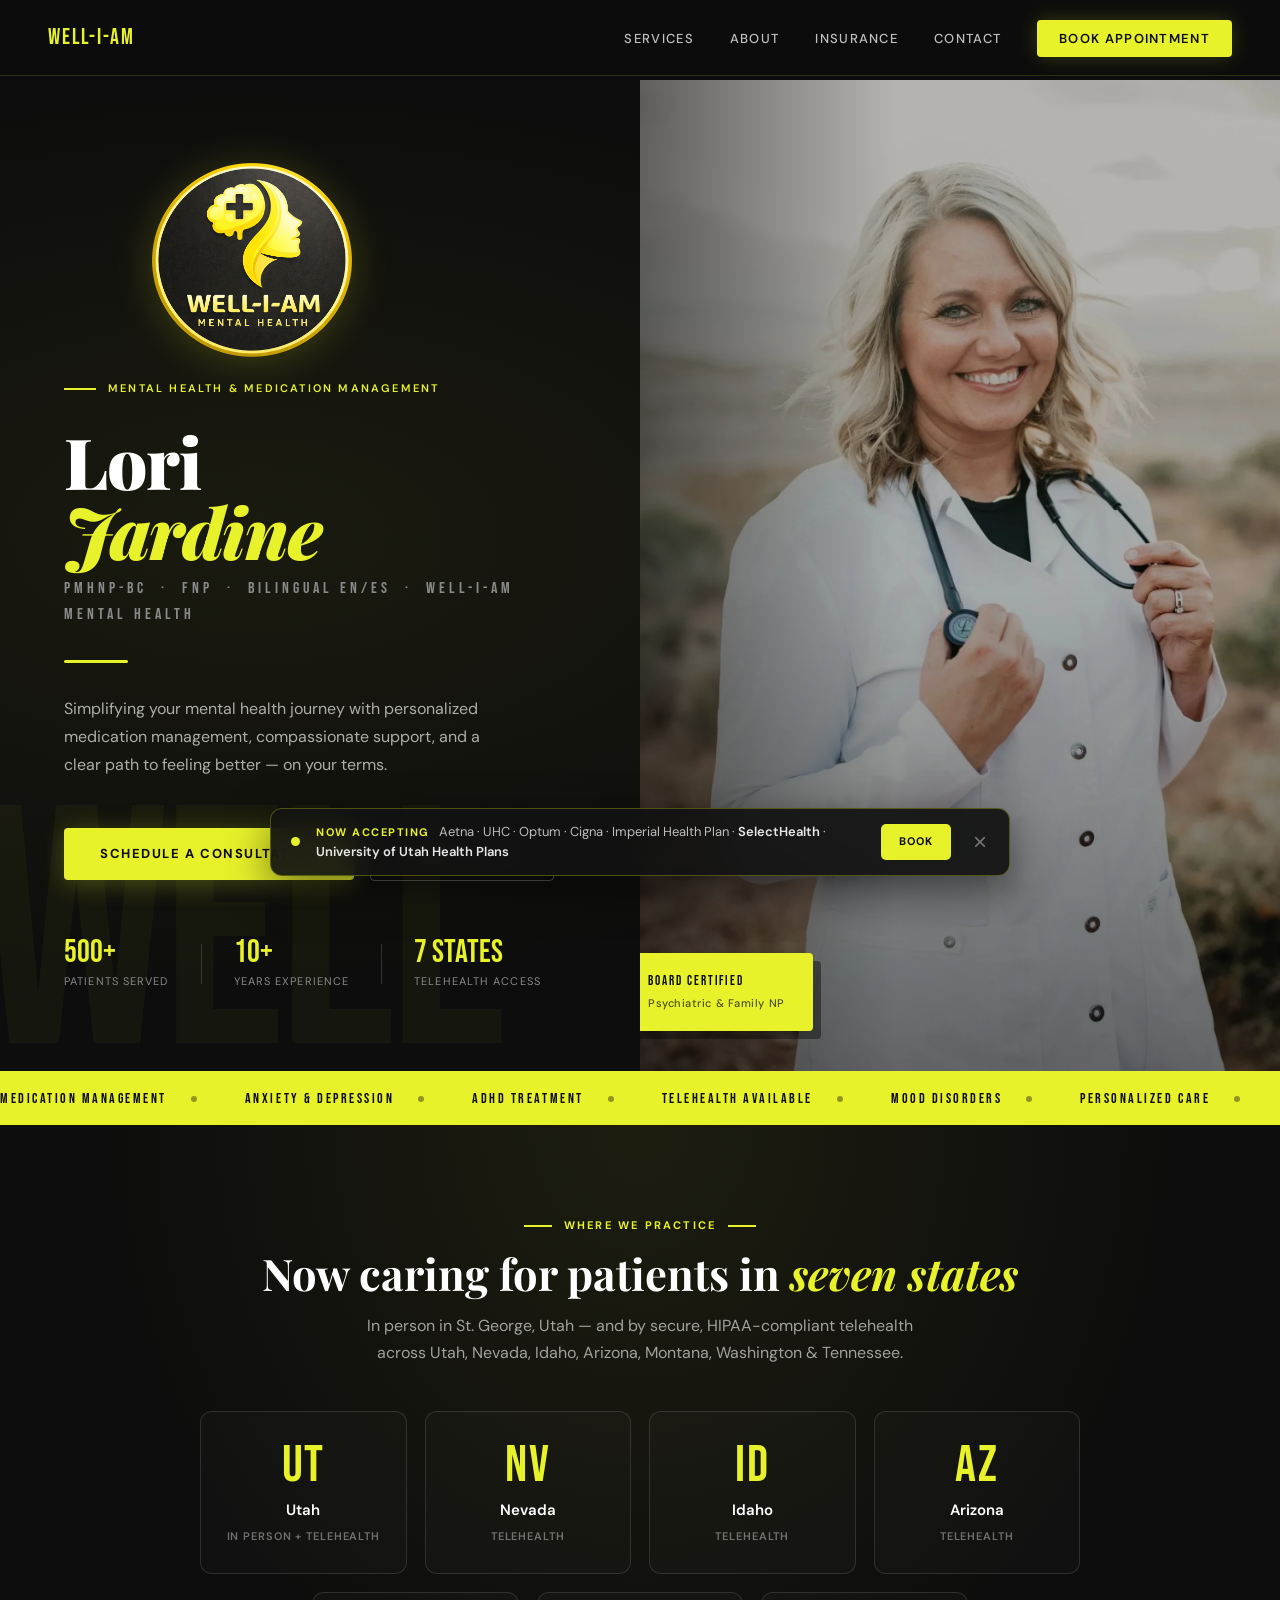
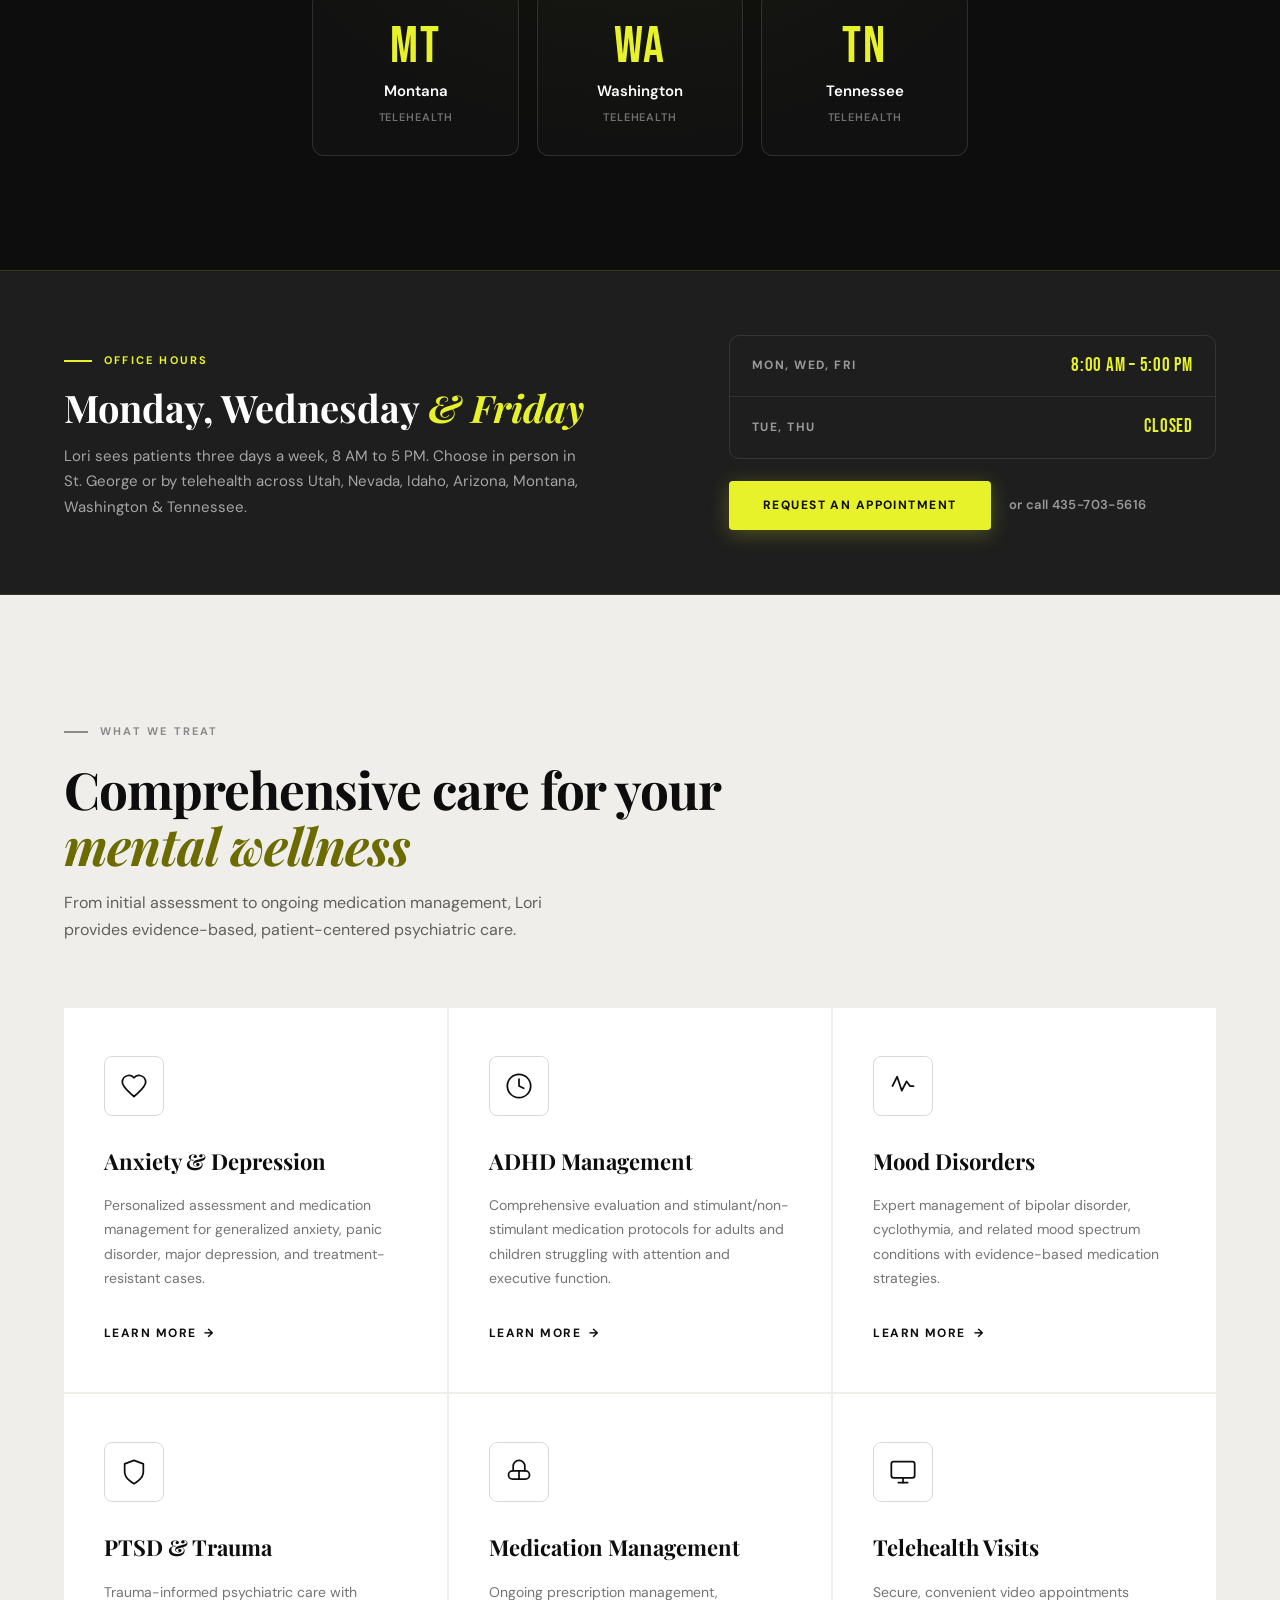
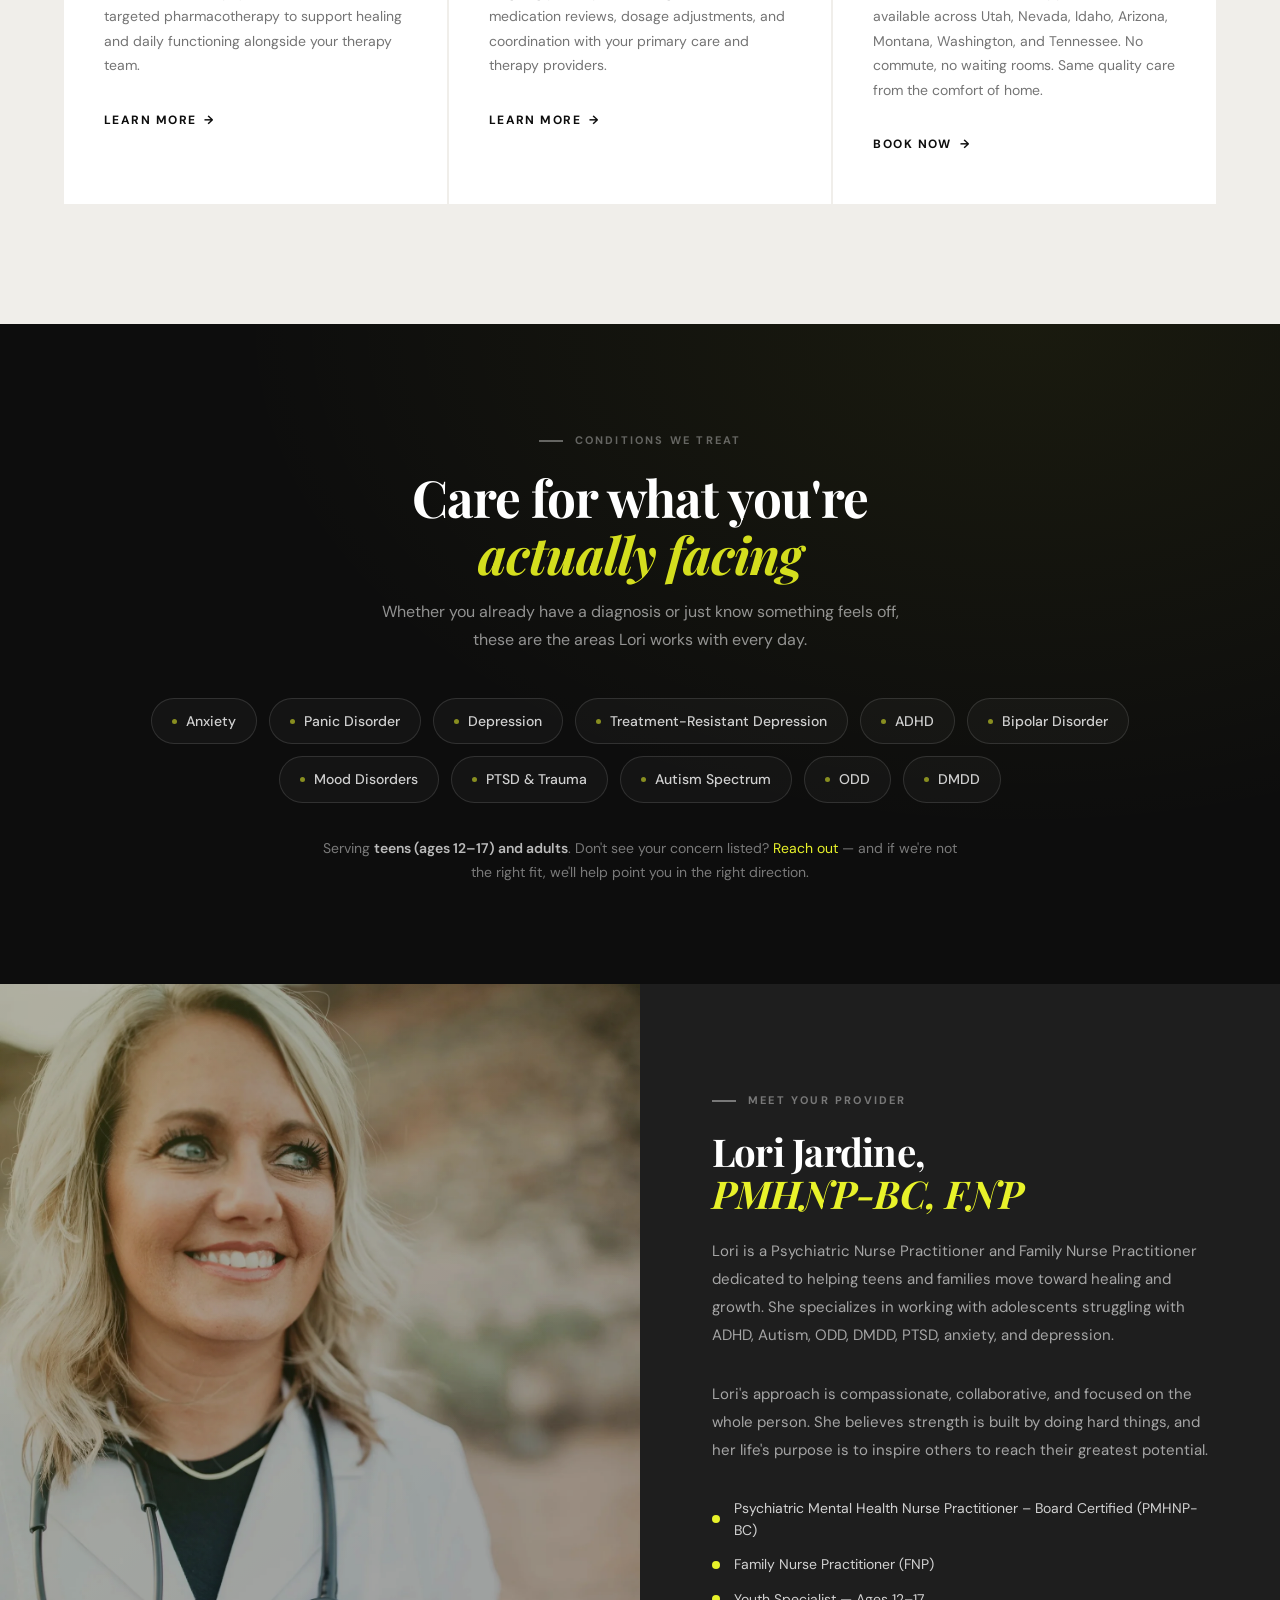
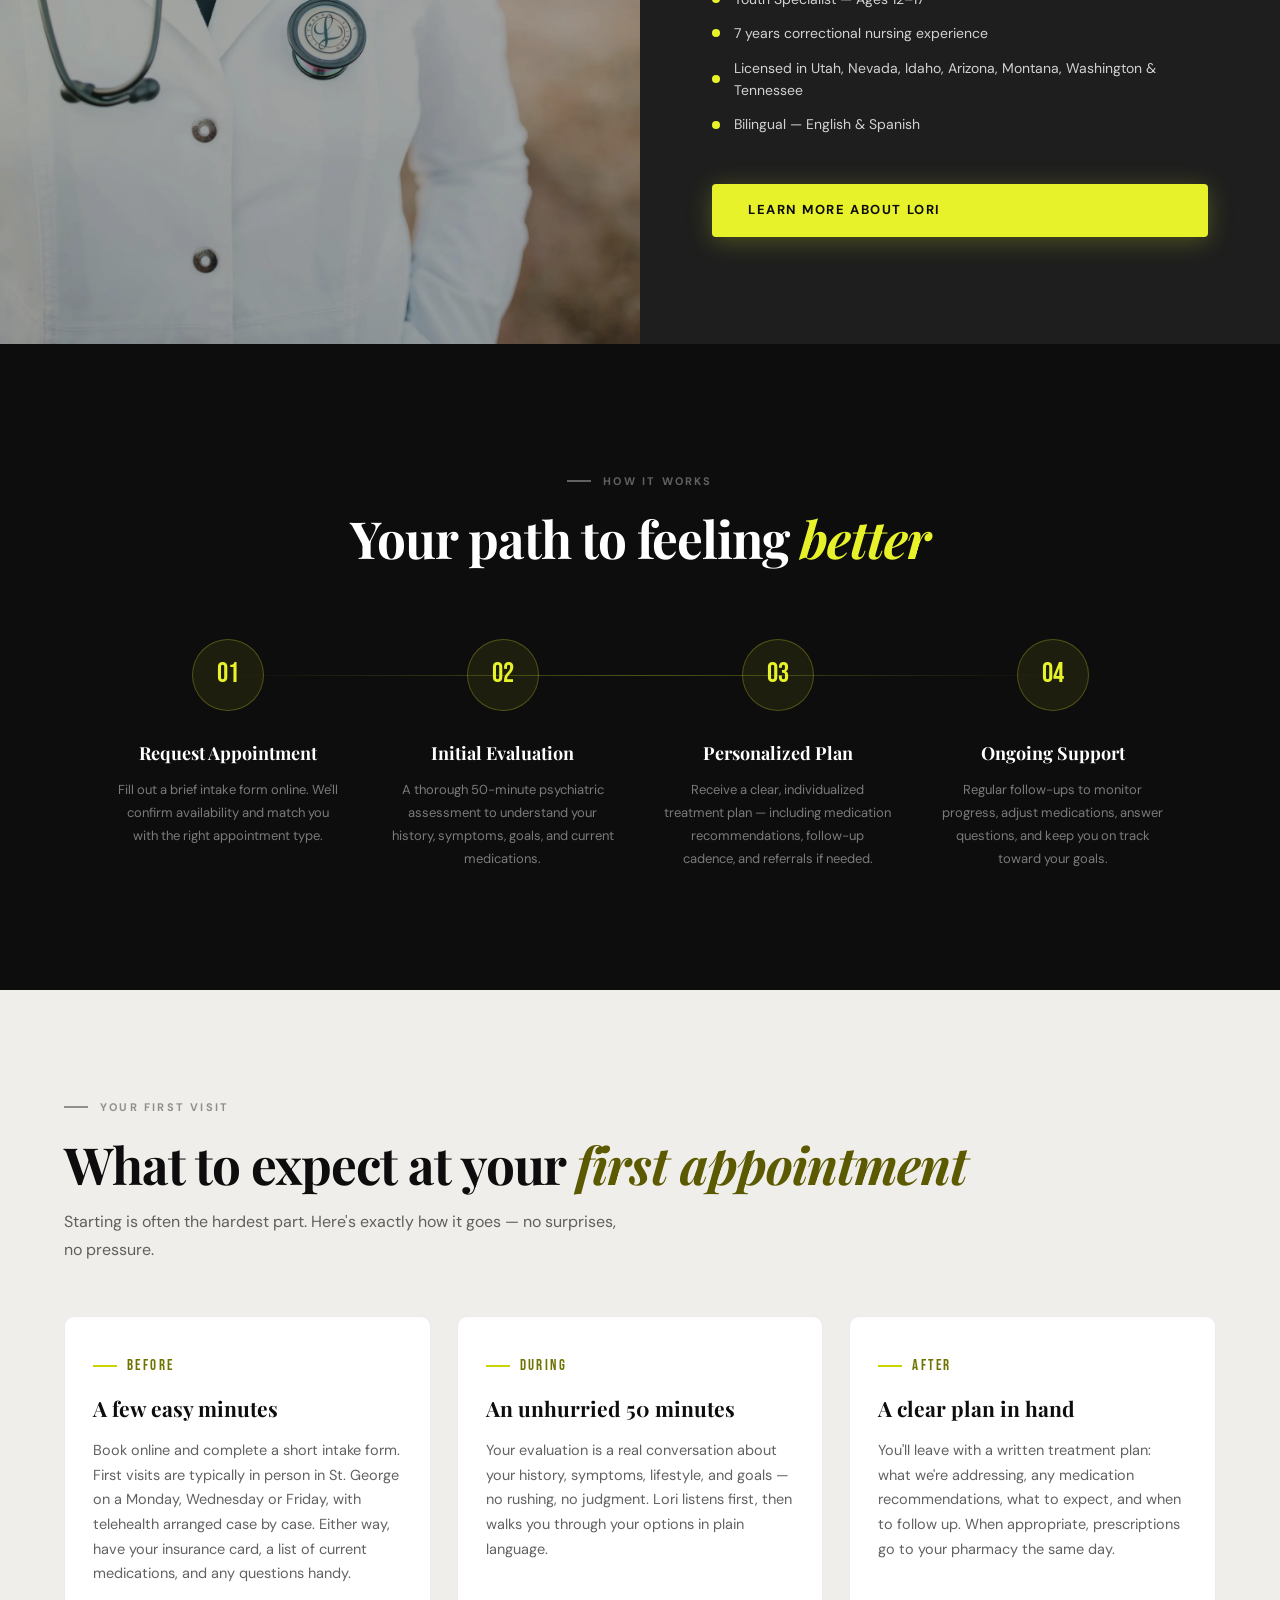
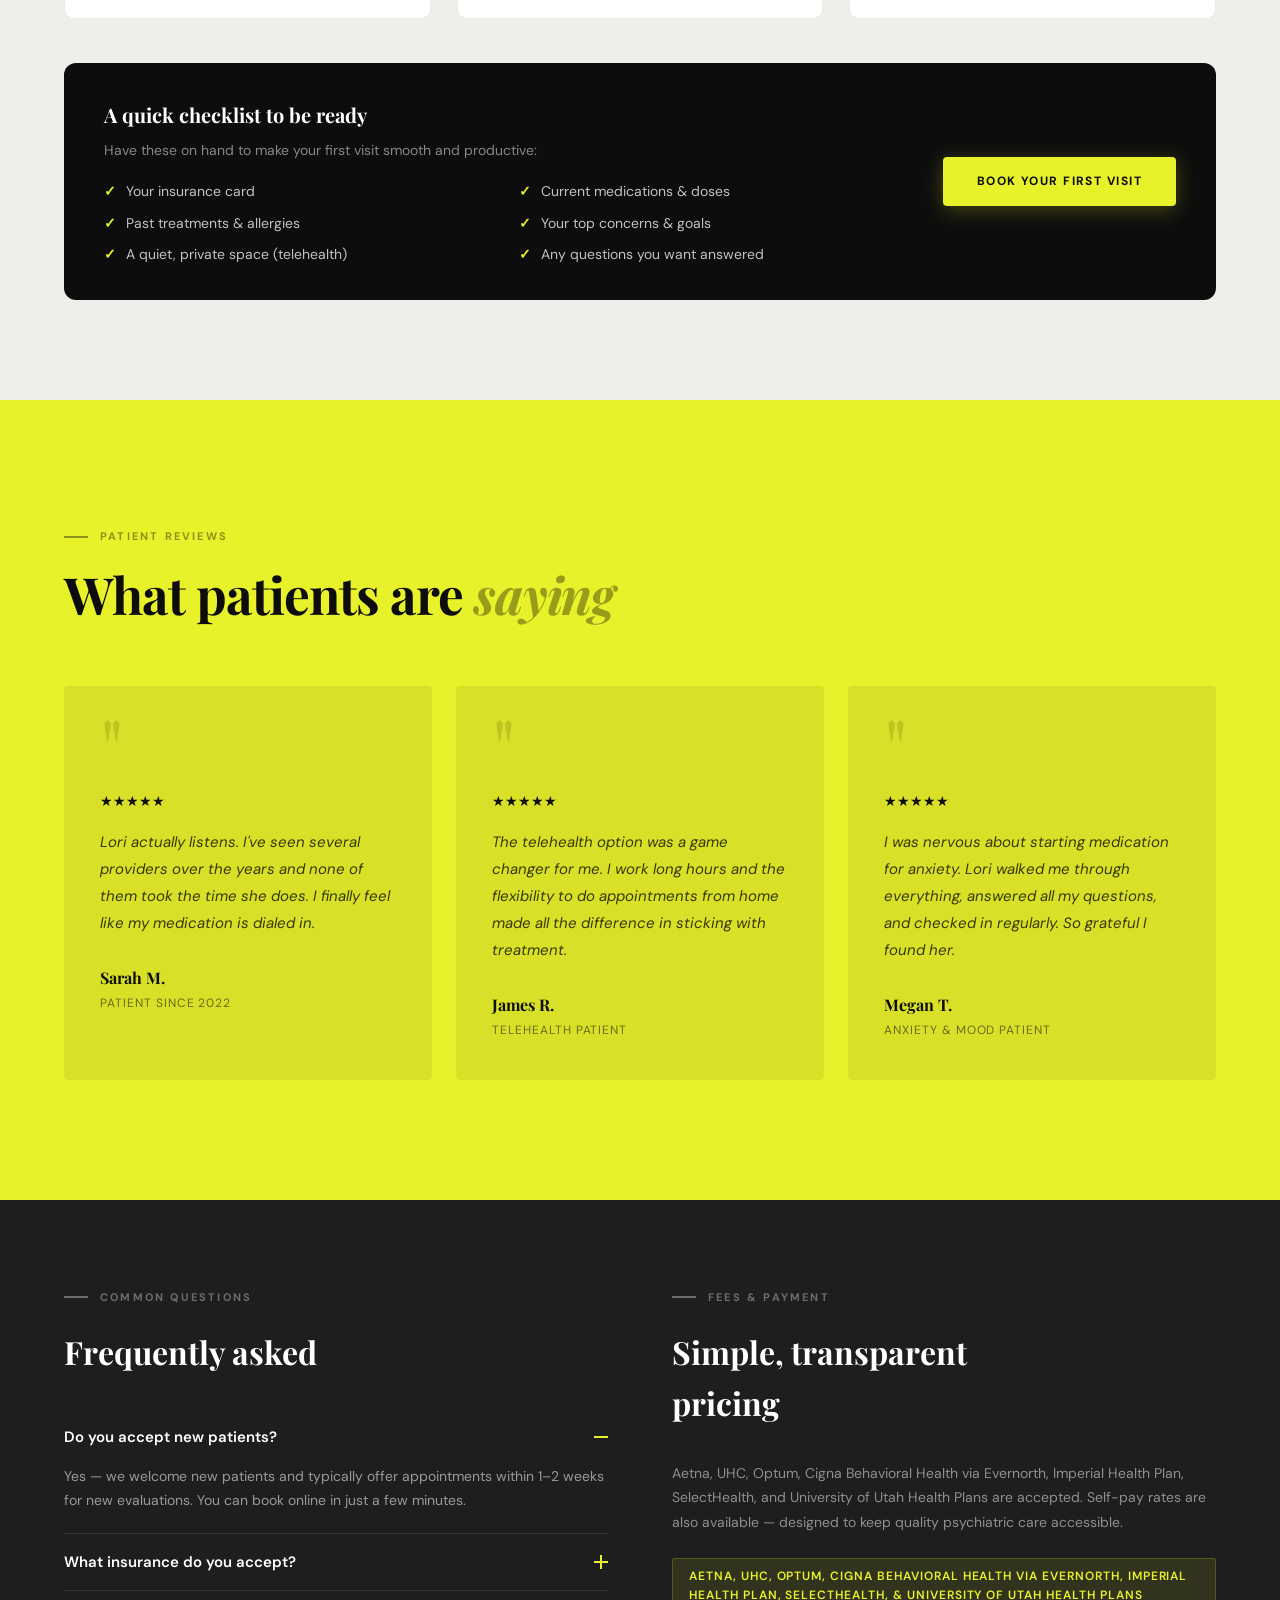
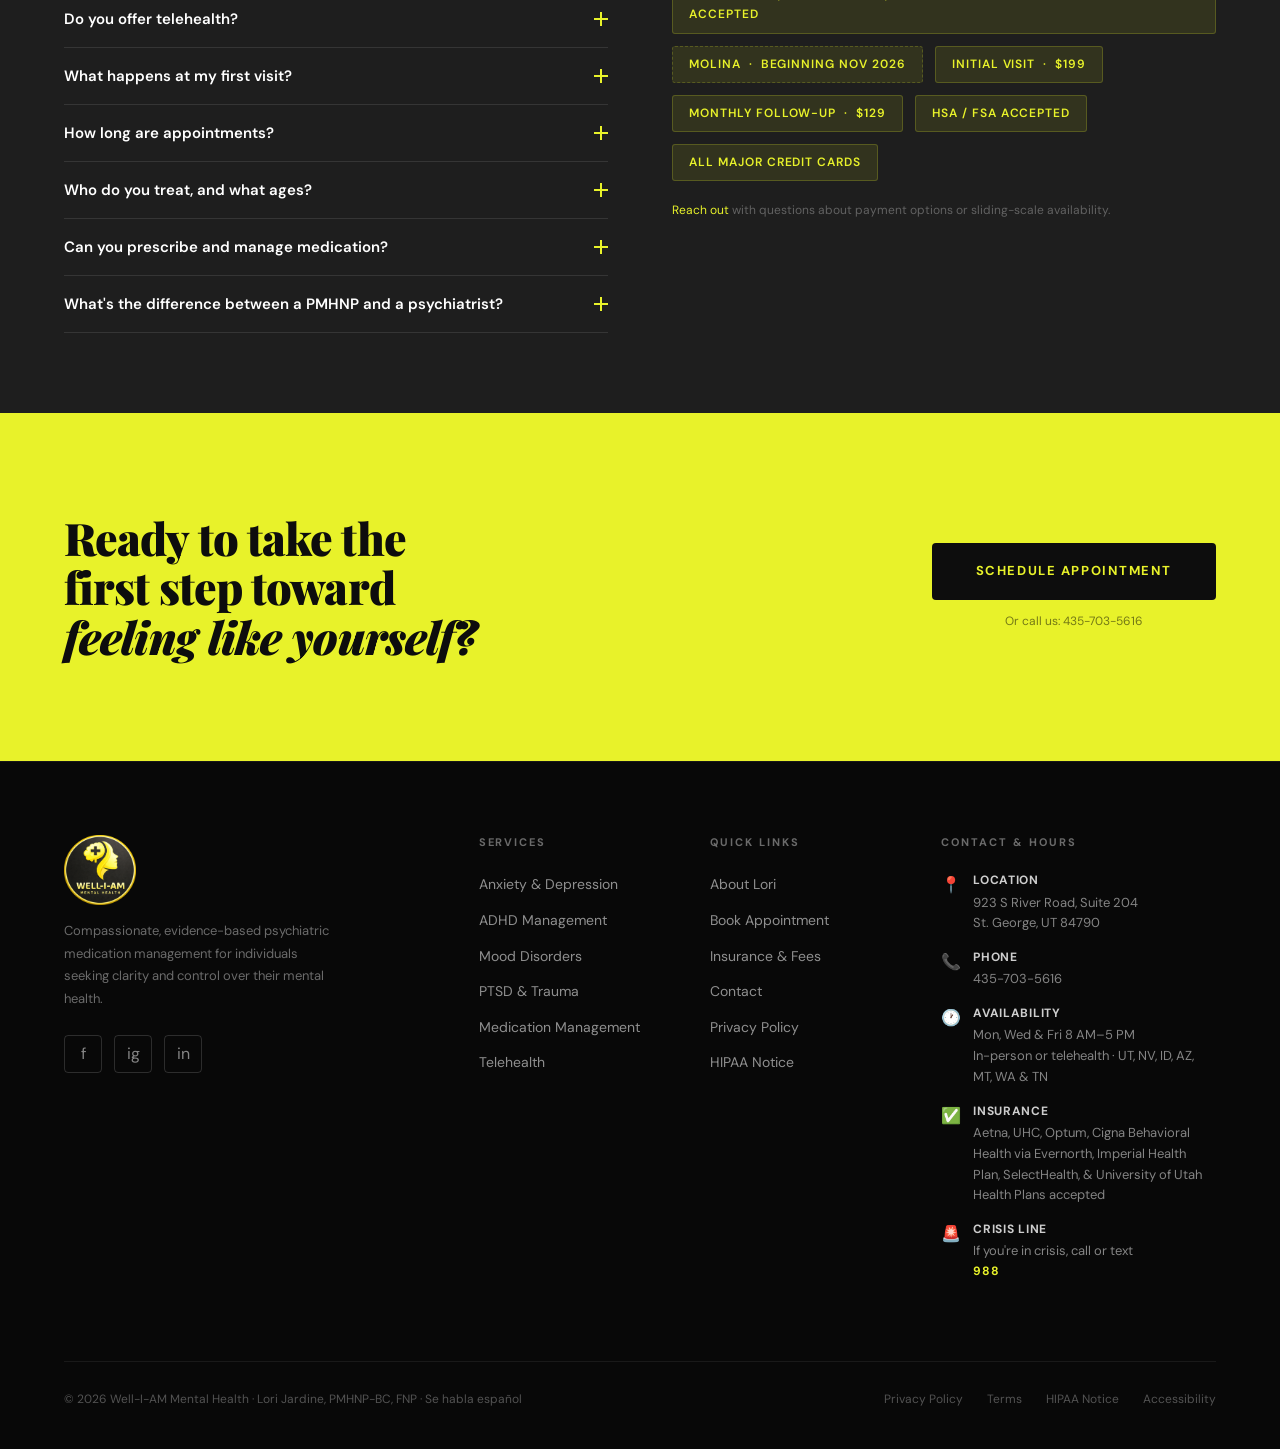
==== commit 1fe79a1d: "Hours: Mon, Wed & Fri 8 AM-5 PM (replaces evening/Friday schedule) Co-Authored-By: Claude Opus 5.5 <" ====
--- a/index.html
+++ b/index.html
@@ -6,7 +6,7 @@
 <link rel="icon" type="image/svg+xml" href="/favicon.svg">
 <link rel="shortcut icon" href="/favicon.svg">
 <title>Psychiatric Medication Management | Lori Jardine, PMHNP-BC | St. George, Utah</title>
-<meta name="description" content="Well-I-AM Mental Health — Lori Jardine, PMHNP-BC provides psychiatric medication management for teens (ages 12–17) and adults in St. George, Utah. Evening and Friday appointments — Mon–Thu 6–8 PM and Fridays 7 AM–8 PM — in person at 923 S River Road, Suite 204, St. George, or by telehealth in Utah, Nevada, Idaho, Arizona, Montana, Washington, and Tennessee. Aetna, UHC, Optum, Cigna Behavioral Health via Evernorth, Imperial Health Plan, SelectHealth, and University of Utah Health Plans accepted. Bilingual English &amp; Spanish.">
+<meta name="description" content="Well-I-AM Mental Health — Lori Jardine, PMHNP-BC provides psychiatric medication management for teens (ages 12–17) and adults in St. George, Utah. Appointments Monday, Wednesday and Friday, 8 AM–5 PM, in person at 923 S River Road, Suite 204, St. George, or by telehealth in Utah, Nevada, Idaho, Arizona, Montana, Washington, and Tennessee. Aetna, UHC, Optum, Cigna Behavioral Health via Evernorth, Imperial Health Plan, SelectHealth, and University of Utah Health Plans accepted. Bilingual English &amp; Spanish.">
 <meta name="keywords" content="psychiatric nurse practitioner St George Utah, PMHNP St George UT, mental health medication management Utah, teen psychiatry Utah, adolescent mental health St George, ADHD treatment Utah, depression medication Utah, anxiety treatment Utah, telehealth psychiatry Utah, Lori Jardine PMHNP, se habla español psiquiatra Utah, salud mental español Utah, psiquiatría telehealth Utah español">
 <meta name="robots" content="index, follow">
 <meta name="author" content="Lori Jardine, PMHNP-BC, FNP">
@@ -16,13 +16,13 @@
 <meta property="og:type" content="website">
 <meta property="og:url" content="https://well-i-am.net/">
 <meta property="og:title" content="Psychiatric Medication Management | Lori Jardine, PMHNP-BC | St. George, Utah">
-<meta property="og:description" content="Compassionate psychiatric medication management for teens and adults in St. George, Utah. Evening & Friday appointments, in person in St. George or telehealth in Utah, Nevada, Idaho, Arizona, Montana, Washington, and Tennessee. Aetna, UHC, Optum, Cigna Behavioral Health via Evernorth, Imperial Health Plan, SelectHealth, and University of Utah Health Plans accepted. Bilingual English &amp; Spanish.">
+<meta property="og:description" content="Compassionate psychiatric medication management for teens and adults in St. George, Utah. Appointments Mon, Wed &amp; Fri, in person in St. George or telehealth in Utah, Nevada, Idaho, Arizona, Montana, Washington, and Tennessee. Aetna, UHC, Optum, Cigna Behavioral Health via Evernorth, Imperial Health Plan, SelectHealth, and University of Utah Health Plans accepted. Bilingual English &amp; Spanish.">
 <meta property="og:image" content="https://well-i-am.net/images/logo.png">
 <meta property="og:site_name" content="Well-I-AM Mental Health">
 <meta property="og:locale" content="en_US">
 <meta name="twitter:card" content="summary">
 <meta name="twitter:title" content="Psychiatric Medication Management | Lori Jardine, PMHNP-BC | St. George, UT">
-<meta name="twitter:description" content="Compassionate psychiatric medication management for teens and adults in St. George, Utah. Evening & Friday appointments, in person in St. George or telehealth in Utah, Nevada, Idaho, Arizona, Montana, Washington, and Tennessee.">
+<meta name="twitter:description" content="Compassionate psychiatric medication management for teens and adults in St. George, Utah. Appointments Mon, Wed &amp; Fri, in person in St. George or telehealth in Utah, Nevada, Idaho, Arizona, Montana, Washington, and Tennessee.">
 <meta name="twitter:image" content="https://well-i-am.net/images/logo.png">
 <script type="application/ld+json">
 {
@@ -32,7 +32,7 @@
   "url": "https://well-i-am.net",
   "logo": "https://well-i-am.net/images/logo.png",
   "image": "https://well-i-am.net/images/logo.png",
-  "description": "Psychiatric medication management for teens (ages 12–17) and adults in St. George, Utah. Evening and Friday appointments, in person in St. George or by telehealth in Utah, Nevada, Idaho, Arizona, Montana, Washington, and Tennessee.",
+  "description": "Psychiatric medication management for teens (ages 12–17) and adults in St. George, Utah. Appointments Monday, Wednesday and Friday, 8 AM–5 PM, in person in St. George or by telehealth in Utah, Nevada, Idaho, Arizona, Montana, Washington, and Tennessee.",
   "telephone": "+14357035616",
   "areaServed": ["Utah", "Nevada", "Idaho", "Arizona", "Montana", "Washington", "Tennessee"],
   "email": "lori.jardine@well-i-am.net",
@@ -52,16 +52,9 @@
   "openingHoursSpecification": [
     {
       "@type": "OpeningHoursSpecification",
-      "dayOfWeek": ["Monday", "Tuesday", "Wednesday", "Thursday"],
-      "opens": "18:00",
-      "closes": "20:00",
-      "description": "Evening appointments in person (St. George) or via telehealth in Utah, Nevada, Idaho, Arizona, Montana, Washington, and Tennessee"
-    },
-    {
-      "@type": "OpeningHoursSpecification",
-      "dayOfWeek": ["Friday"],
-      "opens": "07:00",
-      "closes": "20:00",
+      "dayOfWeek": ["Monday", "Wednesday", "Friday"],
+      "opens": "08:00",
+      "closes": "17:00",
       "description": "In person (St. George) or via telehealth in Utah, Nevada, Idaho, Arizona, Montana, Washington, and Tennessee"
     }
   ],
@@ -117,7 +110,7 @@
       "name": "Do you offer telehealth?",
       "acceptedAnswer": {
         "@type": "Answer",
-        "text": "Yes. Telehealth appointments are available across Utah, Nevada, Idaho, Arizona, Montana, Washington, and Tennessee through secure, HIPAA-compliant video. In-person visits are available weekday evenings and on Fridays at our St. George office."
+        "text": "Yes. Telehealth appointments are available across Utah, Nevada, Idaho, Arizona, Montana, Washington, and Tennessee through secure, HIPAA-compliant video. In-person visits are available Monday, Wednesday and Friday, 8 AM to 5 PM, at our St. George office."
       }
     },
     {
@@ -1519,14 +1512,14 @@
 <section class="hours-highlight" id="hours">
   <div class="hours-inner">
     <div class="hours-lead">
-      <span class="hours-eyebrow">Flexible Scheduling</span>
-      <h2 class="hours-title">Appointments that fit <em>your schedule</em></h2>
-      <p class="hours-desc">Evening and Friday hours mean you don't have to take time off work or school. Choose in person in St. George or by telehealth across Utah, Nevada, Idaho, Arizona, Montana, Washington &amp; Tennessee.</p>
+      <span class="hours-eyebrow">Office Hours</span>
+      <h2 class="hours-title">Monday, Wednesday <em>&amp; Friday</em></h2>
+      <p class="hours-desc">Lori sees patients three days a week, 8 AM to 5 PM. Choose in person in St. George or by telehealth across Utah, Nevada, Idaho, Arizona, Montana, Washington &amp; Tennessee.</p>
     </div>
     <div class="hours-detail">
       <div class="hours-rows">
-        <div class="hours-row"><span class="hours-day">Mon–Thu</span><span class="hours-time">6:00 – 8:00 PM</span></div>
-        <div class="hours-row"><span class="hours-day">Friday</span><span class="hours-time">7:00 AM – 8:00 PM</span></div>
+        <div class="hours-row"><span class="hours-day">Mon, Wed, Fri</span><span class="hours-time">8:00 AM – 5:00 PM</span></div>
+        <div class="hours-row"><span class="hours-day">Tue, Thu</span><span class="hours-time">Closed</span></div>
       </div>
       <div class="hours-actions">
         <a href="appointments" class="btn btn-yellow">Request an Appointment</a>
@@ -1671,7 +1664,7 @@
       <div class="fv-card">
         <div class="fv-num">Before</div>
         <h3 class="fv-title">A few easy minutes</h3>
-        <p class="fv-desc">Book online and complete a short intake form. First visits are typically in person in St. George — weekday evenings or Fridays — with telehealth arranged case by case. Either way, have your insurance card, a list of current medications, and any questions handy.</p>
+        <p class="fv-desc">Book online and complete a short intake form. First visits are typically in person in St. George on a Monday, Wednesday or Friday, with telehealth arranged case by case. Either way, have your insurance card, a list of current medications, and any questions handy.</p>
       </div>
       <div class="fv-card">
         <div class="fv-num">During</div>
@@ -1747,7 +1740,7 @@
       </div>
       <div class="faq-item">
         <button class="faq-q" id="faq-q3" aria-controls="faq-a3" aria-expanded="false"><span>Do you offer telehealth?</span><span class="faq-toggle" aria-hidden="true"></span></button>
-        <div class="faq-a" id="faq-a3" role="region" aria-labelledby="faq-q3">Yes. Telehealth appointments are available across Utah, Nevada, Idaho, Arizona, Montana, Washington, and Tennessee through secure, HIPAA-compliant video. In-person visits are available weekday evenings and on Fridays at our St. George office.</div>
+        <div class="faq-a" id="faq-a3" role="region" aria-labelledby="faq-q3">Yes. Telehealth appointments are available across Utah, Nevada, Idaho, Arizona, Montana, Washington, and Tennessee through secure, HIPAA-compliant video. In-person visits are available Monday, Wednesday and Friday, 8 AM to 5 PM, at our St. George office.</div>
       </div>
       <div class="faq-item">
         <button class="faq-q" id="faq-q4" aria-controls="faq-a4" aria-expanded="false"><span>What happens at my first visit?</span><span class="faq-toggle" aria-hidden="true"></span></button>
@@ -1862,7 +1855,7 @@
         <span class="contact-icon">🕐</span>
         <div class="contact-text">
           <strong>Availability</strong>
-          Mon–Thu 6–8 PM · Fri 7 AM–8 PM<br>In-person or telehealth · UT, NV, ID, AZ, MT, WA &amp; TN
+          Mon, Wed &amp; Fri 8 AM–5 PM<br>In-person or telehealth · UT, NV, ID, AZ, MT, WA &amp; TN
         </div>
       </div>
       <div class="footer-contact-item">
